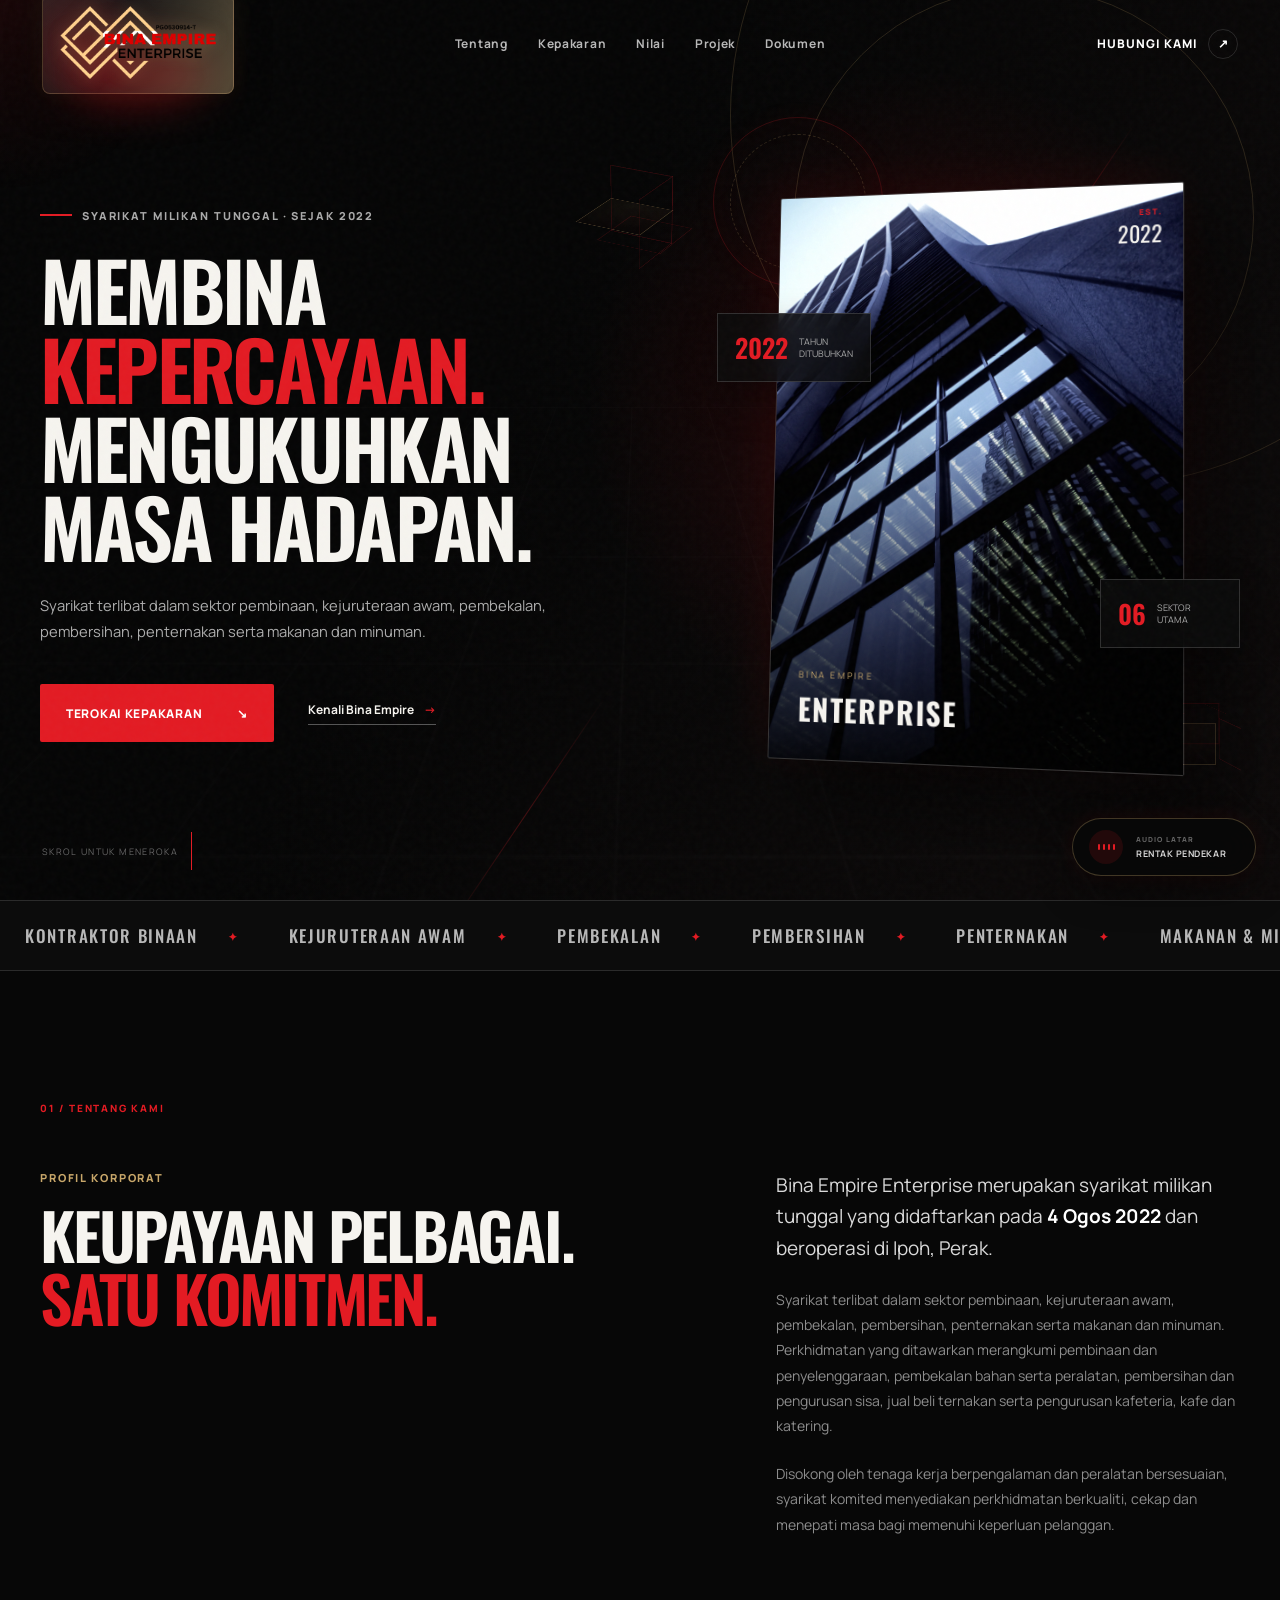
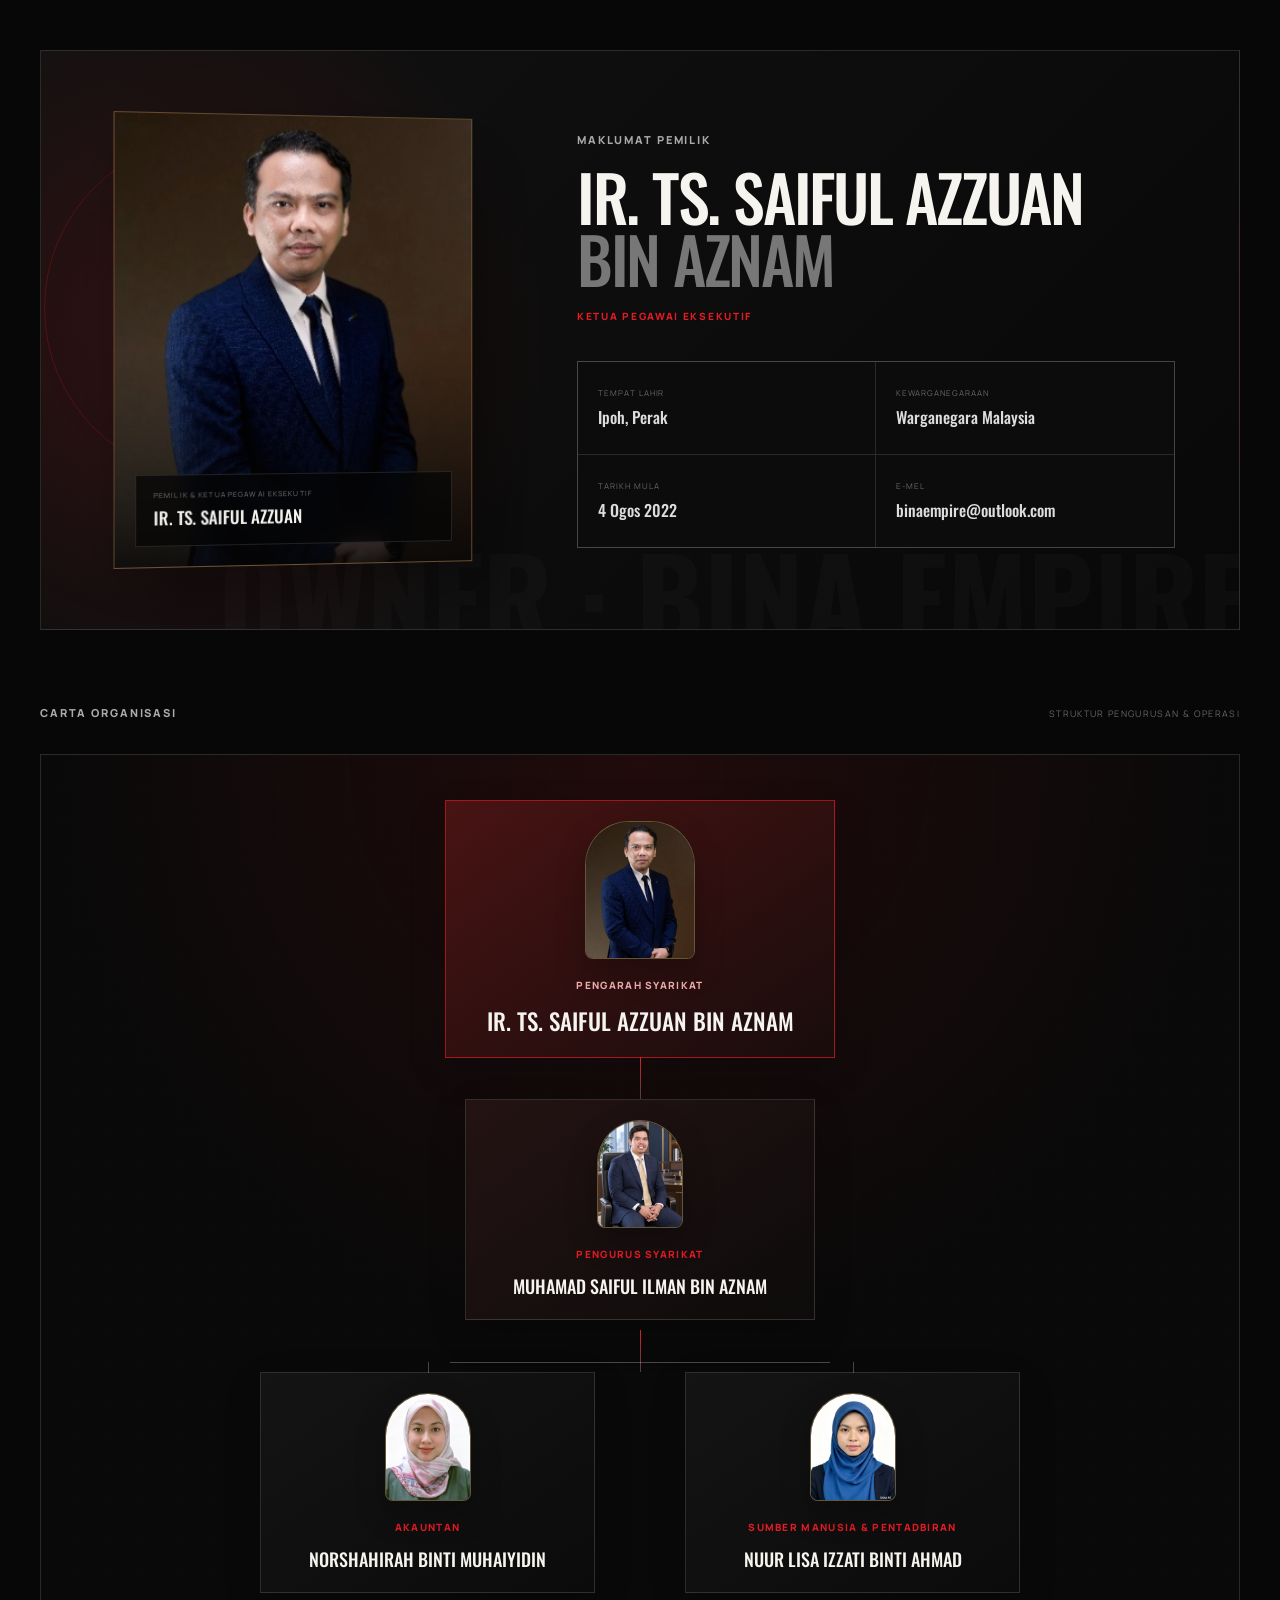
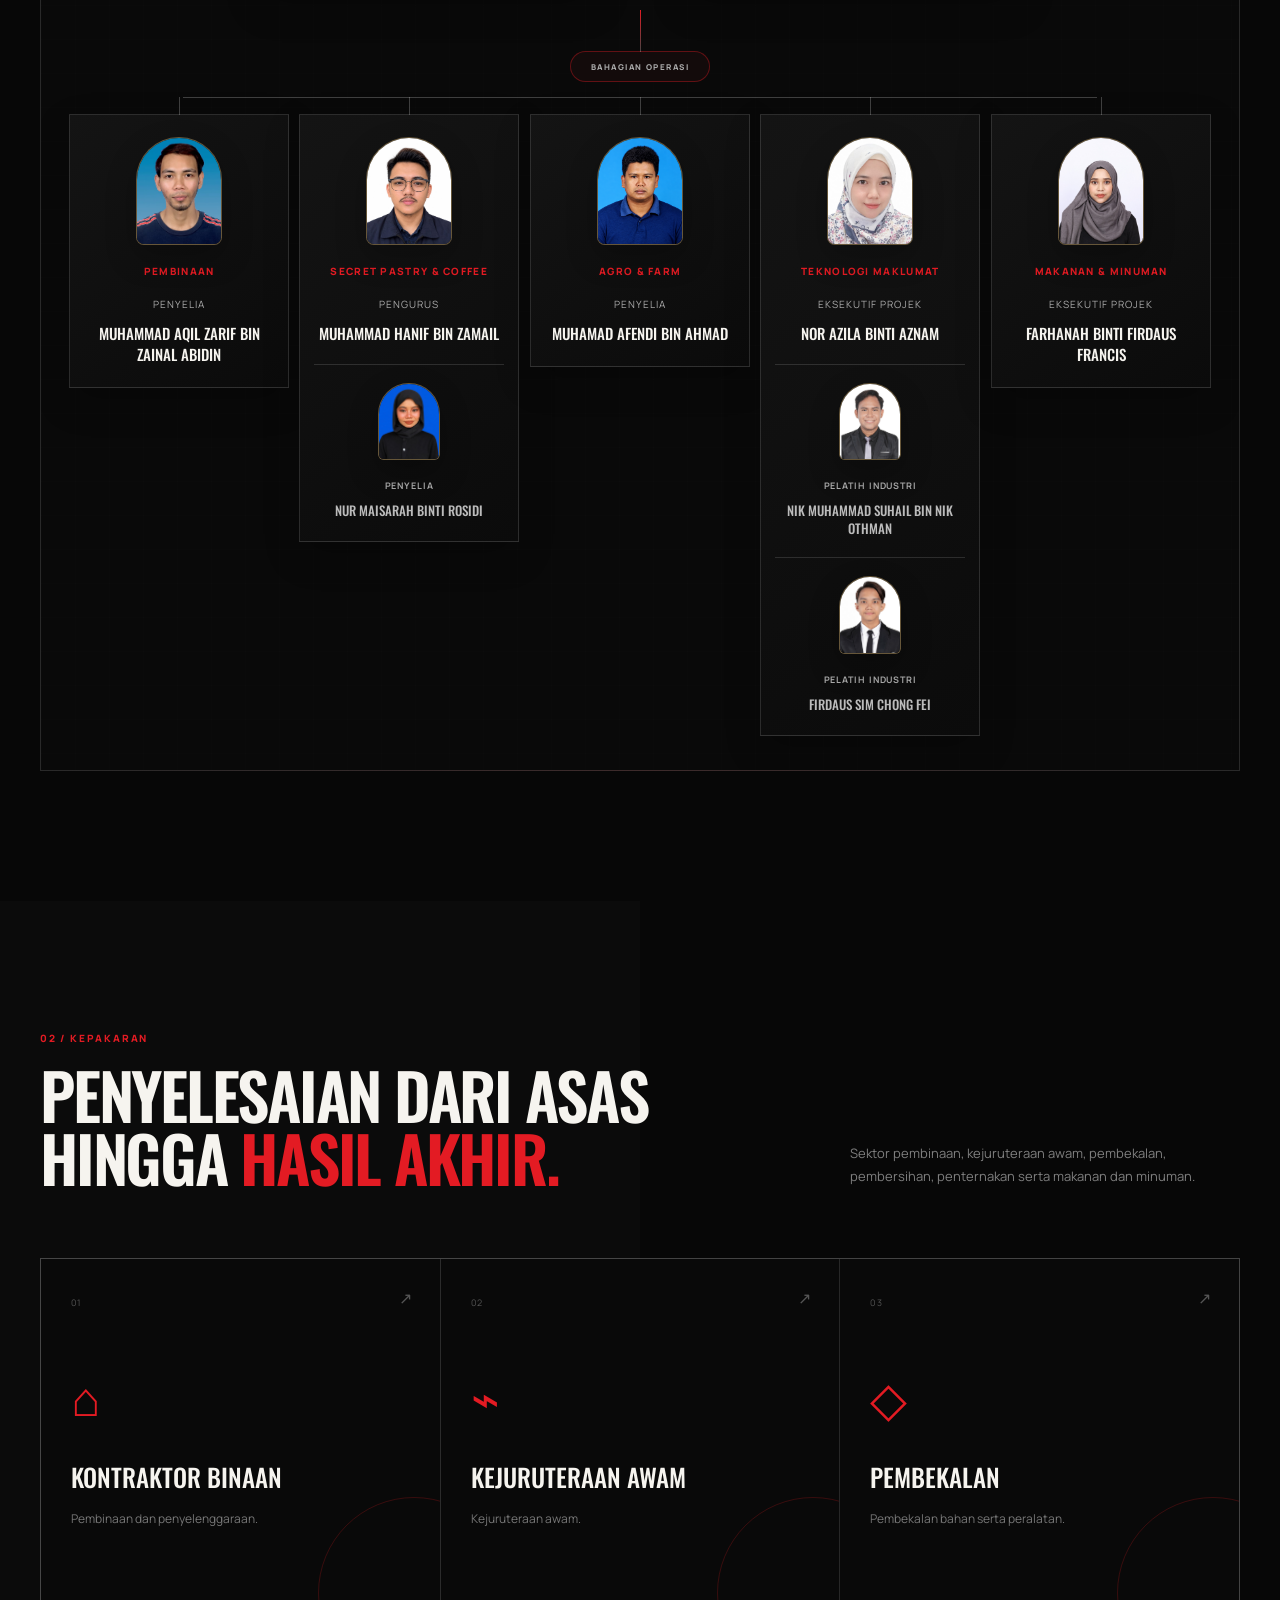
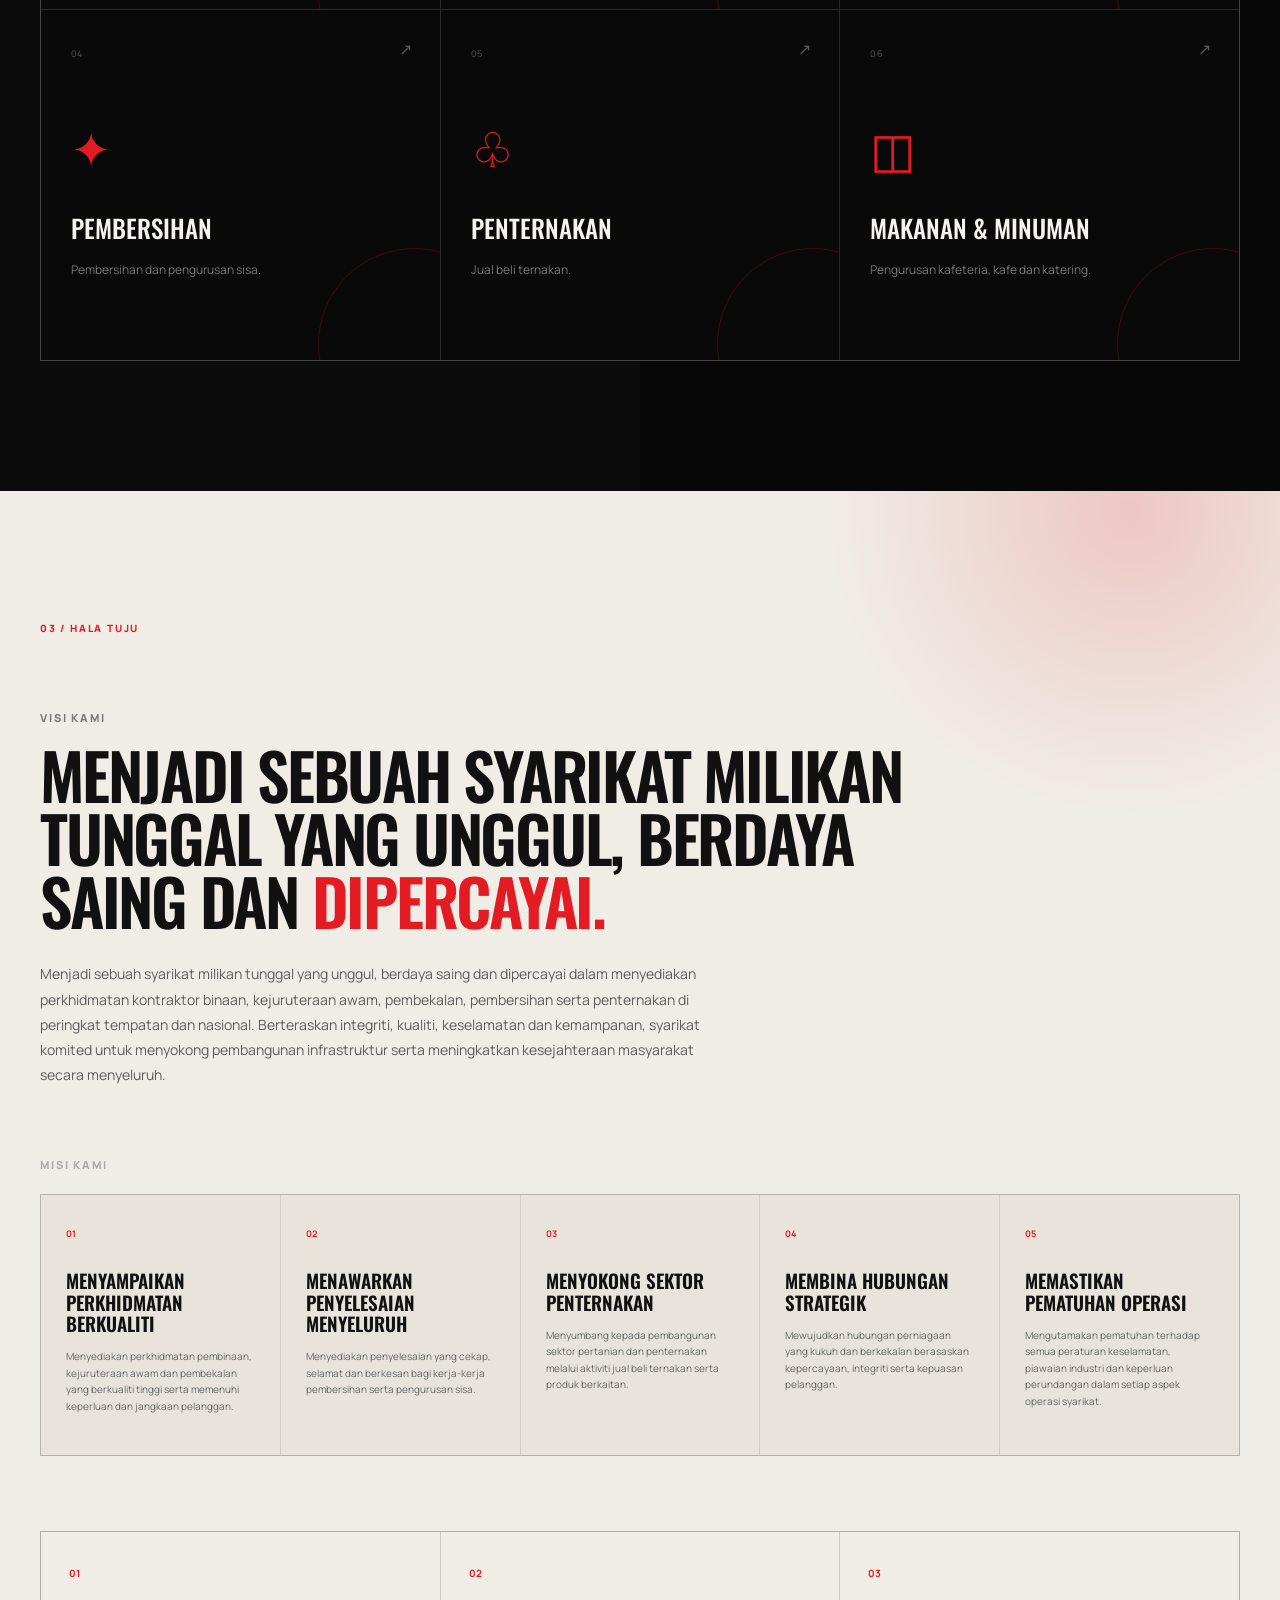
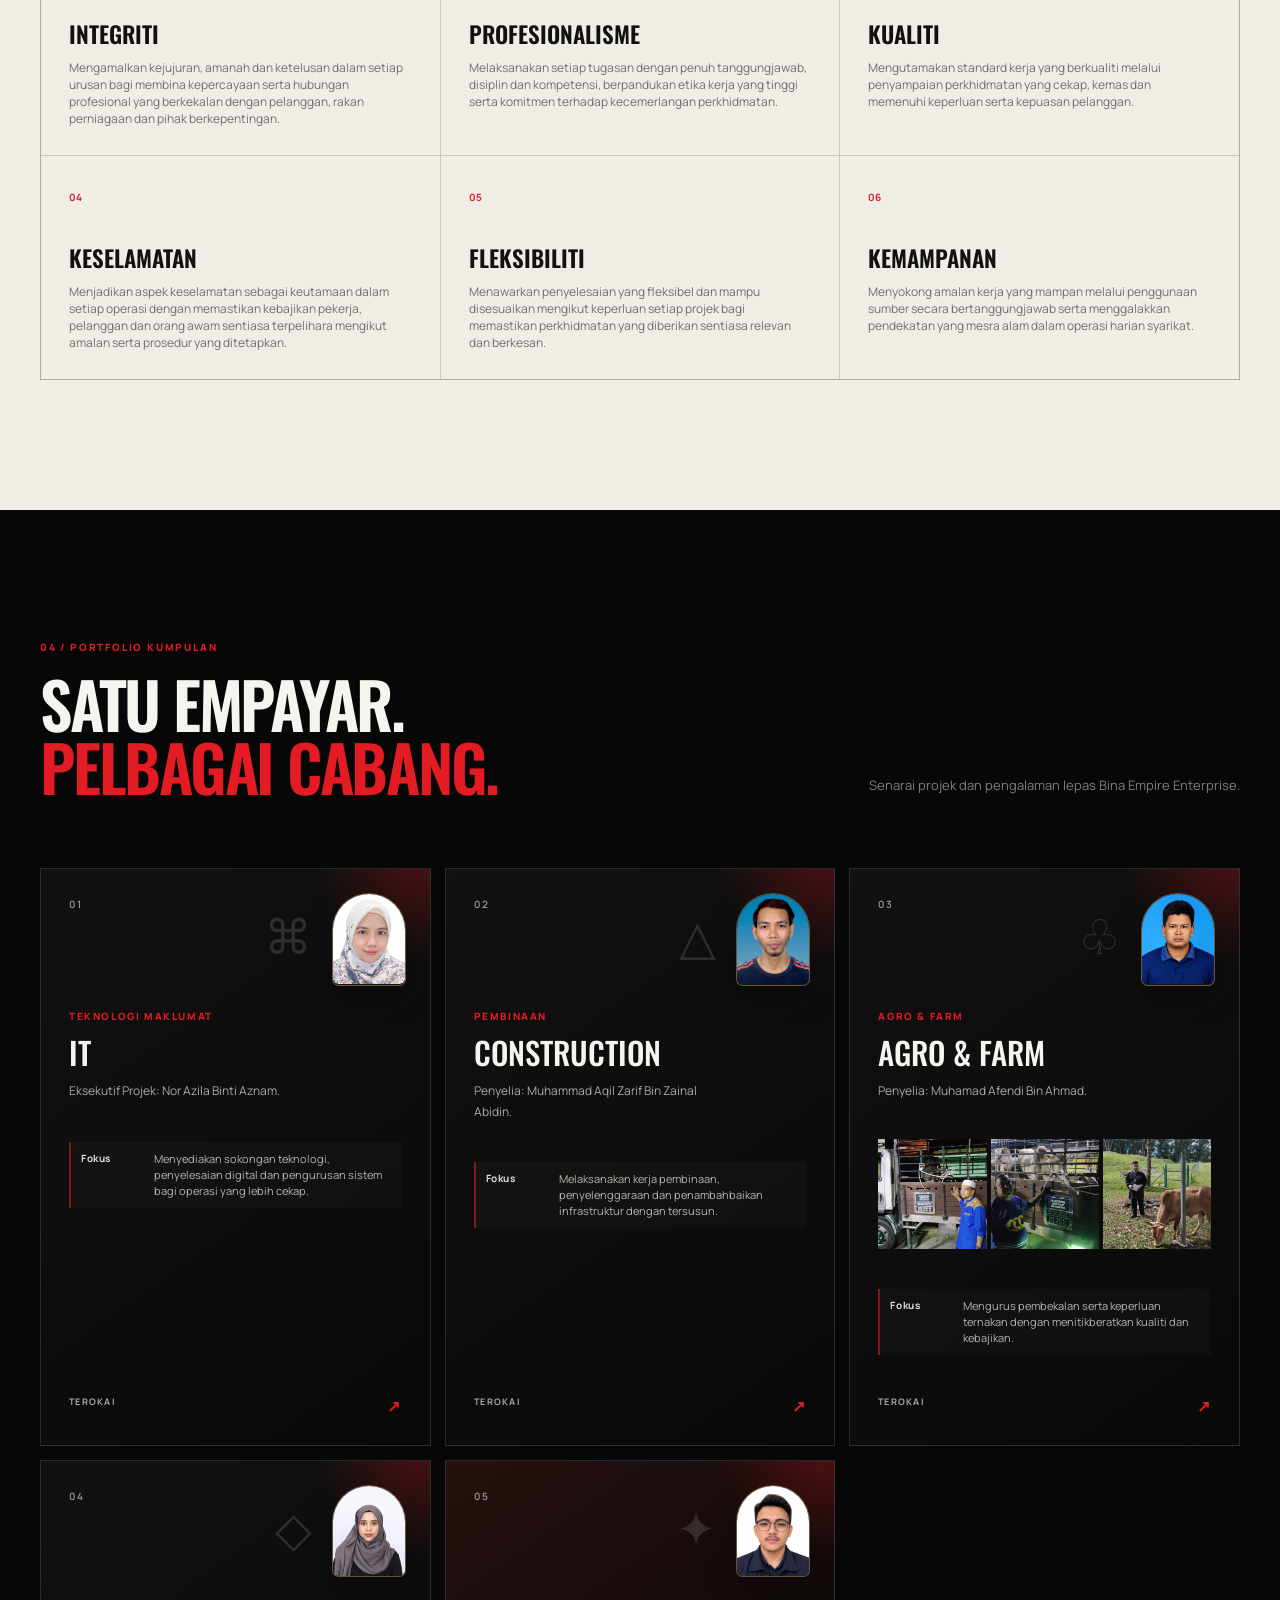
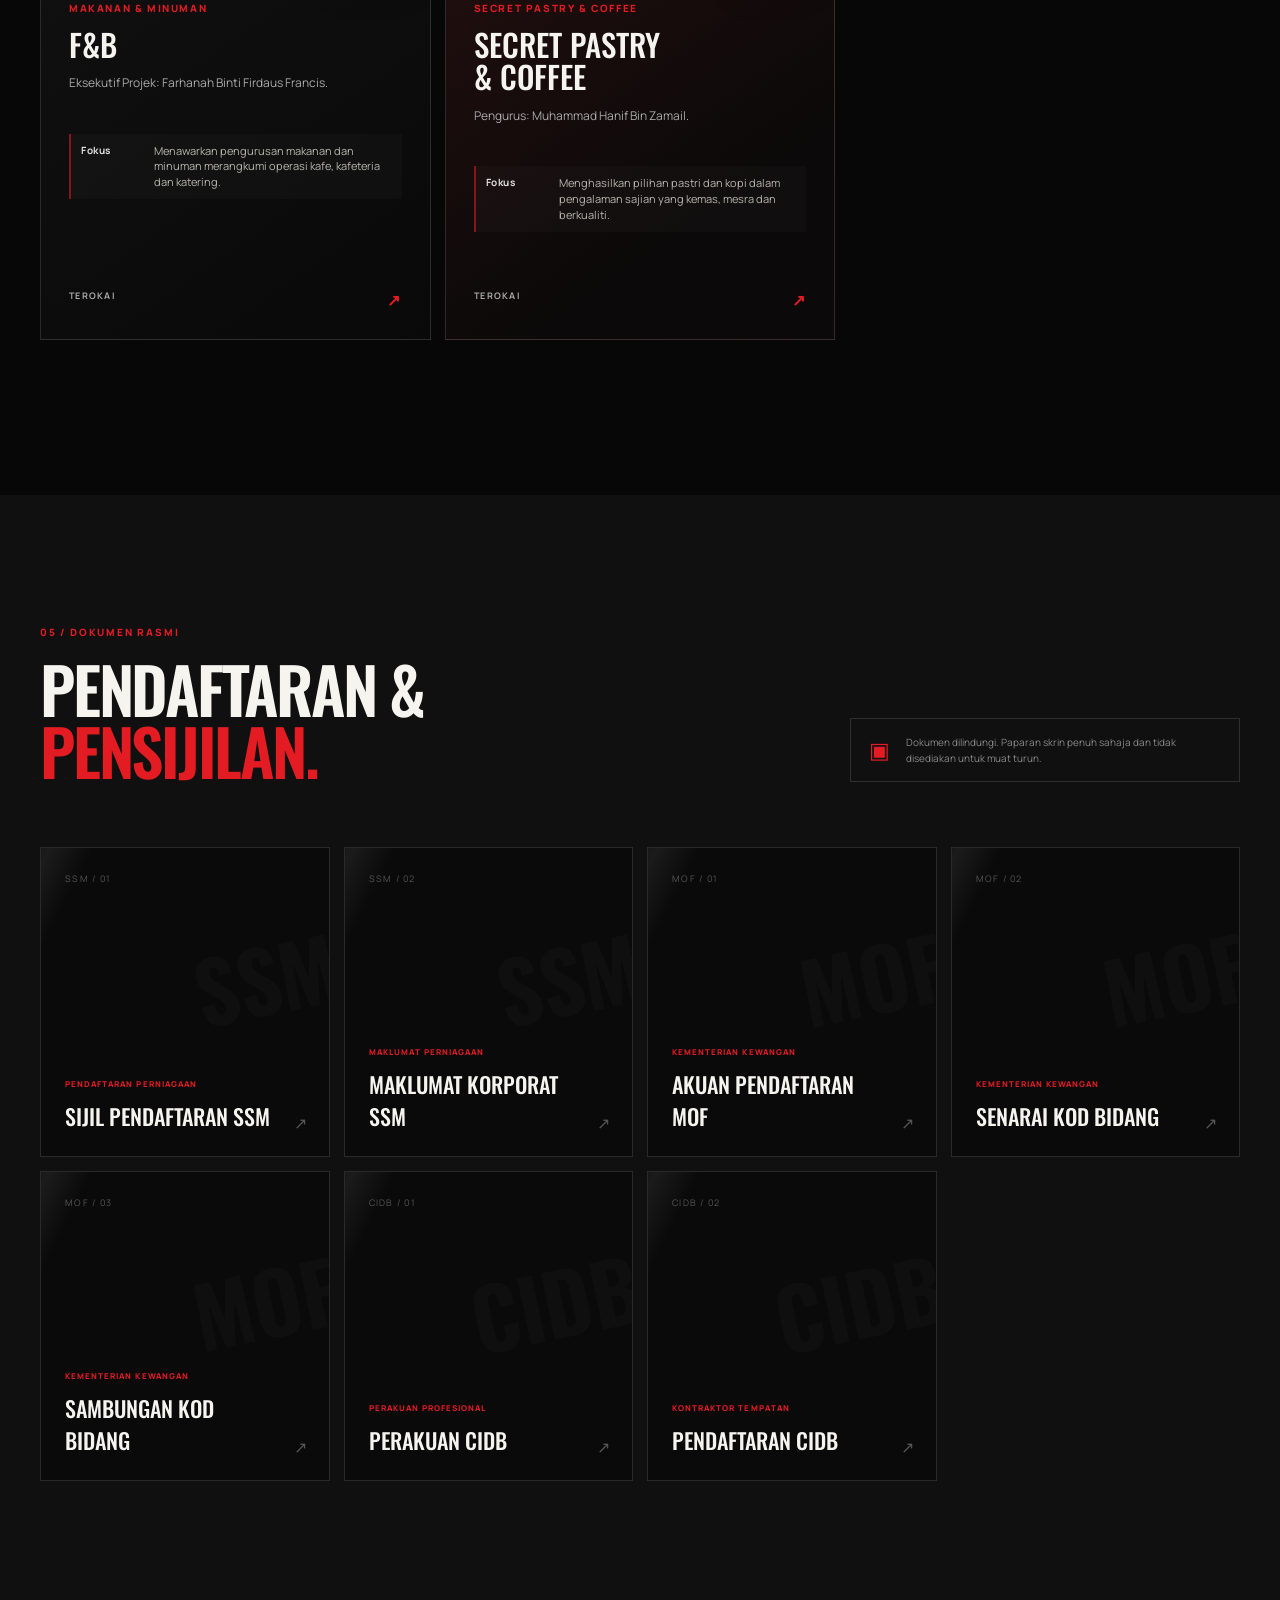
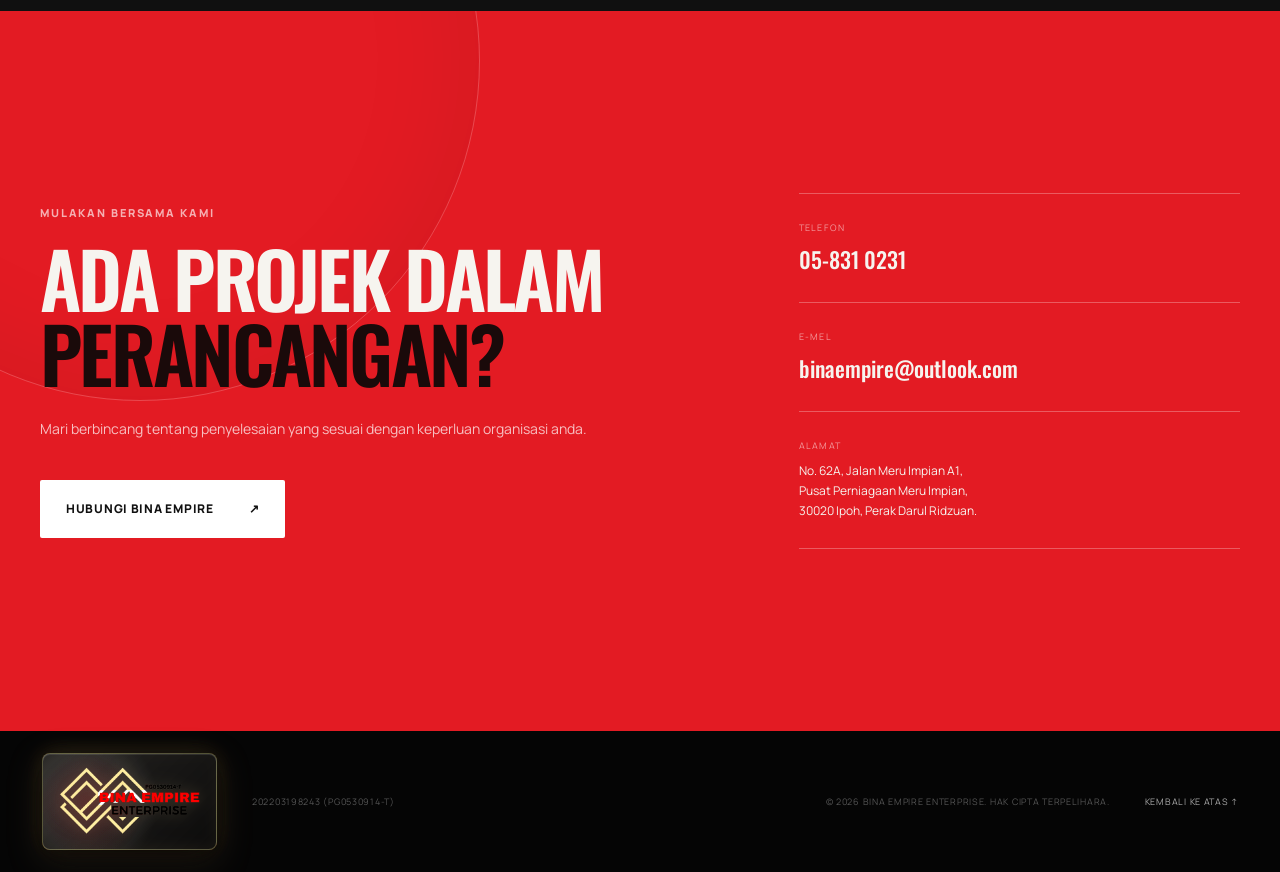
==== index.html @ 1952a2c8 "Add project leads and refine portfolio descriptions" ====
<!DOCTYPE html>
<!--
    ==========================================================
    PROJEK LAMAN KORPORAT BINA EMPIRE ENTERPRISE
    Teknologi: HTML5, CSS3 dan JavaScript
    Bahasa kandungan: Bahasa Melayu
    ==========================================================
-->
<html lang="ms">

<head>
    <!-- Tetapan asas laman web -->
    <meta charset="UTF-8">
    <meta name="viewport" content="width=device-width, initial-scale=1.0">
    <meta name="description"
        content="Laman korporat rasmi Bina Empire Enterprise - kontraktor binaan, pembekalan, pembersihan dan penternakan di Ipoh, Perak.">
    <meta name="theme-color" content="#070707">

    <!-- Pengesahan pemilikan dan alamat rasmi laman untuk enjin carian -->
    <meta name="google-site-verification" content="c46dd7231f035978">
    <link rel="canonical" href="https://sohigh05.github.io/bina-empire-website/">

    <title>Bina Empire Enterprise | Membina Kepercayaan, Mengukuhkan Masa Hadapan</title>
    <link rel="icon" type="image/png" href="assets/images/logo-bina-empire.png">

    <!-- Fon moden daripada Google Fonts -->
    <link rel="preconnect" href="https://fonts.googleapis.com">
    <link rel="preconnect" href="https://fonts.gstatic.com" crossorigin>
    <link href="https://fonts.googleapis.com/css2?family=Manrope:wght@400;500;600;700;800&amp;family=Oswald:wght@500;600;700&amp;display=swap"
        rel="stylesheet">

    <!-- Fail gaya utama -->
    <link rel="stylesheet" href="styles.css?v=20260929-21">
</head>

<body>
    <!-- Skrin pembukaan ringkas -->
    <div class="loader" id="loader" aria-hidden="true">
        <div class="loader-logo">
            <img src="assets/images/logo-bina-empire.png" alt="">
        </div>
        <div class="loader-line"><span></span></div>
        <p>Membina masa hadapan</p>
    </div>

    <!-- Transisi elegan apabila berpindah antara bahagian laman -->
    <div class="page-transition" id="pageTransition" aria-hidden="true">
        <div class="transition-panel panel-left"></div>
        <div class="transition-panel panel-right"></div>
        <div class="transition-brand">
            <div class="transition-logo-wrap">
                <span class="transition-orbit"></span>
                <img src="assets/images/logo-bina-empire.png" alt="">
            </div>
            <div class="transition-line"><span></span></div>
            <p id="transitionLabel">Bina Empire Enterprise</p>
        </div>
    </div>

    <!-- Elemen hiasan latar belakang -->
    <div class="noise" aria-hidden="true"></div>
    <div class="cursor-glow" id="cursorGlow" aria-hidden="true"></div>

    <!-- Muzik latar korporat dengan kawalan pengguna -->
    <audio id="backgroundMusic" autoplay loop preload="auto" playsinline webkit-playsinline>
        <source src="assets/audio/rentak-pendekar.mp3" type="audio/mpeg">
        Pelayar anda tidak menyokong audio HTML5.
    </audio>

    <button class="music-toggle" id="musicToggle" type="button" aria-label="Hentikan muzik latar"
        aria-pressed="false">
        <span class="music-bars" aria-hidden="true">
            <i></i><i></i><i></i><i></i>
        </span>
        <span class="music-copy">
            <small>Audio latar</small>
            <strong id="musicStatus">Rentak Pendekar</strong>
        </span>
    </button>

    <!-- Navigasi utama -->
    <header class="site-header" id="siteHeader">
        <a href="#utama" class="brand" aria-label="Bina Empire Enterprise - ke halaman utama">
            <img src="assets/images/logo-bina-empire.png" alt="Logo Bina Empire Enterprise">
        </a>

        <nav class="desktop-nav" aria-label="Navigasi utama">
            <a href="#tentang">Tentang</a>
            <a href="#kepakaran">Kepakaran</a>
            <a href="#nilai">Nilai</a>
            <a href="#projek">Projek</a>
            <a href="#dokumen">Dokumen</a>
        </nav>

        <a class="header-contact" href="#hubungi">Hubungi Kami <span aria-hidden="true">↗</span></a>

        <button class="menu-button" id="menuButton" type="button" aria-label="Buka menu" aria-expanded="false">
            <span></span><span></span>
        </button>
    </header>

    <!-- Menu telefon bimbit -->
    <div class="mobile-menu" id="mobileMenu" aria-hidden="true">
        <a href="#tentang">Tentang</a>
        <a href="#kepakaran">Kepakaran</a>
        <a href="#nilai">Nilai</a>
        <a href="#projek">Projek</a>
        <a href="#dokumen">Dokumen</a>
        <a href="#hubungi">Hubungi Kami</a>
    </div>

    <main>
        <!-- Bahagian hero -->
        <section class="hero" id="utama">
            <div class="hero-grid" aria-hidden="true"></div>
            <div class="hero-orbit orbit-one" aria-hidden="true"></div>
            <div class="hero-orbit orbit-two" aria-hidden="true"></div>

            <!-- Objek 3D terapung untuk memberi kedalaman pada ruang hero -->
            <div class="motion-scene" id="motionScene" aria-hidden="true">
                <span class="motion-cube cube-one" data-depth="18"><i></i></span>
                <span class="motion-cube cube-two" data-depth="30"><i></i></span>
                <span class="motion-ring ring-one" data-depth="12"></span>
                <span class="motion-beam beam-one" data-depth="22"></span>
                <span class="motion-beam beam-two" data-depth="35"></span>
            </div>

            <div class="hero-copy reveal">
                <div class="eyebrow"><span></span> Syarikat Milikan Tunggal · Sejak 2022</div>
                <h1>Membina <em>kepercayaan.</em><br>Mengukuhkan masa hadapan.</h1>
                <p class="hero-intro">
                    Syarikat terlibat dalam sektor pembinaan, kejuruteraan awam, pembekalan, pembersihan,
                    penternakan serta makanan dan minuman.
                </p>

                <div class="hero-actions">
                    <a class="button button-primary magnetic" href="#kepakaran">Terokai Kepakaran <span>↘</span></a>
                    <a class="text-link" href="#tentang">Kenali Bina Empire <span>→</span></a>
                </div>
            </div>

            <!-- Kad 3D utama -->
            <div class="hero-visual reveal" data-delay="200">
                <div class="hero-card tilt-card" id="heroCard">
                    <img src="assets/images/bangunan-korporat.jpg"
                        alt="Bangunan moden mewakili perkhidmatan korporat Bina Empire">
                    <div class="hero-card-shade"></div>
                    <div class="hero-card-label">
                        <small>BINA EMPIRE</small>
                        <strong>ENTERPRISE</strong>
                    </div>
                    <div class="year-stamp"><span>EST.</span> 2022</div>
                </div>
                <div class="card-shadow-3d" aria-hidden="true"></div>
                <div class="floating-badge badge-one"><b>2022</b><span>Tahun<br>Ditubuhkan</span></div>
                <div class="floating-badge badge-two"><b>06</b><span>Sektor<br>Utama</span></div>
            </div>

            <a class="scroll-cue" href="#tentang">
                <span>Skrol untuk meneroka</span>
                <i aria-hidden="true"></i>
            </a>
        </section>

        <!-- Jalur maklumat bergerak -->
        <div class="ticker" aria-label="Bidang perkhidmatan Bina Empire">
            <div class="ticker-track">
                <span>Kontraktor Binaan <b>✦</b></span>
                <span>Kejuruteraan Awam <b>✦</b></span>
                <span>Pembekalan <b>✦</b></span>
                <span>Pembersihan <b>✦</b></span>
                <span>Penternakan <b>✦</b></span>
                <span>Makanan &amp; Minuman <b>✦</b></span>
                <span>Kontraktor Binaan <b>✦</b></span>
                <span>Kejuruteraan Awam <b>✦</b></span>
                <span>Pembekalan <b>✦</b></span>
                <span>Pembersihan <b>✦</b></span>
                <span>Penternakan <b>✦</b></span>
                <span>Makanan &amp; Minuman <b>✦</b></span>
            </div>
        </div>

        <!-- Pengenalan syarikat -->
        <section class="section about" id="tentang">
            <div class="section-number reveal">01 / Tentang Kami</div>

            <div class="about-layout">
                <div class="about-heading reveal">
                    <p class="kicker">Profil korporat</p>
                    <h2>Keupayaan pelbagai.<br><span>Satu komitmen.</span></h2>
                </div>

                <div class="about-copy reveal" data-delay="120">
                    <p class="lead">
                        Bina Empire Enterprise merupakan syarikat milikan tunggal yang didaftarkan pada
                        <strong>4 Ogos 2022</strong> dan beroperasi di Ipoh, Perak.
                    </p>
                    <p>
                        Syarikat terlibat dalam sektor pembinaan, kejuruteraan awam, pembekalan, pembersihan,
                        penternakan serta makanan dan minuman. Perkhidmatan yang ditawarkan merangkumi pembinaan
                        dan penyelenggaraan, pembekalan bahan serta peralatan, pembersihan dan pengurusan sisa,
                        jual beli ternakan serta pengurusan kafeteria, kafe dan katering.
                    </p>
                    <p>
                        Disokong oleh tenaga kerja berpengalaman dan peralatan bersesuaian, syarikat komited
                        menyediakan perkhidmatan berkualiti, cekap dan menepati masa bagi memenuhi keperluan
                        pelanggan.
                    </p>
                </div>
            </div>

            <!-- Profil pemilik dengan ruang khas untuk gambar rasmi -->
            <div class="owner-profile reveal">
                <div class="owner-portrait">
                    <div class="owner-portrait-frame">
                        <img class="owner-photo" src="assets/images/saiful-azzuan-bin-aznam.jpg"
                            alt="Potret Ir. Ts. Saiful Azzuan Bin Aznam">
                        <div class="owner-photo-label"><small>Pemilik &amp; Ketua Pegawai Eksekutif</small><strong>Ir. Ts. Saiful Azzuan</strong></div>
                    </div>
                    <span class="owner-orbit" aria-hidden="true"></span>
                </div>

                <div class="owner-information">
                    <p class="kicker">Maklumat Pemilik</p>
                    <h2>Ir. Ts. Saiful Azzuan<br><span>Bin Aznam</span></h2>
                    <p class="owner-position">Ketua Pegawai Eksekutif</p>

                    <div class="owner-facts">
                        <div><small>Tempat Lahir</small><strong>Ipoh, Perak</strong></div>
                        <div><small>Kewarganegaraan</small><strong>Warganegara Malaysia</strong></div>
                        <div><small>Tarikh Mula</small><strong>4 Ogos 2022</strong></div>
                        <div><small>E-mel</small><a href="mailto:binaempire@outlook.com">binaempire@outlook.com</a></div>
                    </div>
                </div>
            </div>

            <div class="management-block reveal">
                <div class="org-title">
                    <p class="kicker">Carta Organisasi</p>
                    <span>Struktur Pengurusan &amp; Operasi</span>
                </div>

                <div class="organization-chart">
                    <div class="org-level org-level-director">
                        <article class="org-card org-card-primary">
                            <small>Pengarah Syarikat</small>
                            <h3>Ir. Ts. Saiful Azzuan Bin Aznam</h3>
                        </article>
                    </div>

                    <div class="org-level org-level-manager">
                        <article class="org-card org-card-secondary">
                            <small>Pengurus Syarikat</small>
                            <h3>Muhamad Saiful Ilman Bin Aznam</h3>
                        </article>
                    </div>

                    <div class="org-level org-level-administration">
                        <article class="org-card">
                            <small>Akauntan</small>
                            <h3>NorShahirah Binti Muhaiyidin</h3>
                        </article>
                        <article class="org-card">
                            <small>Sumber Manusia &amp; Pentadbiran</small>
                            <h3>Nuur Lisa Izzati Binti Ahmad</h3>
                        </article>
                    </div>

                    <div class="org-division-label"><span>Bahagian Operasi</span></div>

                    <div class="org-level org-level-divisions">
                        <article class="org-card org-division-card">
                            <small>Pembinaan</small><span>Penyelia</span>
                            <h3>Muhammad Aqil Zarif Bin Zainal Abidin</h3>
                        </article>
                        <article class="org-card org-division-card">
                            <small>Secret Pastry &amp; Coffee</small><span>Pengurus</span>
                            <h3>Muhammad Hanif Bin Zamail</h3>
                            <div class="org-subordinate"><b>Penyelia</b><p>Nur Maisarah Binti Rosidi</p></div>
                        </article>
                        <article class="org-card org-division-card">
                            <small>Agro &amp; Farm</small><span>Penyelia</span>
                            <h3>Muhamad Afendi Bin Ahmad</h3>
                        </article>
                        <article class="org-card org-division-card">
                            <small>Teknologi Maklumat</small><span>Eksekutif Projek</span>
                            <h3>Nor Azila Binti Aznam</h3>
                            <div class="org-subordinate"><b>Pelatih Industri</b><p>Nik Muhammad Suhail Bin Nik Othman</p></div>
                            <div class="org-subordinate"><b>Pelatih Industri</b><p>Firdaus Sim Chong Fei</p></div>
                        </article>
                        <article class="org-card org-division-card">
                            <small>Makanan &amp; Minuman</small><span>Eksekutif Projek</span>
                            <h3>Farhanah Binti Firdaus Francis</h3>
                        </article>
                    </div>
                </div>
            </div>
        </section>

        <!-- Bidang perkhidmatan -->
        <section class="section services" id="kepakaran">
            <div class="section-top reveal">
                <div>
                    <div class="section-number">02 / Kepakaran</div>
                    <h2>Penyelesaian dari asas<br>hingga <span>hasil akhir.</span></h2>
                </div>
                <p>Sektor pembinaan, kejuruteraan awam, pembekalan, pembersihan, penternakan serta makanan dan minuman.</p>
            </div>

            <div class="service-list">
                <article class="service-card reveal tilt-card">
                    <span class="service-index">01</span>
                    <div class="service-icon">⌂</div>
                    <h3>Kontraktor Binaan</h3>
                    <p>Pembinaan dan penyelenggaraan.</p>
                    <i aria-hidden="true">↗</i>
                </article>

                <article class="service-card reveal tilt-card" data-delay="80">
                    <span class="service-index">02</span>
                    <div class="service-icon">⌁</div>
                    <h3>Kejuruteraan Awam</h3>
                    <p>Kejuruteraan awam.</p>
                    <i aria-hidden="true">↗</i>
                </article>

                <article class="service-card reveal tilt-card" data-delay="160">
                    <span class="service-index">03</span>
                    <div class="service-icon">◇</div>
                    <h3>Pembekalan</h3>
                    <p>Pembekalan bahan serta peralatan.</p>
                    <i aria-hidden="true">↗</i>
                </article>

                <article class="service-card reveal tilt-card">
                    <span class="service-index">04</span>
                    <div class="service-icon">✦</div>
                    <h3>Pembersihan</h3>
                    <p>Pembersihan dan pengurusan sisa.</p>
                    <i aria-hidden="true">↗</i>
                </article>

                <article class="service-card reveal tilt-card" data-delay="80">
                    <span class="service-index">05</span>
                    <div class="service-icon">♧</div>
                    <h3>Penternakan</h3>
                    <p>Jual beli ternakan.</p>
                    <i aria-hidden="true">↗</i>
                </article>

                <article class="service-card reveal tilt-card" data-delay="160">
                    <span class="service-index">06</span>
                    <div class="service-icon">◫</div>
                    <h3>Makanan &amp; Minuman</h3>
                    <p>Pengurusan kafeteria, kafe dan katering.</p>
                    <i aria-hidden="true">↗</i>
                </article>
            </div>
        </section>

        <!-- Visi, misi dan nilai teras -->
        <section class="section values" id="nilai">
            <div class="values-glow" aria-hidden="true"></div>

            <div class="values-intro reveal">
                <div class="section-number">03 / Hala Tuju</div>
                <p class="kicker">Visi kami</p>
                <h2>Menjadi sebuah syarikat milikan tunggal yang unggul, berdaya saing dan <span>dipercayai.</span></h2>
                <p>
                    Menjadi sebuah syarikat milikan tunggal yang unggul, berdaya saing dan dipercayai dalam
                    menyediakan perkhidmatan kontraktor binaan, kejuruteraan awam, pembekalan, pembersihan serta
                    penternakan di peringkat tempatan dan nasional. Berteraskan integriti, kualiti, keselamatan dan
                    kemampanan, syarikat komited untuk menyokong pembangunan infrastruktur serta meningkatkan
                    kesejahteraan masyarakat secara menyeluruh.
                </p>
            </div>

            <div class="mission-block reveal">
                <p class="kicker">Misi kami</p>
                <div class="mission-grid">
                    <article><b>01</b><h3>Menyampaikan Perkhidmatan Berkualiti</h3><p>Menyediakan perkhidmatan pembinaan, kejuruteraan awam dan pembekalan yang berkualiti tinggi serta memenuhi keperluan dan jangkaan pelanggan.</p></article>
                    <article><b>02</b><h3>Menawarkan Penyelesaian Menyeluruh</h3><p>Menyediakan penyelesaian yang cekap, selamat dan berkesan bagi kerja-kerja pembersihan serta pengurusan sisa.</p></article>
                    <article><b>03</b><h3>Menyokong Sektor Penternakan</h3><p>Menyumbang kepada pembangunan sektor pertanian dan penternakan melalui aktiviti jual beli ternakan serta produk berkaitan.</p></article>
                    <article><b>04</b><h3>Membina Hubungan Strategik</h3><p>Mewujudkan hubungan perniagaan yang kukuh dan berkekalan berasaskan kepercayaan, integriti serta kepuasan pelanggan.</p></article>
                    <article><b>05</b><h3>Memastikan Pematuhan Operasi</h3><p>Mengutamakan pematuhan terhadap semua peraturan keselamatan, piawaian industri dan keperluan perundangan dalam setiap aspek operasi syarikat.</p></article>
                </div>
            </div>

            <div class="value-cards">
                <article class="value-card reveal">
                    <b>01</b>
                    <h3>Integriti</h3>
                    <p>Mengamalkan kejujuran, amanah dan ketelusan dalam setiap urusan bagi membina kepercayaan serta hubungan profesional yang berkekalan dengan pelanggan, rakan perniagaan dan pihak berkepentingan.</p>
                </article>
                <article class="value-card reveal" data-delay="60">
                    <b>02</b>
                    <h3>Profesionalisme</h3>
                    <p>Melaksanakan setiap tugasan dengan penuh tanggungjawab, disiplin dan kompetensi, berpandukan etika kerja yang tinggi serta komitmen terhadap kecemerlangan perkhidmatan.</p>
                </article>
                <article class="value-card reveal" data-delay="120">
                    <b>03</b>
                    <h3>Kualiti</h3>
                    <p>Mengutamakan standard kerja yang berkualiti melalui penyampaian perkhidmatan yang cekap, kemas dan memenuhi keperluan serta kepuasan pelanggan.</p>
                </article>
                <article class="value-card reveal">
                    <b>04</b>
                    <h3>Keselamatan</h3>
                    <p>Menjadikan aspek keselamatan sebagai keutamaan dalam setiap operasi dengan memastikan kebajikan pekerja, pelanggan dan orang awam sentiasa terpelihara mengikut amalan serta prosedur yang ditetapkan.</p>
                </article>
                <article class="value-card reveal" data-delay="60">
                    <b>05</b>
                    <h3>Fleksibiliti</h3>
                    <p>Menawarkan penyelesaian yang fleksibel dan mampu disesuaikan mengikut keperluan setiap projek bagi memastikan perkhidmatan yang diberikan sentiasa relevan dan berkesan.</p>
                </article>
                <article class="value-card reveal" data-delay="120">
                    <b>06</b>
                    <h3>Kemampanan</h3>
                    <p>Menyokong amalan kerja yang mampan melalui penggunaan sumber secara bertanggungjawab serta menggalakkan pendekatan yang mesra alam dalam operasi harian syarikat.</p>
                </article>
            </div>
        </section>

        <!-- Projek dan pengalaman -->
        <section class="section projects" id="projek">
            <div class="section-top reveal">
                <div>
                    <div class="section-number">04 / Portfolio Kumpulan</div>
                    <h2>Satu empayar.<br><span>Pelbagai cabang.</span></h2>
                </div>
                <p>Senarai projek dan pengalaman lepas Bina Empire Enterprise.</p>
            </div>

            <!-- Direktori subprojek yang boleh diteroka oleh pengguna -->
            <div class="project-directory">
                <button class="subproject-card reveal tilt-card" type="button" data-project="it">
                    <span class="subproject-index">01</span><span class="subproject-icon">⌘</span>
                    <div class="subproject-main"><small>Teknologi Maklumat</small><h3>IT</h3><p>Eksekutif Projek: Nor Azila Binti Aznam.</p></div>
                    <div class="subproject-projects"><span><b>Fokus</b>Menyediakan sokongan teknologi, penyelesaian digital dan pengurusan sistem bagi operasi yang lebih cekap.</span></div>
                    <span class="subproject-open">Terokai <i>↗</i></span>
                </button>
                <button class="subproject-card reveal tilt-card" type="button" data-project="construction" data-delay="120">
                    <span class="subproject-index">02</span><span class="subproject-icon">△</span>
                    <div class="subproject-main"><small>Pembinaan</small><h3>Construction</h3><p>Penyelia: Muhammad Aqil Zarif Bin Zainal Abidin.</p></div>
                    <div class="subproject-projects"><span><b>Fokus</b>Melaksanakan kerja pembinaan, penyelenggaraan dan penambahbaikan infrastruktur dengan tersusun.</span></div>
                    <span class="subproject-open">Terokai <i>↗</i></span>
                </button>
                <button class="subproject-card reveal tilt-card" type="button" data-project="agro" data-delay="40">
                    <span class="subproject-index">03</span><span class="subproject-icon">♧</span>
                    <div class="subproject-main"><small>Agro &amp; Farm</small><h3>Agro &amp; Farm</h3><p>Penyelia: Muhamad Afendi Bin Ahmad.</p></div>
                    <div class="subproject-gallery" aria-label="Gambar pembekalan lembu korban">
                        <img src="assets/images/projek-01.jpg" alt="Pembekalan lembu korban">
                        <img src="assets/images/projek-03.jpg" alt="Lembu korban semasa penghantaran">
                        <img src="assets/images/projek-06.jpg" alt="Pemantauan lembu korban">
                    </div>
                    <div class="subproject-projects"><span><b>Fokus</b>Mengurus pembekalan serta keperluan ternakan dengan menitikberatkan kualiti dan kebajikan.</span></div>
                    <span class="subproject-open">Terokai <i>↗</i></span>
                </button>
                <button class="subproject-card reveal tilt-card" type="button" data-project="fnb" data-delay="100">
                    <span class="subproject-index">04</span><span class="subproject-icon">◇</span>
                    <div class="subproject-main"><small>Makanan &amp; Minuman</small><h3>F&amp;B</h3><p>Eksekutif Projek: Farhanah Binti Firdaus Francis.</p></div>
                    <div class="subproject-projects"><span><b>Fokus</b>Menawarkan pengurusan makanan dan minuman merangkumi operasi kafe, kafeteria dan katering.</span></div>
                    <span class="subproject-open">Terokai <i>↗</i></span>
                </button>
                <button class="subproject-card subproject-card-featured reveal tilt-card" type="button"
                    data-project="secret-pastry" data-delay="160">
                    <span class="subproject-index">05</span><span class="subproject-icon">✦</span>
                    <div class="subproject-main"><small>Secret Pastry &amp; Coffee</small><h3>Secret Pastry<br>&amp; Coffee</h3><p>Pengurus: Muhammad Hanif Bin Zamail.</p></div>
                    <div class="subproject-projects"><span><b>Fokus</b>Menghasilkan pilihan pastri dan kopi dalam pengalaman sajian yang kemas, mesra dan berkualiti.</span></div>
                    <span class="subproject-open">Terokai <i>↗</i></span>
                </button>
            </div>

        </section>

        <!-- Dokumen rasmi -->
        <section class="section documents" id="dokumen">
            <div class="documents-heading reveal">
                <div>
                    <div class="section-number">05 / Dokumen Rasmi</div>
                    <h2>Pendaftaran &amp;<br><span>pensijilan.</span></h2>
                </div>
                <div class="security-note">
                    <span>▣</span>
                    <p>Dokumen dilindungi. Paparan skrin penuh sahaja dan tidak disediakan untuk muat turun.</p>
                </div>
            </div>

            <div class="document-grid">
                <button class="document-card reveal" type="button"
                    data-document="assets/documents/ssm-sijil-pendaftaran.png" data-title="Sijil Pendaftaran SSM">
                    <span class="doc-code">SSM / 01</span><div class="doc-mark">SSM</div>
                    <div><small>Pendaftaran Perniagaan</small><h3>Sijil Pendaftaran SSM</h3></div><i>↗</i>
                </button>

                <button class="document-card reveal" type="button"
                    data-document="assets/documents/ssm-maklumat-perniagaan.png" data-title="Maklumat Perniagaan SSM">
                    <span class="doc-code">SSM / 02</span><div class="doc-mark">SSM</div>
                    <div><small>Maklumat Perniagaan</small><h3>Maklumat Korporat SSM</h3></div><i>↗</i>
                </button>

                <button class="document-card reveal" type="button"
                    data-document="assets/documents/mof-akuan-pendaftaran.png" data-title="Akuan Pendaftaran MOF">
                    <span class="doc-code">MOF / 01</span><div class="doc-mark">MOF</div>
                    <div><small>Kementerian Kewangan</small><h3>Akuan Pendaftaran MOF</h3></div><i>↗</i>
                </button>

                <button class="document-card reveal" type="button"
                    data-document="assets/documents/mof-kod-bidang-01.png" data-title="Senarai Kod Bidang MOF">
                    <span class="doc-code">MOF / 02</span><div class="doc-mark">MOF</div>
                    <div><small>Kementerian Kewangan</small><h3>Senarai Kod Bidang</h3></div><i>↗</i>
                </button>

                <button class="document-card reveal" type="button"
                    data-document="assets/documents/mof-kod-bidang-02.png" data-title="Sambungan Kod Bidang MOF">
                    <span class="doc-code">MOF / 03</span><div class="doc-mark">MOF</div>
                    <div><small>Kementerian Kewangan</small><h3>Sambungan Kod Bidang</h3></div><i>↗</i>
                </button>

                <button class="document-card reveal" type="button"
                    data-document="assets/documents/cidb-perakuan-kerja.png" data-title="Perakuan CIDB">
                    <span class="doc-code">CIDB / 01</span><div class="doc-mark">CIDB</div>
                    <div><small>Perakuan Profesional</small><h3>Perakuan CIDB</h3></div><i>↗</i>
                </button>

                <button class="document-card reveal" type="button"
                    data-document="assets/documents/cidb-perakuan-pendaftaran.png" data-title="Perakuan Pendaftaran CIDB">
                    <span class="doc-code">CIDB / 02</span><div class="doc-mark">CIDB</div>
                    <div><small>Kontraktor Tempatan</small><h3>Pendaftaran CIDB</h3></div><i>↗</i>
                </button>

            </div>
        </section>

        <!-- Maklumat hubungan -->
        <section class="contact" id="hubungi">
            <div class="contact-orb" aria-hidden="true"></div>
            <div class="contact-content reveal">
                <p class="kicker">Mulakan bersama kami</p>
                <h2>Ada projek dalam<br><span>perancangan?</span></h2>
                <p>Mari berbincang tentang penyelesaian yang sesuai dengan keperluan organisasi anda.</p>
                <a class="button button-light magnetic" href="mailto:binaempire@outlook.com">Hubungi Bina Empire <span>↗</span></a>
            </div>

            <div class="contact-details reveal" data-delay="120">
                <div><small>Telefon</small><a href="tel:+6058310231">05-831 0231</a></div>
                <div><small>E-mel</small><a href="mailto:binaempire@outlook.com">binaempire@outlook.com</a></div>
                <div><small>Alamat</small><p>No. 62A, Jalan Meru Impian A1,<br>Pusat Perniagaan Meru Impian,<br>30020 Ipoh, Perak Darul Ridzuan.</p></div>
            </div>
        </section>
    </main>

    <!-- Bahagian kaki laman -->
    <footer class="footer">
        <img src="assets/images/logo-bina-empire.png" alt="Bina Empire Enterprise">
        <p>202203198243 (PG0530914-T)</p>
        <p>© <span id="currentYear"></span> Bina Empire Enterprise. Hak cipta terpelihara.</p>
        <a href="#utama">Kembali ke atas ↑</a>
    </footer>

    <!-- Paparan terperinci bagi setiap cabang subprojek -->
    <div class="project-modal" id="projectModal" role="dialog" aria-modal="true" aria-hidden="true"
        aria-labelledby="projectModalTitle">
        <button class="project-modal-close" id="projectModalClose" type="button" aria-label="Tutup maklumat projek">
            Tutup <span>×</span>
        </button>
        <div class="project-modal-shell">
            <div class="project-modal-visual" id="projectModalVisual">
                <span class="project-modal-number" id="projectModalNumber">01</span>
                <span class="project-modal-symbol" id="projectModalSymbol">⌘</span>
                <p>BINA EMPIRE · SUB PROJECT</p>
                <div class="project-leader" id="projectLeader"></div>
            </div>

            <div class="project-modal-content">
                <small id="projectModalCategory">Kategori Projek</small>
                <h2 id="projectModalTitle">Nama Projek</h2>
                <p class="project-modal-intro" id="projectModalIntro"></p>

                <div class="project-status-row">
                    <div><span>Unit</span><strong id="projectModalStatus"></strong></div>
                    <div><span>Personel</span><strong id="projectModalLocation"></strong></div>
                    <div><span>Jawatan</span><strong id="projectModalPhase"></strong></div>
                </div>

                <div class="project-information-grid">
                    <article><span>01</span><h3>Maklumat</h3><p id="projectModalOverview"></p></article>
                    <article><span>02</span><h3>Skop</h3><ul id="projectModalScope"></ul></article>
                    <article><span>03</span><h3>Tempoh</h3><p id="projectModalValue"></p></article>
                    <article><span>04</span><h3>Catatan</h3><p id="projectModalNote"></p></article>
                </div>

                <section class="project-photo-section" aria-labelledby="projectGalleryTitle">
                    <div class="gallery-heading">
                        <h3 id="projectGalleryTitle">Galeri Projek</h3>
                        <span id="projectGalleryCount"></span>
                    </div>
                    <div class="project-photo-grid" id="projectGallery"></div>
                </section>
            </div>
        </div>
    </div>

    <!-- Galeri foto projek: gambar penuh, navigasi papan kekunci dan sentuhan. -->
    <dialog class="photo-viewer" id="photoViewer" aria-labelledby="photoViewerTitle">
        <div class="photo-viewer-bar">
            <div><small id="photoViewerTitle">Galeri Projek</small><p id="photoViewerCount" aria-live="polite"></p></div>
            <button type="button" id="photoViewerClose" aria-label="Tutup galeri gambar">Tutup ×</button>
        </div>
        <div class="photo-viewer-stage">
            <button type="button" id="photoPrevious" aria-label="Gambar sebelumnya">←</button>
            <img id="photoViewerImage" alt="">
            <button type="button" id="photoNext" aria-label="Gambar seterusnya">→</button>
        </div>
        <p class="photo-viewer-caption" id="photoViewerCaption"></p>
    </dialog>

    <!-- Paparan skrin penuh dokumen rasmi -->
    <div class="document-modal" id="documentModal" role="dialog" aria-modal="true" aria-hidden="true"
        aria-labelledby="modalTitle">
        <div class="modal-toolbar">
            <div><small>Dokumen Rasmi · Paparan Sahaja</small><h2 id="modalTitle">Dokumen</h2></div>
            <button id="modalClose" type="button" aria-label="Tutup dokumen">Tutup <span>×</span></button>
        </div>
        <div class="modal-document" id="modalDocument">
            <img id="modalImage" src="" alt="">
            <div class="copyright-cross" aria-hidden="true">
                <span>© BINA EMPIRE · DOKUMEN RASMI · DILINDUNGI</span>
            </div>
        </div>
        <div class="modal-warning">Hak cipta Bina Empire Enterprise · Salinan dan muat turun tidak dibenarkan</div>
    </div>

    <!-- Fail fungsi interaktif -->
    <script src="script.js?v=20260929-27"></script>
</body>

</html>
---- styles.css ----
/* ==========================================================
   BINA EMPIRE ENTERPRISE - LAMAN KORPORAT 2026
   Fail ini menyimpan semua gaya, animasi dan susun atur laman.
   ========================================================== */

:root {
    --merah: #e31b23;
    --merah-gelap: #a8070d;
    --emas: #c8a76a;
    --hitam: #070707;
    --hitam-lembut: #111111;
    --kelabu: #858585;
    --putih: #f6f4ef;
    --garis: rgba(255, 255, 255, 0.13);
    --font-teks: "Manrope", sans-serif;
    --font-tajuk: "Oswald", sans-serif;
    --lebar: min(1280px, calc(100% - 80px));
}

* {
    box-sizing: border-box;
    margin: 0;
    padding: 0;
}

html {
    scroll-behavior: smooth;
    scroll-padding-top: 90px;
}

body {
    background: var(--hitam);
    color: var(--putih);
    font-family: var(--font-teks);
    overflow-x: hidden;
    min-width: 280px;
}

/* Mengelakkan e-mel, nombor pendaftaran dan tajuk panjang melimpah */
p, h1, h2, h3, a, small, strong {
    overflow-wrap: anywhere;
}

body.modal-open,
body.menu-open {
    overflow: hidden;
}

::selection {
    background: var(--merah);
    color: white;
}

img {
    display: block;
    max-width: 100%;
}

a {
    color: inherit;
    text-decoration: none;
}

button {
    color: inherit;
    font: inherit;
}

.noise {
    position: fixed;
    inset: 0;
    z-index: 100;
    pointer-events: none;
    opacity: 0.035;
    background-image: url("data:image/svg+xml,%3Csvg viewBox='0 0 180 180' xmlns='http://www.w3.org/2000/svg'%3E%3Cfilter id='n'%3E%3CfeTurbulence type='fractalNoise' baseFrequency='.85' numOctaves='4' stitchTiles='stitch'/%3E%3C/filter%3E%3Crect width='100%25' height='100%25' filter='url(%23n)' opacity='.8'/%3E%3C/svg%3E");
}

.cursor-glow {
    position: fixed;
    width: 400px;
    height: 400px;
    border-radius: 50%;
    background: radial-gradient(circle, rgba(227, 27, 35, 0.09), transparent 68%);
    transform: translate(-50%, -50%);
    pointer-events: none;
    z-index: 1;
}

/* Kawalan muzik latar yang sentiasa mudah dicapai */
.music-toggle {
    position: fixed;
    right: max(24px, env(safe-area-inset-right));
    bottom: max(24px, env(safe-area-inset-bottom));
    z-index: 900;
    min-width: 184px;
    min-height: 58px;
    display: flex;
    align-items: center;
    gap: 13px;
    padding: 10px 16px;
    border: 1px solid rgba(200,167,106,.3);
    border-radius: 30px;
    background: rgba(8,8,8,.84);
    box-shadow: 0 14px 38px rgba(0,0,0,.46), 0 0 22px rgba(227,27,35,.08);
    backdrop-filter: blur(16px);
    cursor: pointer;
    text-align: left;
    opacity: 0;
    visibility: hidden;
    transform: translateY(12px);
    transition: transform .3s ease, border-color .3s ease, background .3s ease, opacity .3s ease, visibility .3s ease;
}

.music-toggle.is-ready {
    opacity: 1;
    visibility: visible;
    transform: translateY(0);
}

.music-toggle:hover {
    transform: translateY(-3px);
    border-color: rgba(200,167,106,.62);
    background: rgba(18,12,12,.92);
}

.music-toggle:disabled {
    cursor: default;
    opacity: .58;
}

.music-toggle:disabled:hover {
    transform: translateY(0);
    border-color: rgba(200,167,106,.3);
    background: rgba(8,8,8,.84);
}

.music-bars {
    width: 34px;
    height: 34px;
    display: flex;
    align-items: center;
    justify-content: center;
    gap: 3px;
    border-radius: 50%;
    background: rgba(227,27,35,.12);
}

.music-bars i {
    width: 2px;
    height: 6px;
    border-radius: 3px;
    background: var(--merah);
    transform-origin: center;
}

.music-toggle.is-playing .music-bars i {
    animation: audioBar .72s ease-in-out infinite alternate;
}

.music-toggle.is-playing .music-bars i:nth-child(2) { animation-delay: -.28s; }
.music-toggle.is-playing .music-bars i:nth-child(3) { animation-delay: -.52s; }
.music-toggle.is-playing .music-bars i:nth-child(4) { animation-delay: -.14s; }

.music-copy small,
.music-copy strong {
    display: block;
}

.music-copy small {
    color: #666;
    font-size: 7px;
    font-weight: 800;
    letter-spacing: .16em;
    text-transform: uppercase;
}

.music-copy strong {
    margin-top: 3px;
    color: #d5d5d5;
    font-size: 9px;
    font-weight: 700;
    letter-spacing: .06em;
    text-transform: uppercase;
}

@keyframes audioBar {
    from { height: 5px; opacity: .55; }
    to { height: 18px; opacity: 1; }
}

/* ==========================================================
   1. SKRIN PEMBUKAAN DAN TRANSISI HALAMAN
   ========================================================== */
.loader {
    position: fixed;
    inset: 0;
    z-index: 9999;
    display: grid;
    place-content: center;
    justify-items: center;
    background: #050505;
    transition: opacity 0.6s ease, visibility 0.6s ease;
}

.loader.is-hidden {
    opacity: 0;
    visibility: hidden;
}

.loader-logo {
    position: relative;
    width: clamp(230px, 28vw, 340px);
    overflow: hidden;
    padding: 22px 28px;
    border: 1px solid rgba(200, 167, 106, 0.36);
    border-radius: 12px;
    background:
        radial-gradient(circle at 28% 50%, rgba(227, 27, 35, 0.24), transparent 52%),
        linear-gradient(135deg, rgba(255,255,255,.11), rgba(255,255,255,.025));
    box-shadow:
        0 0 65px rgba(227, 27, 35, 0.18),
        0 28px 70px rgba(0,0,0,.5),
        inset 0 1px 0 rgba(255,255,255,.12);
    backdrop-filter: blur(18px);
    opacity: 0;
    transform: scale(.88) translateY(12px);
    animation: loaderReveal 1s 0.2s cubic-bezier(.2,.8,.2,1) forwards,
               loaderGlow 2.2s 1s ease-in-out infinite;
}

.loader-logo img {
    width: 100%;
    filter: brightness(1.55) contrast(1.16) saturate(1.18) drop-shadow(0 0 11px rgba(255, 208, 129, .32));
}

.loader-line {
    width: clamp(230px, 28vw, 340px);
    height: 1px;
    margin-top: 26px;
    overflow: hidden;
    background: #2b2b2b;
}

.loader-line span {
    display: block;
    width: 100%;
    height: 100%;
    background: var(--merah);
    transform-origin: left;
    background: linear-gradient(90deg, var(--merah), var(--emas), var(--merah));
    box-shadow: 0 0 12px rgba(227,27,35,.5);
    animation: loadLine 2.25s .35s ease forwards;
}

.loader p {
    margin-top: 15px;
    color: #9a9a9a;
    font-size: 10px;
    letter-spacing: 0.28em;
    text-transform: uppercase;
}

@keyframes loaderReveal { to { opacity: 1; transform: scale(1) translateY(0); } }
@keyframes loadLine { from { transform: scaleX(0); } to { transform: scaleX(1); } }
@keyframes loaderGlow {
    50% { box-shadow: 0 0 90px rgba(227,27,35,.26), 0 28px 70px rgba(0,0,0,.5), inset 0 1px 0 rgba(255,255,255,.14); }
}

/* Transisi navigasi beridentitikan Bina Empire */
.page-transition {
    position: fixed;
    inset: 0;
    z-index: 8000;
    display: grid;
    place-items: center;
    pointer-events: none;
    visibility: hidden;
}

.transition-panel {
    position: absolute;
    top: 0;
    width: 51%;
    height: 100%;
    background:
        linear-gradient(135deg, rgba(227,27,35,.09), transparent 38%),
        #050505;
    transition: transform .68s cubic-bezier(.77,0,.18,1);
}

.panel-left { left: 0; transform: translateX(-102%); border-right: 1px solid rgba(200,167,106,.18); }
.panel-right { right: 0; transform: translateX(102%); border-left: 1px solid rgba(200,167,106,.18); }

.transition-brand {
    position: relative;
    z-index: 2;
    display: grid;
    justify-items: center;
    opacity: 0;
    transform: scale(.88) translateY(12px);
    transition: opacity .42s .34s ease, transform .58s .25s cubic-bezier(.2,.8,.2,1);
}

.transition-logo-wrap {
    position: relative;
    width: clamp(180px, 22vw, 280px);
    padding: 20px 24px;
    border: 1px solid rgba(200,167,106,.32);
    border-radius: 10px;
    background: radial-gradient(circle at 30% 50%, rgba(227,27,35,.2), rgba(255,255,255,.035));
    box-shadow: 0 0 55px rgba(227,27,35,.16), inset 0 1px 0 rgba(255,255,255,.1);
    backdrop-filter: blur(18px);
}

.transition-logo-wrap img {
    position: relative;
    z-index: 2;
    filter: brightness(1.4) contrast(1.1) drop-shadow(0 0 10px rgba(255,208,129,.25));
}

.transition-orbit {
    position: absolute;
    inset: -30px;
    border: 1px solid rgba(227,27,35,.25);
    border-radius: 50%;
    animation: transitionOrbit 2.5s linear infinite;
}

.transition-orbit::after {
    content: "";
    position: absolute;
    width: 7px;
    height: 7px;
    left: 50%;
    top: -4px;
    border-radius: 50%;
    background: var(--merah);
    box-shadow: 0 0 16px var(--merah);
}

.transition-line {
    width: clamp(180px, 25vw, 320px);
    height: 1px;
    margin-top: 38px;
    overflow: hidden;
    background: rgba(255,255,255,.12);
}

.transition-line span {
    display: block;
    width: 100%;
    height: 100%;
    background: linear-gradient(90deg, transparent, var(--merah), var(--emas), transparent);
    transform: translateX(-100%);
}

.transition-brand p {
    margin-top: 15px;
    color: #888;
    font-size: 9px;
    font-weight: 700;
    letter-spacing: .24em;
    text-transform: uppercase;
}

.page-transition.is-entering { visibility: visible; pointer-events: all; }
.page-transition.is-entering .panel-left,
.page-transition.is-entering .panel-right { transform: translateX(0); }
.page-transition.is-entering .transition-brand { opacity: 1; transform: scale(1) translateY(0); }
.page-transition.is-entering .transition-line span { animation: transitionProgress 1.12s .3s ease forwards; }

.page-transition.is-leaving { visibility: visible; }
.page-transition.is-leaving .panel-left { transform: translateY(-102%); }
.page-transition.is-leaving .panel-right { transform: translateY(102%); }
.page-transition.is-leaving .transition-brand { opacity: 0; transform: scale(1.06); transition-delay: 0s; }

@keyframes transitionOrbit { to { transform: rotate(360deg); } }
@keyframes transitionProgress { to { transform: translateX(100%); } }

/* ==========================================================
   2. NAVIGASI UTAMA
   ========================================================== */
.site-header {
    position: fixed;
    inset: 0 0 auto;
    z-index: 500;
    height: 88px;
    display: flex;
    align-items: center;
    justify-content: space-between;
    padding: 0 42px;
    border-bottom: 1px solid transparent;
    transition: 0.35s ease;
}

.site-header.is-scrolled {
    height: 72px;
    background: rgba(6, 6, 6, 0.82);
    border-color: var(--garis);
    backdrop-filter: blur(18px);
}

.brand {
    width: 192px;
    position: relative;
    z-index: 2;
    isolation: isolate;
    padding: 8px 14px;
    border: 1px solid rgba(200, 167, 106, 0.28);
    border-radius: 8px;
    background:
        radial-gradient(circle at 18% 50%, rgba(227, 27, 35, 0.2), transparent 42%),
        linear-gradient(135deg, rgba(255, 255, 255, 0.1), rgba(255, 255, 255, 0.025));
    box-shadow:
        0 10px 35px rgba(0, 0, 0, 0.45),
        inset 0 1px 0 rgba(255, 255, 255, 0.12),
        0 0 26px rgba(200, 167, 106, 0.11);
    backdrop-filter: blur(16px);
    transition: transform 0.35s ease, border-color 0.35s ease, box-shadow 0.35s ease;
}

.brand img {
    width: 100%;
    position: relative;
    z-index: 2;
    filter: brightness(1.35) contrast(1.12) saturate(1.15) drop-shadow(0 0 7px rgba(255, 208, 129, 0.28));
}

.brand::before {
    content: "";
    position: absolute;
    inset: -1px;
    z-index: -1;
    border-radius: inherit;
    background: linear-gradient(110deg, transparent 20%, rgba(255, 220, 156, 0.28) 48%, transparent 72%);
    background-size: 220% 100%;
    animation: logoShimmer 4.8s linear infinite;
}

.brand::after {
    content: "";
    position: absolute;
    inset: 50% 12% -13px;
    z-index: -2;
    border-radius: 50%;
    background: rgba(227, 27, 35, 0.32);
    filter: blur(20px);
}

.brand:hover {
    transform: translateY(-2px) scale(1.025);
    border-color: rgba(200, 167, 106, 0.65);
    box-shadow: 0 14px 45px rgba(0, 0, 0, 0.55), 0 0 32px rgba(200, 167, 106, 0.18);
}

@keyframes logoShimmer { to { background-position: -220% 0; } }

.desktop-nav {
    position: absolute;
    left: 50%;
    display: flex;
    gap: 30px;
    transform: translateX(-50%);
}

.desktop-nav a {
    color: #b8b8b8;
    font-size: 12px;
    font-weight: 700;
    letter-spacing: 0.06em;
    transition: color 0.25s ease;
}

.desktop-nav a:hover,
.desktop-nav a.is-active {
    color: white;
}

.header-contact {
    display: flex;
    align-items: center;
    gap: 10px;
    color: white;
    font-size: 12px;
    font-weight: 800;
    text-transform: uppercase;
    letter-spacing: 0.08em;
}

.header-contact span {
    display: grid;
    place-items: center;
    width: 30px;
    height: 30px;
    border: 1px solid var(--garis);
    border-radius: 50%;
}

.menu-button {
    display: none;
    width: 42px;
    height: 42px;
    border: 1px solid var(--garis);
    border-radius: 50%;
    background: transparent;
}

.menu-button span {
    display: block;
    width: 17px;
    height: 1px;
    margin: 5px auto;
    background: white;
    transition: 0.3s ease;
}

.mobile-menu {
    display: none;
}

/* ==========================================================
   3. HERO DAN EFEK MOTION 3D
   ========================================================== */
.hero {
    position: relative;
    min-height: 100vh;
    min-height: 100svh;
    display: grid;
    grid-template-columns: 1.05fr 0.95fr;
    align-items: center;
    gap: 6vw;
    padding: 140px max(40px, calc((100vw - 1280px) / 2)) 90px;
    overflow: hidden;
    background:
        radial-gradient(circle at 72% 45%, rgba(153, 8, 14, 0.22), transparent 32%),
        linear-gradient(120deg, #050505 40%, #0c0909 100%);
}

.hero-grid {
    position: absolute;
    inset: 0;
    opacity: 0.14;
    background-image:
        linear-gradient(rgba(255, 255, 255, 0.08) 1px, transparent 1px),
        linear-gradient(90deg, rgba(255, 255, 255, 0.08) 1px, transparent 1px);
    background-size: 90px 90px;
    mask-image: linear-gradient(to right, transparent, black 55%, transparent);
    transform: perspective(500px) rotateX(62deg) translateY(38%);
}

.hero-orbit {
    position: absolute;
    border: 1px solid rgba(200, 167, 106, 0.18);
    border-radius: 50%;
    pointer-events: none;
}

/* Ruang motion 3D di belakang kandungan hero */
.motion-scene {
    position: absolute;
    inset: 0;
    z-index: 1;
    overflow: hidden;
    pointer-events: none;
    perspective: 1100px;
}

.motion-scene > span {
    position: absolute;
    display: block;
    will-change: transform;
    transition: transform 0.4s cubic-bezier(.2,.8,.2,1);
}

.motion-cube {
    width: 72px;
    height: 72px;
    border: 1px solid rgba(200, 167, 106, 0.24);
    background: linear-gradient(145deg, rgba(200, 167, 106, 0.07), rgba(227, 27, 35, 0.025));
    box-shadow: inset 12px -12px 30px rgba(0,0,0,.45), 0 20px 45px rgba(0,0,0,.22);
    transform-style: preserve-3d;
    animation: cubeDrift 8s ease-in-out infinite;
}

.motion-cube::before,
.motion-cube::after,
.motion-cube i {
    content: "";
    position: absolute;
    inset: -1px;
    border: 1px solid rgba(227, 27, 35, 0.17);
}

.motion-cube::before { transform: translateZ(-22px) translate(15px, -15px); }
.motion-cube::after { transform: rotateY(90deg) translateZ(35px); }
.motion-cube i { transform: rotateX(90deg) translateZ(35px); }
.cube-one { top: 20%; left: 46%; transform: rotateX(56deg) rotateZ(28deg); }
.cube-two { right: 5%; bottom: 15%; width: 42px; height: 42px; animation-delay: -3s; animation-duration: 10s; }

.motion-ring {
    width: 170px;
    height: 170px;
    right: 31%;
    top: 13%;
    border: 1px solid rgba(227, 27, 35, 0.2);
    border-radius: 50%;
    box-shadow: inset 0 0 35px rgba(227, 27, 35, 0.035), 0 0 35px rgba(227, 27, 35, 0.025);
    animation: ringPulse 6s ease-in-out infinite;
}

.motion-ring::before {
    content: "";
    position: absolute;
    inset: 16px;
    border: 1px dashed rgba(200, 167, 106, 0.19);
    border-radius: 50%;
    animation: ringSpin 18s linear infinite;
}

.motion-beam {
    width: 1px;
    height: 280px;
    background: linear-gradient(transparent, rgba(227,27,35,.5), transparent);
    transform: rotate(34deg);
    opacity: .55;
}

.beam-one { left: 41%; bottom: -55px; animation: beamFloat 7s ease-in-out infinite; }
.beam-two { right: 16%; top: 12%; height: 210px; animation: beamFloat 9s -2s ease-in-out infinite reverse; }

@keyframes cubeDrift {
    0%, 100% { translate: 0 0; rotate: 0deg; }
    50% { translate: 0 -24px; rotate: 9deg; }
}

@keyframes ringPulse { 50% { transform: scale(1.09) rotateX(17deg); opacity: .58; } }
@keyframes ringSpin { to { transform: rotate(360deg); } }
@keyframes beamFloat { 50% { translate: 30px -20px; opacity: .25; } }

.orbit-one { right: -15vw; top: -20vw; width: 58vw; height: 58vw; }
.orbit-two { right: 2vw; top: -1vw; width: 36vw; height: 36vw; }

.hero-copy,
.hero-visual {
    position: relative;
    z-index: 2;
}

.card-shadow-3d {
    position: absolute;
    z-index: -1;
    width: min(390px, 72%);
    height: 70px;
    bottom: 1%;
    border-radius: 50%;
    background: radial-gradient(ellipse, rgba(227,27,35,.3), rgba(0,0,0,.55) 58%, transparent 73%);
    filter: blur(12px);
    transform: rotateX(67deg);
    animation: shadowBreath 4s ease-in-out infinite;
}

@keyframes shadowBreath { 50% { transform: rotateX(67deg) scale(.9); opacity: .58; } }

.eyebrow,
.kicker {
    color: #aaa;
    font-size: 11px;
    font-weight: 800;
    letter-spacing: 0.17em;
    text-transform: uppercase;
}

.eyebrow {
    display: flex;
    align-items: center;
    gap: 10px;
}

.eyebrow span {
    width: 32px;
    height: 2px;
    background: var(--merah);
}

.hero h1,
.section h2,
.contact h2 {
    font-family: var(--font-tajuk);
    font-weight: 600;
    text-transform: uppercase;
    letter-spacing: -0.035em;
    line-height: 0.98;
}

.hero h1 {
    max-width: 760px;
    margin: 26px 0 28px;
    font-size: clamp(58px, 6.3vw, 106px);
}

.hero h1 em {
    color: var(--merah);
    font-style: normal;
}

.hero-intro {
    max-width: 610px;
    color: #adadad;
    font-size: clamp(14px, 1.15vw, 17px);
    line-height: 1.75;
}

.hero-actions {
    display: flex;
    align-items: center;
    gap: 34px;
    margin-top: 40px;
}

.button {
    display: inline-flex;
    align-items: center;
    justify-content: center;
    gap: 35px;
    min-height: 58px;
    padding: 0 26px;
    border-radius: 2px;
    font-size: 12px;
    font-weight: 800;
    letter-spacing: 0.06em;
    text-transform: uppercase;
    transition: transform 0.25s ease, background 0.25s ease;
}

.button-primary { background: var(--merah); color: white; }
.button-primary:hover { background: #ff222b; }

.text-link {
    padding-bottom: 6px;
    border-bottom: 1px solid #555;
    font-size: 12px;
    font-weight: 700;
}

.text-link span { margin-left: 8px; color: var(--merah); }

.hero-visual {
    min-height: 560px;
    display: grid;
    place-items: center;
    perspective: 1200px;
}

.hero-card {
    position: relative;
    width: min(420px, 78%);
    aspect-ratio: 0.72;
    overflow: hidden;
    border: 1px solid rgba(255, 255, 255, 0.18);
    border-radius: 2px;
    box-shadow: 35px 40px 80px rgba(0, 0, 0, 0.58), -10px -10px 50px rgba(180, 12, 18, 0.1);
    transform: rotateY(-10deg) rotateX(4deg);
    transform-style: preserve-3d;
    transition: transform 0.18s ease-out;
    translate: 0 var(--scroll-shift, 0px);
}

.hero-card > img {
    width: 100%;
    height: 100%;
    object-fit: cover;
    filter: saturate(0.8) contrast(1.12);
}

.hero-card-shade {
    position: absolute;
    inset: 0;
    background: linear-gradient(to top, rgba(0, 0, 0, 0.92), transparent 62%);
}

.hero-card-label {
    position: absolute;
    left: 30px;
    bottom: 28px;
    transform: translateZ(35px);
}

.hero-card-label small {
    display: block;
    color: var(--emas);
    font-size: 9px;
    letter-spacing: 0.25em;
}

.hero-card-label strong {
    display: block;
    margin-top: 5px;
    font-family: var(--font-tajuk);
    font-size: 30px;
    letter-spacing: 0.06em;
}

.year-stamp {
    position: absolute;
    top: 22px;
    right: 20px;
    display: flex;
    flex-direction: column;
    align-items: flex-end;
    font-family: var(--font-tajuk);
    font-size: 22px;
}

.year-stamp span { color: var(--merah); font: 800 8px var(--font-teks); letter-spacing: 0.2em; }

.floating-badge {
    position: absolute;
    display: flex;
    align-items: center;
    gap: 11px;
    min-width: 140px;
    padding: 14px 17px;
    border: 1px solid rgba(255, 255, 255, 0.15);
    background: rgba(12, 12, 12, 0.8);
    box-shadow: 0 18px 40px rgba(0, 0, 0, 0.32);
    backdrop-filter: blur(12px);
    animation: float 4s ease-in-out infinite;
}

.floating-badge b { color: var(--merah); font: 600 26px var(--font-tajuk); }
.floating-badge span { color: #aaa; font-size: 9px; line-height: 1.35; text-transform: uppercase; }
.badge-one { top: 22%; left: 2%; }
.badge-two { right: 0; bottom: 20%; animation-delay: -2s; }
@keyframes float { 50% { transform: translateY(-12px); } }

.scroll-cue {
    position: absolute;
    left: 42px;
    bottom: 30px;
    display: flex;
    align-items: center;
    gap: 13px;
    color: #666;
    font-size: 9px;
    letter-spacing: 0.15em;
    text-transform: uppercase;
}

.scroll-cue i {
    position: relative;
    width: 1px;
    height: 38px;
    overflow: hidden;
    background: #333;
}

.scroll-cue i::after {
    content: "";
    position: absolute;
    inset: 0;
    background: var(--merah);
    animation: scrollLine 1.8s ease infinite;
}

@keyframes scrollLine { from { transform: translateY(-100%); } to { transform: translateY(100%); } }

/* Jalur bergerak */
.ticker {
    overflow: hidden;
    border-block: 1px solid var(--garis);
    background: #0c0c0c;
}

.ticker-track {
    width: max-content;
    display: flex;
    animation: tickerMove 28s linear infinite;
}

.ticker span {
    display: flex;
    align-items: center;
    gap: 30px;
    padding: 22px 25px;
    color: #b8b8b8;
    font: 500 17px var(--font-tajuk);
    letter-spacing: 0.1em;
    text-transform: uppercase;
}

.ticker b { color: var(--merah); font-size: 11px; }
@keyframes tickerMove { to { transform: translateX(-50%); } }

/* ==========================================================
   4. GAYA UMUM BAGI SETIAP BAHAGIAN
   ========================================================== */
.section {
    position: relative;
    z-index: 2;
    width: var(--lebar);
    margin: auto;
    padding: 130px 0;
}

.section-number {
    color: var(--merah);
    font-size: 10px;
    font-weight: 800;
    letter-spacing: 0.18em;
    text-transform: uppercase;
}

.section h2 {
    margin-top: 18px;
    font-size: clamp(48px, 5vw, 78px);
}

.section h2 span,
.contact h2 span {
    color: var(--merah);
}

.reveal {
    opacity: 0;
    transform: translateY(35px);
    transition: opacity 0.75s ease, transform 0.75s cubic-bezier(0.2, 0.8, 0.2, 1);
}

.reveal.is-visible {
    opacity: 1;
    transform: translateY(0);
}

/* ==========================================================
   5. TENTANG SYARIKAT
   ========================================================== */
.about { background: var(--hitam); }

.about-layout {
    display: grid;
    grid-template-columns: 1fr 0.78fr;
    gap: 11vw;
    margin-top: 55px;
}

.about-heading .kicker { color: var(--emas); }

.about-copy p {
    margin-bottom: 23px;
    color: #8d8d8d;
    font-size: 14px;
    line-height: 1.8;
}

.about-copy .lead { color: #d9d9d9; font-size: 19px; line-height: 1.65; }
.about-copy strong { color: white; }

.stats-grid {
    display: grid;
    grid-template-columns: repeat(4, 1fr);
    margin-top: 90px;
    border-block: 1px solid var(--garis);
}

.stats-grid article {
    min-height: 170px;
    display: flex;
    flex-direction: column;
    justify-content: center;
    padding: 25px 32px;
    border-right: 1px solid var(--garis);
}

.stats-grid article:last-child { border-right: 0; }
.stats-grid span { overflow-wrap: anywhere; font: 600 clamp(22px, 3vw, 44px)/1.05 var(--font-tajuk); }
.stats-grid p { margin-top: 8px; color: #777; font-size: 10px; letter-spacing: 0.1em; text-transform: uppercase; }

/* Profil pemilik dan ruang gambar rasmi */
.owner-profile { position: relative; display: grid; grid-template-columns: .78fr 1.22fr; align-items: center; gap: clamp(45px,7vw,95px); margin-top: 90px; padding: clamp(32px,5vw,64px); overflow: hidden; border: 1px solid var(--garis); background: radial-gradient(circle at 12% 50%,rgba(227,27,35,.16),transparent 34%),linear-gradient(135deg,#111,#080808); }
.owner-profile::before { content: "OWNER · BINA EMPIRE"; position: absolute; right: -10px; bottom: -24px; color: rgba(255,255,255,.025); font: 700 clamp(60px,9vw,130px)/1 var(--font-tajuk); white-space: nowrap; }
.owner-portrait { position: relative; width: min(100%,360px); aspect-ratio: 4/5; margin-inline: auto; perspective: 900px; }
.owner-portrait-frame { position: relative; z-index: 2; height: 100%; display: flex; flex-direction: column; align-items: center; justify-content: center; overflow: hidden; border: 1px solid rgba(214,173,98,.38); background: linear-gradient(145deg,rgba(214,173,98,.1),rgba(227,27,35,.1) 45%,#090909); box-shadow: 26px 28px 65px rgba(0,0,0,.42); transform: rotateY(5deg); transition: transform .55s cubic-bezier(.16,1,.3,1),box-shadow .55s ease; }
.owner-profile:hover .owner-portrait-frame { transform: rotateY(0) translateY(-7px); box-shadow: 16px 35px 75px rgba(0,0,0,.5); }
.owner-portrait-frame::before { content: ""; position: absolute; width: 70%; aspect-ratio: 1; border: 1px solid rgba(255,255,255,.08); border-radius: 50%; box-shadow: 0 0 0 40px rgba(255,255,255,.018),0 0 0 80px rgba(255,255,255,.012); }
.owner-photo { position: absolute; inset: 0; z-index: 1; width: 100%; height: 100%; object-fit: cover; object-position: center 28%; filter: saturate(.92) contrast(1.04); transition: transform .75s cubic-bezier(.16,1,.3,1), filter .5s ease; }
.owner-portrait-frame::after { content: ""; position: absolute; z-index: 2; inset: 0; pointer-events: none; background: linear-gradient(180deg,transparent 52%,rgba(5,5,5,.88) 100%); }
.owner-profile:hover .owner-photo { transform: scale(1.035); filter: saturate(1) contrast(1.03); }
.owner-monogram { position: relative; z-index: 2; color: rgba(255,255,255,.72); font: 500 clamp(85px,12vw,150px)/1 var(--font-tajuk); letter-spacing: -.08em; text-shadow: 0 20px 45px rgba(227,27,35,.28); }
.owner-photo-label { position: absolute; z-index: 3; inset: auto 20px 20px; padding: 15px 17px; border: 1px solid rgba(255,255,255,.11); background: rgba(5,5,5,.72); backdrop-filter: blur(10px); }
.owner-photo-label small { display: block; color: #777; font-size: 7px; letter-spacing: .16em; text-transform: uppercase; }
.owner-photo-label strong { display: block; margin-top: 5px; font: 500 17px var(--font-tajuk); text-transform: uppercase; }
.owner-orbit { position: absolute; width: 95%; aspect-ratio: 1; top: 5%; left: -20%; border: 1px solid rgba(227,27,35,.24); border-radius: 50%; animation: ownerOrbit 13s linear infinite; }
.owner-orbit::before { content: ""; position: absolute; width: 8px; height: 8px; top: 13%; right: 13%; border-radius: 50%; background: var(--merah); box-shadow: 0 0 20px var(--merah); }
.owner-information { position: relative; z-index: 2; }
.owner-information h2 { margin-top: 18px; font: 500 clamp(42px,5vw,70px)/.98 var(--font-tajuk); text-transform: uppercase; }
.owner-information h2 span { color: #777; }
.owner-position { margin-top: 19px; color: var(--merah); font-size: 10px; font-weight: 800; letter-spacing: .17em; text-transform: uppercase; }
.owner-facts { display: grid; grid-template-columns: repeat(2,1fr); gap: 1px; margin-top: 38px; background: var(--garis); border: 1px solid var(--garis); }
.owner-facts div { min-height: 92px; display: flex; flex-direction: column; justify-content: center; padding: 18px 20px; background: #0c0c0c; transition: background .3s ease,transform .3s ease; }
.owner-facts div:hover { z-index: 2; background: #16100f; transform: translateY(-3px); }
.owner-facts small { color: #666; font-size: 8px; letter-spacing: .12em; text-transform: uppercase; }
.owner-facts strong,.owner-facts a { margin-top: 7px; color: #ddd; font: 500 16px var(--font-tajuk); }

@keyframes ownerOrbit { to { transform: rotate(360deg); } }

.management-block { margin-top: 75px; }
.org-title { display: flex; align-items: end; justify-content: space-between; gap: 24px; }
.org-title > span { color: #666; font-size: 9px; letter-spacing: .15em; text-transform: uppercase; }
.organization-chart { position: relative; margin-top: 34px; padding: 45px 28px 34px; overflow: hidden; border: 1px solid var(--garis); background: radial-gradient(circle at 50% 0,rgba(227,27,35,.11),transparent 35%),#090909; }
.organization-chart::before { content: ""; position: absolute; inset: 0; pointer-events: none; opacity: .3; background-image: linear-gradient(rgba(255,255,255,.025) 1px,transparent 1px),linear-gradient(90deg,rgba(255,255,255,.025) 1px,transparent 1px); background-size: 34px 34px; }
.org-level { position: relative; z-index: 2; display: flex; justify-content: center; }
.org-card { position: relative; min-height: 112px; display: flex; flex-direction: column; justify-content: center; padding: 20px 22px; border: 1px solid rgba(255,255,255,.13); background: linear-gradient(145deg,#141414,#0b0b0b); box-shadow: 0 14px 34px rgba(0,0,0,.2); text-align: center; }
.org-card small { color: var(--merah); font-size: 8px; font-weight: 800; letter-spacing: .13em; text-transform: uppercase; }
.org-card h3 { margin-top: 12px; font: 500 18px/1.15 var(--font-tajuk); text-transform: uppercase; }
.org-card-primary { width: min(390px,100%); border-color: rgba(227,27,35,.65); background: linear-gradient(145deg,#481313,#190c0c); }
.org-card-primary small { color: #f1b0b3; }
.org-card-primary h3 { font-size: 23px; }
.org-card-secondary { width: min(350px,100%); background: linear-gradient(145deg,#241313,#0d0b0b); }
.org-level-manager { margin-top: 42px; }
.org-level-manager::before, .org-level-administration::before, .org-division-label::before { content: ""; position: absolute; width: 1px; height: 42px; left: 50%; bottom: 100%; background: linear-gradient(var(--merah),rgba(255,255,255,.24)); }
.org-level-administration { max-width: 760px; display: grid; grid-template-columns: repeat(2,1fr); gap: 90px; margin: 52px auto 0; }
.org-level-administration::after { content: ""; position: absolute; height: 1px; top: -10px; left: 25%; right: 25%; background: rgba(255,255,255,.25); }
.org-level-administration .org-card::before { content: ""; position: absolute; width: 1px; height: 11px; left: 50%; bottom: 100%; background: rgba(255,255,255,.25); }
.org-division-label { position: relative; z-index: 2; width: max-content; margin: 58px auto 32px; padding: 9px 20px; border: 1px solid rgba(227,27,35,.38); border-radius: 50px; background: #130b0b; color: #aaa; font-size: 8px; font-weight: 800; letter-spacing: .18em; text-transform: uppercase; }
.org-level-divisions { display: grid; grid-template-columns: repeat(5,1fr); gap: 10px; }
.org-level-divisions::before { content: ""; position: absolute; height: 1px; top: -17px; left: 10%; right: 10%; background: rgba(255,255,255,.22); }
.org-division-card { min-height: 185px; justify-content: flex-start; padding: 22px 14px; }
.org-division-card::before { content: ""; position: absolute; width: 1px; height: 18px; left: 50%; bottom: 100%; background: rgba(255,255,255,.22); }
.org-division-card > span { margin-top: 18px; color: #777; font-size: 8px; letter-spacing: .1em; text-transform: uppercase; }
.org-division-card h3 { font-size: 15px; }
.org-subordinate { position: relative; margin-top: 20px; padding-top: 18px; border-top: 1px solid var(--garis); }
.org-subordinate b { color: #777; font-size: 7px; letter-spacing: .1em; text-transform: uppercase; }
.org-subordinate p { margin-top: 7px; color: #bbb; font: 500 13px/1.15 var(--font-tajuk); text-transform: uppercase; }

/* Animasi masuk berperingkat untuk carta organisasi */
.management-block.is-visible .org-card { animation: orgCardReveal .7s cubic-bezier(.16,1,.3,1) both; }
.management-block.is-visible .org-level-manager .org-card { animation-delay: .12s; }
.management-block.is-visible .org-level-administration .org-card:nth-child(1) { animation-delay: .22s; }
.management-block.is-visible .org-level-administration .org-card:nth-child(2) { animation-delay: .3s; }
.management-block.is-visible .org-division-card:nth-child(1) { animation-delay: .38s; }
.management-block.is-visible .org-division-card:nth-child(2) { animation-delay: .45s; }
.management-block.is-visible .org-division-card:nth-child(3) { animation-delay: .52s; }
.management-block.is-visible .org-division-card:nth-child(4) { animation-delay: .59s; }
.management-block.is-visible .org-division-card:nth-child(5) { animation-delay: .66s; }
.management-block.is-visible .org-level-manager::before,.management-block.is-visible .org-level-administration::before,.management-block.is-visible .org-level-administration::after,.management-block.is-visible .org-level-divisions::before { animation: connectorGlow 2.6s ease-in-out infinite alternate; }

@keyframes orgCardReveal { from { opacity: 0; transform: translateY(24px) scale(.96); } to { opacity: 1; transform: translateY(0) scale(1); } }
@keyframes connectorGlow { from { opacity: .35; filter: drop-shadow(0 0 0 transparent); } to { opacity: 1; filter: drop-shadow(0 0 5px rgba(227,27,35,.6)); } }

/* ==========================================================
   6. BIDANG KEPAKARAN
   ========================================================== */
.services::before {
    content: "";
    position: absolute;
    inset: 0 50% 0 -50vw;
    z-index: -1;
    background: #0b0b0b;
}

.section-top,
.documents-heading {
    display: flex;
    justify-content: space-between;
    align-items: end;
    gap: 50px;
}

.section-top > p {
    max-width: 390px;
    color: #7f7f7f;
    font-size: 13px;
    line-height: 1.8;
}

.service-list {
    display: grid;
    grid-template-columns: repeat(3, 1fr);
    gap: 1px;
    margin-top: 70px;
    background: var(--garis);
    border: 1px solid var(--garis);
    perspective: 1100px;
}

.service-card,
.service-cta {
    position: relative;
    min-height: 350px;
    padding: 30px;
    background: #090909;
    overflow: hidden;
    transition: background 0.35s ease, transform 0.18s ease;
    transform-style: preserve-3d;
}

.service-card > *,
.service-cta > * {
    position: relative;
    z-index: 2;
    transform: translateZ(18px);
}

.service-card::after {
    content: "";
    position: absolute;
    inset: auto -70px -80px auto;
    width: 190px;
    height: 190px;
    border: 1px solid rgba(227, 27, 35, 0.22);
    border-radius: 50%;
    transition: transform 0.45s ease, background 0.45s ease;
}

.service-card:hover { background: #111; }
.service-card:hover::after { transform: scale(1.3); background: rgba(227, 27, 35, 0.06); }
.service-index { color: #555; font-size: 9px; letter-spacing: 0.14em; }
.service-icon { margin-top: 48px; color: var(--merah); font: 400 48px var(--font-tajuk); }
.service-card h3 { margin-top: 28px; font: 500 25px var(--font-tajuk); text-transform: uppercase; }
.service-card p { max-width: 310px; margin-top: 14px; color: #777; font-size: 12px; line-height: 1.7; }
.service-card i { position: absolute; top: 28px; right: 28px; color: #555; font-style: normal; }

.service-cta {
    display: flex;
    flex-direction: column;
    justify-content: flex-end;
    background: var(--merah);
}

.service-cta p { max-width: 240px; font: 500 27px/1.2 var(--font-tajuk); text-transform: uppercase; }
.service-cta a { margin-top: 24px; padding-bottom: 10px; border-bottom: 1px solid rgba(255,255,255,.35); font-size: 11px; font-weight: 800; text-transform: uppercase; }
.service-cta span { float: right; }

/* ==========================================================
   7. VISI DAN NILAI TERAS
   ========================================================== */
.values {
    width: 100%;
    padding-inline: max(40px, calc((100vw - 1280px) / 2));
    overflow: hidden;
    background: #f0ede6;
    color: #111;
}

.values-glow {
    position: absolute;
    width: 640px;
    height: 640px;
    top: -300px;
    right: -170px;
    border-radius: 50%;
    background: radial-gradient(circle, rgba(227,27,35,.18), transparent 67%);
}

.values-intro { max-width: 950px; }
.values-intro .kicker { margin-top: 75px; color: #777; }
.values-intro > p:last-child { max-width: 660px; margin-top: 30px; color: #5d5d5d; font-size: 14px; line-height: 1.8; }

.value-cards {
    display: grid;
    grid-template-columns: repeat(3, 1fr);
    gap: 1px;
    margin-top: 75px;
    background: rgba(0,0,0,.15);
    border: 1px solid rgba(0,0,0,.15);
}

.value-card { min-height: 190px; padding: 28px; background: #f0ede6; }
.value-card { transition: transform .35s ease, box-shadow .35s ease, background .35s ease; }
.value-card:hover { transform: translateY(-8px) perspective(700px) rotateX(3deg); z-index: 3; background: #faf7ef; box-shadow: 0 22px 42px rgba(22,11,8,.16); }
.value-card b { color: var(--merah); font-size: 10px; }
.value-card h3 { margin-top: 35px; font: 600 23px var(--font-tajuk); text-transform: uppercase; }
.value-card p { margin-top: 8px; color: #6f6f6f; font-size: 12px; }

.mission-block { margin: 70px 0 18px; }
.mission-grid { display: grid; grid-template-columns: repeat(5,1fr); gap: 1px; margin-top: 22px; background: rgba(22,11,8,.14); border: 1px solid rgba(22,11,8,.14); }
.mission-grid article { min-height: 260px; padding: 25px; background: #e8e4dc; }
.mission-grid b { color: var(--merah); font-size: 9px; }
.mission-grid h3 { margin-top: 28px; font: 600 19px/1.12 var(--font-tajuk); text-transform: uppercase; }
.mission-grid p { margin-top: 14px; color: #666; font-size: 10px; line-height: 1.65; }

/* ==========================================================
   8. PROJEK DAN PENGALAMAN
   ========================================================== */
.projects { padding-bottom: 155px; }

.project-feature {
    display: grid;
    grid-template-columns: 1.05fr .95fr;
    align-items: center;
    gap: 8vw;
    margin-top: 85px;
}

.project-collage {
    position: relative;
    min-height: 640px;
    perspective: 1000px;
    translate: 0 var(--scroll-shift, 0px);
    transition: translate .2s linear;
}

.project-photo {
    position: absolute;
    overflow: hidden;
    border: 1px solid rgba(255,255,255,.16);
    box-shadow: 20px 25px 50px rgba(0,0,0,.38);
}

.project-photo img { width: 100%; height: 100%; object-fit: cover; transition: transform .6s ease; }
.project-photo:hover img { transform: scale(1.05); }
.photo-main { inset: 0 23% 13% 0; transform: rotateY(5deg); }
.photo-small { width: 37%; height: 37%; right: 0; top: 7%; transform: translateZ(30px); }
.photo-tall { width: 31%; height: 42%; right: 5%; bottom: 0; transform: rotate(3deg) translateZ(50px); }

.project-year { color: var(--merah); font-size: 10px; font-weight: 800; letter-spacing: .18em; }
.project-details h3 { margin-top: 20px; font: 500 clamp(35px,3.5vw,54px)/1.08 var(--font-tajuk); text-transform: uppercase; }
.project-details > p { margin-top: 25px; color: #888; font-size: 13px; line-height: 1.85; }
.project-metrics { display: grid; grid-template-columns: 1fr 1fr; gap: 1px; margin-top: 40px; background: var(--garis); border: 1px solid var(--garis); }
.project-metrics div { padding: 22px; background: #0a0a0a; }
.project-metrics small { display: block; color: #666; font-size: 9px; text-transform: uppercase; }
.project-metrics strong { display: block; margin-top: 8px; font: 500 26px var(--font-tajuk); }

/* Direktori lima cabang perniagaan */
.project-directory {
    display: grid;
    grid-template-columns: repeat(3, 1fr);
    gap: 14px;
    margin-top: 70px;
    perspective: 1400px;
}

.subproject-card {
    position: relative;
    min-height: 410px;
    display: flex;
    flex-direction: column;
    align-items: flex-start;
    justify-content: space-between;
    padding: 28px;
    overflow: hidden;
    border: 1px solid var(--garis);
    background: linear-gradient(145deg, #111, #090909);
    color: var(--putih);
    cursor: pointer;
    text-align: left;
    transform-style: preserve-3d;
    transition: border-color .4s ease, box-shadow .4s ease, background .4s ease, transform .16s ease;
}

.subproject-card::before {
    content: "";
    position: absolute;
    width: 220px;
    height: 220px;
    top: -120px;
    right: -100px;
    border-radius: 50%;
    background: radial-gradient(circle, rgba(227,27,35,.28), transparent 68%);
    transition: scale .5s ease, opacity .5s ease;
}

.subproject-card::after {
    content: "";
    position: absolute;
    inset: auto 0 0;
    height: 3px;
    background: linear-gradient(90deg, var(--merah), #d6ad62, transparent);
    transform: scaleX(0);
    transform-origin: left;
    transition: transform .45s ease;
}

.subproject-card:hover { border-color: rgba(227,27,35,.65); background: #13100f; box-shadow: 0 28px 60px rgba(0,0,0,.35); }
.subproject-card:hover::before { scale: 1.35; opacity: .8; }
.subproject-card:hover::after { transform: scaleX(1); }
.subproject-card > * { position: relative; z-index: 2; transform: translateZ(22px); }
.subproject-index { color: #999; font: 600 10px var(--font-teks); letter-spacing: .18em; }
.subproject-icon { position: absolute; top: 22px; right: 25px; color: rgba(255,255,255,.13); font: 500 64px var(--font-tajuk); }
.subproject-card small { color: var(--merah); font-size: 8px; font-weight: 800; letter-spacing: .16em; text-transform: uppercase; }
.subproject-card h3 { margin-top: 11px; font: 500 31px/1.05 var(--font-tajuk); text-transform: uppercase; }
.subproject-card p { max-width: 260px; margin-top: 13px; color: #777; font-size: 11px; line-height: 1.7; }
.subproject-main { width: 100%; }
.subproject-projects { width: 100%; display: grid; gap: 6px; margin-block: 18px; transform: translateZ(30px); }
.subproject-projects span { display: grid; grid-template-columns: 70px 1fr; gap: 9px; padding: 9px 10px; border-left: 2px solid rgba(227,27,35,.55); background: rgba(255,255,255,.025); color: #999; font-size: 8px; line-height: 1.45; transition: background .3s ease,border-color .3s ease,transform .3s ease; }
.subproject-projects b { color: #ddd; font-size: 7px; letter-spacing: .06em; }
.subproject-card:hover .subproject-projects span { background: rgba(227,27,35,.06); border-color: var(--merah); transform: translateX(3px); }
.subproject-gallery { width: 100%; height: 92px; display: grid; grid-template-columns: repeat(3,1fr); gap: 4px; margin-top: 15px; overflow: hidden; transform: translateZ(34px); }
.subproject-gallery img { width: 100%; height: 100%; object-fit: cover; filter: saturate(.72) contrast(1.08) brightness(.72); transition: filter .4s ease,transform .45s ease; }
.subproject-card:hover .subproject-gallery img { filter: saturate(1) contrast(1.05) brightness(.92); transform: scale(1.04); }
.subproject-open { width: 100%; display: flex; justify-content: space-between; color: #aaa; font-size: 9px; font-weight: 700; letter-spacing: .14em; text-transform: uppercase; }
.subproject-open i { color: var(--merah); font-size: 16px; font-style: normal; transition: transform .3s ease; }
.subproject-card:hover .subproject-open i { transform: translate(4px,-4px); }
.subproject-card-featured { background: linear-gradient(145deg, #25100f, #0b0909 72%); }
.portfolio-divider { display: flex; align-items: center; gap: 20px; margin-top: 95px; color: #777; font-size: 9px; letter-spacing: .22em; text-transform: uppercase; }
.portfolio-divider::after { content: ""; flex: 1; height: 1px; background: var(--garis); }

/* Modal portfolio interaktif */
.project-modal {
    position: fixed;
    inset: 0;
    z-index: 1500;
    padding: 22px;
    overflow-y: auto;
    background: rgba(2,2,2,.9);
    backdrop-filter: blur(18px);
    opacity: 0;
    visibility: hidden;
    transition: opacity .45s ease, visibility .45s ease;
}

.project-modal.is-open { opacity: 1; visibility: visible; }
.project-modal-shell { position: relative; width: min(1180px,100%); min-height: calc(100svh - 44px); display: grid; grid-template-columns: .72fr 1.28fr; margin: 0 auto; overflow: hidden; border: 1px solid var(--garis); background: #0a0a0a; transform: translateY(35px) scale(.97); transition: transform .55s cubic-bezier(.16,1,.3,1); }
.project-modal.is-open .project-modal-shell { transform: translateY(0) scale(1); }
.project-modal-close { position: fixed; z-index: 5; top: max(20px, env(safe-area-inset-top)); right: max(20px, calc((100vw - 1180px) / 2 + 20px)); padding: 11px 14px; border: 1px solid rgba(255,255,255,.18); background: rgba(5,5,5,.95); color: #ddd; cursor: pointer; font-size: 9px; letter-spacing: .12em; text-transform: uppercase; }
.project-modal-close span { margin-left: 9px; color: var(--merah); font-size: 20px; vertical-align: middle; }
.project-modal-visual { position: relative; min-height: 100%; display: flex; flex-direction: column; justify-content: flex-end; padding: 42px; overflow: hidden; background: radial-gradient(circle at 25% 25%, rgba(227,27,35,.34), transparent 32%), linear-gradient(150deg,#25100f,#080808 72%); }
.project-modal-visual::before { content: ""; position: absolute; width: 380px; height: 380px; top: 18%; left: -30%; border: 1px solid rgba(255,255,255,.09); border-radius: 50%; box-shadow: 0 0 0 45px rgba(255,255,255,.025), 0 0 0 90px rgba(255,255,255,.018); animation: projectOrbit 11s linear infinite; }
.project-modal-number { position: absolute; top: 35px; left: 38px; color: rgba(255,255,255,.35); font-size: 10px; letter-spacing: .2em; }
.project-modal-symbol { position: relative; z-index: 2; color: rgba(255,255,255,.86); font: 500 clamp(110px,16vw,220px)/1 var(--font-tajuk); text-shadow: 0 25px 80px rgba(227,27,35,.3); }
.project-modal-visual p { position: relative; z-index: 2; margin-top: 30px; color: #888; font-size: 8px; letter-spacing: .22em; }
.project-modal-content { padding: 85px 55px 50px; }
.project-modal-content > small { color: var(--merah); font-size: 9px; font-weight: 800; letter-spacing: .18em; text-transform: uppercase; }
.project-modal-content > h2 { max-width: 700px; margin-top: 15px; font: 500 clamp(42px,5vw,72px)/.98 var(--font-tajuk); text-transform: uppercase; }
.project-modal-intro { max-width: 650px; margin-top: 22px; color: #999; font-size: 13px; line-height: 1.8; }
.project-status-row { display: grid; grid-template-columns: repeat(3,1fr); margin-top: 38px; border: 1px solid var(--garis); }
.project-status-row div { padding: 17px; border-right: 1px solid var(--garis); }
.project-status-row div:last-child { border-right: 0; }
.project-status-row span { display: block; color: #666; font-size: 8px; letter-spacing: .12em; text-transform: uppercase; }
.project-status-row strong { display: block; margin-top: 7px; font-size: 10px; font-weight: 600; }
.project-information-grid { display: grid; grid-template-columns: 1fr 1fr; gap: 1px; margin-top: 32px; background: var(--garis); border: 1px solid var(--garis); }
.project-information-grid article { min-height: 190px; padding: 22px; background: #0d0d0d; }
.project-information-grid article > span { color: var(--merah); font-size: 8px; }
.project-information-grid h3 { margin-top: 22px; font: 500 19px var(--font-tajuk); text-transform: uppercase; }
.project-information-grid p, .project-information-grid li { margin-top: 8px; color: #777; font-size: 10px; line-height: 1.65; }
.project-information-grid ul { padding-left: 15px; }

/* Potret rasmi: bingkai yang sama dikongsi carta dan portfolio. */
.person-portrait {
    position: relative;
    display: block;
    flex-shrink: 0;
    width: 86px;
    aspect-ratio: 4 / 5;
    margin: 0 auto 18px;
    overflow: hidden;
    border: 1px solid rgba(200, 167, 106, .45);
    border-radius: 44px 44px 8px 8px;
    background: #161411;
    box-shadow: 0 12px 30px rgba(0, 0, 0, .25);
}

.person-portrait img {
    display: block;
    width: 100%;
    height: 100%;
    object-fit: cover;
    transition: transform .6s ease;
}

.portrait-label {
    position: absolute;
    inset: auto 0 0;
    padding: 6px 2px;
    background: rgba(10, 9, 8, .85);
    color: #d5c4a6;
    font: 500 9px/1.3 var(--font-teks);
    letter-spacing: .04em;
    text-align: center;
}

.portrait-label:empty { display: none; }
.org-card > .person-portrait { margin: 0 auto 18px; }
.org-card-primary > .person-portrait { width: 110px; }
.org-card-primary .person-portrait img[alt="Potret Ir. Ts. Saiful Azzuan Bin Aznam"] {
    object-position: center 32%;
}
.org-subordinate .person-portrait { width: 62px; margin-bottom: 12px; }
.org-card:hover > .person-portrait img { transform: scale(1.05); }
.org-card small { font-size: 10px; line-height: 1.6; }
.org-division-card > span:not(.person-portrait) { font-size: 10px; color: #aaa; }
.org-subordinate b { font-size: 9px; color: #aaa; }
.org-card h3, .org-subordinate p { line-height: 1.4; }
.org-level-divisions { align-items: start; }

/* Kad cabang: identiti personel dan butiran projek yang lebih jelas. */
.subproject-card { min-height: 480px; gap: 22px; justify-content: flex-start; }
.subproject-open { margin-top: auto; }
.subproject-main { margin-top: 70px; }
.subproject-card > .project-person-preview {
    position: absolute;
    top: 24px;
    right: 24px;
}
.project-person-preview .person-portrait { width: 74px; margin: 0; }
.subproject-card > .subproject-icon { right: 118px; top: 28px; font-size: 48px; }
.subproject-card small { font-size: 10px; }
.subproject-card p { font-size: 12px; color: #aaa; }
.subproject-projects span { grid-template-columns: 64px 1fr; font-size: 11px; color: #b8b5af; }
.subproject-projects b { font-size: 10px; }
.subproject-gallery { height: 110px; grid-template-rows: minmax(0, 1fr); }
.subproject-gallery img { min-height: 0; filter: saturate(.9) brightness(.95); }
.subproject-card:focus-visible, .project-photo-button:focus-visible,
.photo-viewer button:focus-visible, .project-modal-close:focus-visible {
    outline: 2px solid var(--emas);
    outline-offset: 4px;
}

/* Profil personel dalam paparan terperinci setiap cabang. */
.project-modal-shell { grid-template-columns: minmax(0, .72fr) minmax(0, 1.28fr); }
.project-modal-visual { justify-content: flex-start; padding-top: 95px; }
.project-modal-symbol { font-size: 64px; color: var(--emas); }
.project-modal-visual > p { margin-top: 15px; color: #c5b89f; }
.project-leader { position: relative; z-index: 2; margin-top: 36px; }
.project-leader .person-portrait { width: min(220px, 100%); margin: 0 0 26px; border-radius: 110px 110px 12px 12px; }
.project-leader .portrait-label { font-size: 11px; padding: 10px; }
.project-leader small { color: var(--emas); font-size: 11px; letter-spacing: .12em; text-transform: uppercase; }
.project-leader h3 { margin-top: 12px; font: 500 28px/1.35 var(--font-tajuk); }
.project-status-row strong { font-size: 12px; line-height: 1.6; }
.project-status-row span { font-size: 10px; color: #aaa; }
.project-information-grid p, .project-information-grid li { color: #b2aea7; font-size: 13px; line-height: 1.8; }
.project-information-grid article { min-height: 160px; }
.project-information-grid .information-wide { grid-column: 1 / -1; }
.project-information-grid [hidden], .project-information-grid[hidden] { display: none; }

/* Galeri sebenar menggantikan kotak tambah gambar yang tidak interaktif. */
.project-photo-section { margin-top: 38px; }
.gallery-heading { display: flex; flex-wrap: wrap; align-items: baseline; justify-content: space-between; gap: 10px; margin-bottom: 18px; }
.gallery-heading h3 { font: 500 25px var(--font-tajuk); text-transform: uppercase; }
.gallery-heading > span { color: #c8b58f; font-size: 11px; }
.project-photo-grid { display: grid; grid-template-columns: repeat(2, minmax(0, 1fr)); gap: 12px; }
.project-photo-button {
    position: relative;
    display: block;
    width: 100%;
    aspect-ratio: 4 / 3;
    overflow: hidden;
    border: 1px solid rgba(200, 167, 106, .25);
    border-radius: 3px;
    background: #171512;
    cursor: zoom-in;
}
.project-photo-button img { display: block; width: 100%; height: 100%; object-fit: cover; transition: transform .6s ease; }
.project-photo-button:hover img { transform: scale(1.06); }
.project-photo-button span { position: absolute; right: 8px; bottom: 8px; padding: 6px 10px; background: rgba(7, 7, 7, .8); color: white; font-size: 12px; }
.gallery-empty { grid-column: 1 / -1; padding: 36px 24px; border: 1px dashed rgba(200, 167, 106, .3); background: linear-gradient(120deg, #17120e, #0c0b0a); color: #b6ac9c; font-size: 13px; }

/* Dialog berada di lapisan teratas, termasuk apabila modal projek terbuka. */
.photo-viewer {
    position: fixed;
    inset: 0;
    width: 100%;
    max-width: none;
    height: 100%;
    height: 100dvh;
    max-height: none;
    margin: 0;
    padding: max(18px, env(safe-area-inset-top)) max(22px, env(safe-area-inset-right)) max(18px, env(safe-area-inset-bottom)) max(22px, env(safe-area-inset-left));
    border: 0;
    background: #090909;
    color: var(--putih);
}
.photo-viewer[open] { display: flex; flex-direction: column; gap: 16px; animation: photoReveal .3s ease both; }
.photo-viewer::backdrop { background: rgba(0, 0, 0, .95); }
.photo-viewer-bar { display: flex; align-items: center; justify-content: space-between; gap: 16px; }
.photo-viewer-bar small { color: var(--emas); font-size: 12px; letter-spacing: .12em; text-transform: uppercase; }
.photo-viewer-bar p { margin-top: 5px; font-size: 13px; color: #aaa; }
.photo-viewer button { min-width: 48px; min-height: 48px; padding: 10px 16px; border: 1px solid rgba(200, 167, 106, .4); background: #1a1712; color: #eee5d5; cursor: pointer; transition: background .2s ease; }
.photo-viewer button:hover { background: #352718; }
.photo-viewer-stage { flex: 1; min-height: 0; display: grid; grid-template-columns: 48px minmax(0, 1fr) 48px; align-items: center; gap: 20px; }
.photo-viewer-stage img { width: 100%; height: 100%; min-height: 0; object-fit: contain; touch-action: pan-y pinch-zoom; }
.photo-viewer-stage button { padding: 0; font-size: 24px; }
.photo-viewer-caption { color: #c1b9ad; text-align: center; font-size: 12px; }
@keyframes photoReveal { from { opacity: 0; } to { opacity: 1; } }

@media (max-width: 1050px) {
    .project-modal-shell { grid-template-columns: minmax(0, 1fr); }
    .project-leader { display: grid; grid-template-columns: 100px minmax(0, 1fr); align-items: center; column-gap: 22px; margin-top: 22px; }
    .project-leader .person-portrait { grid-row: 1 / 3; width: 100px; margin: 0; }
    .project-leader small { align-self: end; }
    .project-leader h3 { align-self: start; font-size: 24px; }
}

@media (max-width: 650px) {
    .project-photo-grid { gap: 8px; }
    .photo-viewer { padding: 14px 12px; padding-top: max(14px, env(safe-area-inset-top)); padding-bottom: max(14px, env(safe-area-inset-bottom)); }
    .photo-viewer-stage { position: relative; display: block; padding-bottom: 60px; }
    .photo-viewer-stage button { position: absolute; bottom: 0; }
    #photoPrevious { left: calc(50% - 60px); }
    #photoNext { right: calc(50% - 60px); }
    .project-leader .person-portrait { width: 80px; }
    .project-leader { grid-template-columns: 80px minmax(0, 1fr); gap: 8px 18px; }
}

@keyframes projectOrbit { to { transform: rotate(360deg); } }

/* ==========================================================
   9. DOKUMEN RASMI
   ========================================================== */
.documents {
    width: 100%;
    padding-inline: max(40px, calc((100vw - 1280px) / 2));
    background: #101010;
}

.security-note {
    max-width: 390px;
    display: flex;
    align-items: center;
    gap: 16px;
    padding: 15px 18px;
    border: 1px solid var(--garis);
}

.security-note span { color: var(--merah); font-size: 22px; }
.security-note p { color: #888; font-size: 10px; line-height: 1.6; }

.document-grid {
    display: grid;
    grid-template-columns: repeat(4, 1fr);
    gap: 14px;
    margin-top: 65px;
}

.document-card {
    position: relative;
    min-height: 310px;
    display: flex;
    flex-direction: column;
    justify-content: space-between;
    align-items: flex-start;
    padding: 24px;
    overflow: hidden;
    border: 1px solid var(--garis);
    background: #0a0a0a;
    cursor: pointer;
    text-align: left;
    transition: transform .3s ease, border-color .3s ease, background .3s ease;
}

.document-card:hover { transform: translateY(-7px); border-color: rgba(227,27,35,.7); background: #131010; }
.document-card::before {
    content: "";
    position: absolute;
    inset: -80% -30%;
    background: linear-gradient(105deg, transparent 43%, rgba(255,255,255,.07) 49%, transparent 55%);
    transform: translateX(-45%) rotate(12deg);
    transition: transform .75s ease;
}
.document-card:hover::before { transform: translateX(45%) rotate(12deg); }
.doc-code { color: #555; font-size: 9px; letter-spacing: .14em; }
.doc-mark { color: rgba(255,255,255,.025); font: 700 84px var(--font-tajuk); position: absolute; top: 67px; right: -8px; transform: rotate(-12deg); }
.document-card small { color: var(--merah); font-size: 8px; font-weight: 800; letter-spacing: .13em; text-transform: uppercase; }
.document-card h3 { max-width: 210px; margin-top: 8px; font: 500 22px var(--font-tajuk); text-transform: uppercase; }
.document-card i { position: absolute; right: 22px; bottom: 22px; font-style: normal; color: #555; }

/* ==========================================================
   10. MAKLUMAT HUBUNGAN
   ========================================================== */
.contact {
    position: relative;
    min-height: 720px;
    display: grid;
    grid-template-columns: 1fr .7fr;
    align-items: center;
    gap: 10vw;
    padding: 120px max(40px, calc((100vw - 1280px) / 2));
    overflow: hidden;
    background: var(--merah);
}

.contact-orb {
    position: absolute;
    width: 680px;
    height: 680px;
    left: -200px;
    top: -290px;
    border: 1px solid rgba(255,255,255,.2);
    border-radius: 50%;
    box-shadow: inset 0 0 120px rgba(0,0,0,.08);
}

.contact-content,
.contact-details { position: relative; z-index: 2; }
.contact .kicker { color: rgba(255,255,255,.65); }
.contact h2 { margin-top: 20px; font-size: clamp(56px, 6vw, 92px); }
.contact h2 span { color: #1a0a0a; }
.contact-content > p:nth-of-type(2) { max-width: 580px; margin-top: 27px; color: rgba(255,255,255,.72); font-size: 14px; line-height: 1.75; }
.button-light { margin-top: 38px; background: white; color: #111; }
.button-light:hover { background: #111; color: white; }

.contact-details { border-top: 1px solid rgba(255,255,255,.28); }
.contact-details > div { padding: 27px 0; border-bottom: 1px solid rgba(255,255,255,.28); }
.contact-details small { display: block; margin-bottom: 9px; color: rgba(255,255,255,.55); font-size: 9px; letter-spacing: .14em; text-transform: uppercase; }
.contact-details a { font: 500 22px var(--font-tajuk); }
.contact-details p { font-size: 12px; line-height: 1.65; }

/* ==========================================================
   11. KAKI LAMAN
   ========================================================== */
.footer {
    min-height: 120px;
    display: grid;
    grid-template-columns: auto 1fr auto auto;
    align-items: center;
    gap: 35px;
    padding: 22px 42px;
    background: #050505;
    color: #555;
    font-size: 9px;
    letter-spacing: .08em;
    text-transform: uppercase;
}

.footer img {
    width: 175px;
    padding: 10px 14px;
    border: 1px solid rgba(200, 167, 106, .28);
    border-radius: 8px;
    background:
        radial-gradient(circle at 25% 50%, rgba(227,27,35,.2), transparent 52%),
        linear-gradient(135deg, rgba(255,255,255,.1), rgba(255,255,255,.025));
    box-shadow:
        0 10px 32px rgba(0,0,0,.48),
        0 0 26px rgba(200,167,106,.12),
        inset 0 1px 0 rgba(255,255,255,.1);
    filter: brightness(1.5) contrast(1.14) saturate(1.16) drop-shadow(0 0 7px rgba(255,208,129,.25));
}
.footer a { color: #aaa; }

/* ==========================================================
   12. MODAL DOKUMEN SKRIN PENUH
   ========================================================== */
.document-modal {
    position: fixed;
    inset: 0;
    z-index: 3000;
    display: flex;
    flex-direction: column;
    background: rgba(3,3,3,.98);
    opacity: 0;
    visibility: hidden;
    transition: opacity .35s ease, visibility .35s ease;
    user-select: none;
    padding-top: env(safe-area-inset-top);
    padding-bottom: env(safe-area-inset-bottom);
}

.document-modal.is-open { opacity: 1; visibility: visible; }
.modal-toolbar { min-height: 80px; display: flex; align-items: center; justify-content: space-between; padding: 14px 28px; border-bottom: 1px solid var(--garis); }
.modal-toolbar small { color: var(--merah); font-size: 8px; letter-spacing: .18em; text-transform: uppercase; }
.modal-toolbar h2 { margin-top: 5px; font: 500 20px var(--font-tajuk); text-transform: uppercase; }
.modal-toolbar button { padding: 10px 14px; border: 1px solid var(--garis); background: transparent; cursor: pointer; font-size: 10px; text-transform: uppercase; }
.modal-toolbar button span { margin-left: 9px; font-size: 20px; vertical-align: middle; }

.modal-document {
    position: relative;
    flex: 1;
    min-height: 0;
    display: flex;
    justify-content: center;
    align-items: center;
    overflow: auto;
    padding: 26px;
}

.modal-document img {
    max-width: min(92vw, 1000px);
    max-height: calc(100vh - 145px);
    object-fit: contain;
    pointer-events: none;
    box-shadow: 0 25px 70px rgba(0,0,0,.5);
}

.copyright-cross {
    position: absolute;
    inset: 0;
    display: grid;
    place-items: center;
    pointer-events: none;
    overflow: hidden;
}

.copyright-cross::before,
.copyright-cross::after {
    content: "";
    position: absolute;
    width: min(1200px, 120vw);
    height: 5px;
    background: rgba(179, 0, 8, .48);
    box-shadow: 0 0 0 1px rgba(255,255,255,.1);
}

.copyright-cross::before { transform: rotate(45deg); }
.copyright-cross::after { transform: rotate(-45deg); }
.copyright-cross span { position: relative; z-index: 2; padding: 12px 24px; border: 2px solid rgba(179,0,8,.62); background: rgba(255,255,255,.72); color: rgba(137,0,7,.75); font-size: clamp(10px,1.3vw,17px); font-weight: 800; letter-spacing: .18em; text-align: center; transform: rotate(-45deg); }
.modal-warning { padding: 10px 20px; background: #171717; color: #777; font-size: 8px; letter-spacing: .12em; text-align: center; text-transform: uppercase; }

/* ==========================================================
   13. REKA LETAK RESPONSIF
   ========================================================== */

/* Susun atur untuk tablet */
@media (max-width: 1050px) {
    :root { --lebar: calc(100% - 48px); }
    .desktop-nav, .header-contact { display: none; }
    .menu-button { display: block; }
    .mobile-menu { position: fixed; inset: 0; z-index: 450; display: flex; flex-direction: column; justify-content: center; align-items: center; gap: 25px; min-height: 100svh; padding: calc(90px + env(safe-area-inset-top)) 24px calc(40px + env(safe-area-inset-bottom)); overflow-y: auto; background: #080808; opacity: 0; visibility: hidden; transition: .35s ease; }
    .mobile-menu.is-open { opacity: 1; visibility: visible; }
    .mobile-menu a { font: 600 35px var(--font-tajuk); text-transform: uppercase; }
    .site-header { padding-left: max(24px, env(safe-area-inset-left)); padding-right: max(24px, env(safe-area-inset-right)); }
    .menu-button { position: relative; z-index: 501; }
    .menu-button.is-active span:first-child { transform: translateY(3px) rotate(45deg); }
    .menu-button.is-active span:last-child { transform: translateY(-3px) rotate(-45deg); }
    .hero { grid-template-columns: 1fr; padding-inline: 40px; padding-top: 155px; }
    .hero-visual { min-height: 600px; }
    .hero-card { width: min(430px,65vw); }
    .about-layout, .project-feature, .contact { grid-template-columns: 1fr; }
    .service-list { grid-template-columns: repeat(2,1fr); }
    .document-grid { grid-template-columns: repeat(2,1fr); }
    .project-directory { grid-template-columns: repeat(2,1fr); }
    .project-modal-shell { grid-template-columns: 1fr; }
    .project-modal-visual { min-height: 330px; }
    .project-modal-symbol { font-size: 150px; }
    .project-details { max-width: 650px; }
    .contact { gap: 75px; }
    .footer { grid-template-columns: 1fr 1fr; }
}

/* Tablet potret dan peranti hibrid bersaiz sederhana */
@media (max-width: 820px) {
    :root { --lebar: calc(100% - 40px); }
    .hero { padding-inline: 28px; }
    .hero h1 { font-size: clamp(58px, 11vw, 86px); }
    .hero-visual { min-height: 560px; }
    .hero-card { width: min(430px, 72vw); }
    .about-layout { grid-template-columns: 1fr; gap: 48px; }
    .owner-profile { grid-template-columns: 1fr; }
    .owner-portrait { width: min(72vw,340px); }
    .stats-grid { grid-template-columns: repeat(2, 1fr); }
    .organization-chart { padding-inline: 20px; }
    .org-level-divisions { grid-template-columns: repeat(2,1fr); }
    .org-level-divisions::before, .org-division-card::before { display: none; }
    .stats-grid article:nth-child(2) { border-right: 0; }
    .value-cards { grid-template-columns: repeat(2, 1fr); }
    .mission-grid { grid-template-columns: repeat(2,1fr); }
    .project-collage { min-height: 570px; }
    .project-modal-content { padding: 65px 35px 40px; }
    .contact { padding-inline: 28px; }
    .modal-toolbar h2 { max-width: 60vw; }
}

/* Susun atur untuk telefon bimbit */
@media (max-width: 650px) {
    :root { --lebar: calc(100% - 32px); }
    .cursor-glow { display: none; }
    .site-header { height: 72px; padding-left: max(16px, env(safe-area-inset-left)); padding-right: max(16px, env(safe-area-inset-right)); }
    .brand { width: 158px; padding: 7px 10px; }
    .hero { min-height: auto; padding: calc(125px + env(safe-area-inset-top)) max(18px, env(safe-area-inset-right)) calc(85px + env(safe-area-inset-bottom)) max(18px, env(safe-area-inset-left)); gap: 55px; }
    .hero h1 { font-size: clamp(48px,15vw,72px); }
    .hero-actions { align-items: flex-start; flex-direction: column; gap: 25px; }
    .hero-visual { min-height: clamp(430px, 126vw, 540px); }
    .hero-card { width: min(76vw, 360px); }
    .badge-one { left: 0; }
    .badge-two { right: 0; }
    .scroll-cue { display: none; }
    .section { padding-block: 90px; }
    .section h2 { font-size: clamp(43px,13vw,62px); }
    .about-layout { gap: 45px; }
    .owner-profile { margin-top: 65px; padding: 28px 18px; }
    .owner-portrait { width: min(78vw,310px); }
    .owner-information h2 { font-size: clamp(39px,12vw,58px); }
    .owner-facts { grid-template-columns: 1fr; }
    .owner-facts div { min-height: 78px; }
    .stats-grid { grid-template-columns: 1fr 1fr; margin-top: 60px; }
    .stats-grid article:nth-child(2) { border-right: 0; }
    .stats-grid article { min-height: 130px; padding: 20px; border-bottom: 1px solid var(--garis); }
    .section-top, .documents-heading { align-items: flex-start; flex-direction: column; }
    .service-list, .value-cards { grid-template-columns: 1fr; }
    .service-card, .service-cta { min-height: 300px; }
    .values, .documents { padding-inline: 16px; }
    .project-collage { min-height: 500px; }
    .photo-main { right: 16%; }
    .photo-small { width: 40%; }
    .photo-tall { width: 38%; }
    .project-feature { gap: 55px; margin-top: 55px; }
    .project-metrics { grid-template-columns: 1fr; }
    .mission-grid { grid-template-columns: 1fr; }
    .mission-grid article { min-height: auto; }
    .org-title { align-items: flex-start; flex-direction: column; }
    .organization-chart { padding: 35px 14px 24px; }
    .org-level-administration, .org-level-divisions { grid-template-columns: 1fr; gap: 16px; }
    .org-level-administration { margin-top: 48px; }
    .org-level-administration::after, .org-level-administration .org-card::before { display: none; }
    .org-level-administration::before { height: 32px; }
    .org-division-label { margin-top: 48px; }
    .org-division-card { min-height: auto; }
    .project-directory { grid-template-columns: 1fr; margin-top: 50px; }
    .subproject-card { min-height: 275px; }
    .project-modal { padding: 0; }
    .project-modal-shell { min-height: 100svh; border: 0; }
    .project-modal-visual { min-height: 270px; padding: 28px; }
    .project-modal-symbol { font-size: 115px; }
    .project-modal-content { padding: 50px 18px 35px; }
    .project-modal-content > h2 { font-size: clamp(38px,12vw,58px); }
    .project-status-row, .project-information-grid { grid-template-columns: 1fr; }
    .project-status-row div { border-right: 0; border-bottom: 1px solid var(--garis); }
    .project-status-row div:last-child { border-bottom: 0; }
    .document-grid { grid-template-columns: 1fr; }
    .document-card { min-height: 230px; }
    .contact { min-height: auto; padding: 90px max(20px, env(safe-area-inset-right)) calc(90px + env(safe-area-inset-bottom)) max(20px, env(safe-area-inset-left)); }
    .contact h2 { font-size: clamp(50px,15vw,72px); }
    .footer { grid-template-columns: 1fr; gap: 15px; padding: 35px 20px; }
    .footer img { width: 165px; }
    .modal-toolbar { padding: 12px; }
    .modal-toolbar h2 { font-size: 16px; }
    .modal-document { padding: 10px; }
    .copyright-cross span { padding: 8px 12px; letter-spacing: .08em; }
    .cube-one { left: 73%; top: 16%; }
    .motion-ring { right: -70px; top: 8%; }
    .beam-one { left: 78%; }
    .menu-button, .modal-toolbar button, .project-modal-close, .mobile-menu a, .document-card, .subproject-card, .button, .text-link { min-height: 44px; }
    .floating-badge { min-width: 126px; padding: 11px 13px; }
    .floating-badge b { font-size: 23px; }
    .contact-details a { font-size: clamp(17px, 5.7vw, 22px); }
    .modal-warning { padding-bottom: calc(10px + env(safe-area-inset-bottom)); }
    .music-toggle { right: max(12px, env(safe-area-inset-right)); bottom: max(12px, env(safe-area-inset-bottom)); min-width: 52px; width: 52px; min-height: 52px; padding: 8px; justify-content: center; }
    .music-copy { position: absolute; width: 1px; height: 1px; overflow: hidden; clip-path: inset(50%); }
}

/* Telefon kecil seperti lebar 320px hingga 390px */
@media (max-width: 390px) {
    :root { --lebar: calc(100% - 24px); }
    .brand { width: 142px; }
    .hero { padding-inline: 13px; }
    .hero h1 { font-size: clamp(43px, 14.5vw, 57px); }
    .hero-intro { font-size: 13px; }
    .button { width: 100%; justify-content: space-between; }
    .hero-card { width: min(78vw, 300px); }
    .badge-one { top: 14%; }
    .badge-two { bottom: 14%; }
    .floating-badge { min-width: 112px; gap: 7px; }
    .floating-badge span { font-size: 8px; }
    .section h2 { font-size: clamp(38px, 12.5vw, 50px); }
    .stats-grid { grid-template-columns: 1fr; }
    .stats-grid article { border-right: 0; }
    .service-card, .service-cta { min-height: 275px; padding: 24px; }
    .project-collage { min-height: 420px; }
    .project-details h3 { font-size: 34px; }
    .document-card { padding: 20px; }
    .contact h2 { font-size: clamp(43px, 14vw, 56px); }
    .mobile-menu { gap: 18px; }
    .mobile-menu a { font-size: 30px; }
    .modal-toolbar small { display: none; }
    .modal-toolbar h2 { max-width: 58vw; font-size: 14px; }
    .copyright-cross span { max-width: 220px; font-size: 8px; }
}

/* Telefon dalam orientasi landskap dan skrin yang rendah */
@media (max-height: 520px) and (orientation: landscape) {
    .mobile-menu { justify-content: flex-start; gap: 10px; padding-top: 82px; }
    .mobile-menu a { font-size: 24px; }
    .hero { padding-top: 105px; }
    .hero-visual { min-height: 430px; }
    .modal-toolbar { min-height: 62px; }
    .modal-document img { max-height: calc(100svh - 115px); }
}

/* Peranti sentuhan tidak menjalankan hover yang boleh melekat */
@media (hover: none), (pointer: coarse) {
    .service-card:hover, .document-card:hover, .subproject-card:hover, .value-card:hover, .brand:hover { transform: none; }
    .document-card:hover::before { transform: translateX(-45%) rotate(12deg); }
}

/* Mengurangkan animasi untuk pengguna yang memilih tetapan ini */
@media (prefers-reduced-motion: reduce) {
    *, *::before, *::after { animation-duration: .01ms !important; animation-iteration-count: 1 !important; scroll-behavior: auto !important; }
    .reveal { opacity: 1; transform: none; }

    /* Transisi identiti kekal kelihatan tetapi menggunakan gerakan minimum */
    .page-transition .transition-panel { transition-duration: .48s !important; }
    .page-transition .transition-brand { transition-duration: .36s !important; transition-delay: .16s !important; }
}
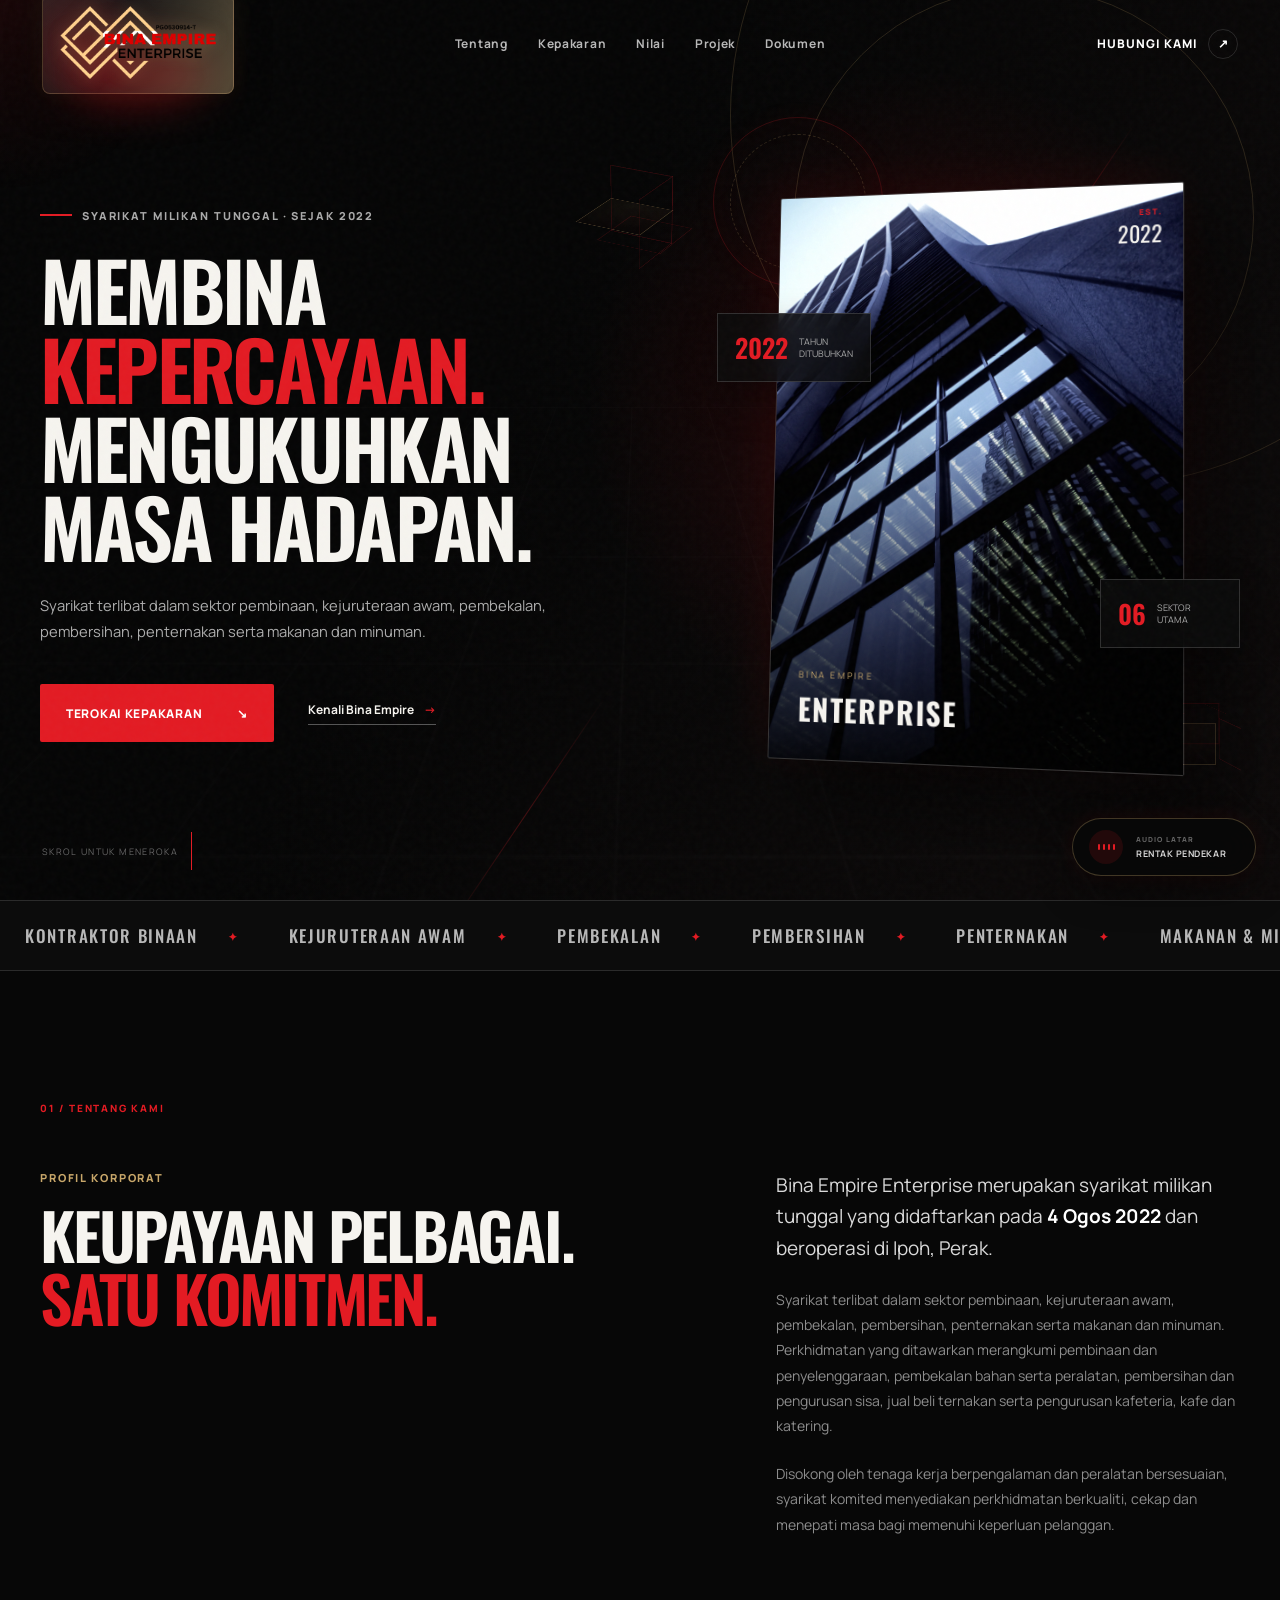
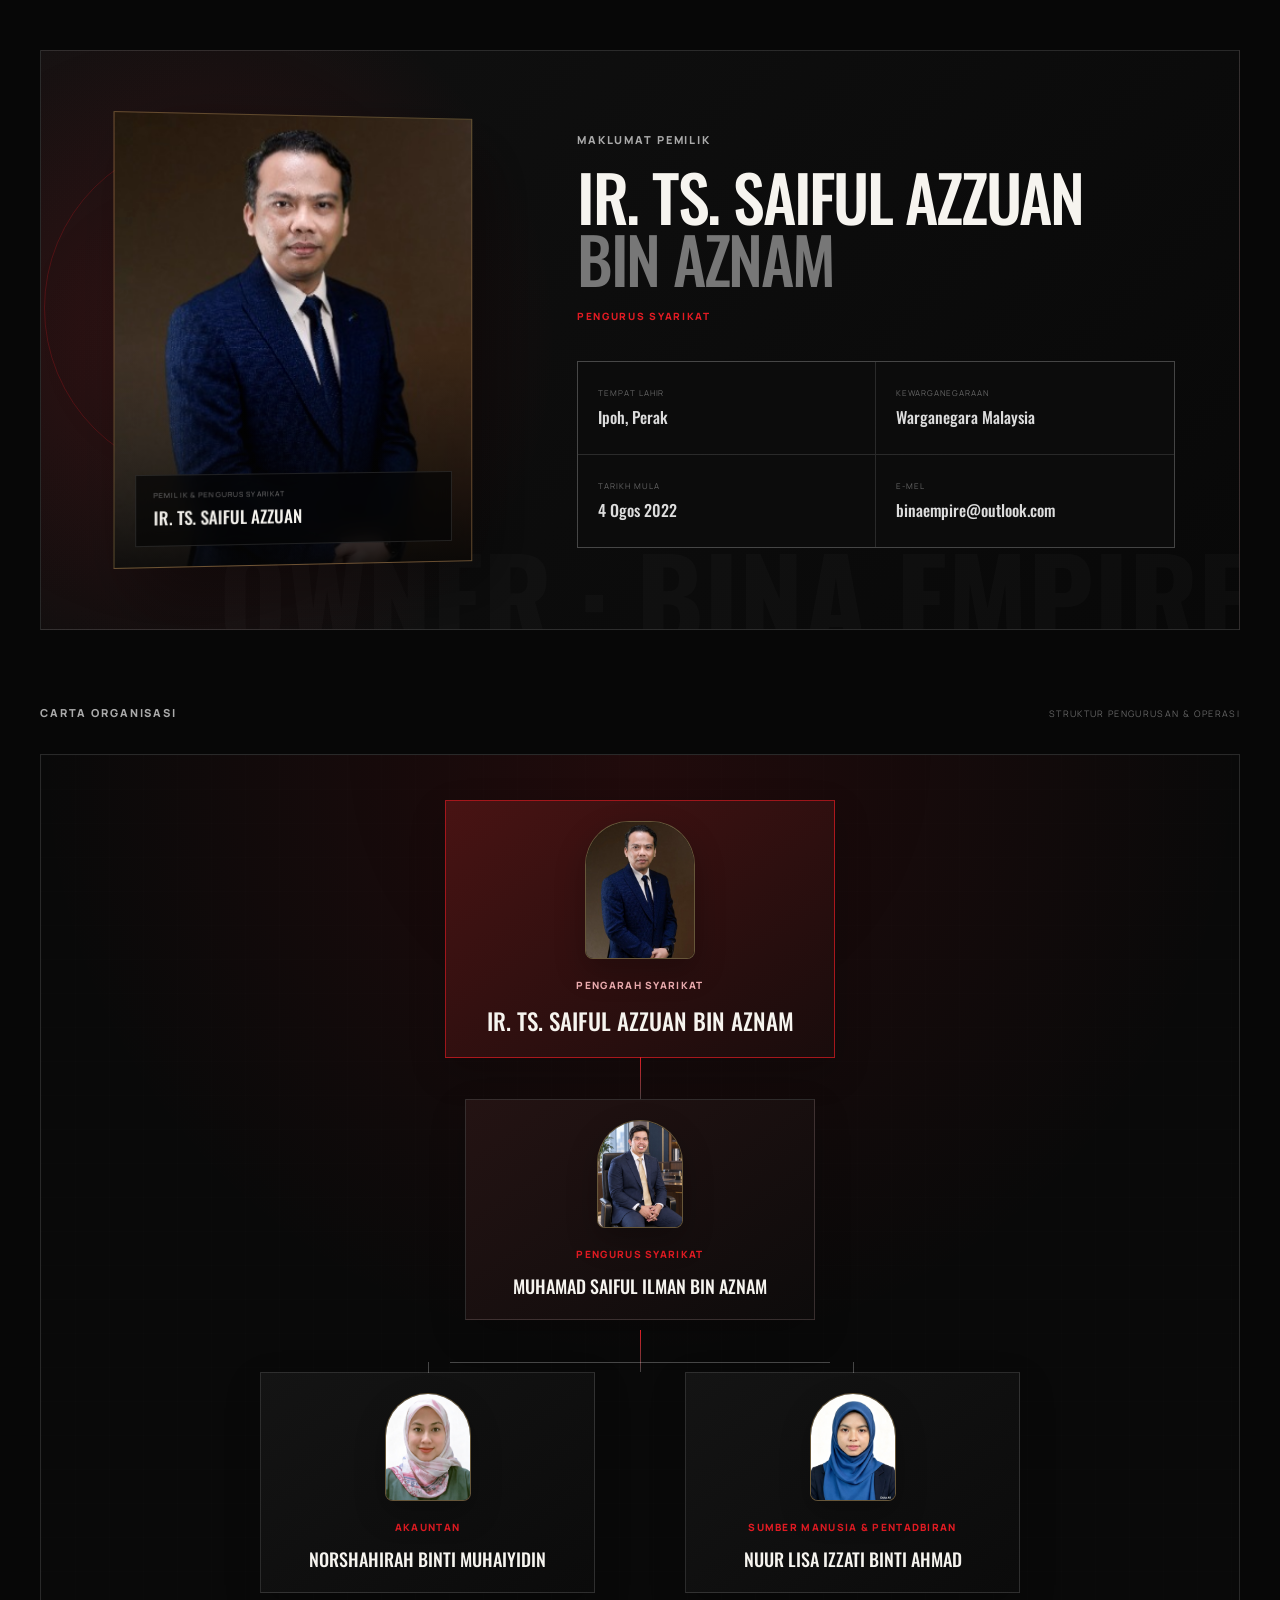
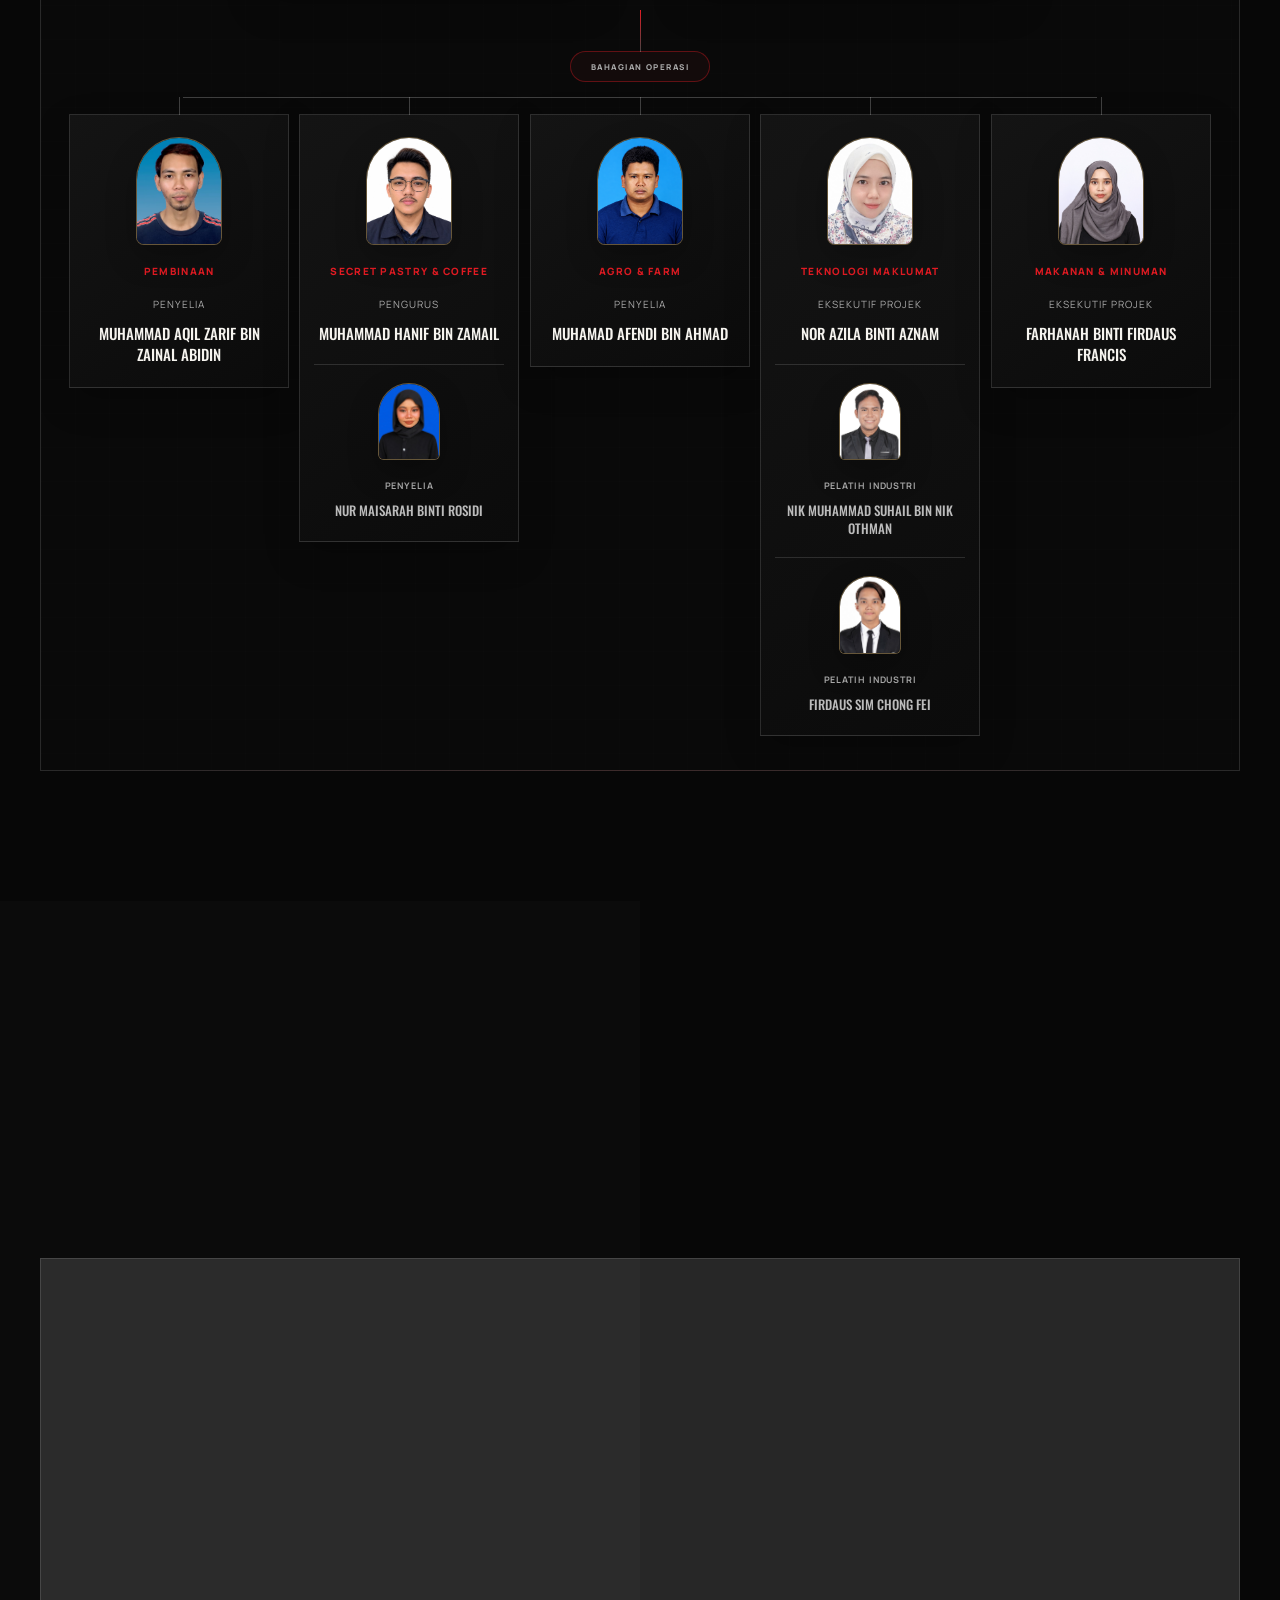
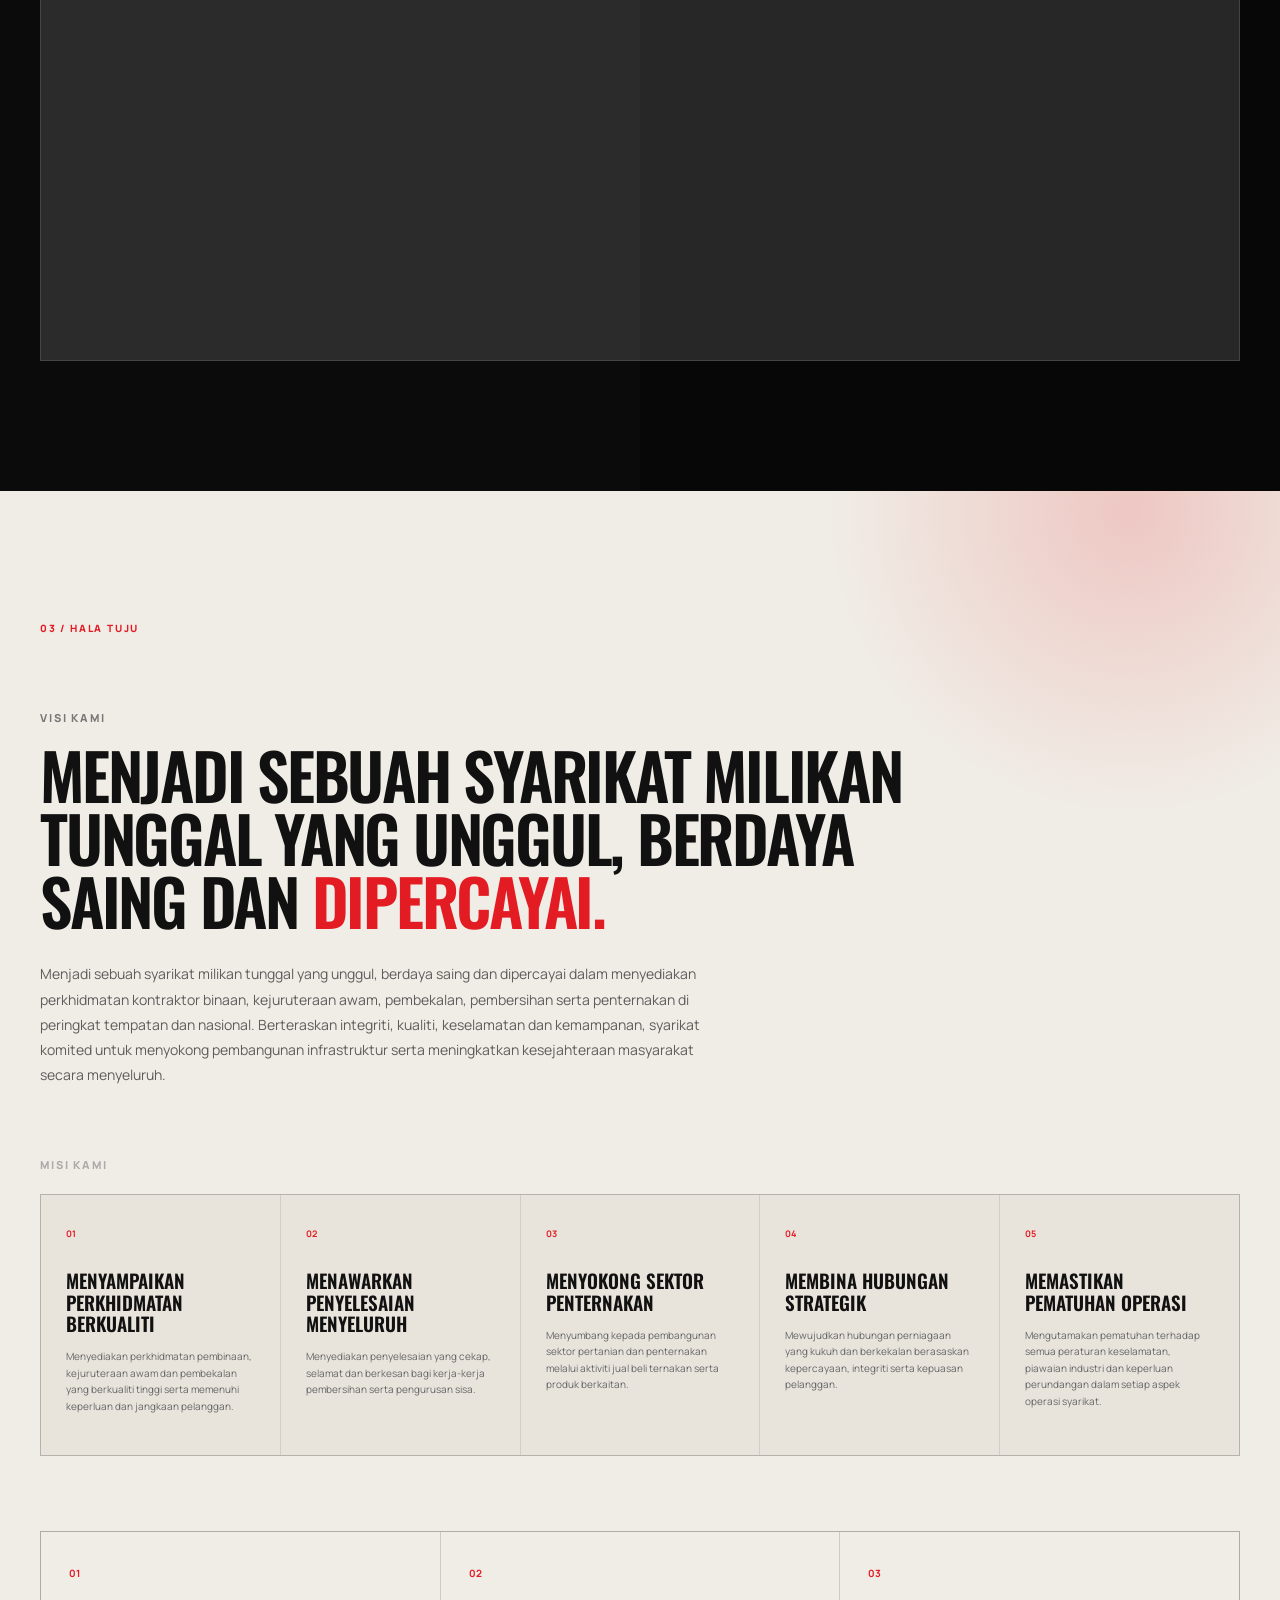
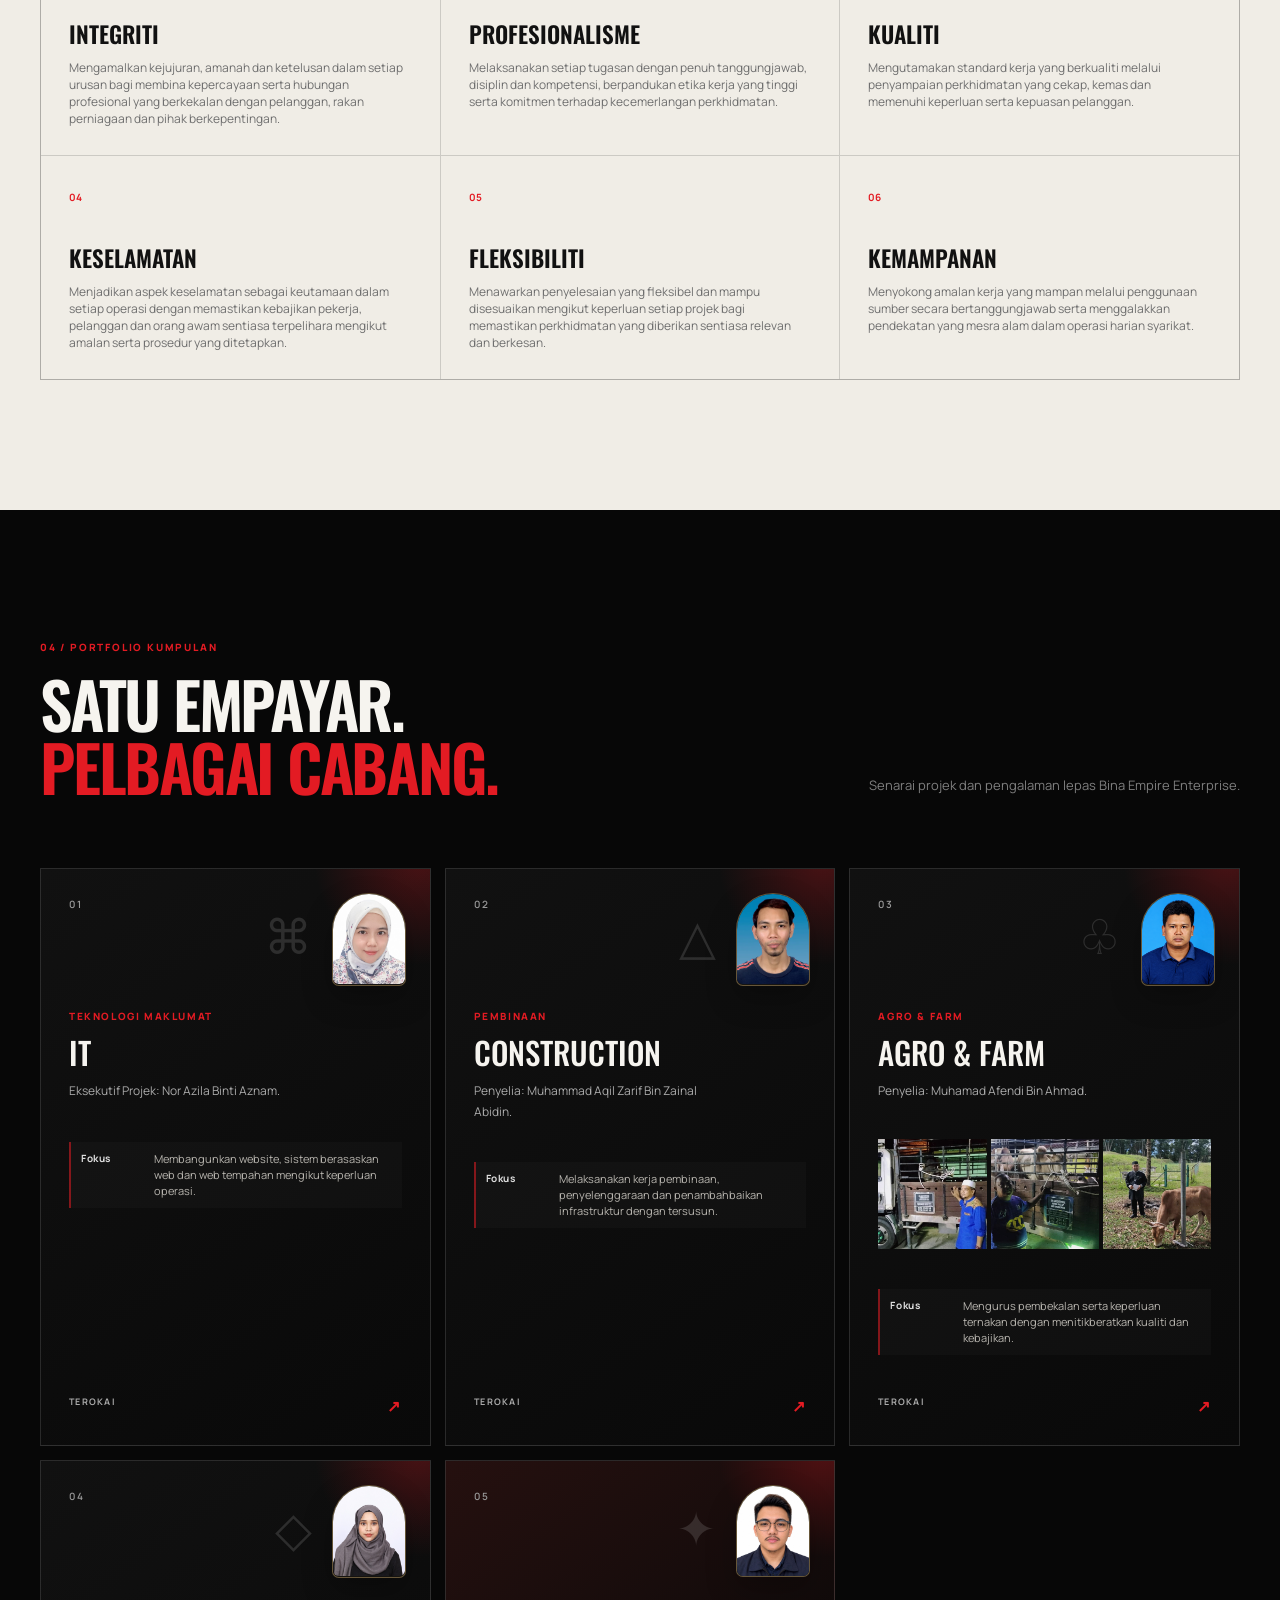
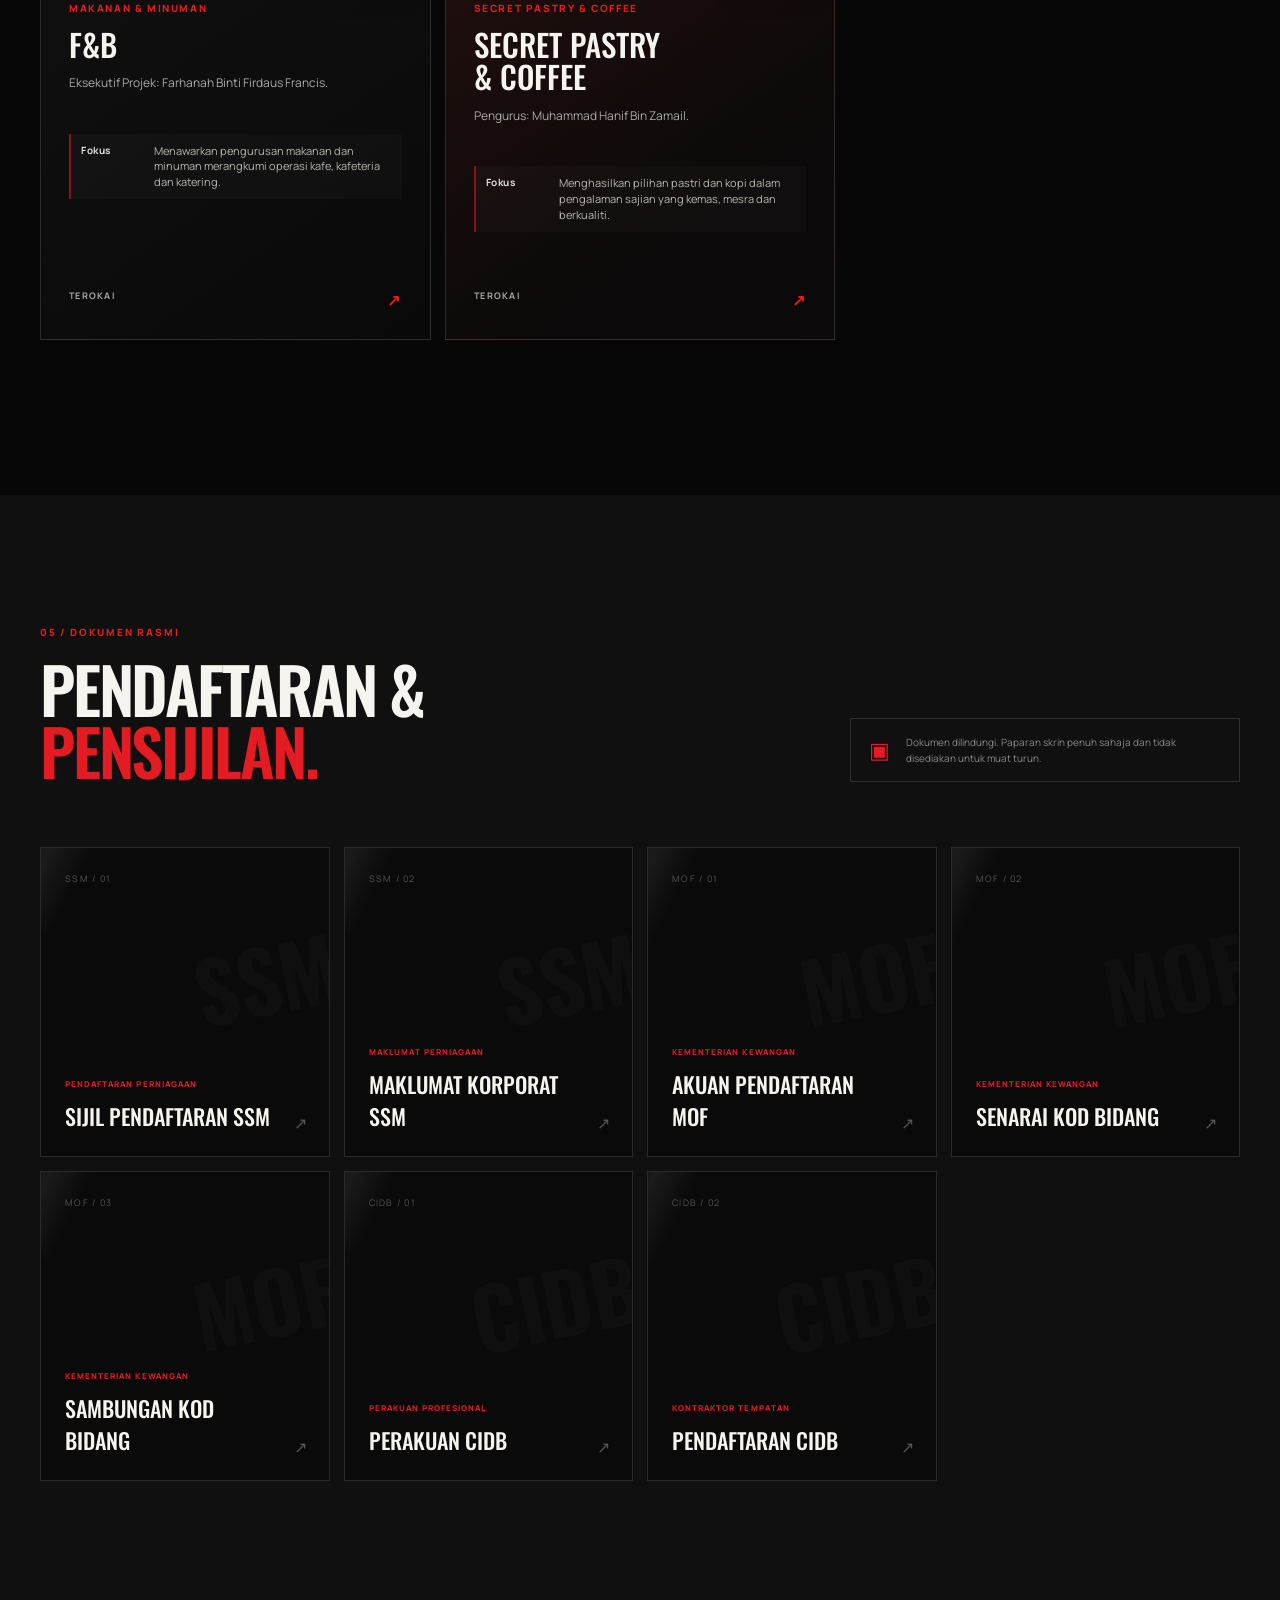
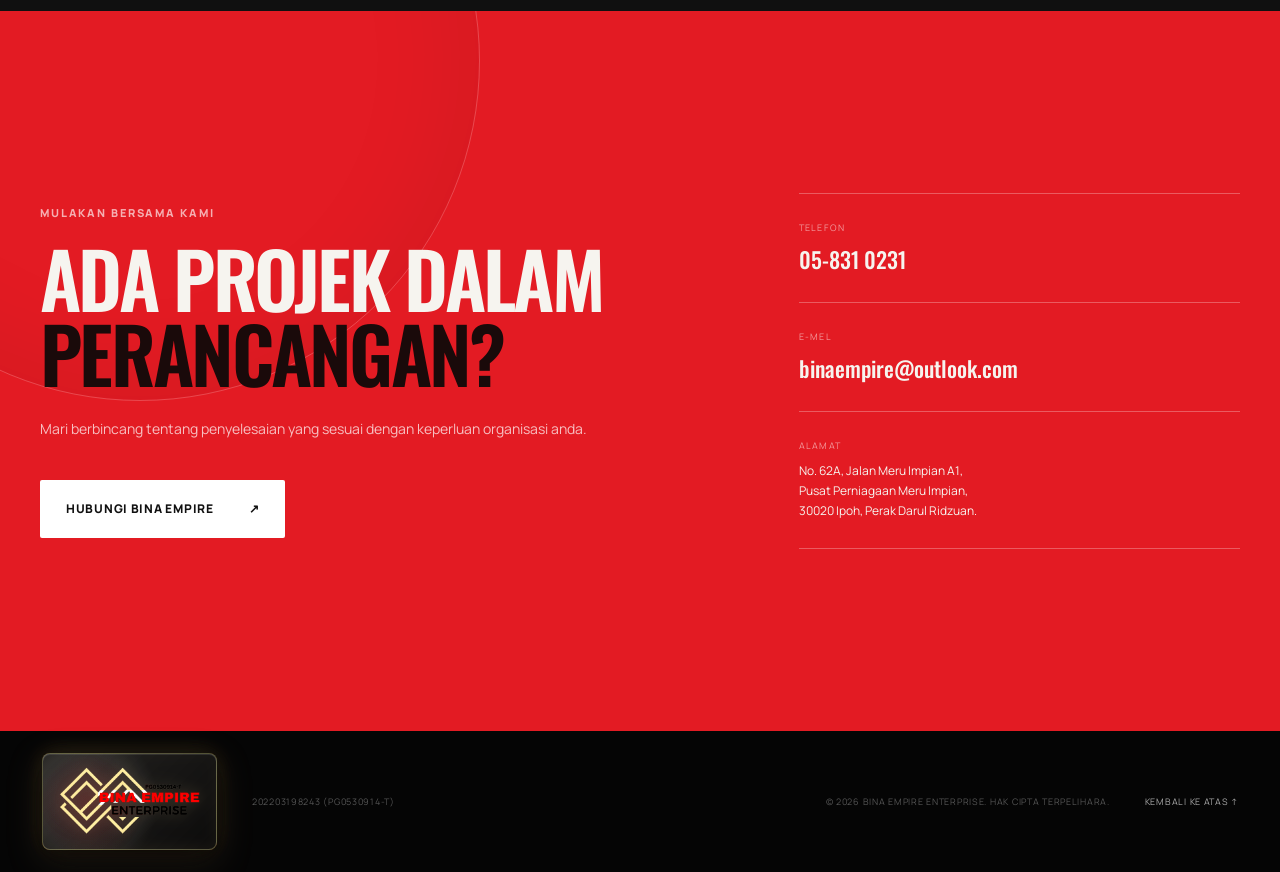
==== commit fa237e34: "Update owner role and IT service focus" ====
--- a/index.html
+++ b/index.html
@@ -215,7 +215,7 @@
                     <div class="owner-portrait-frame">
                         <img class="owner-photo" src="assets/images/saiful-azzuan-bin-aznam.jpg"
                             alt="Potret Ir. Ts. Saiful Azzuan Bin Aznam">
-                        <div class="owner-photo-label"><small>Pemilik &amp; Ketua Pegawai Eksekutif</small><strong>Ir. Ts. Saiful Azzuan</strong></div>
+                        <div class="owner-photo-label"><small>Pemilik &amp; Pengurus Syarikat</small><strong>Ir. Ts. Saiful Azzuan</strong></div>
                     </div>
                     <span class="owner-orbit" aria-hidden="true"></span>
                 </div>
@@ -223,7 +223,7 @@
                 <div class="owner-information">
                     <p class="kicker">Maklumat Pemilik</p>
                     <h2>Ir. Ts. Saiful Azzuan<br><span>Bin Aznam</span></h2>
-                    <p class="owner-position">Ketua Pegawai Eksekutif</p>
+                    <p class="owner-position">Pengurus Syarikat</p>
 
                     <div class="owner-facts">
                         <div><small>Tempat Lahir</small><strong>Ipoh, Perak</strong></div>
@@ -435,7 +435,7 @@
                 <button class="subproject-card reveal tilt-card" type="button" data-project="it">
                     <span class="subproject-index">01</span><span class="subproject-icon">⌘</span>
                     <div class="subproject-main"><small>Teknologi Maklumat</small><h3>IT</h3><p>Eksekutif Projek: Nor Azila Binti Aznam.</p></div>
-                    <div class="subproject-projects"><span><b>Fokus</b>Menyediakan sokongan teknologi, penyelesaian digital dan pengurusan sistem bagi operasi yang lebih cekap.</span></div>
+                    <div class="subproject-projects"><span><b>Fokus</b>Membangunkan website, sistem berasaskan web dan web tempahan mengikut keperluan operasi.</span></div>
                     <span class="subproject-open">Terokai <i>↗</i></span>
                 </button>
                 <button class="subproject-card reveal tilt-card" type="button" data-project="construction" data-delay="120">
@@ -631,7 +631,7 @@
     </div>
 
     <!-- Fail fungsi interaktif -->
-    <script src="script.js?v=20260929-27"></script>
+    <script src="script.js?v=20260929-28"></script>
 </body>
 
 </html>
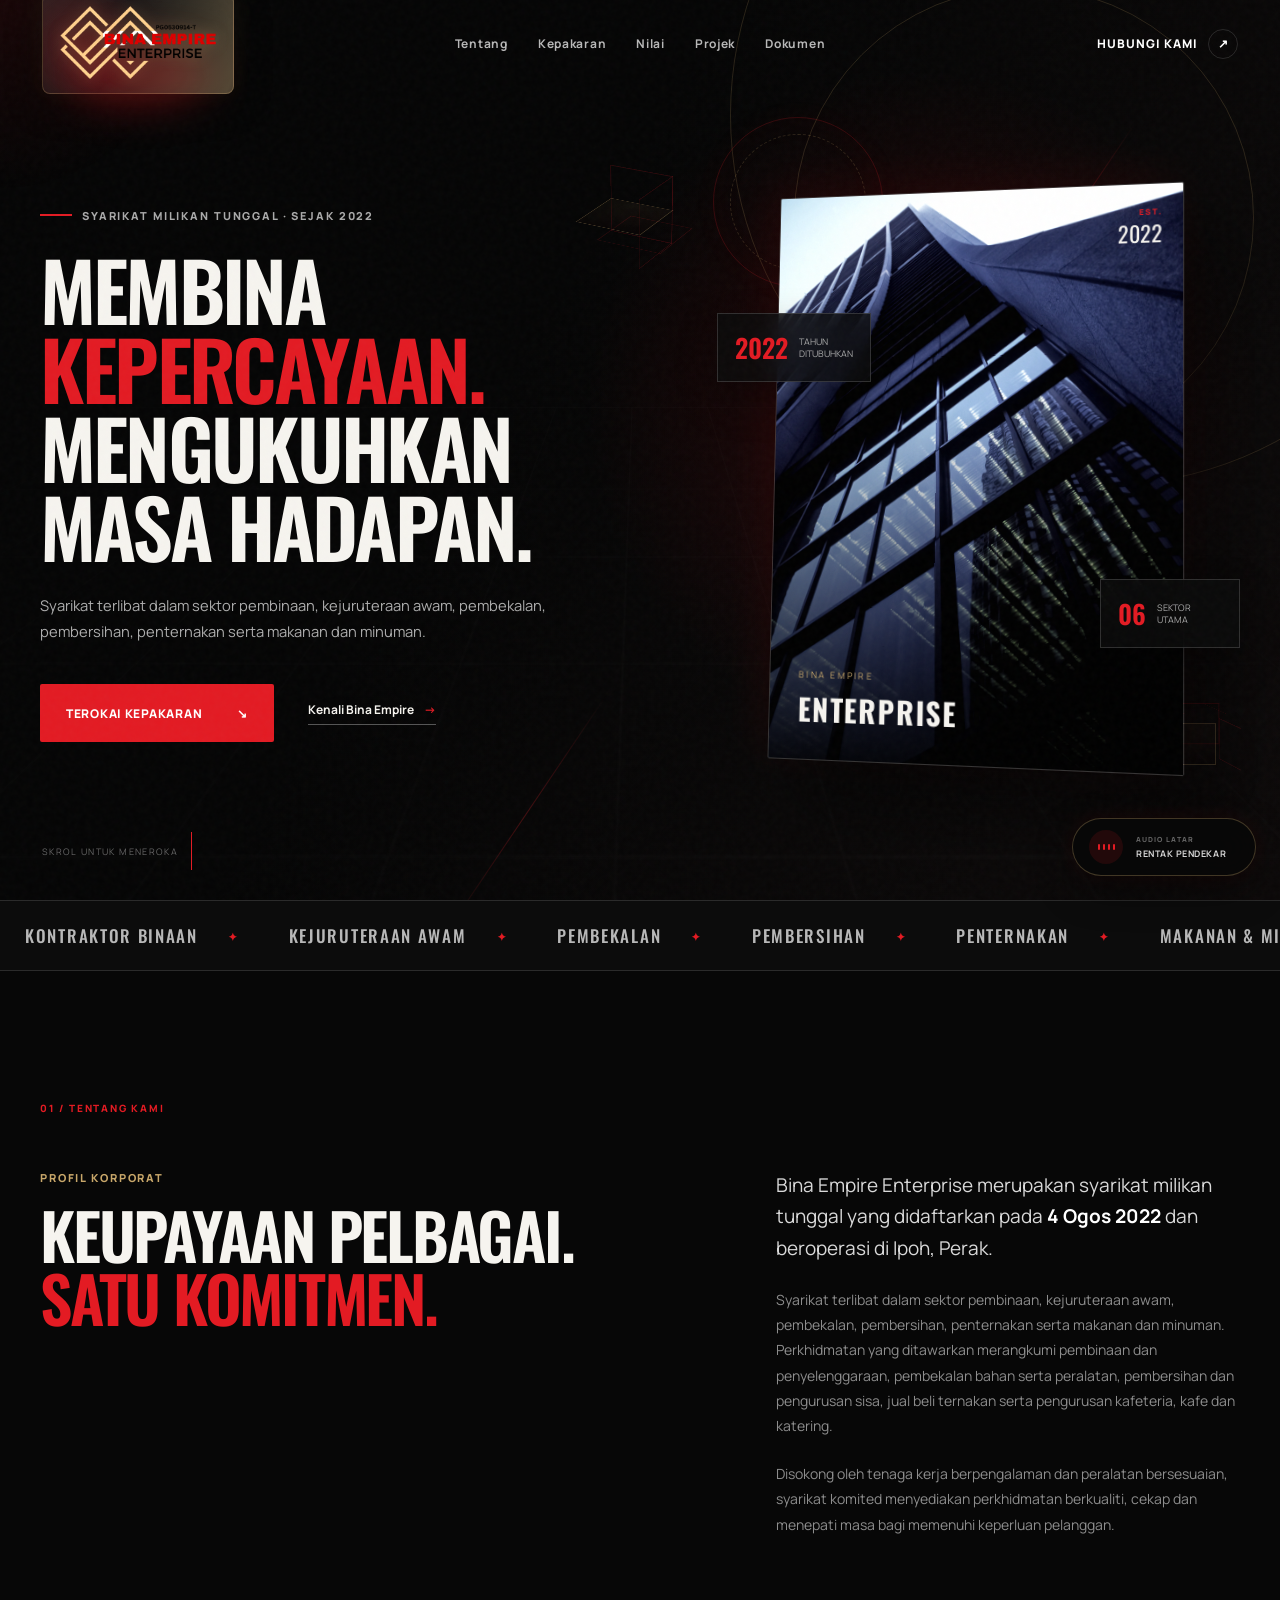
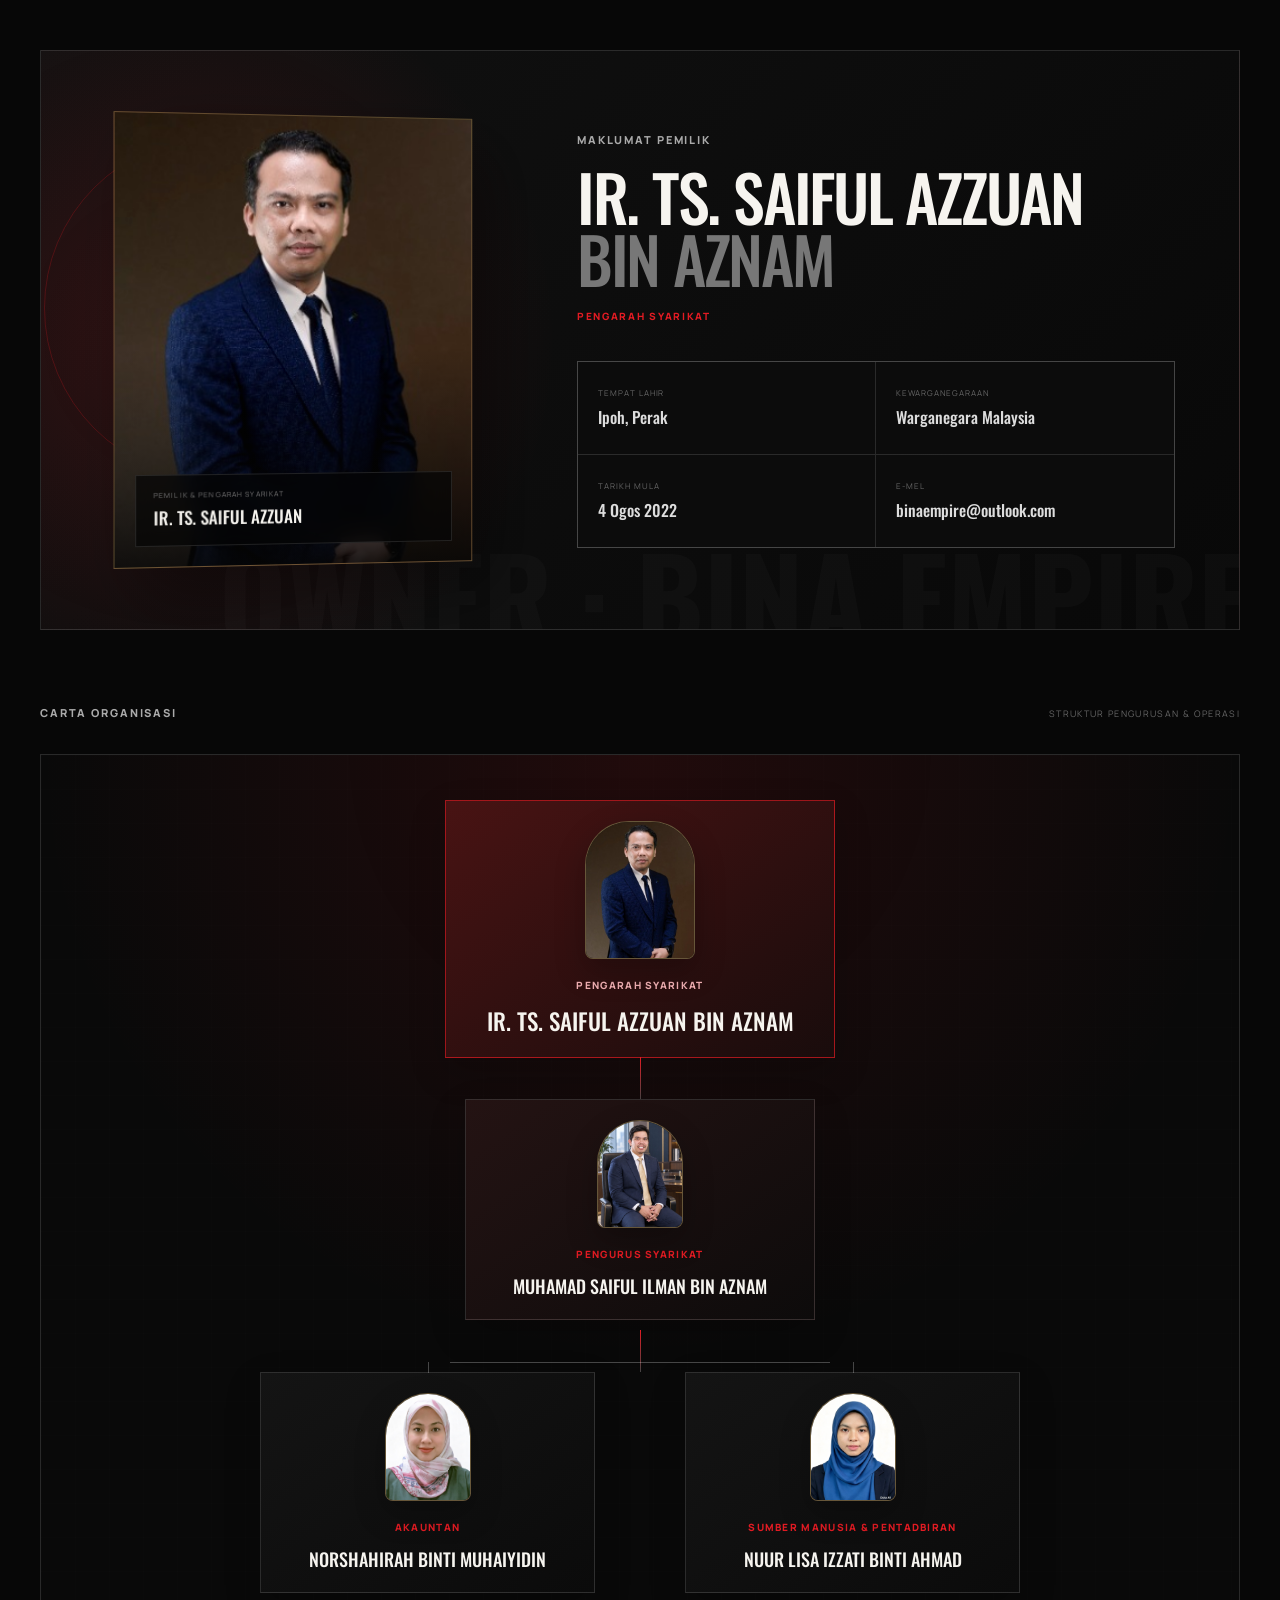
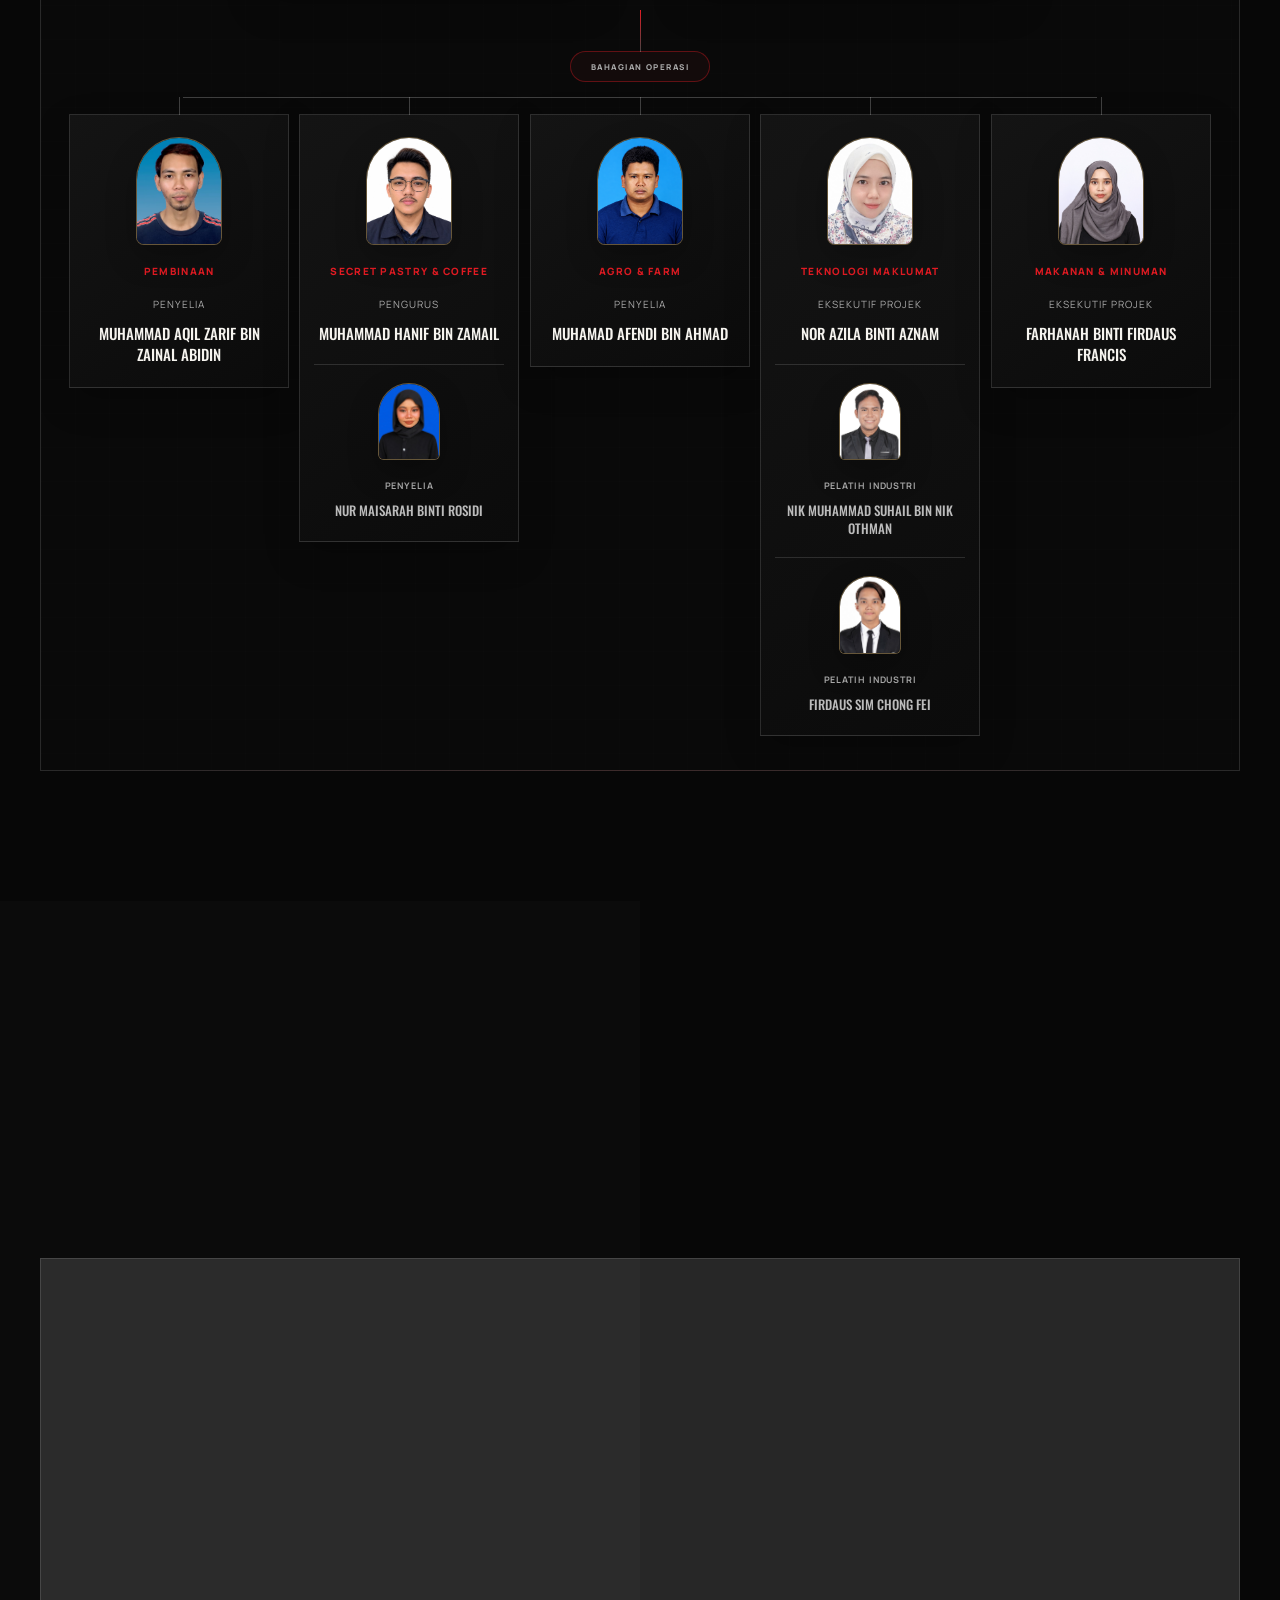
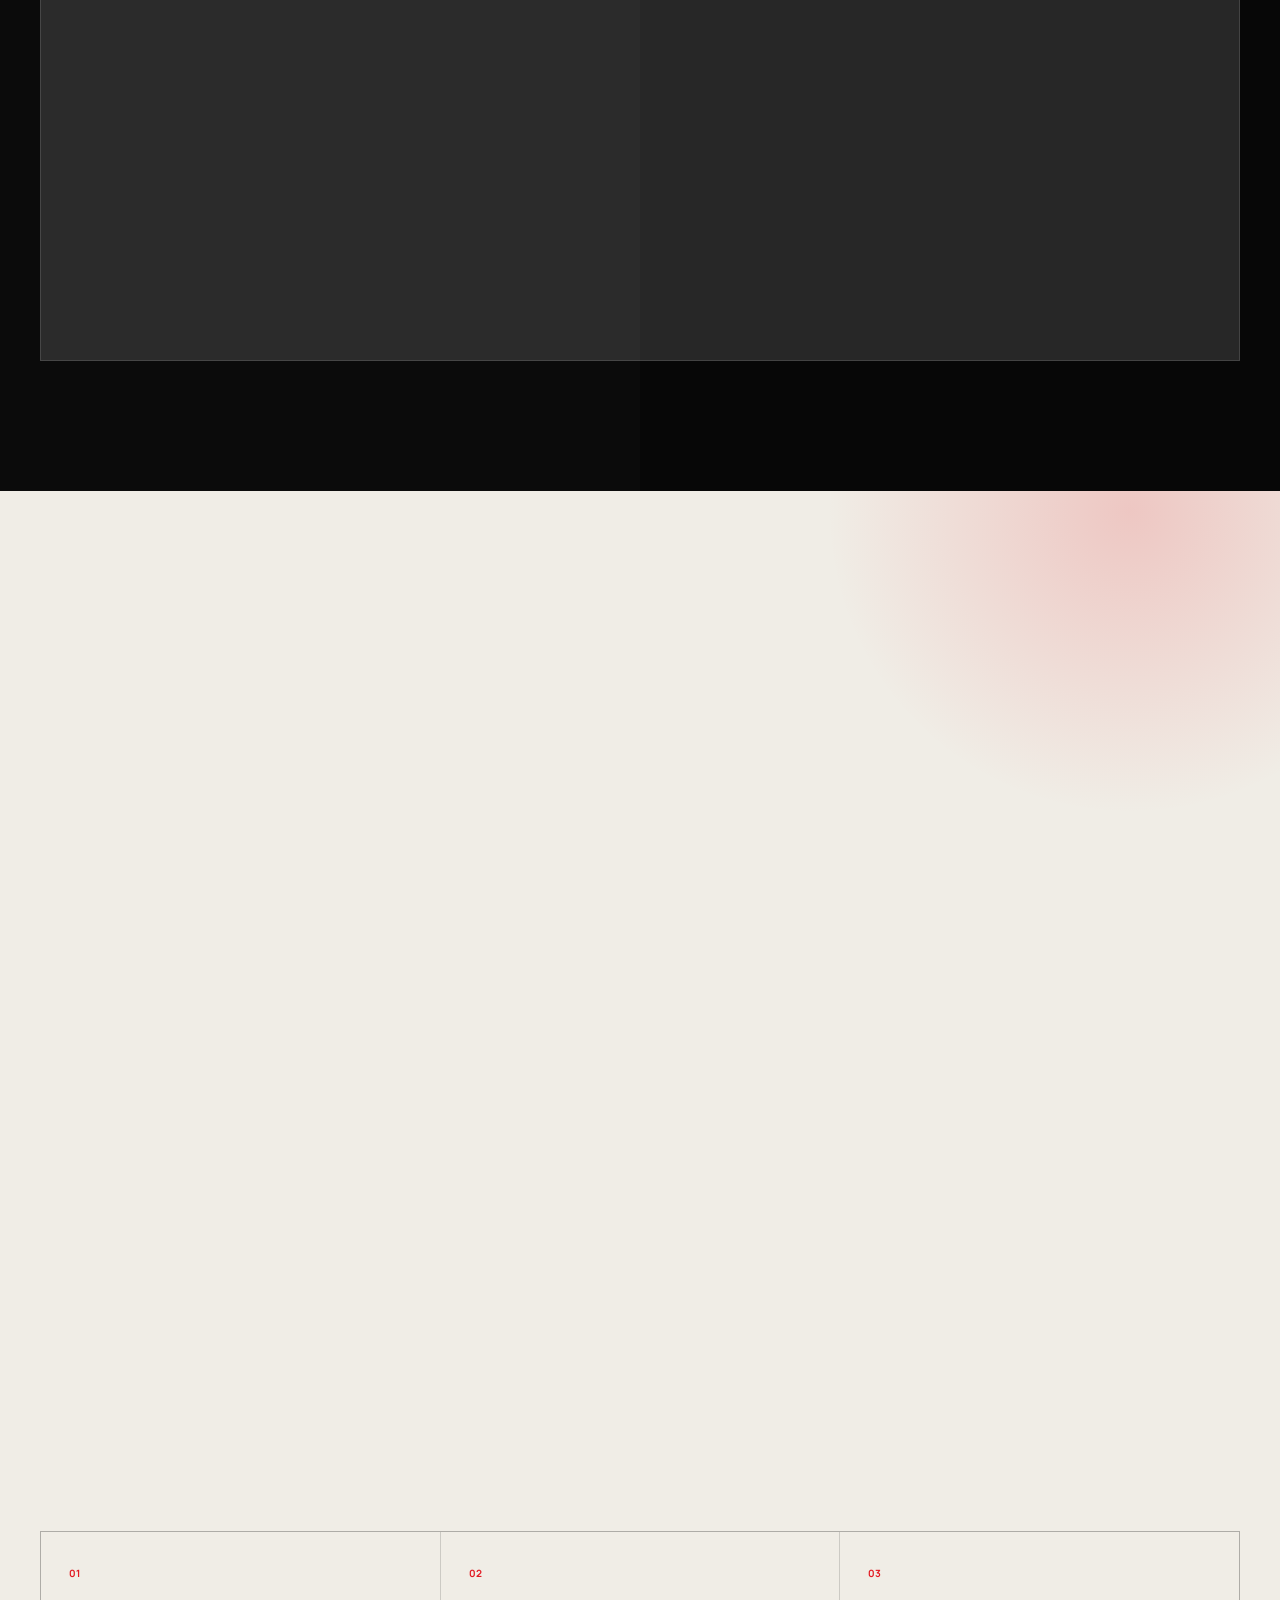
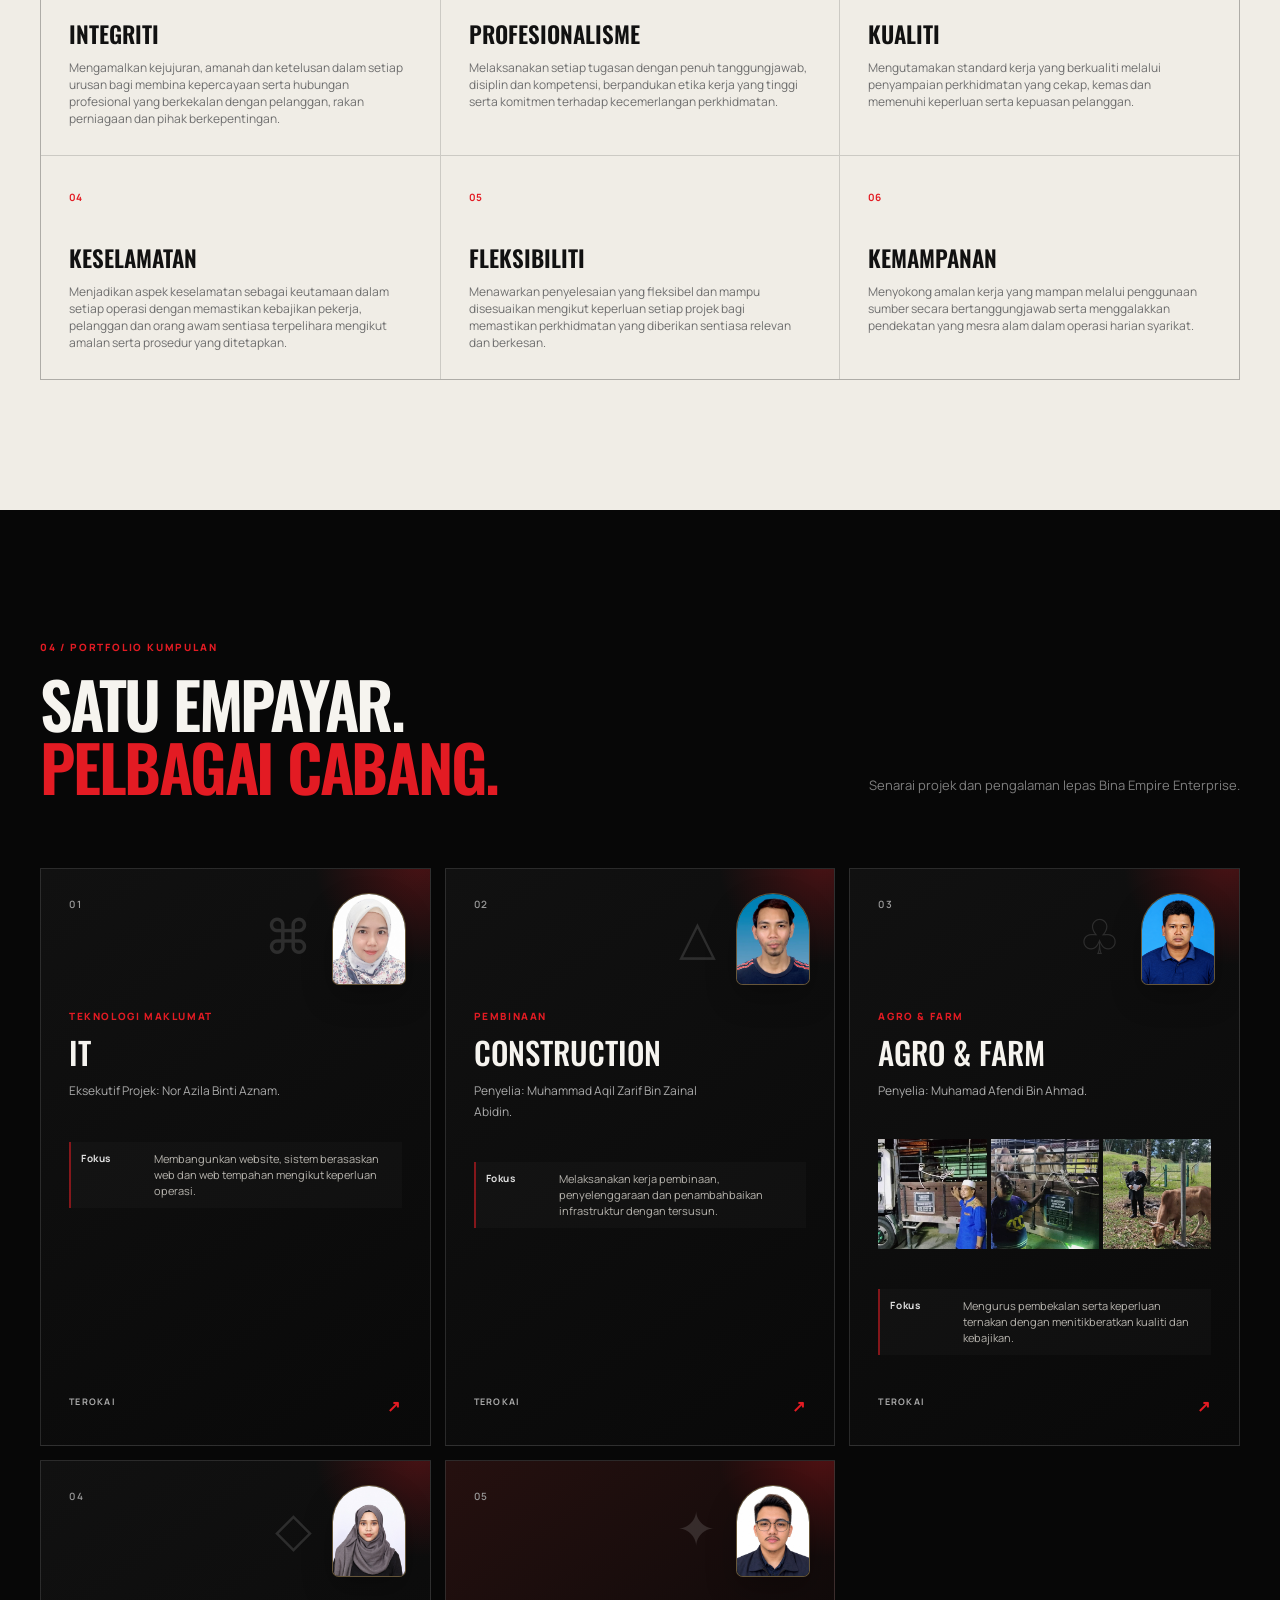
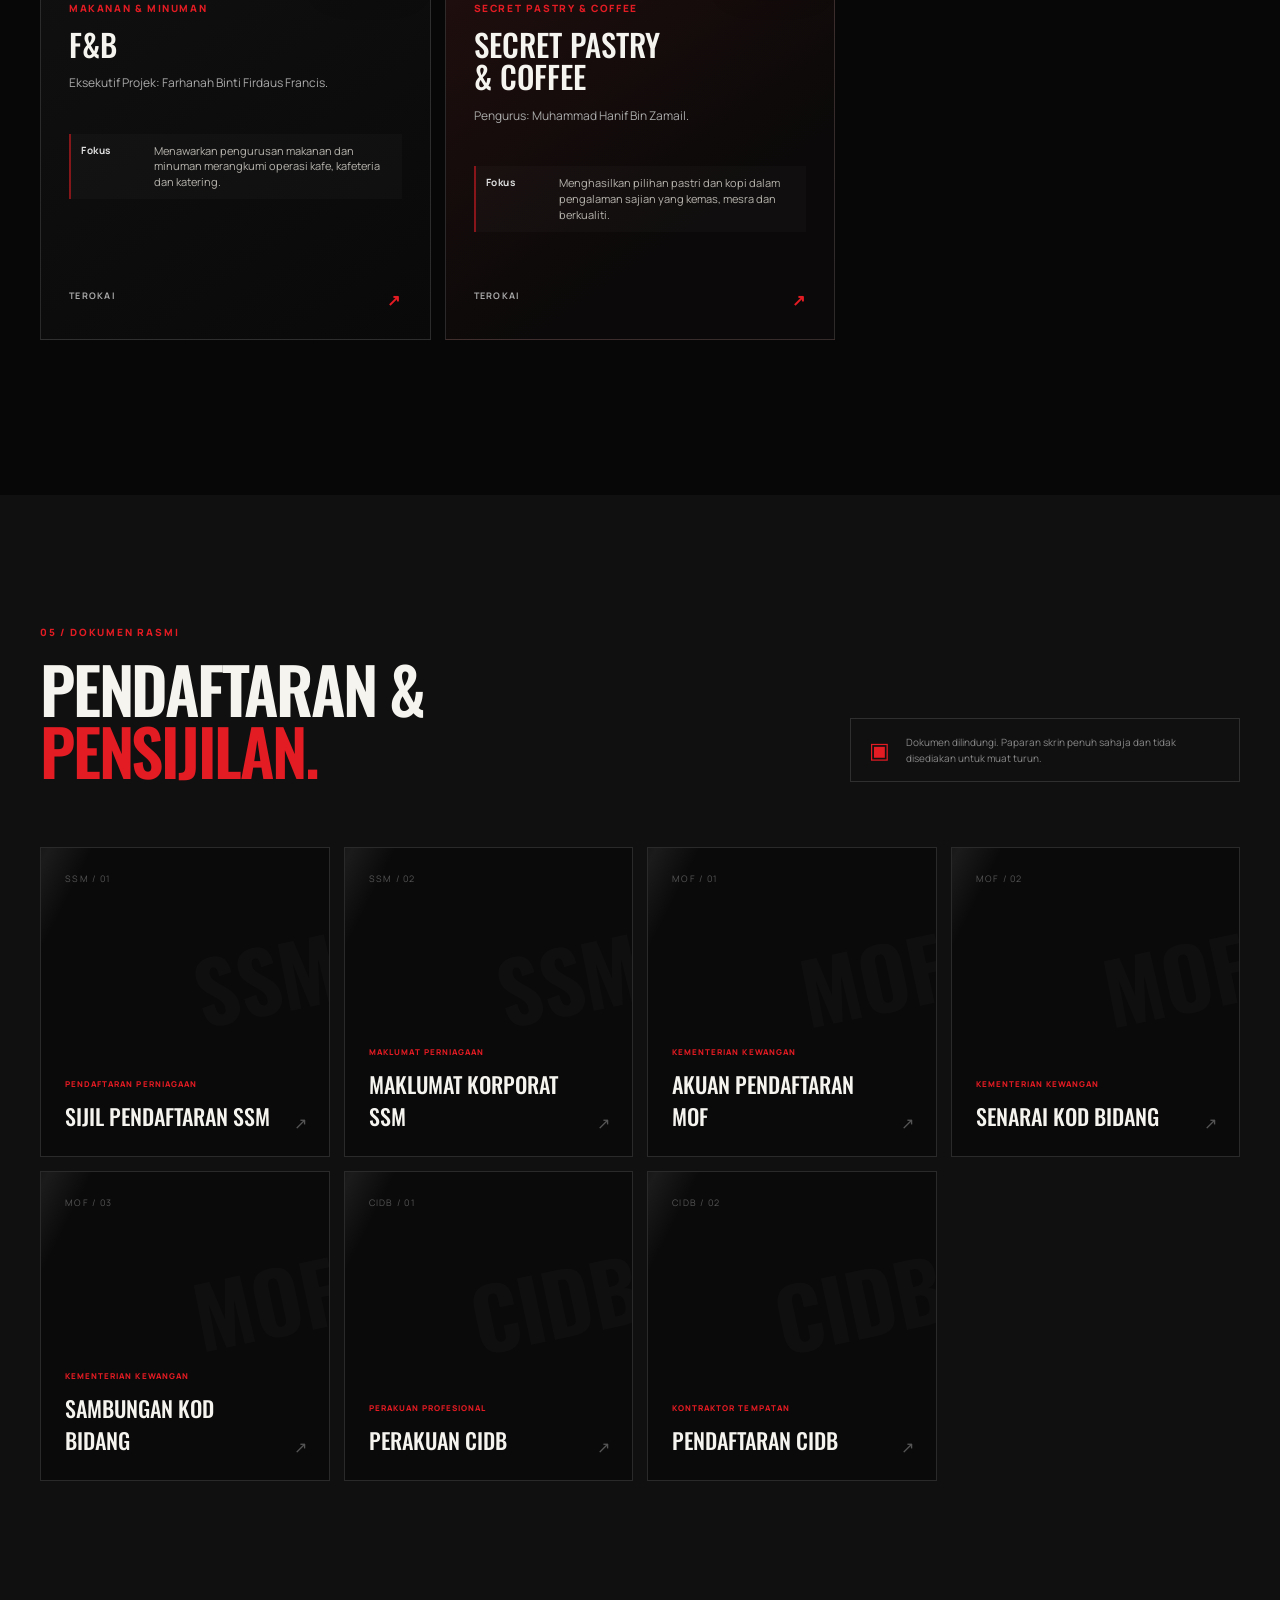
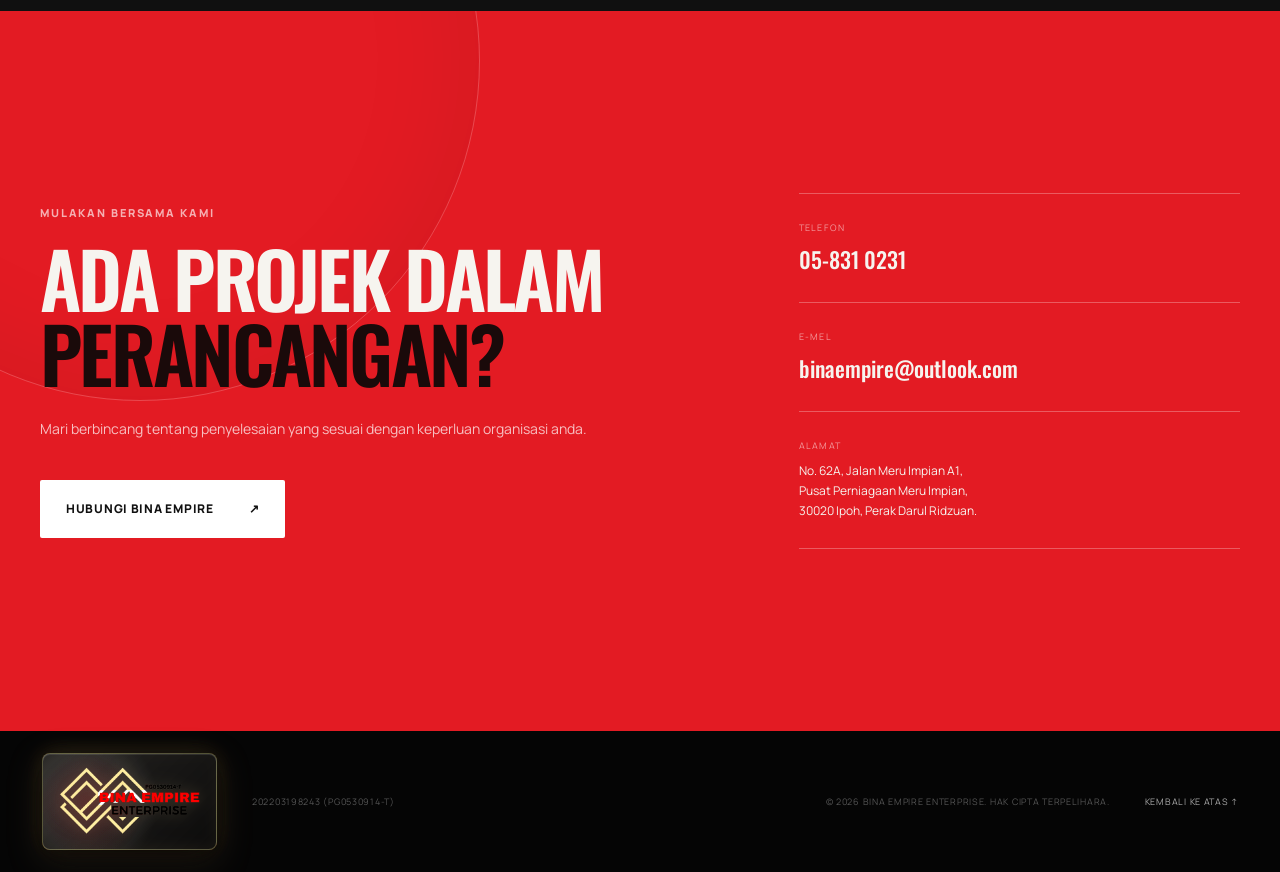
==== commit cfc1b18d: "Correct owner role to company director" ====
--- a/index.html
+++ b/index.html
@@ -215,7 +215,7 @@
                     <div class="owner-portrait-frame">
                         <img class="owner-photo" src="assets/images/saiful-azzuan-bin-aznam.jpg"
                             alt="Potret Ir. Ts. Saiful Azzuan Bin Aznam">
-                        <div class="owner-photo-label"><small>Pemilik &amp; Pengurus Syarikat</small><strong>Ir. Ts. Saiful Azzuan</strong></div>
+                        <div class="owner-photo-label"><small>Pemilik &amp; Pengarah Syarikat</small><strong>Ir. Ts. Saiful Azzuan</strong></div>
                     </div>
                     <span class="owner-orbit" aria-hidden="true"></span>
                 </div>
@@ -223,7 +223,7 @@
                 <div class="owner-information">
                     <p class="kicker">Maklumat Pemilik</p>
                     <h2>Ir. Ts. Saiful Azzuan<br><span>Bin Aznam</span></h2>
-                    <p class="owner-position">Pengurus Syarikat</p>
+                    <p class="owner-position">Pengarah Syarikat</p>
 
                     <div class="owner-facts">
                         <div><small>Tempat Lahir</small><strong>Ipoh, Perak</strong></div>
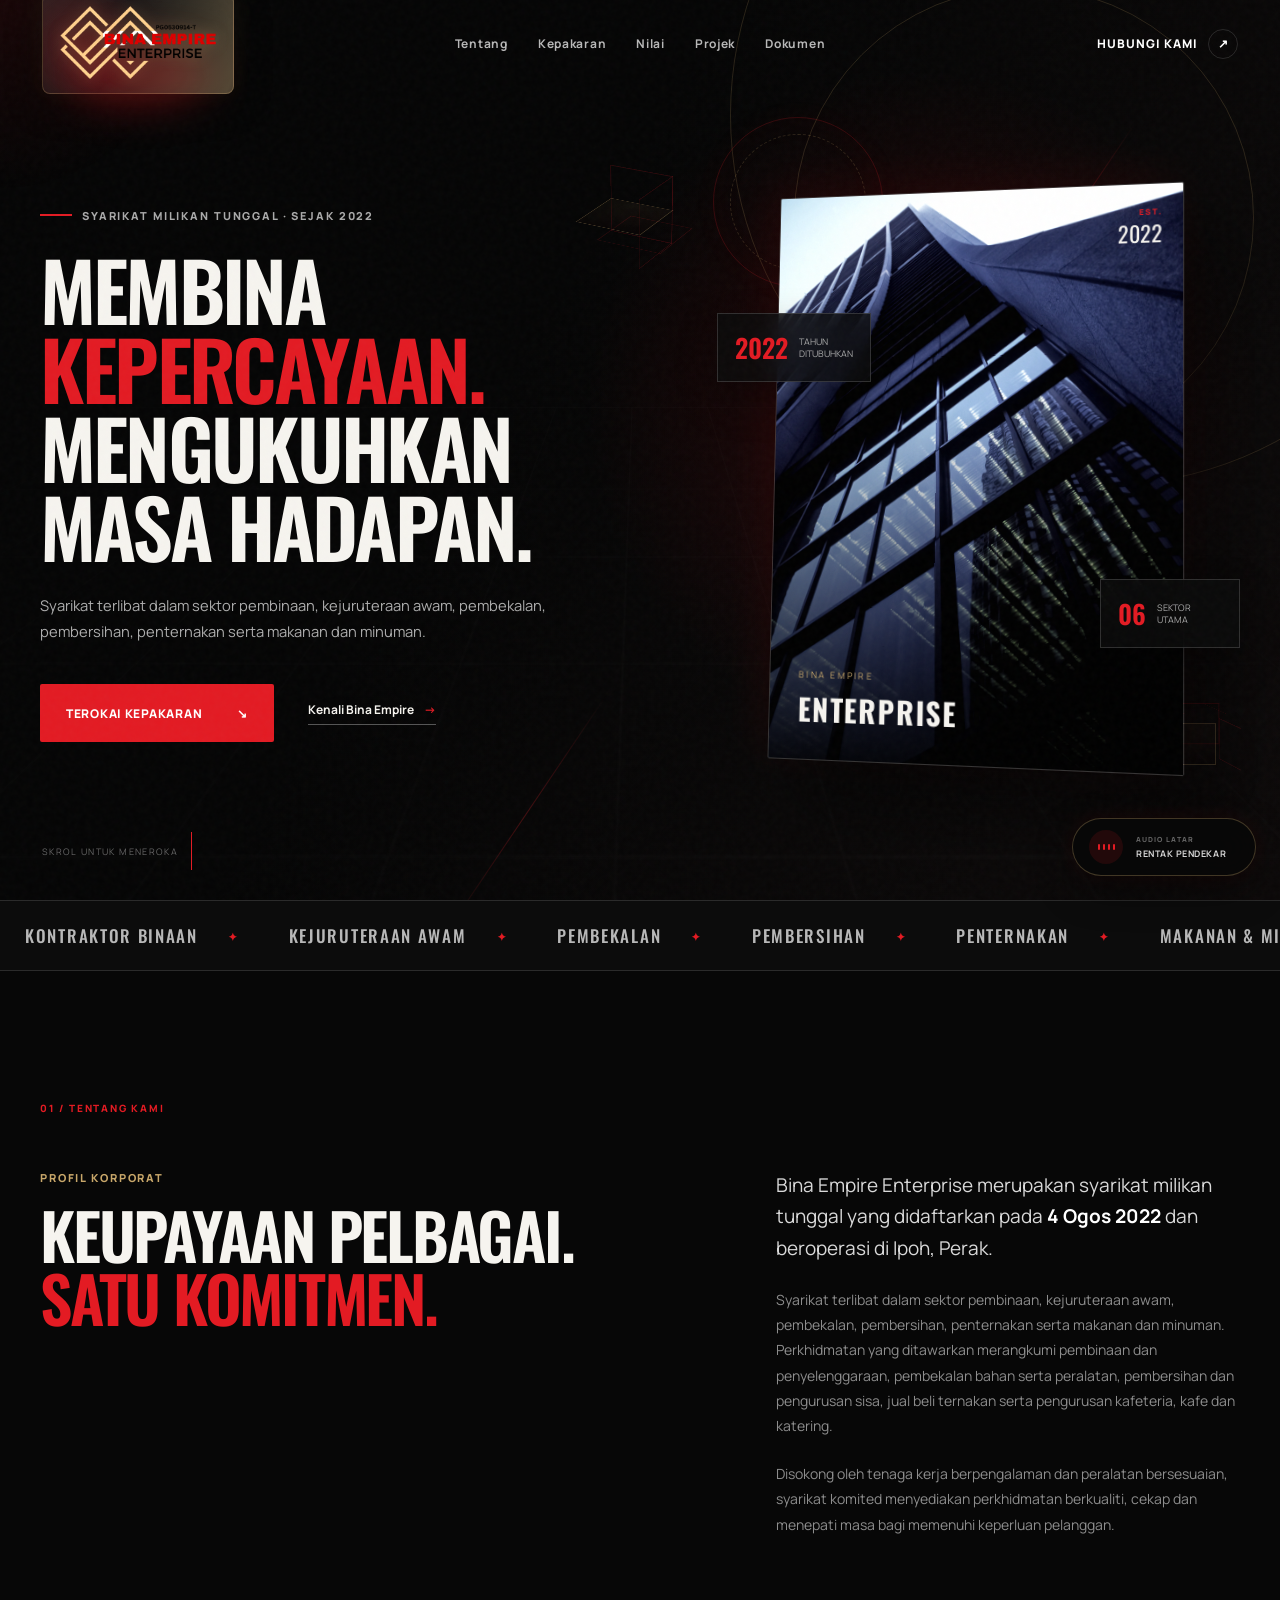
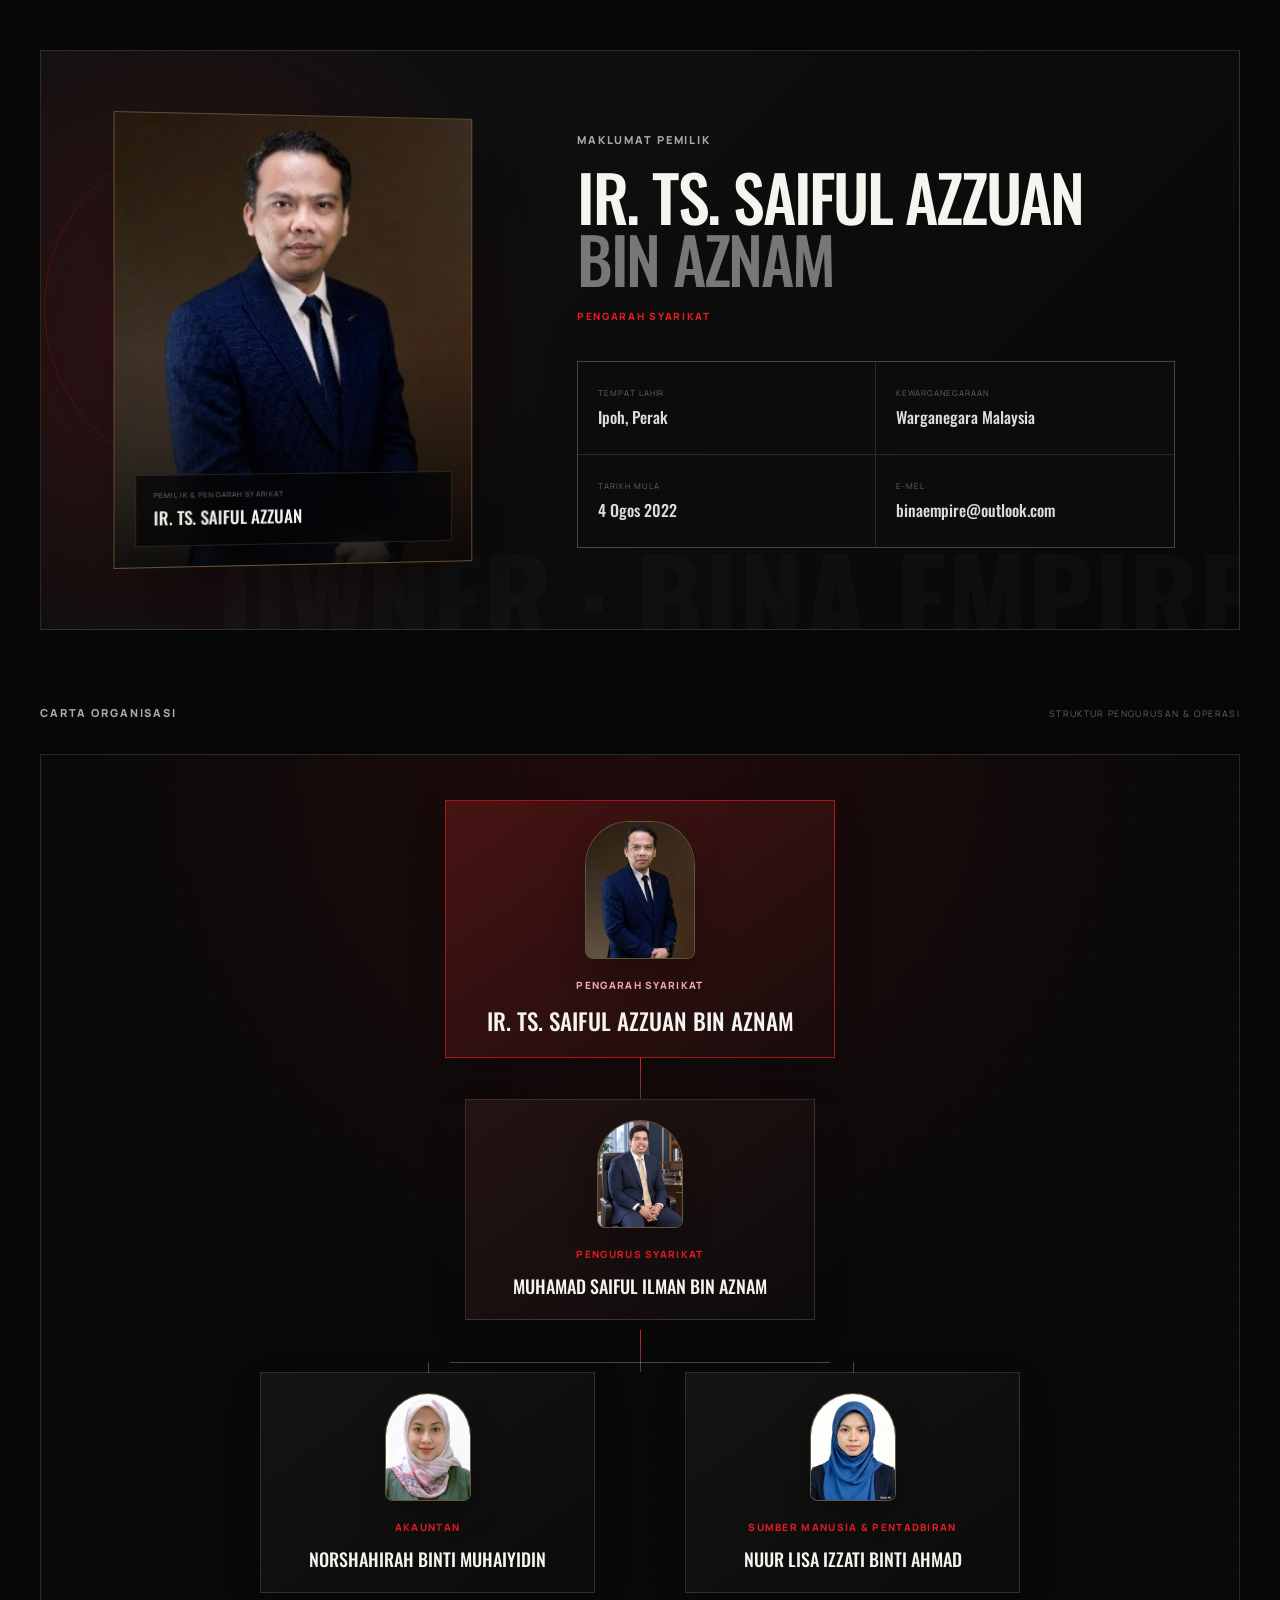
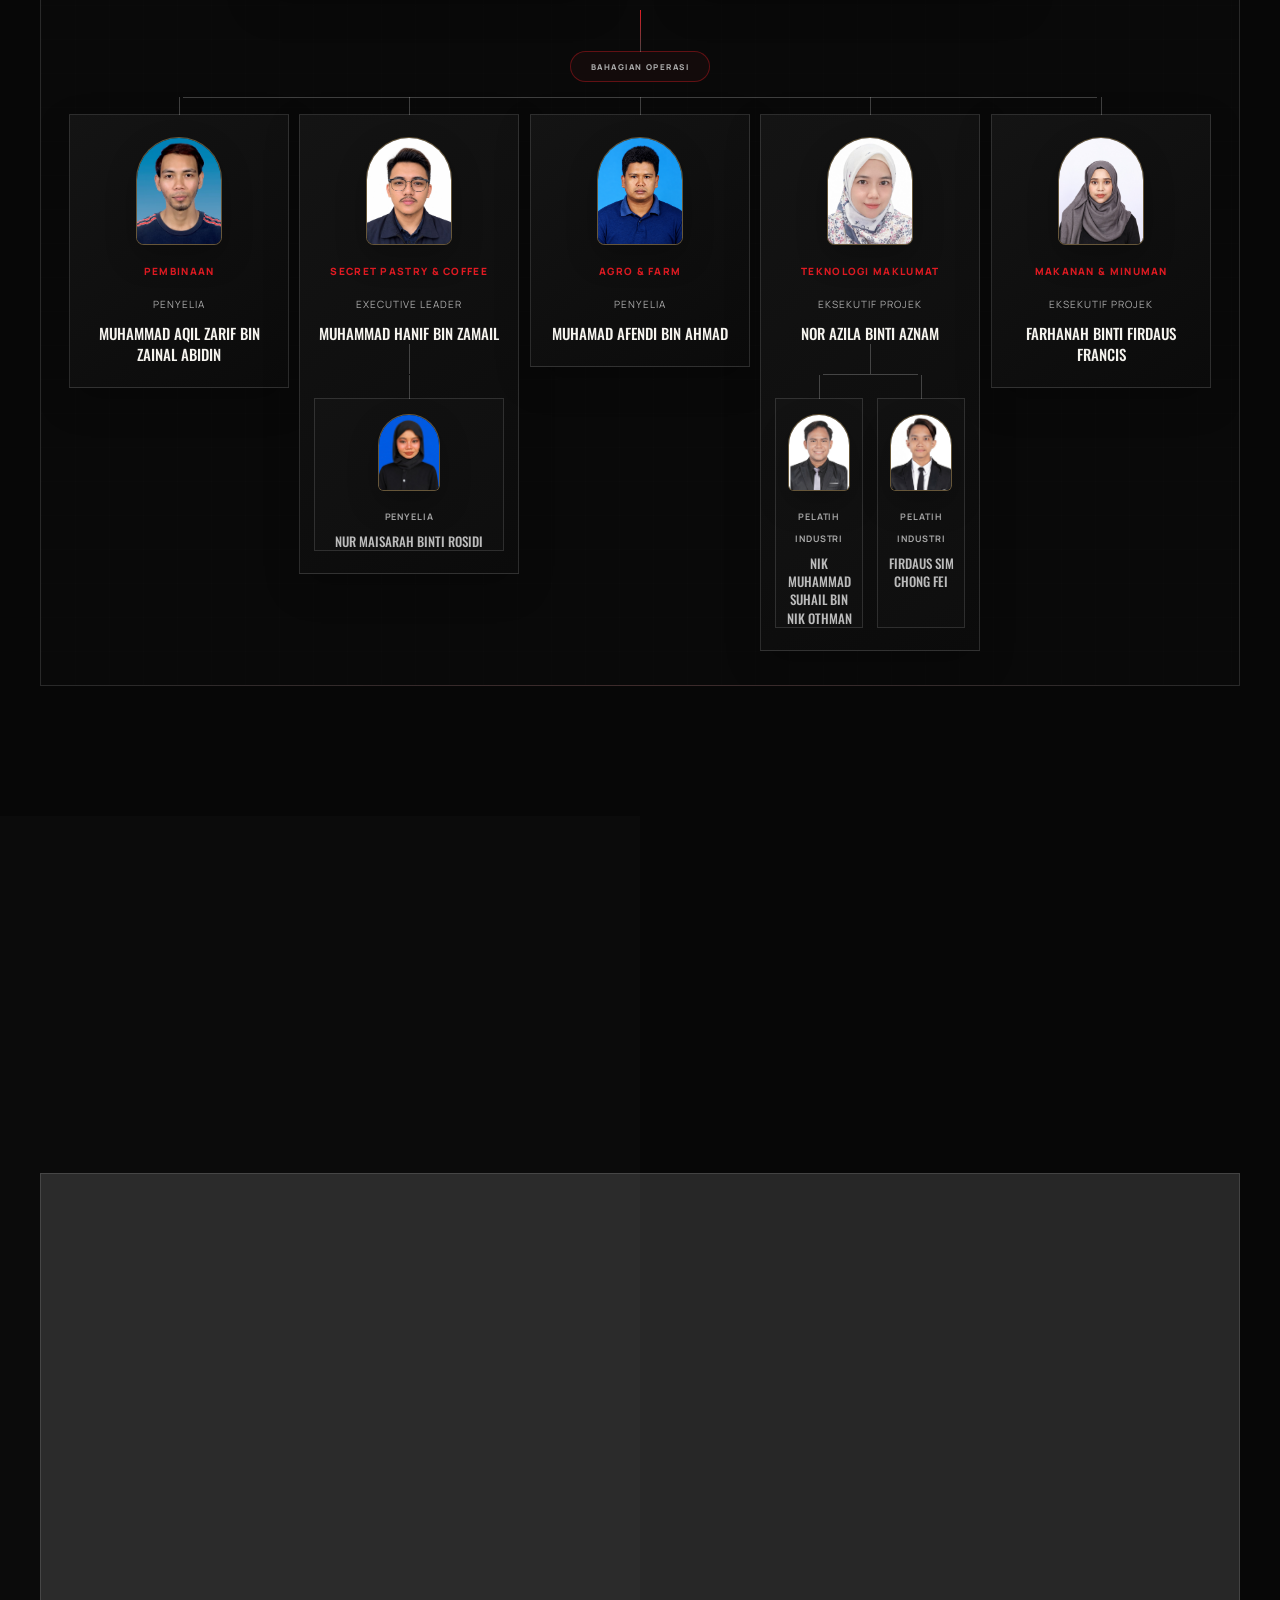
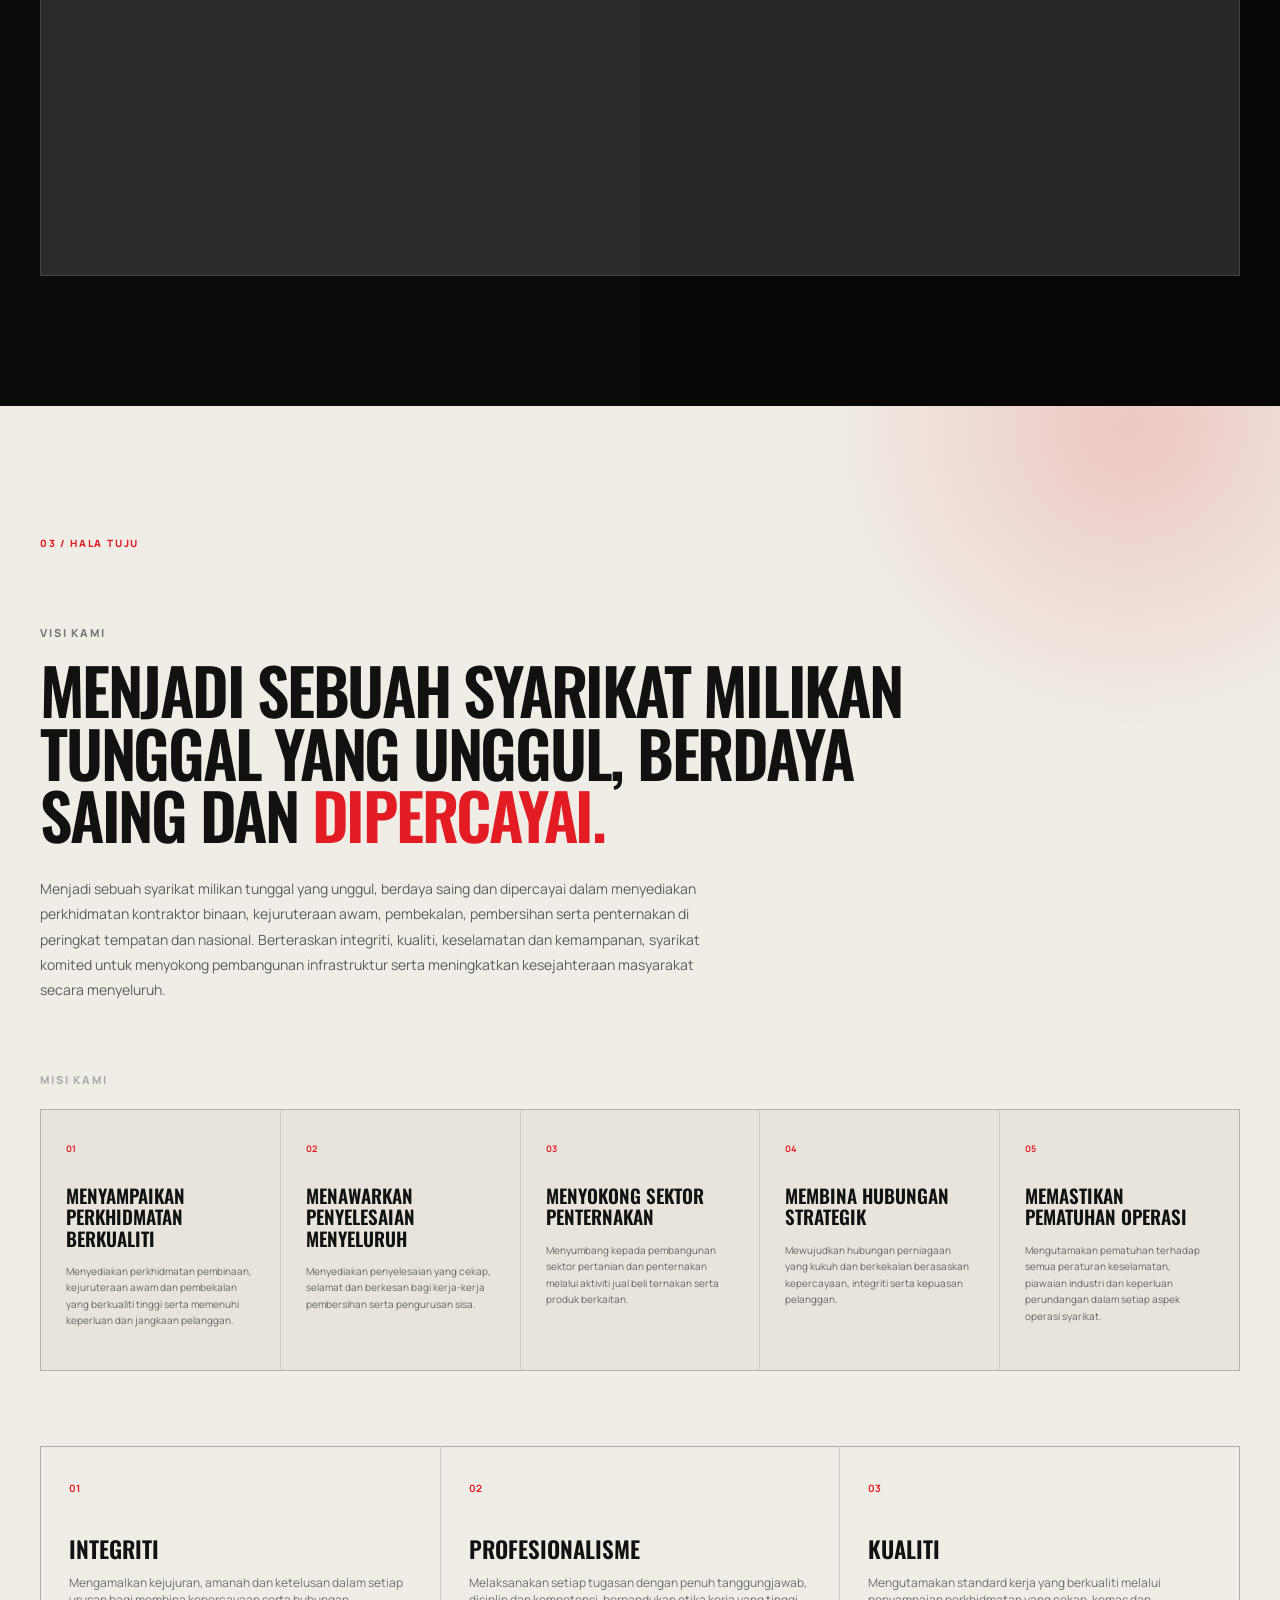
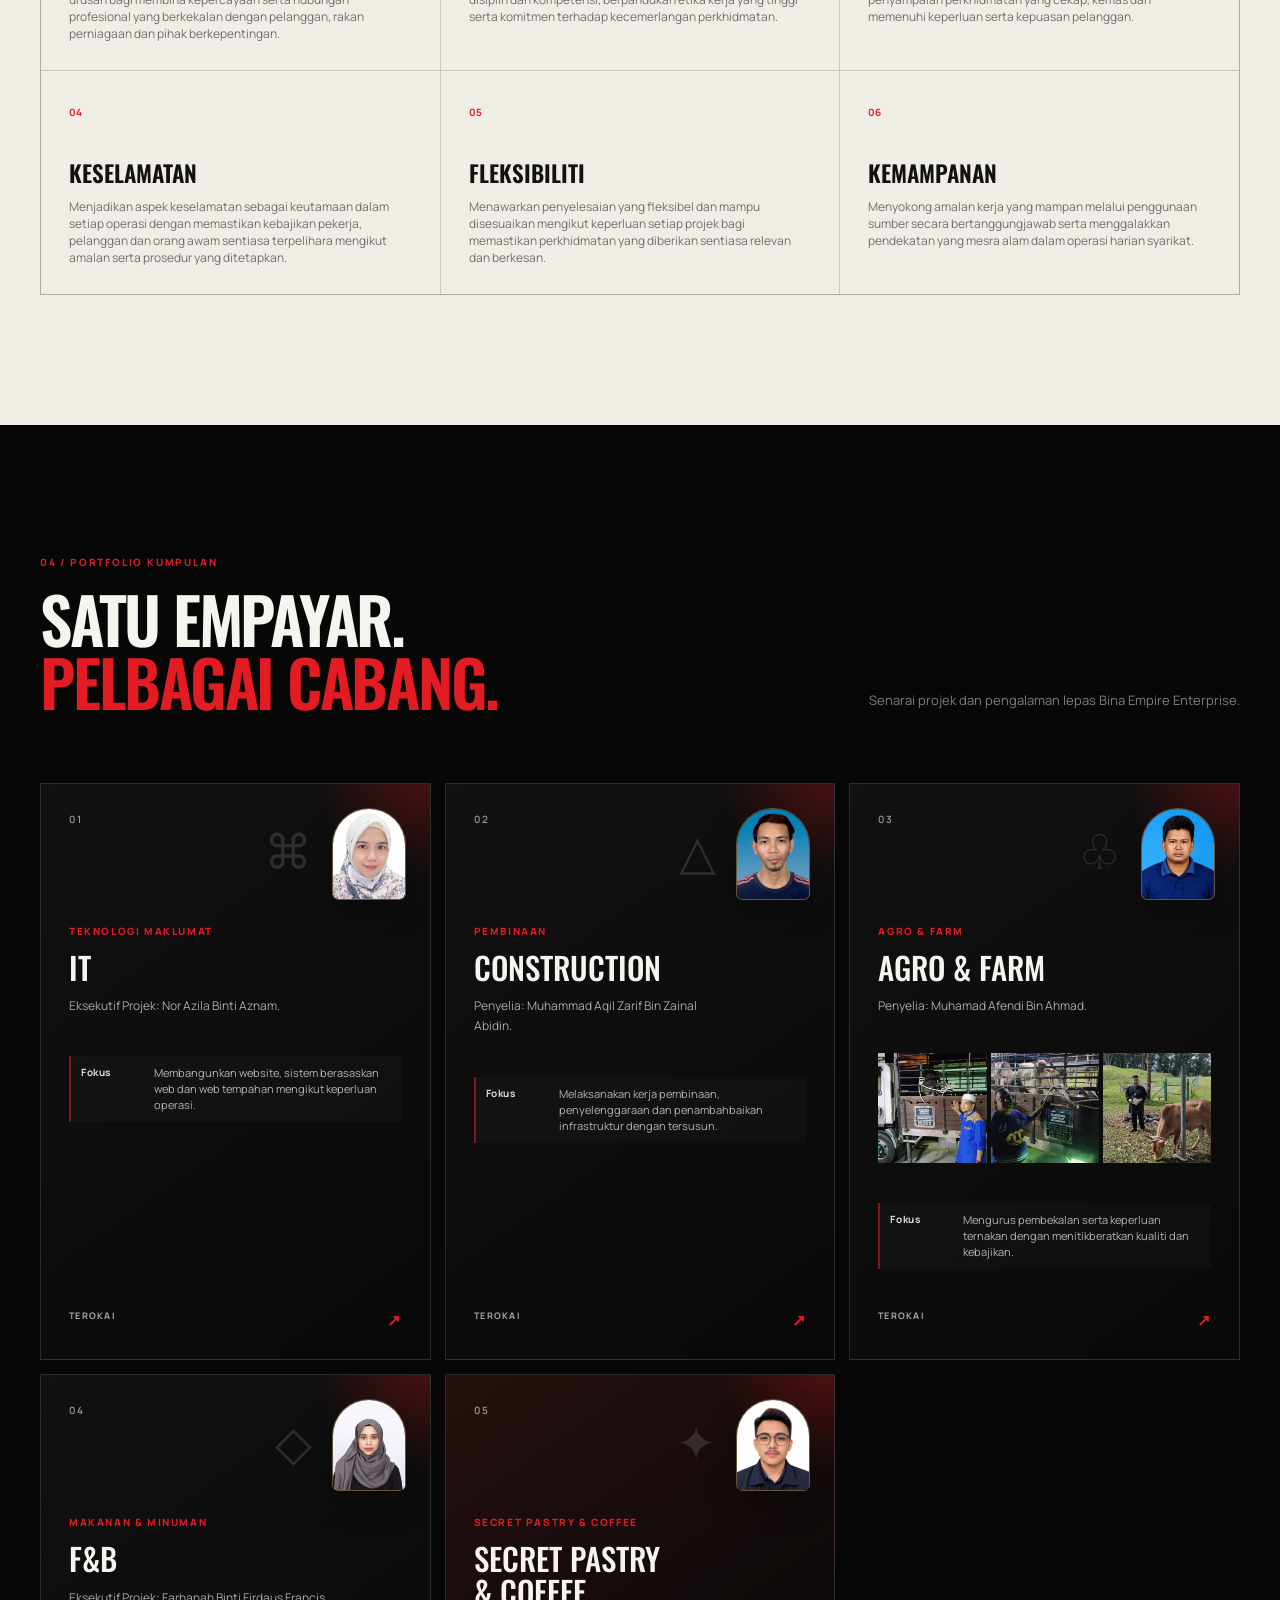
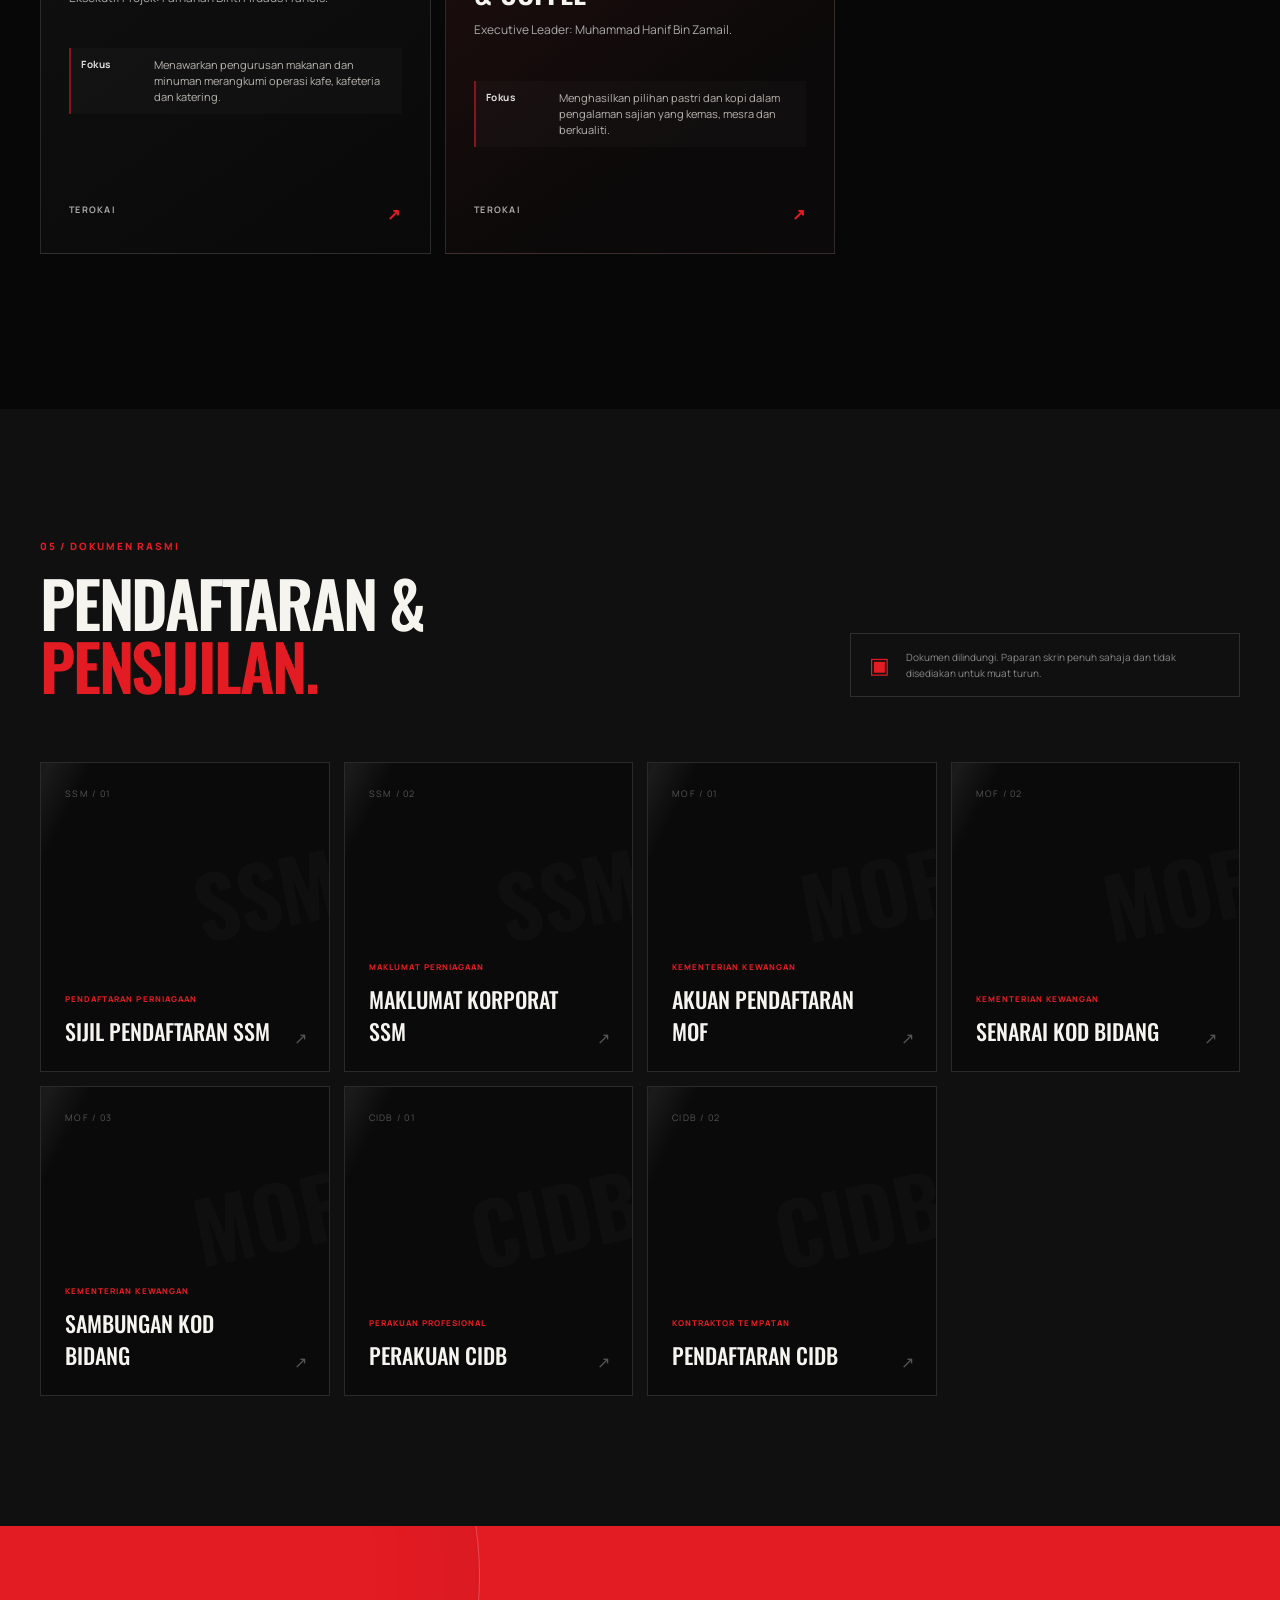
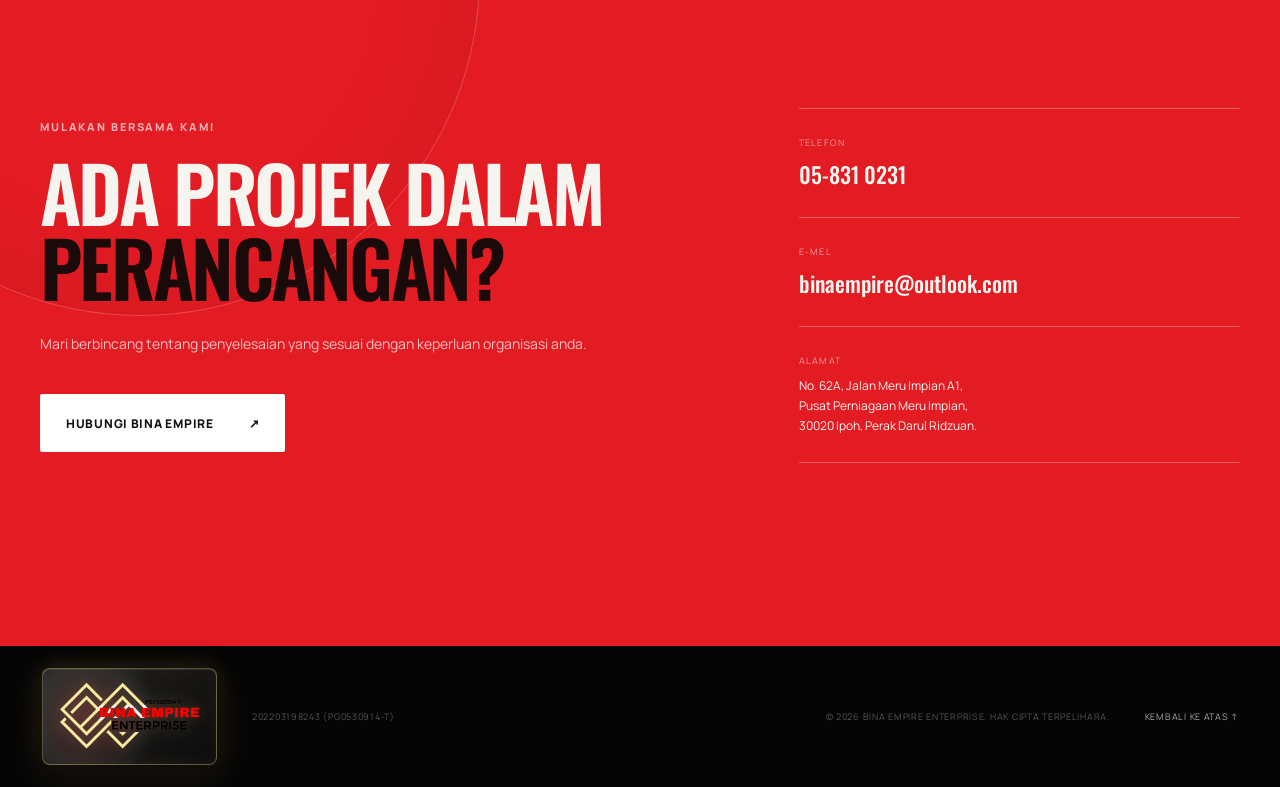
==== commit c3c41f49: "Refine organization branches and project scope copy" ====
--- a/index.html
+++ b/index.html
@@ -274,9 +274,11 @@
                             <h3>Muhammad Aqil Zarif Bin Zainal Abidin</h3>
                         </article>
                         <article class="org-card org-division-card">
-                            <small>Secret Pastry &amp; Coffee</small><span>Pengurus</span>
+                            <small>Secret Pastry &amp; Coffee</small><span>Executive Leader</span>
                             <h3>Muhammad Hanif Bin Zamail</h3>
-                            <div class="org-subordinate"><b>Penyelia</b><p>Nur Maisarah Binti Rosidi</p></div>
+                            <div class="org-subordinate-group org-subordinate-group-single">
+                                <div class="org-subordinate"><b>Penyelia</b><p>Nur Maisarah Binti Rosidi</p></div>
+                            </div>
                         </article>
                         <article class="org-card org-division-card">
                             <small>Agro &amp; Farm</small><span>Penyelia</span>
@@ -285,8 +287,10 @@
                         <article class="org-card org-division-card">
                             <small>Teknologi Maklumat</small><span>Eksekutif Projek</span>
                             <h3>Nor Azila Binti Aznam</h3>
-                            <div class="org-subordinate"><b>Pelatih Industri</b><p>Nik Muhammad Suhail Bin Nik Othman</p></div>
-                            <div class="org-subordinate"><b>Pelatih Industri</b><p>Firdaus Sim Chong Fei</p></div>
+                            <div class="org-subordinate-group org-subordinate-group-pair">
+                                <div class="org-subordinate"><b>Pelatih Industri</b><p>Nik Muhammad Suhail Bin Nik Othman</p></div>
+                                <div class="org-subordinate"><b>Pelatih Industri</b><p>Firdaus Sim Chong Fei</p></div>
+                            </div>
                         </article>
                         <article class="org-card org-division-card">
                             <small>Makanan &amp; Minuman</small><span>Eksekutif Projek</span>
@@ -464,7 +468,7 @@
                 <button class="subproject-card subproject-card-featured reveal tilt-card" type="button"
                     data-project="secret-pastry" data-delay="160">
                     <span class="subproject-index">05</span><span class="subproject-icon">✦</span>
-                    <div class="subproject-main"><small>Secret Pastry &amp; Coffee</small><h3>Secret Pastry<br>&amp; Coffee</h3><p>Pengurus: Muhammad Hanif Bin Zamail.</p></div>
+                    <div class="subproject-main"><small>Secret Pastry &amp; Coffee</small><h3>Secret Pastry<br>&amp; Coffee</h3><p>Executive Leader: Muhammad Hanif Bin Zamail.</p></div>
                     <div class="subproject-projects"><span><b>Fokus</b>Menghasilkan pilihan pastri dan kopi dalam pengalaman sajian yang kemas, mesra dan berkualiti.</span></div>
                     <span class="subproject-open">Terokai <i>↗</i></span>
                 </button>
@@ -631,7 +635,7 @@
     </div>
 
     <!-- Fail fungsi interaktif -->
-    <script src="script.js?v=20260929-28"></script>
+    <script src="script.js?v=20260930-29"></script>
 </body>
 
 </html>
--- a/styles.css
+++ b/styles.css
@@ -1028,7 +1028,50 @@
 .org-division-card::before { content: ""; position: absolute; width: 1px; height: 18px; left: 50%; bottom: 100%; background: rgba(255,255,255,.22); }
 .org-division-card > span { margin-top: 18px; color: #777; font-size: 8px; letter-spacing: .1em; text-transform: uppercase; }
 .org-division-card h3 { font-size: 15px; }
-.org-subordinate { position: relative; margin-top: 20px; padding-top: 18px; border-top: 1px solid var(--garis); }
+.org-subordinate-group {
+    position: relative;
+    display: grid;
+    gap: 14px;
+    width: 100%;
+    margin-top: 30px;
+    padding-top: 24px;
+}
+.org-subordinate-group-pair { grid-template-columns: repeat(2, minmax(0, 1fr)); }
+.org-subordinate-group-single { grid-template-columns: 1fr; }
+.org-subordinate-group::after {
+    content: "";
+    position: absolute;
+    width: 1px;
+    height: 30px;
+    left: 50%;
+    bottom: 100%;
+    background: rgba(255,255,255,.22);
+}
+.org-subordinate-group-pair::before {
+    content: "";
+    position: absolute;
+    height: 1px;
+    top: 0;
+    left: 25%;
+    right: 25%;
+    background: rgba(255,255,255,.22);
+}
+.org-subordinate {
+    position: relative;
+    min-width: 0;
+    padding: 15px 8px 0;
+    border: 1px solid var(--garis);
+    background: rgba(255,255,255,.012);
+}
+.org-subordinate::before {
+    content: "";
+    position: absolute;
+    width: 1px;
+    height: 24px;
+    left: 50%;
+    bottom: 100%;
+    background: rgba(255,255,255,.22);
+}
 .org-subordinate b { color: #777; font-size: 7px; letter-spacing: .1em; text-transform: uppercase; }
 .org-subordinate p { margin-top: 7px; color: #bbb; font: 500 13px/1.15 var(--font-tajuk); text-transform: uppercase; }
 
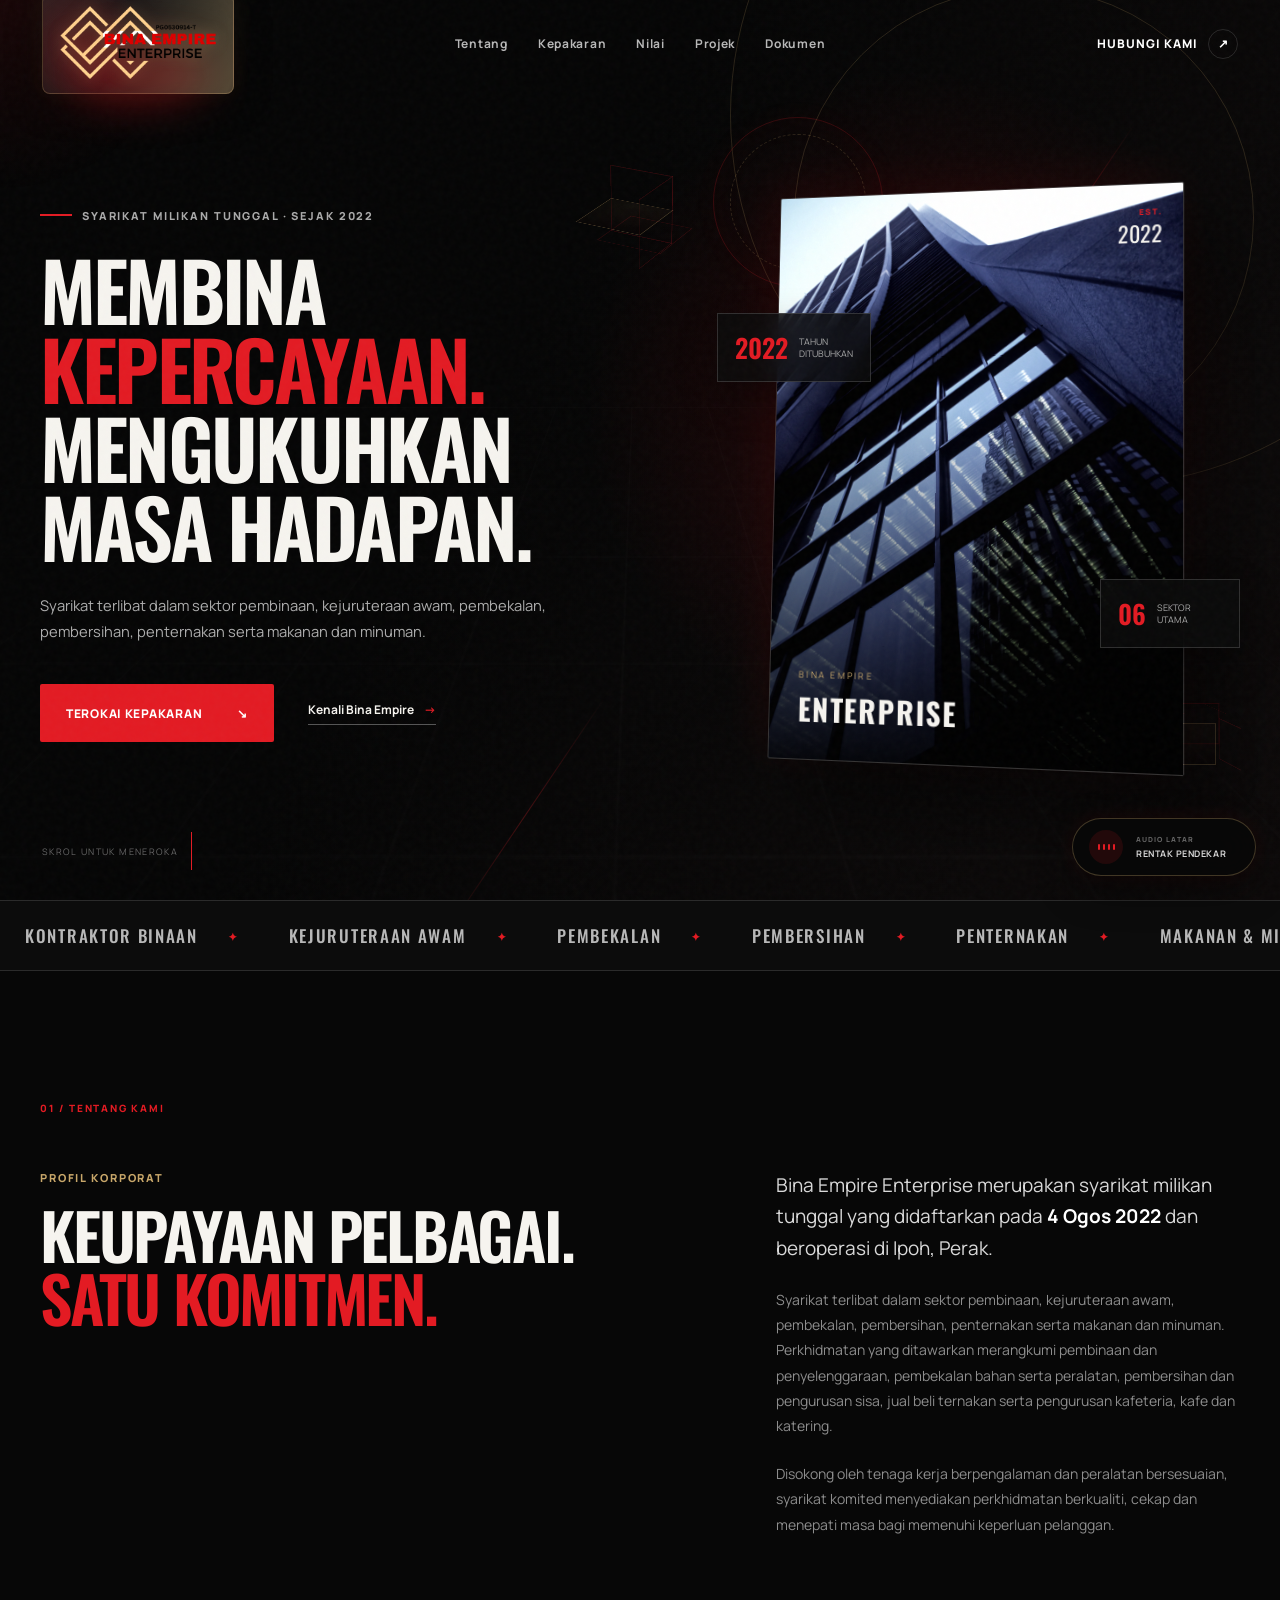
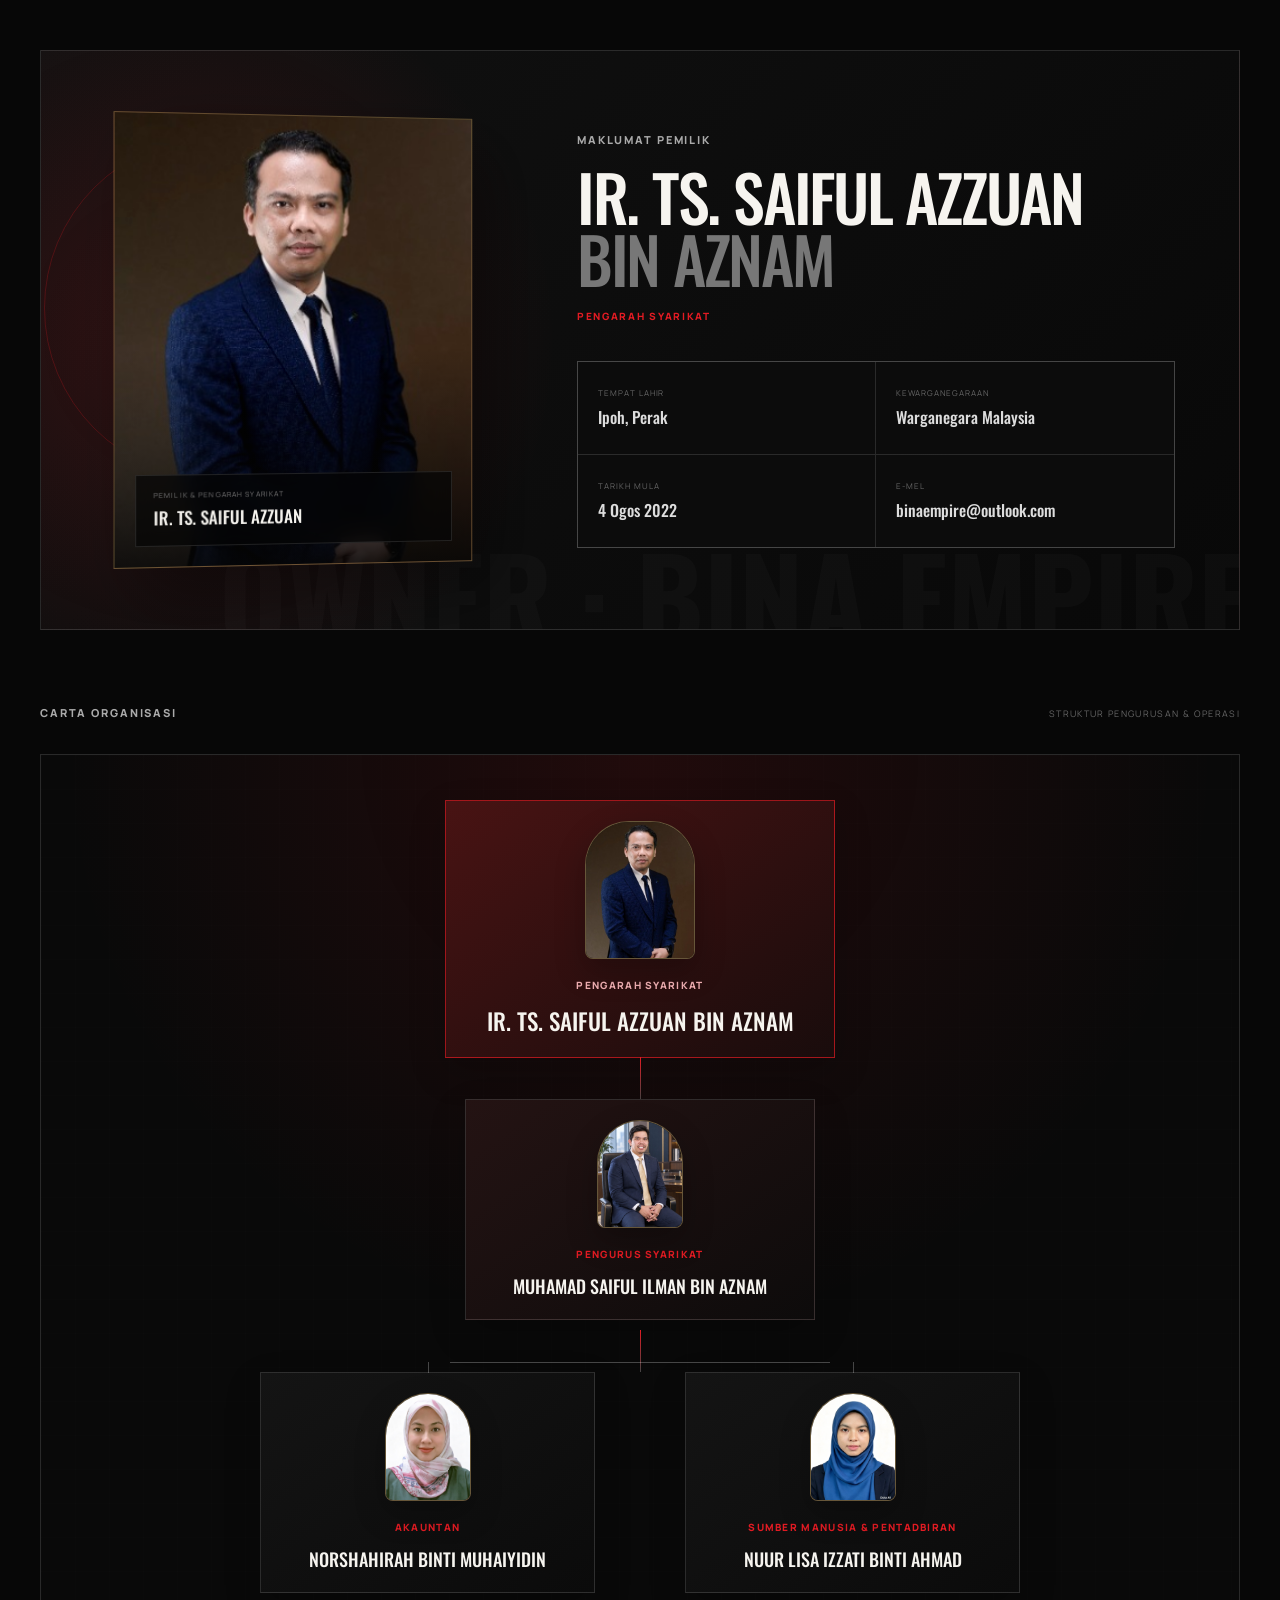
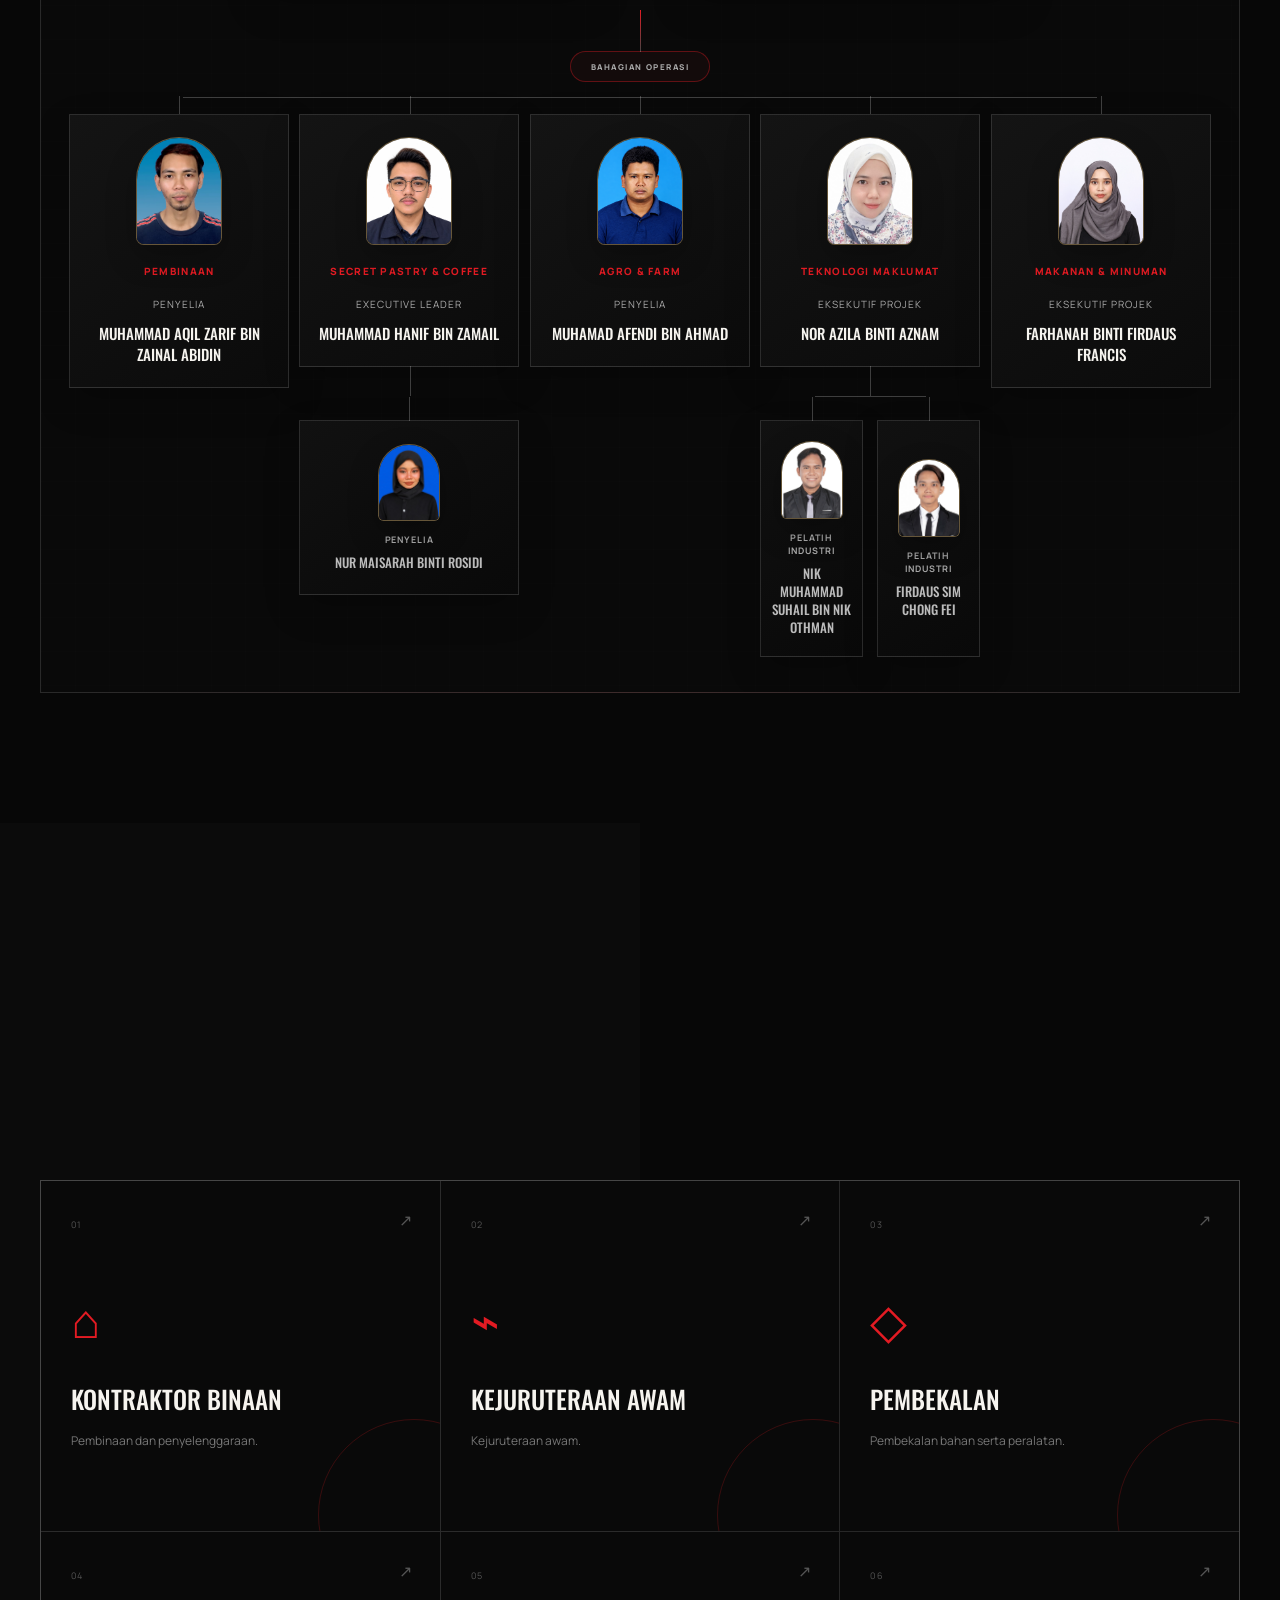
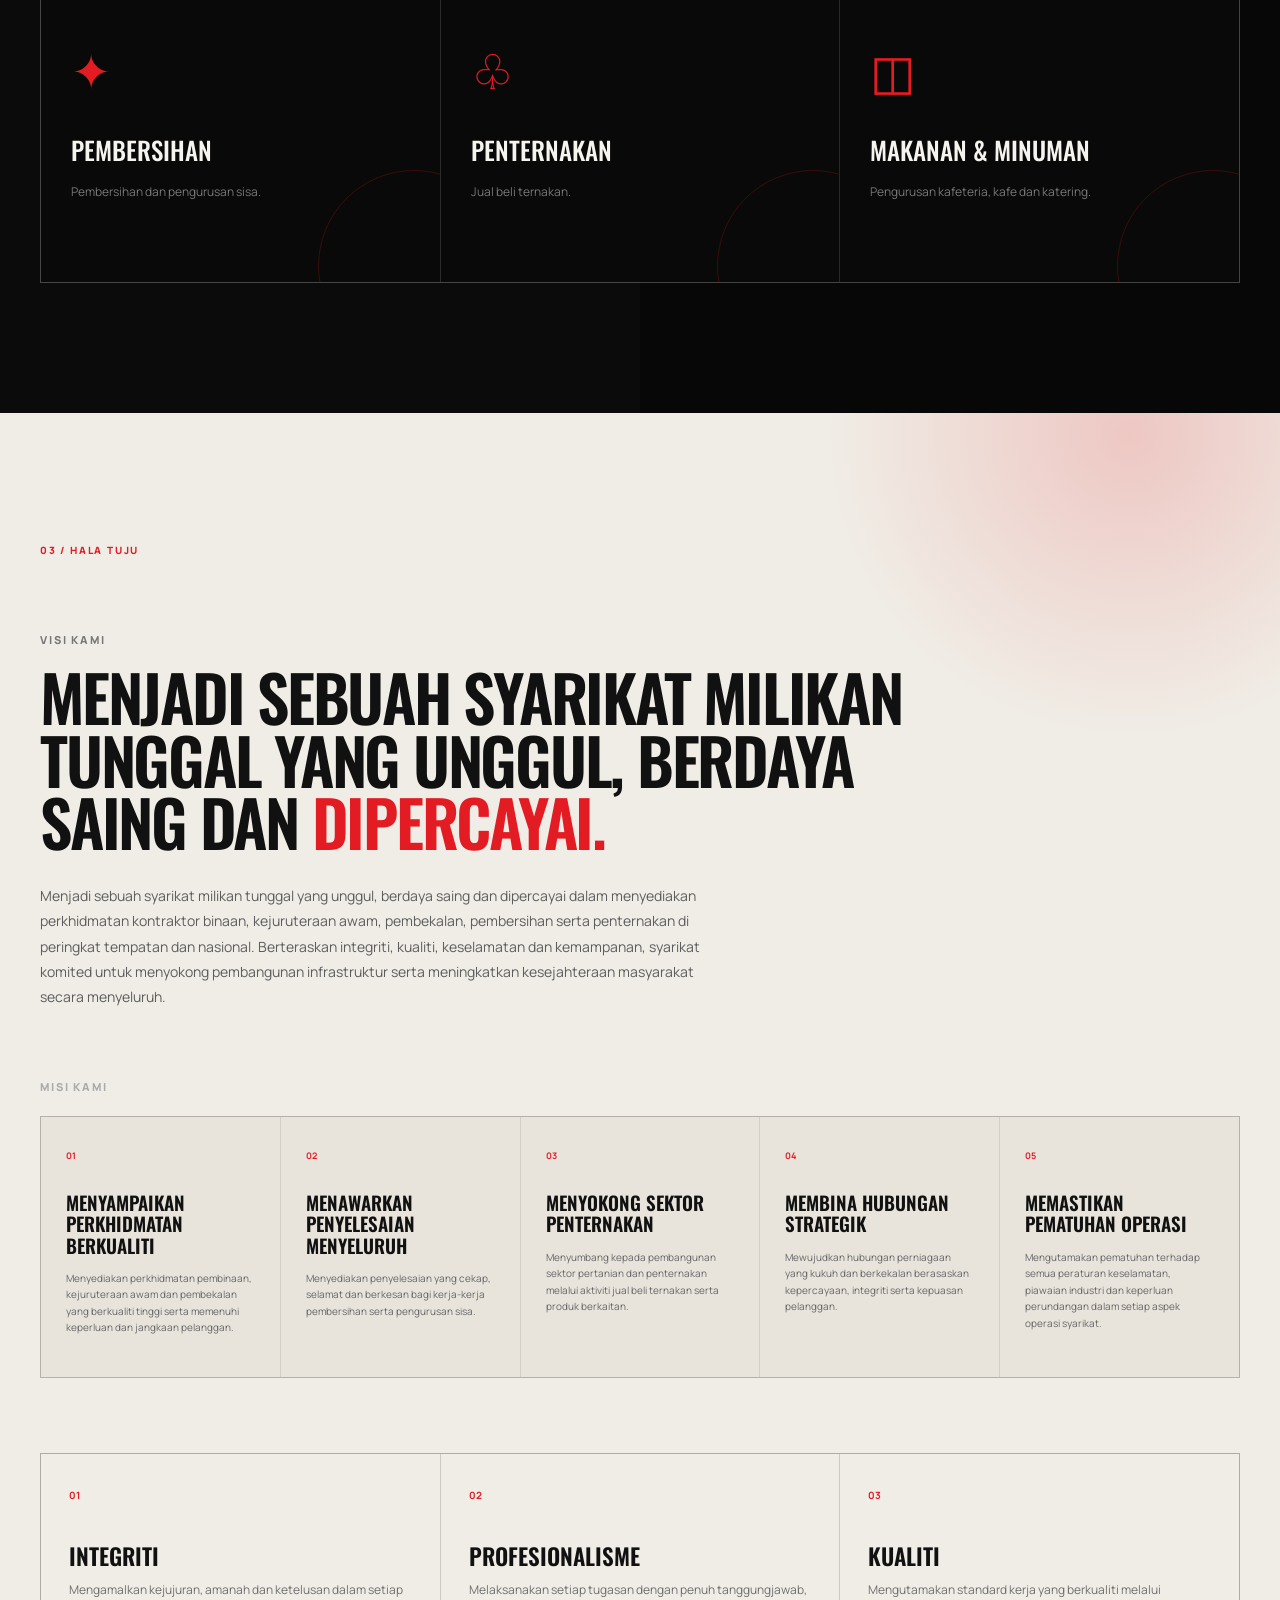
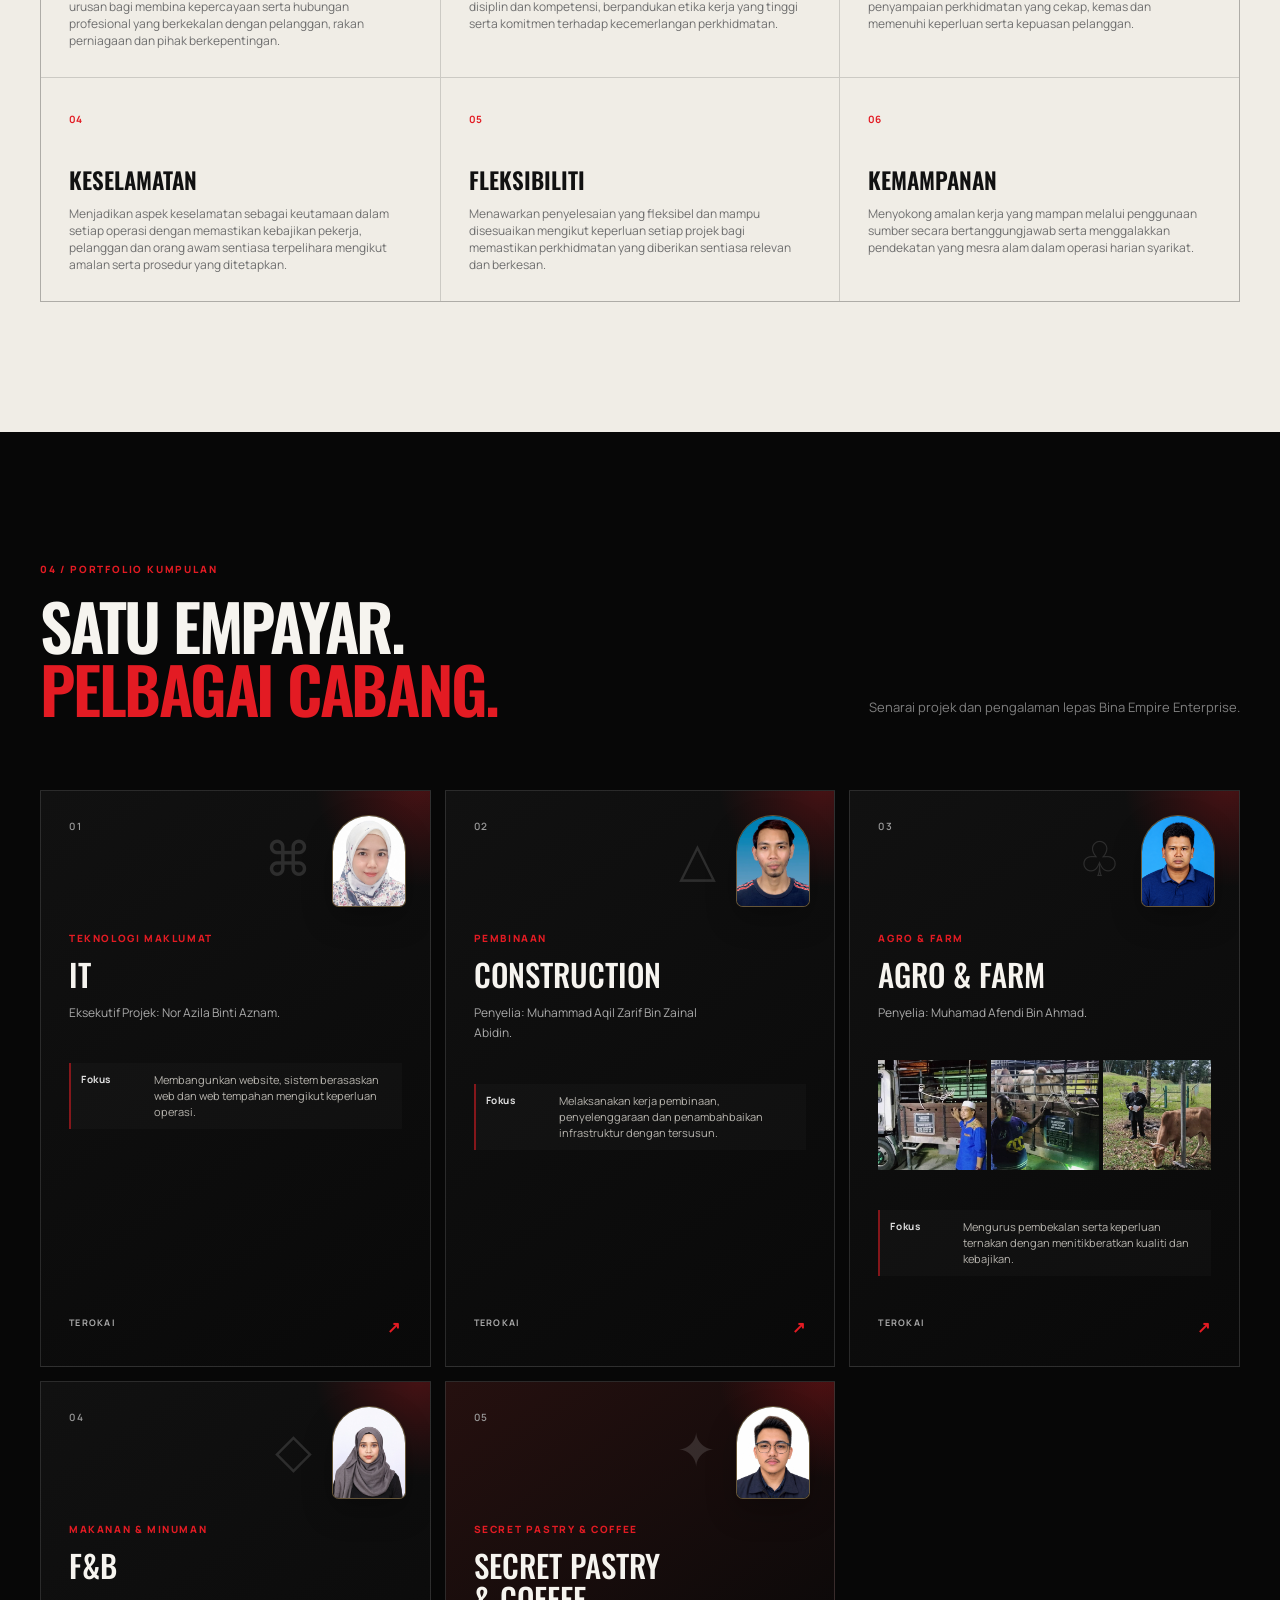
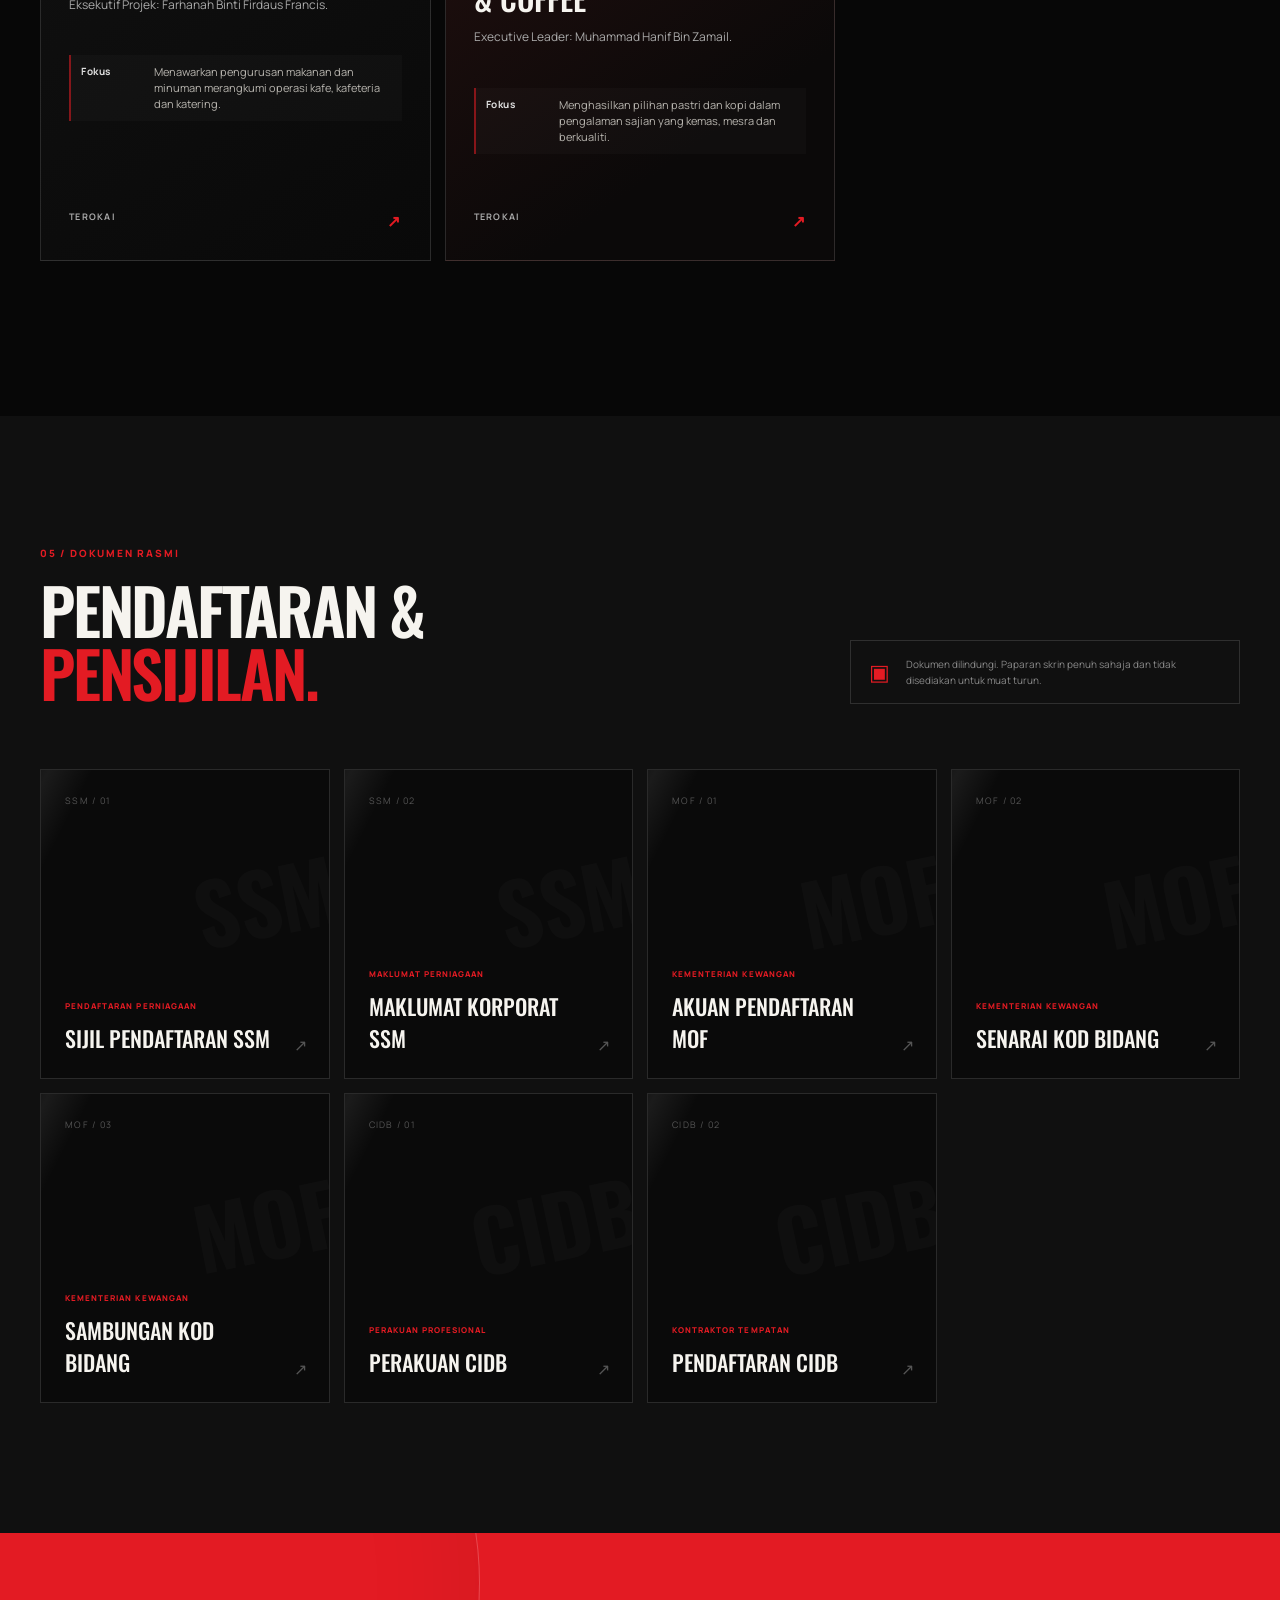
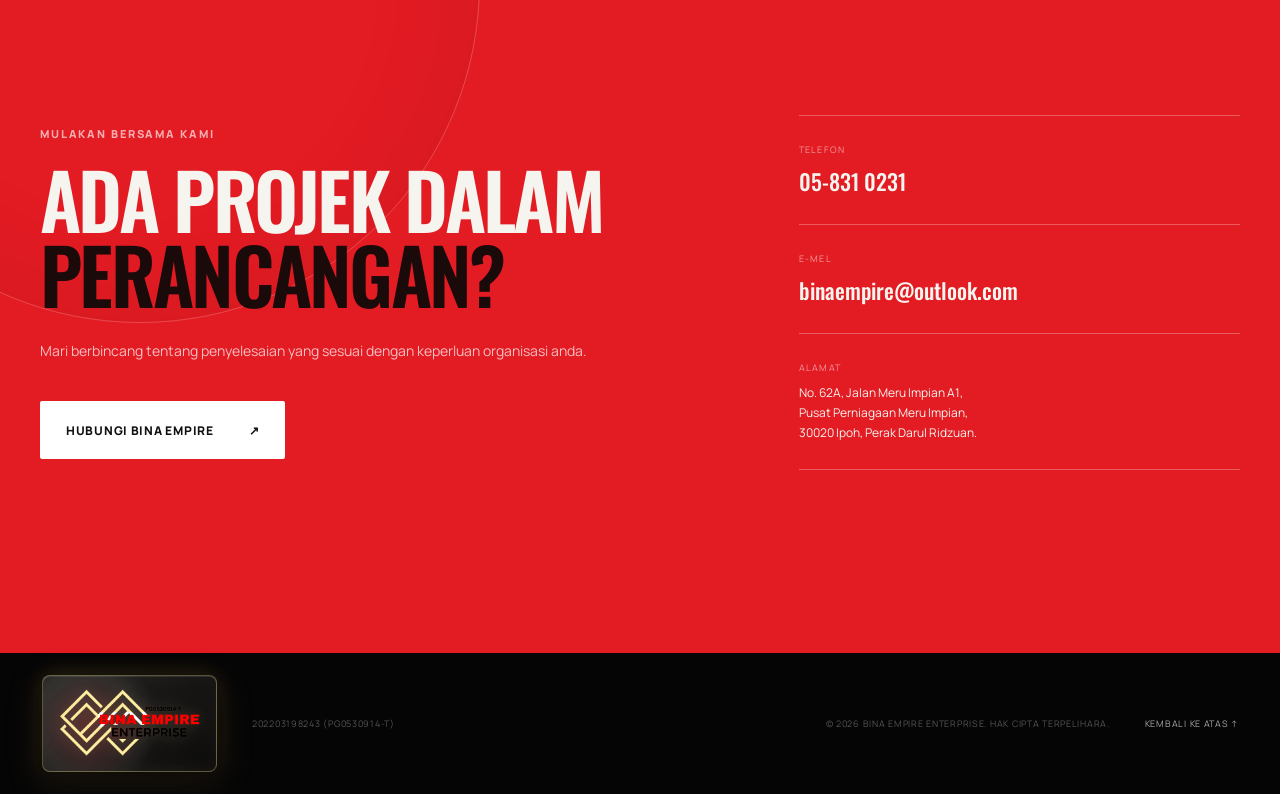
==== commit 24bbdf7e: "Separate subordinate organization chart nodes" ====
--- a/index.html
+++ b/index.html
@@ -269,33 +269,43 @@
                     <div class="org-division-label"><span>Bahagian Operasi</span></div>
 
                     <div class="org-level org-level-divisions">
-                        <article class="org-card org-division-card">
-                            <small>Pembinaan</small><span>Penyelia</span>
-                            <h3>Muhammad Aqil Zarif Bin Zainal Abidin</h3>
-                        </article>
-                        <article class="org-card org-division-card">
-                            <small>Secret Pastry &amp; Coffee</small><span>Executive Leader</span>
-                            <h3>Muhammad Hanif Bin Zamail</h3>
+                        <div class="org-branch">
+                            <article class="org-card org-division-card">
+                                <small>Pembinaan</small><span>Penyelia</span>
+                                <h3>Muhammad Aqil Zarif Bin Zainal Abidin</h3>
+                            </article>
+                        </div>
+                        <div class="org-branch">
+                            <article class="org-card org-division-card">
+                                <small>Secret Pastry &amp; Coffee</small><span>Executive Leader</span>
+                                <h3>Muhammad Hanif Bin Zamail</h3>
+                            </article>
                             <div class="org-subordinate-group org-subordinate-group-single">
-                                <div class="org-subordinate"><b>Penyelia</b><p>Nur Maisarah Binti Rosidi</p></div>
+                                <article class="org-card org-subordinate"><b>Penyelia</b><p>Nur Maisarah Binti Rosidi</p></article>
                             </div>
-                        </article>
-                        <article class="org-card org-division-card">
-                            <small>Agro &amp; Farm</small><span>Penyelia</span>
-                            <h3>Muhamad Afendi Bin Ahmad</h3>
-                        </article>
-                        <article class="org-card org-division-card">
-                            <small>Teknologi Maklumat</small><span>Eksekutif Projek</span>
-                            <h3>Nor Azila Binti Aznam</h3>
+                        </div>
+                        <div class="org-branch">
+                            <article class="org-card org-division-card">
+                                <small>Agro &amp; Farm</small><span>Penyelia</span>
+                                <h3>Muhamad Afendi Bin Ahmad</h3>
+                            </article>
+                        </div>
+                        <div class="org-branch">
+                            <article class="org-card org-division-card">
+                                <small>Teknologi Maklumat</small><span>Eksekutif Projek</span>
+                                <h3>Nor Azila Binti Aznam</h3>
+                            </article>
                             <div class="org-subordinate-group org-subordinate-group-pair">
-                                <div class="org-subordinate"><b>Pelatih Industri</b><p>Nik Muhammad Suhail Bin Nik Othman</p></div>
-                                <div class="org-subordinate"><b>Pelatih Industri</b><p>Firdaus Sim Chong Fei</p></div>
+                                <article class="org-card org-subordinate"><b>Pelatih Industri</b><p>Nik Muhammad Suhail Bin Nik Othman</p></article>
+                                <article class="org-card org-subordinate"><b>Pelatih Industri</b><p>Firdaus Sim Chong Fei</p></article>
                             </div>
-                        </article>
-                        <article class="org-card org-division-card">
-                            <small>Makanan &amp; Minuman</small><span>Eksekutif Projek</span>
-                            <h3>Farhanah Binti Firdaus Francis</h3>
-                        </article>
+                        </div>
+                        <div class="org-branch">
+                            <article class="org-card org-division-card">
+                                <small>Makanan &amp; Minuman</small><span>Eksekutif Projek</span>
+                                <h3>Farhanah Binti Firdaus Francis</h3>
+                            </article>
+                        </div>
                     </div>
                 </div>
             </div>
@@ -635,7 +645,7 @@
     </div>
 
     <!-- Fail fungsi interaktif -->
-    <script src="script.js?v=20260930-29"></script>
+    <script src="script.js?v=20260930-30"></script>
 </body>
 
 </html>
--- a/styles.css
+++ b/styles.css
@@ -1024,8 +1024,9 @@
 .org-division-label { position: relative; z-index: 2; width: max-content; margin: 58px auto 32px; padding: 9px 20px; border: 1px solid rgba(227,27,35,.38); border-radius: 50px; background: #130b0b; color: #aaa; font-size: 8px; font-weight: 800; letter-spacing: .18em; text-transform: uppercase; }
 .org-level-divisions { display: grid; grid-template-columns: repeat(5,1fr); gap: 10px; }
 .org-level-divisions::before { content: ""; position: absolute; height: 1px; top: -17px; left: 10%; right: 10%; background: rgba(255,255,255,.22); }
+.org-branch { position: relative; min-width: 0; }
+.org-branch::before { content: ""; position: absolute; z-index: 3; width: 1px; height: 18px; left: 50%; bottom: 100%; background: rgba(255,255,255,.22); }
 .org-division-card { min-height: 185px; justify-content: flex-start; padding: 22px 14px; }
-.org-division-card::before { content: ""; position: absolute; width: 1px; height: 18px; left: 50%; bottom: 100%; background: rgba(255,255,255,.22); }
 .org-division-card > span { margin-top: 18px; color: #777; font-size: 8px; letter-spacing: .1em; text-transform: uppercase; }
 .org-division-card h3 { font-size: 15px; }
 .org-subordinate-group {
@@ -1059,9 +1060,9 @@
 .org-subordinate {
     position: relative;
     min-width: 0;
-    padding: 15px 8px 0;
-    border: 1px solid var(--garis);
-    background: rgba(255,255,255,.012);
+    min-height: 175px;
+    padding: 20px 10px;
+    background: linear-gradient(145deg,#111,#090909);
 }
 .org-subordinate::before {
     content: "";
@@ -1080,11 +1081,11 @@
 .management-block.is-visible .org-level-manager .org-card { animation-delay: .12s; }
 .management-block.is-visible .org-level-administration .org-card:nth-child(1) { animation-delay: .22s; }
 .management-block.is-visible .org-level-administration .org-card:nth-child(2) { animation-delay: .3s; }
-.management-block.is-visible .org-division-card:nth-child(1) { animation-delay: .38s; }
-.management-block.is-visible .org-division-card:nth-child(2) { animation-delay: .45s; }
-.management-block.is-visible .org-division-card:nth-child(3) { animation-delay: .52s; }
-.management-block.is-visible .org-division-card:nth-child(4) { animation-delay: .59s; }
-.management-block.is-visible .org-division-card:nth-child(5) { animation-delay: .66s; }
+.management-block.is-visible .org-branch:nth-child(1) .org-card { animation-delay: .38s; }
+.management-block.is-visible .org-branch:nth-child(2) .org-card { animation-delay: .45s; }
+.management-block.is-visible .org-branch:nth-child(3) .org-card { animation-delay: .52s; }
+.management-block.is-visible .org-branch:nth-child(4) .org-card { animation-delay: .59s; }
+.management-block.is-visible .org-branch:nth-child(5) .org-card { animation-delay: .66s; }
 .management-block.is-visible .org-level-manager::before,.management-block.is-visible .org-level-administration::before,.management-block.is-visible .org-level-administration::after,.management-block.is-visible .org-level-divisions::before { animation: connectorGlow 2.6s ease-in-out infinite alternate; }
 
 @keyframes orgCardReveal { from { opacity: 0; transform: translateY(24px) scale(.96); } to { opacity: 1; transform: translateY(0) scale(1); } }
@@ -1783,7 +1784,7 @@
     .stats-grid { grid-template-columns: repeat(2, 1fr); }
     .organization-chart { padding-inline: 20px; }
     .org-level-divisions { grid-template-columns: repeat(2,1fr); }
-    .org-level-divisions::before, .org-division-card::before { display: none; }
+    .org-level-divisions::before, .org-branch::before { display: none; }
     .stats-grid article:nth-child(2) { border-right: 0; }
     .value-cards { grid-template-columns: repeat(2, 1fr); }
     .mission-grid { grid-template-columns: repeat(2,1fr); }
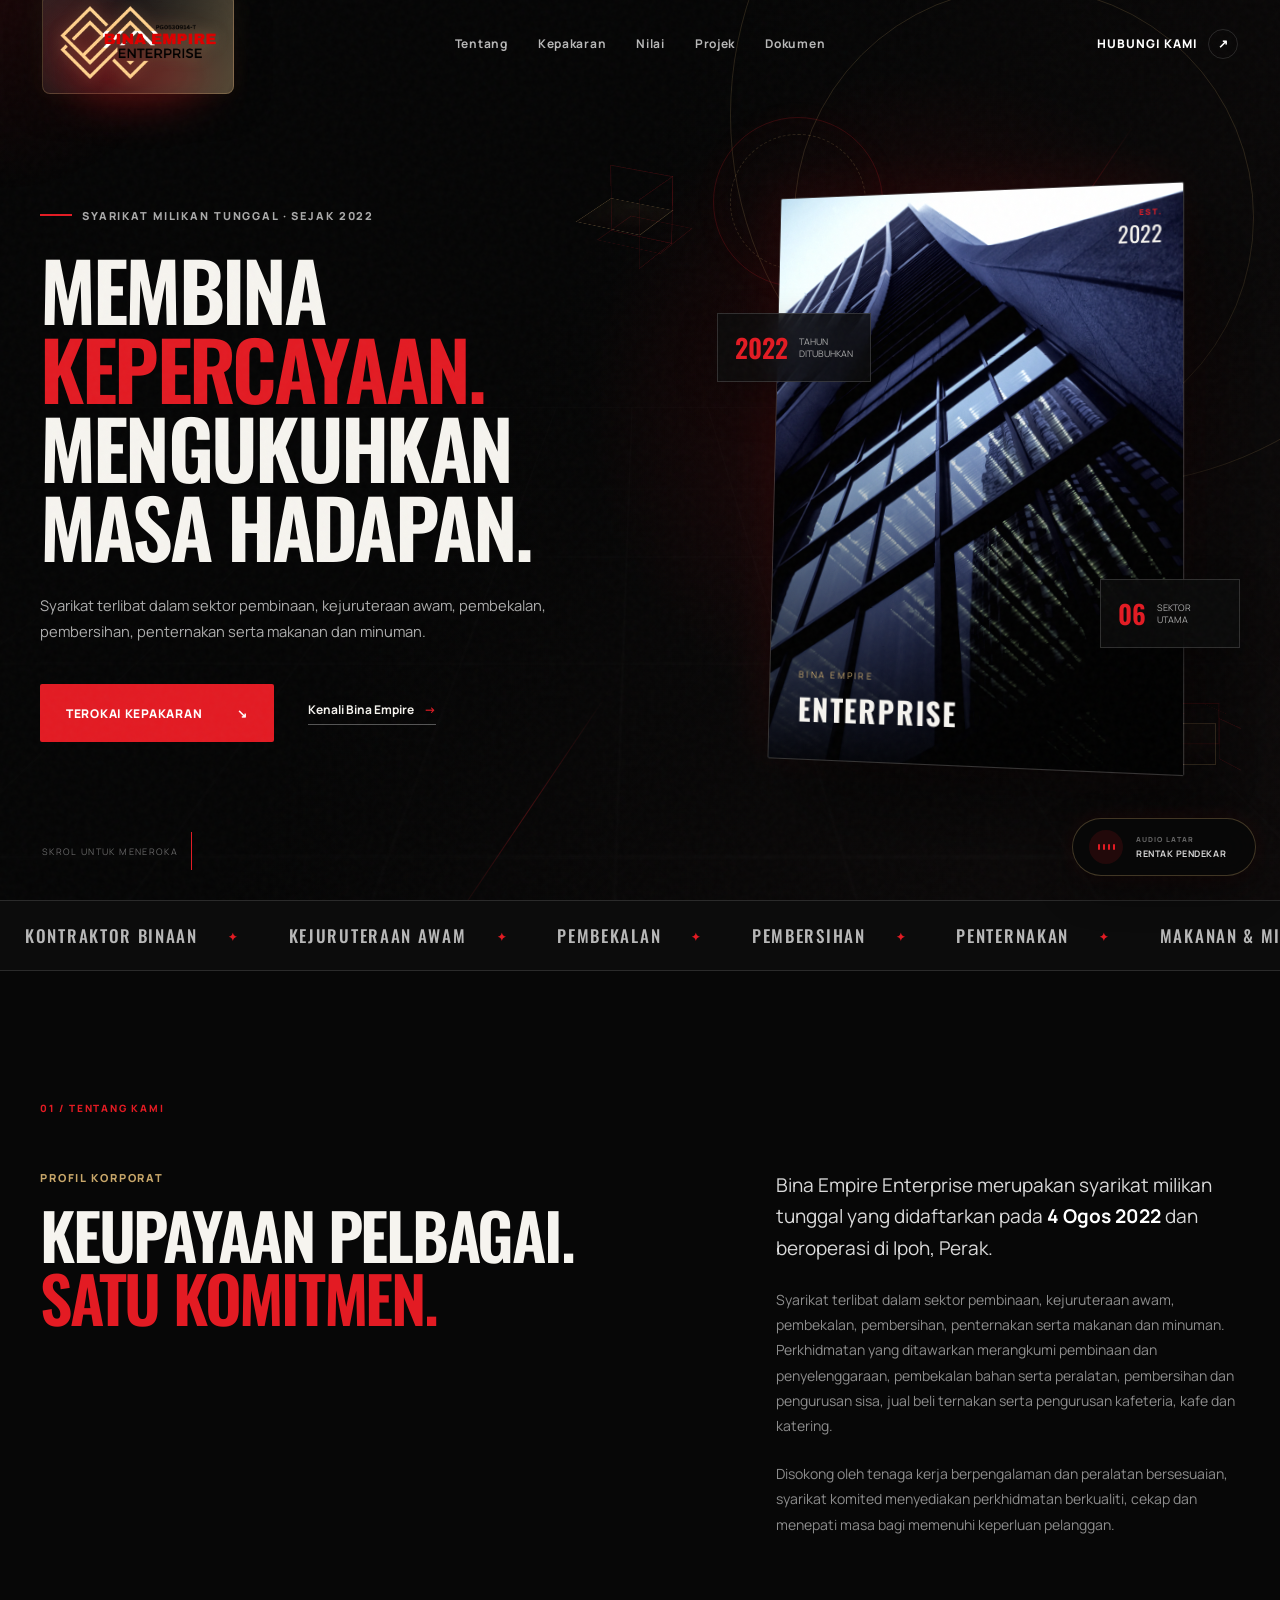
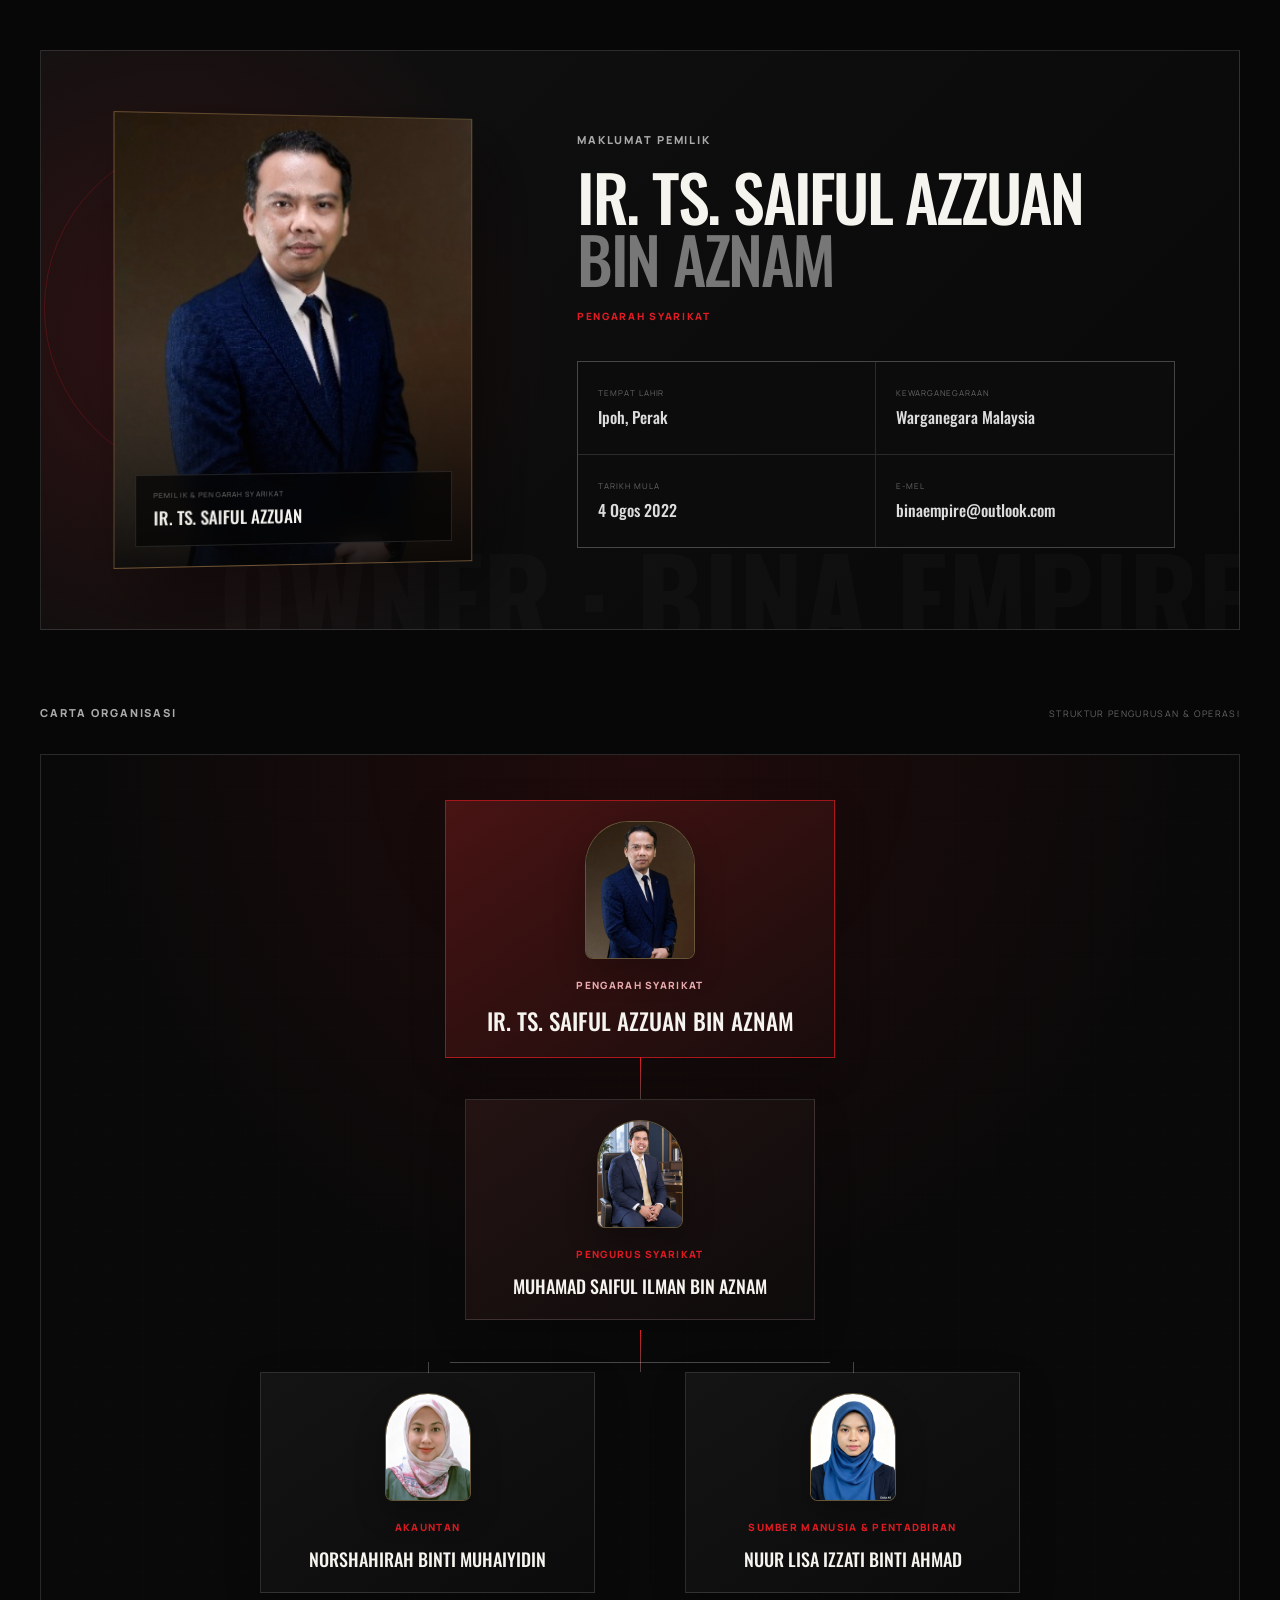
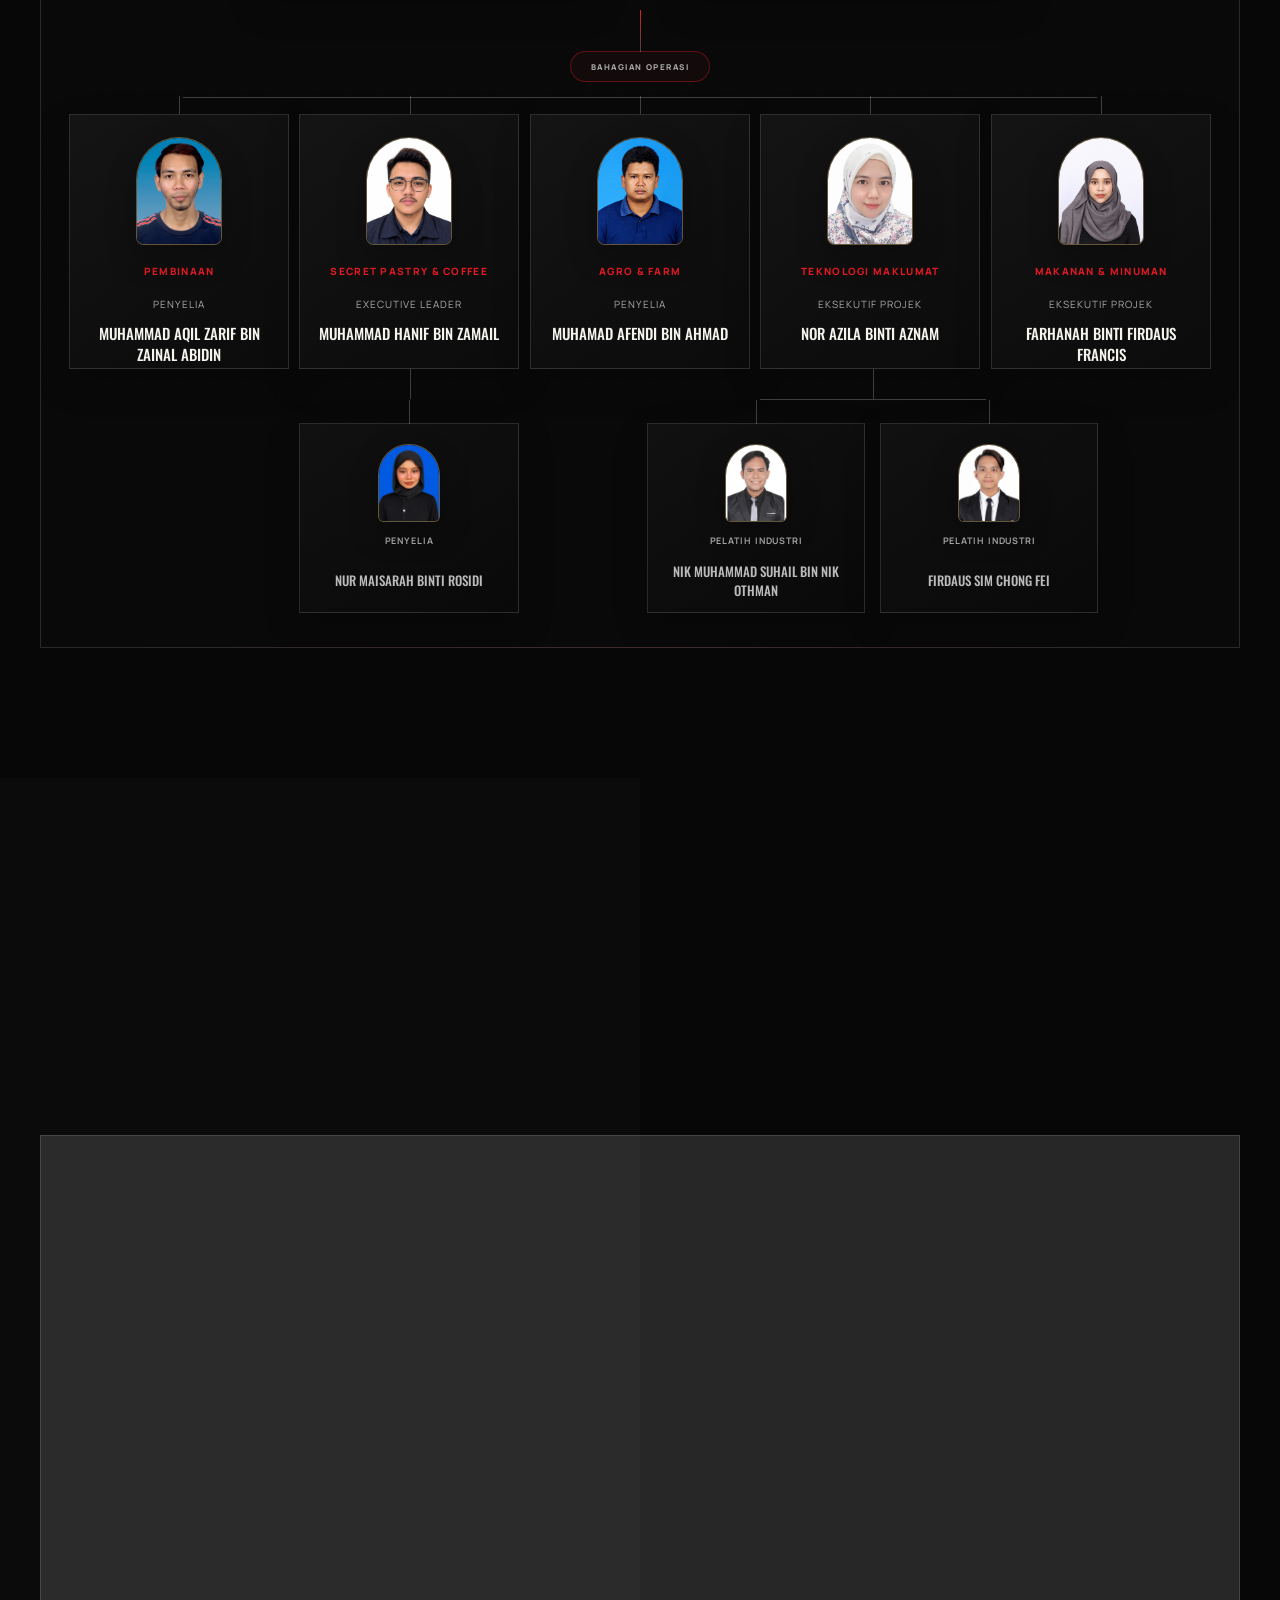
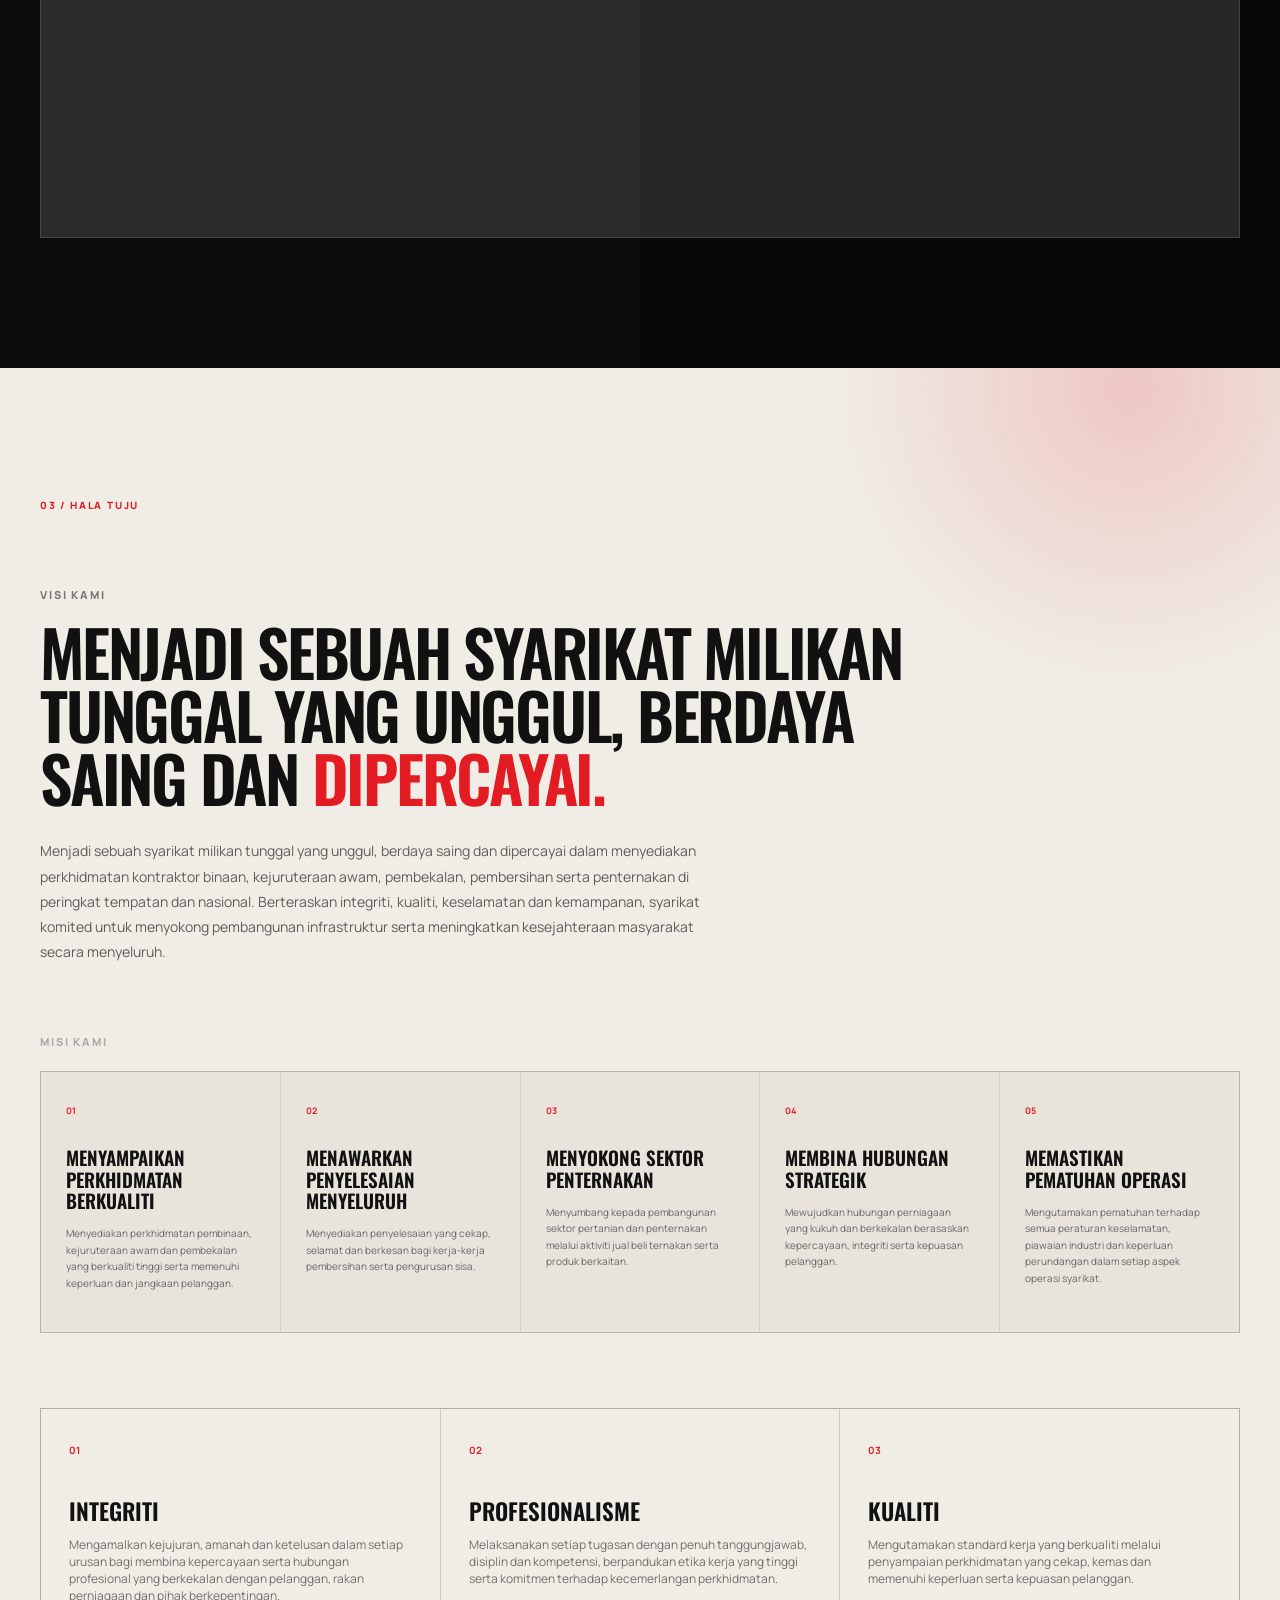
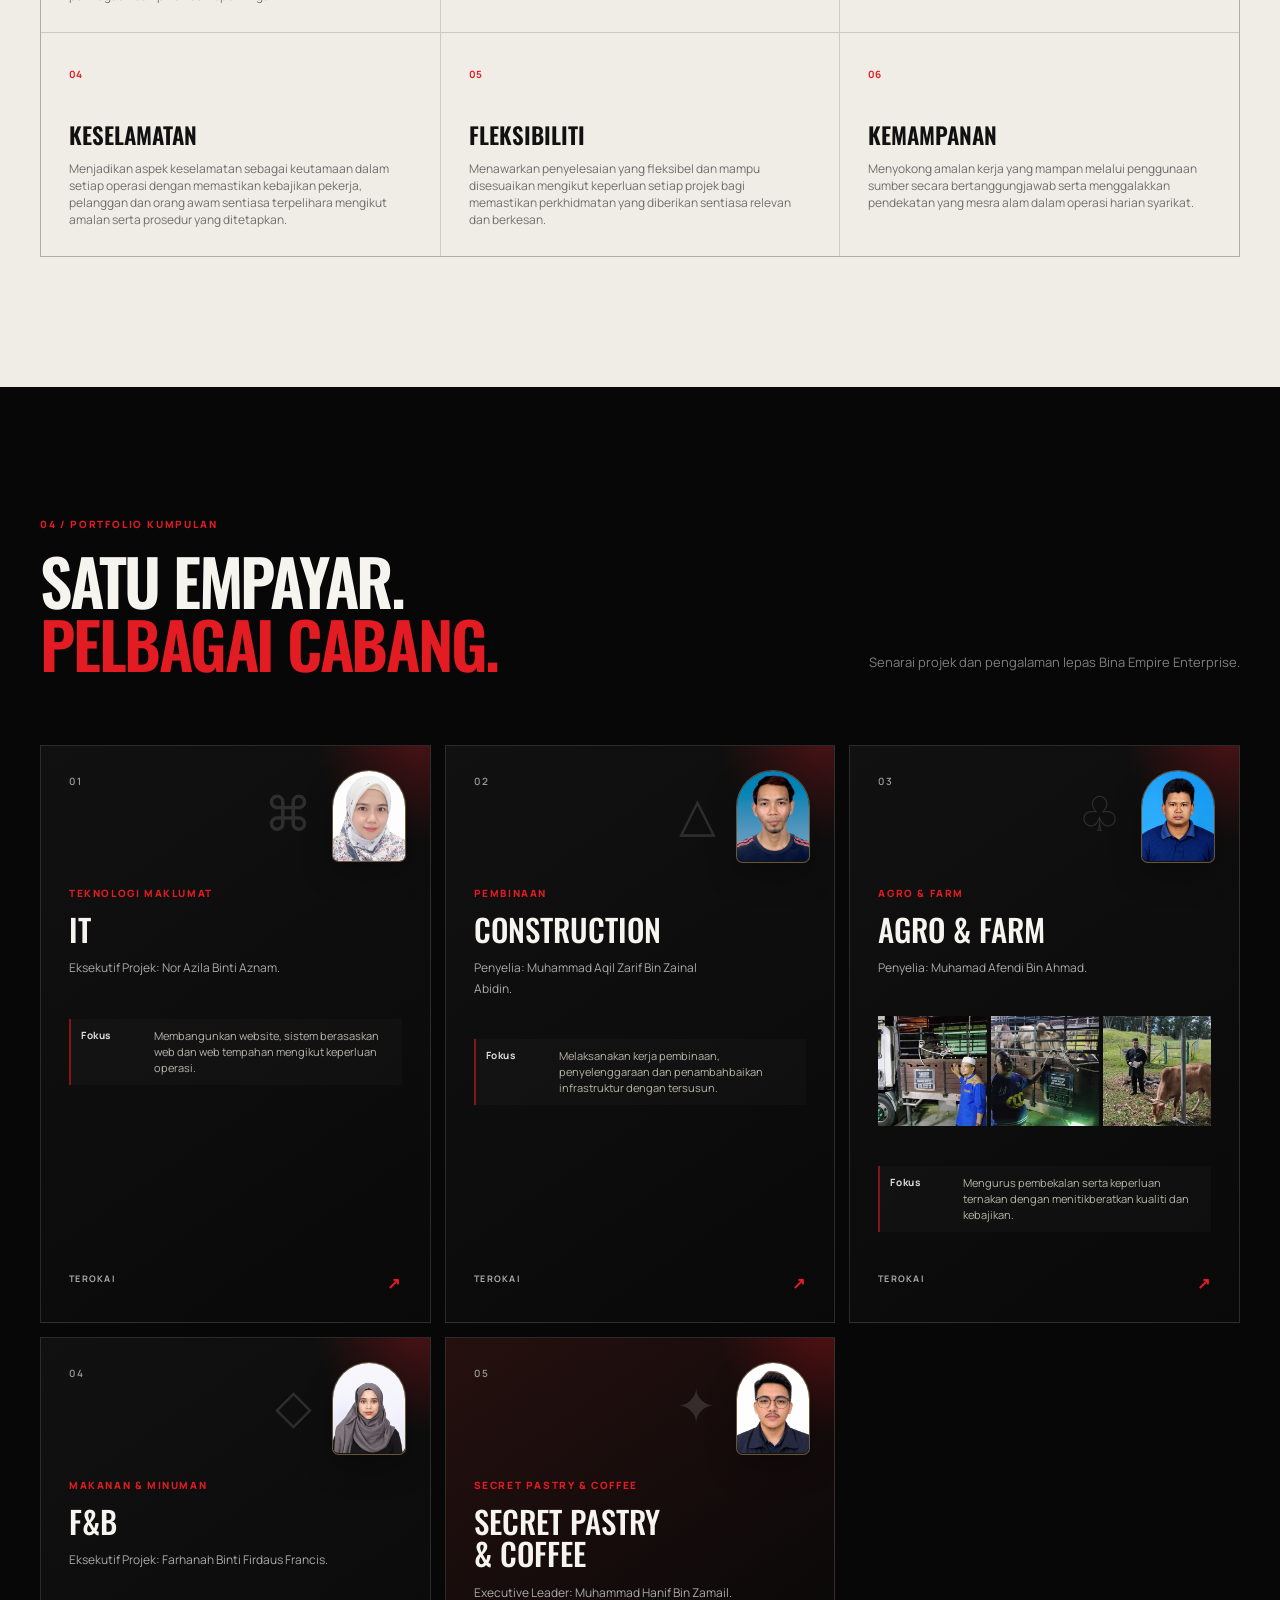
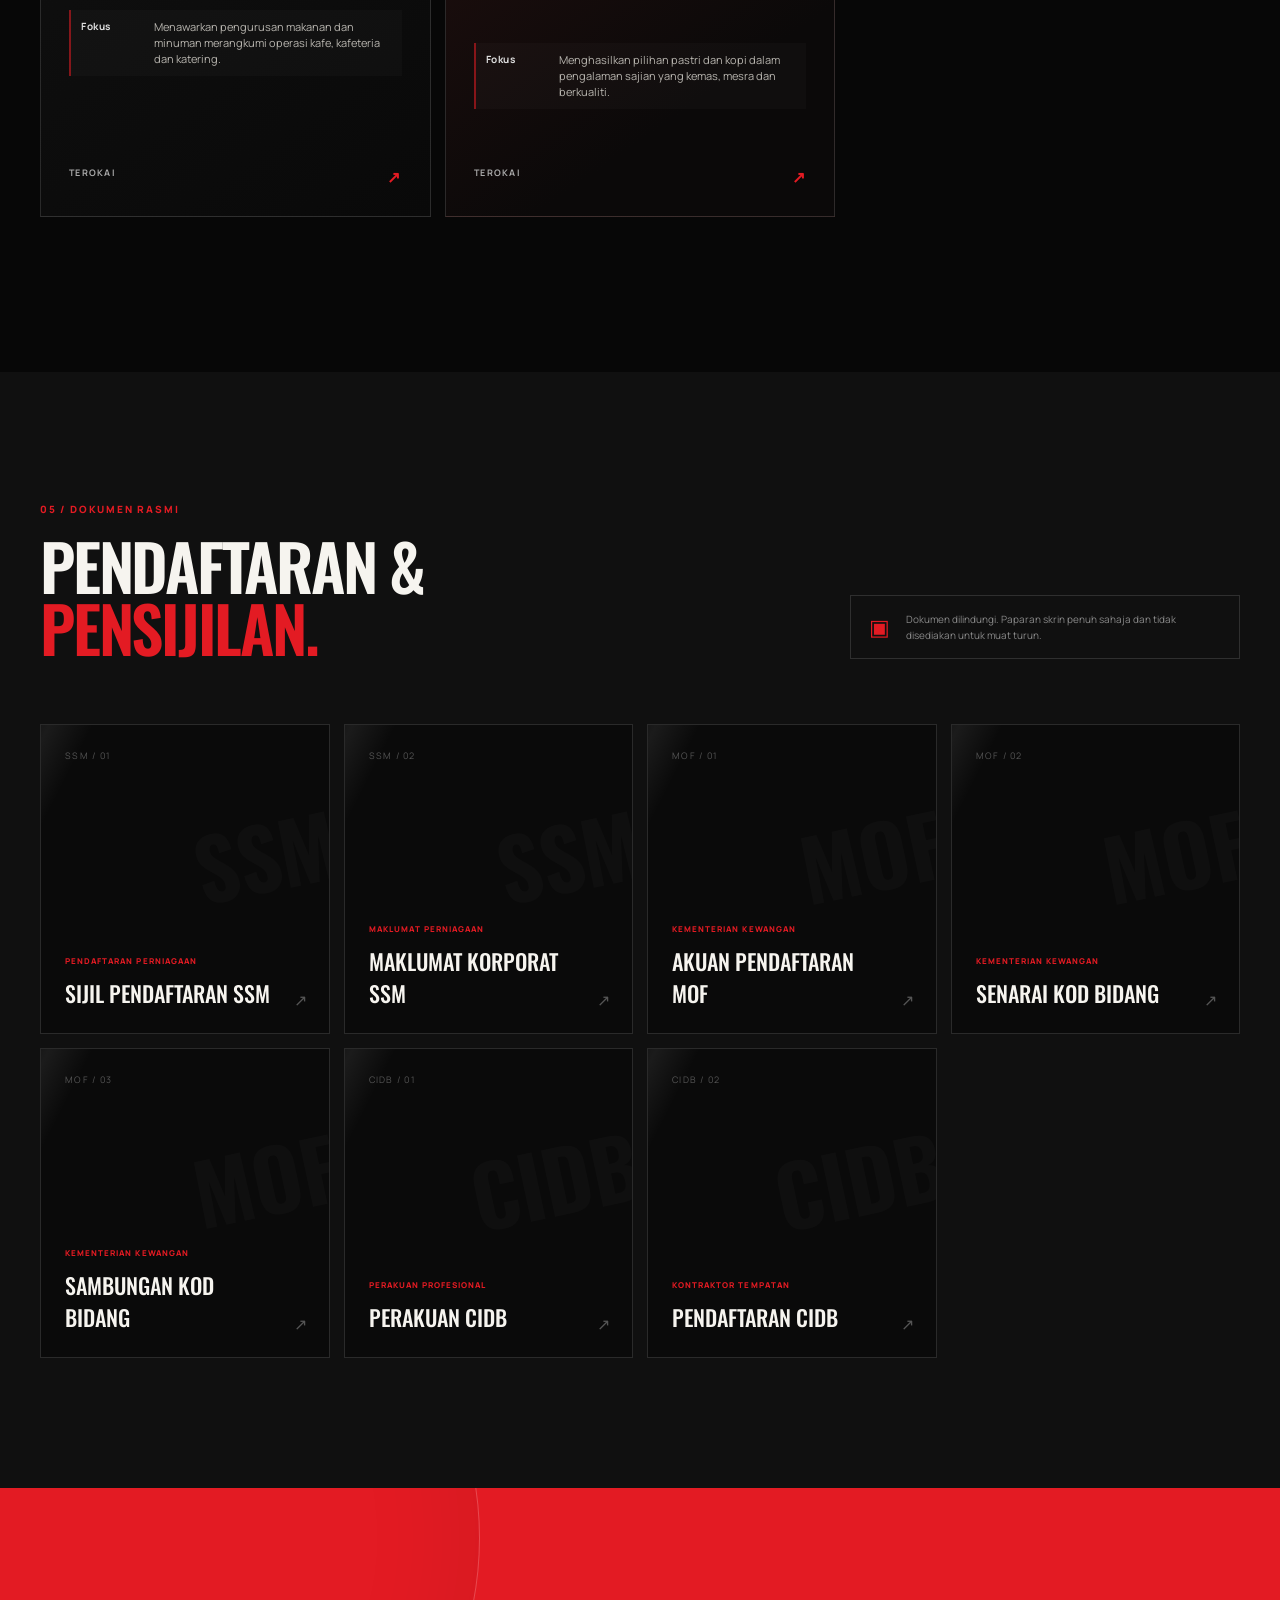
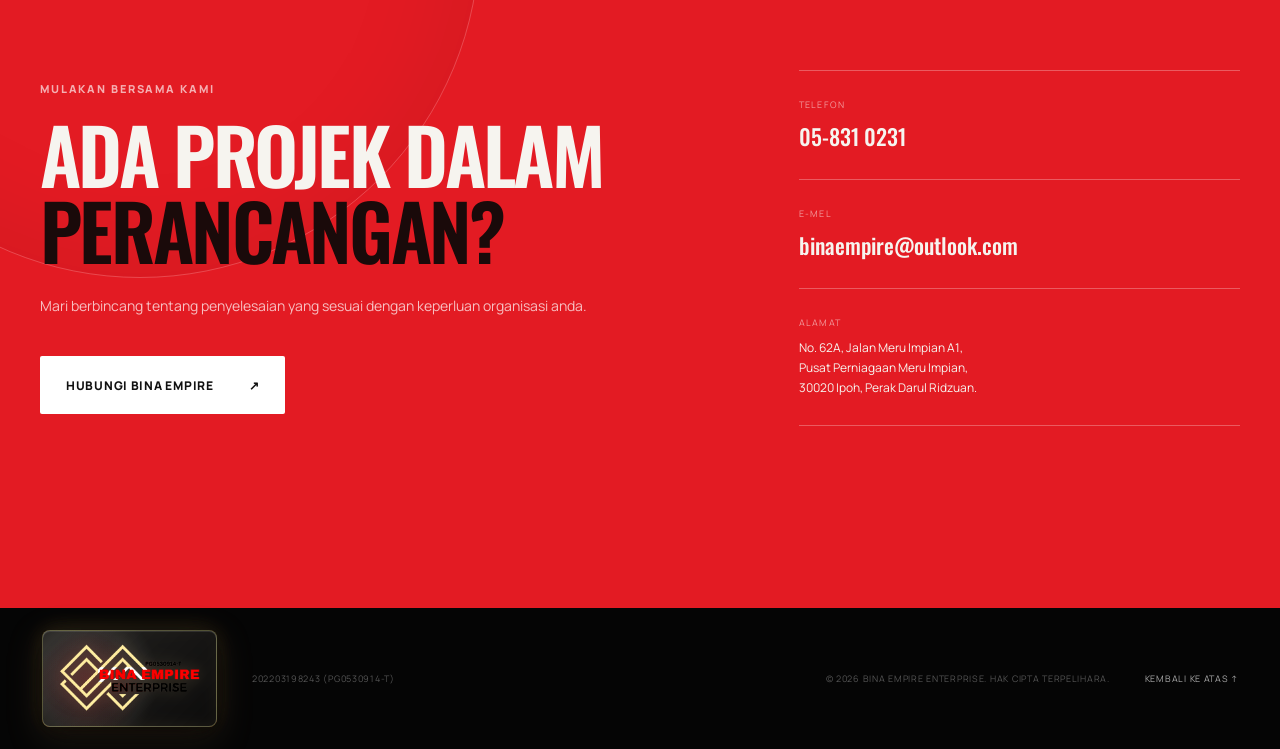
==== commit f1f45f4e: "Align organization chart cards consistently" ====
--- a/index.html
+++ b/index.html
@@ -645,7 +645,7 @@
     </div>
 
     <!-- Fail fungsi interaktif -->
-    <script src="script.js?v=20260930-30"></script>
+    <script src="script.js?v=20260930-31"></script>
 </body>
 
 </html>
--- a/styles.css
+++ b/styles.css
@@ -1022,11 +1022,11 @@
 .org-level-administration::after { content: ""; position: absolute; height: 1px; top: -10px; left: 25%; right: 25%; background: rgba(255,255,255,.25); }
 .org-level-administration .org-card::before { content: ""; position: absolute; width: 1px; height: 11px; left: 50%; bottom: 100%; background: rgba(255,255,255,.25); }
 .org-division-label { position: relative; z-index: 2; width: max-content; margin: 58px auto 32px; padding: 9px 20px; border: 1px solid rgba(227,27,35,.38); border-radius: 50px; background: #130b0b; color: #aaa; font-size: 8px; font-weight: 800; letter-spacing: .18em; text-transform: uppercase; }
-.org-level-divisions { display: grid; grid-template-columns: repeat(5,1fr); gap: 10px; }
+.org-level-divisions { display: grid; grid-template-columns: repeat(5,1fr); align-items: start; gap: 10px; }
 .org-level-divisions::before { content: ""; position: absolute; height: 1px; top: -17px; left: 10%; right: 10%; background: rgba(255,255,255,.22); }
-.org-branch { position: relative; min-width: 0; }
+.org-branch { position: relative; display: flex; min-width: 0; flex-direction: column; align-items: stretch; }
 .org-branch::before { content: ""; position: absolute; z-index: 3; width: 1px; height: 18px; left: 50%; bottom: 100%; background: rgba(255,255,255,.22); }
-.org-division-card { min-height: 185px; justify-content: flex-start; padding: 22px 14px; }
+.org-division-card { width: 100%; height: 255px; min-height: 255px; justify-content: flex-start; align-items: center; padding: 22px 14px; }
 .org-division-card > span { margin-top: 18px; color: #777; font-size: 8px; letter-spacing: .1em; text-transform: uppercase; }
 .org-division-card h3 { font-size: 15px; }
 .org-subordinate-group {
@@ -1039,6 +1039,10 @@
 }
 .org-subordinate-group-pair { grid-template-columns: repeat(2, minmax(0, 1fr)); }
 .org-subordinate-group-single { grid-template-columns: 1fr; }
+.org-branch:nth-child(4) .org-subordinate-group-pair {
+    width: calc(200% + 10px);
+    margin-left: calc(-50% - 2.5px);
+}
 .org-subordinate-group::after {
     content: "";
     position: absolute;
@@ -1060,7 +1064,11 @@
 .org-subordinate {
     position: relative;
     min-width: 0;
-    min-height: 175px;
+    width: 100%;
+    height: 190px;
+    min-height: 190px;
+    align-items: center;
+    justify-content: flex-start;
     padding: 20px 10px;
     background: linear-gradient(145deg,#111,#090909);
 }
@@ -1074,7 +1082,7 @@
     background: rgba(255,255,255,.22);
 }
 .org-subordinate b { color: #777; font-size: 7px; letter-spacing: .1em; text-transform: uppercase; }
-.org-subordinate p { margin-top: 7px; color: #bbb; font: 500 13px/1.15 var(--font-tajuk); text-transform: uppercase; }
+.org-subordinate p { display: flex; min-height: 54px; align-items: center; justify-content: center; margin-top: 7px; color: #bbb; font: 500 13px/1.15 var(--font-tajuk); text-align: center; text-transform: uppercase; }
 
 /* Animasi masuk berperingkat untuk carta organisasi */
 .management-block.is-visible .org-card { animation: orgCardReveal .7s cubic-bezier(.16,1,.3,1) both; }
@@ -1785,6 +1793,7 @@
     .organization-chart { padding-inline: 20px; }
     .org-level-divisions { grid-template-columns: repeat(2,1fr); }
     .org-level-divisions::before, .org-branch::before { display: none; }
+    .org-branch:nth-child(4) .org-subordinate-group-pair { width: 100%; margin-left: 0; }
     .stats-grid article:nth-child(2) { border-right: 0; }
     .value-cards { grid-template-columns: repeat(2, 1fr); }
     .mission-grid { grid-template-columns: repeat(2,1fr); }
@@ -1838,7 +1847,8 @@
     .org-level-administration::after, .org-level-administration .org-card::before { display: none; }
     .org-level-administration::before { height: 32px; }
     .org-division-label { margin-top: 48px; }
-    .org-division-card { min-height: auto; }
+    .org-division-card { height: 255px; min-height: 255px; }
+    .org-subordinate { height: 190px; min-height: 190px; }
     .project-directory { grid-template-columns: 1fr; margin-top: 50px; }
     .subproject-card { min-height: 275px; }
     .project-modal { padding: 0; }
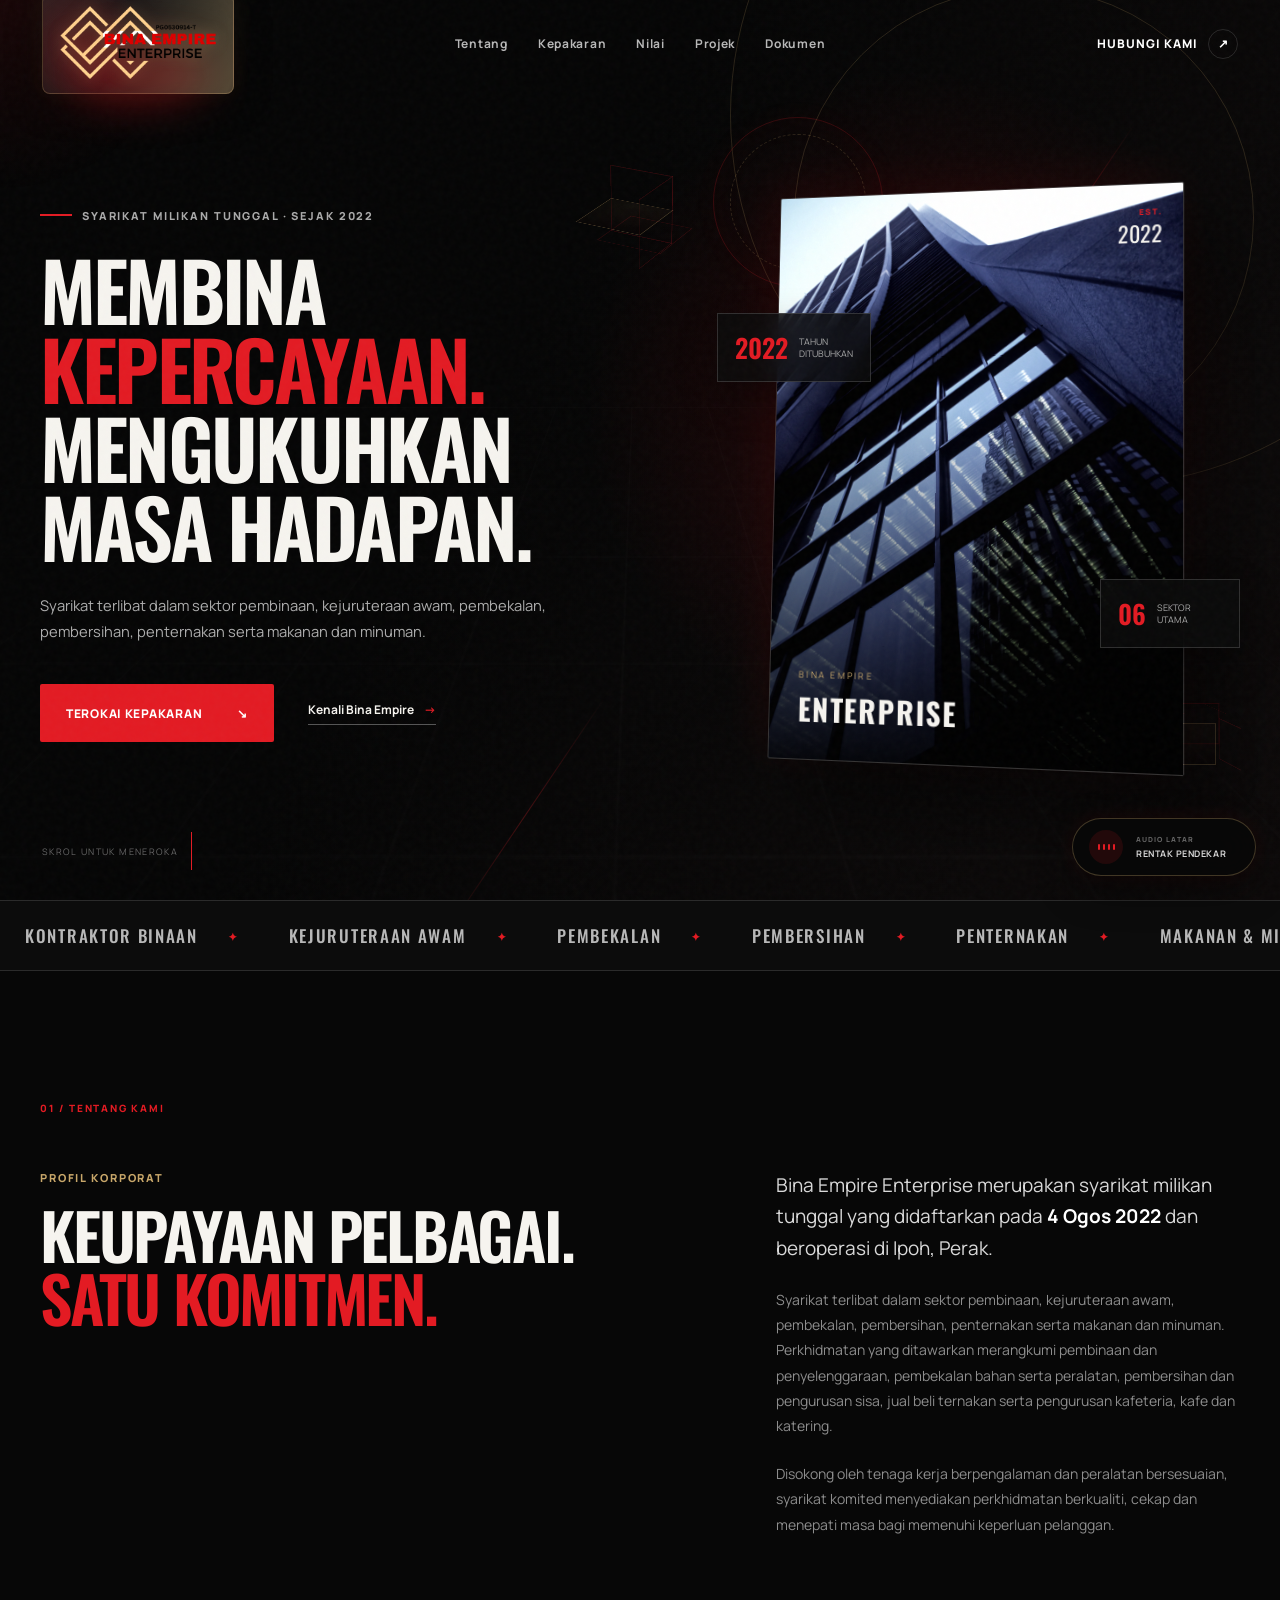
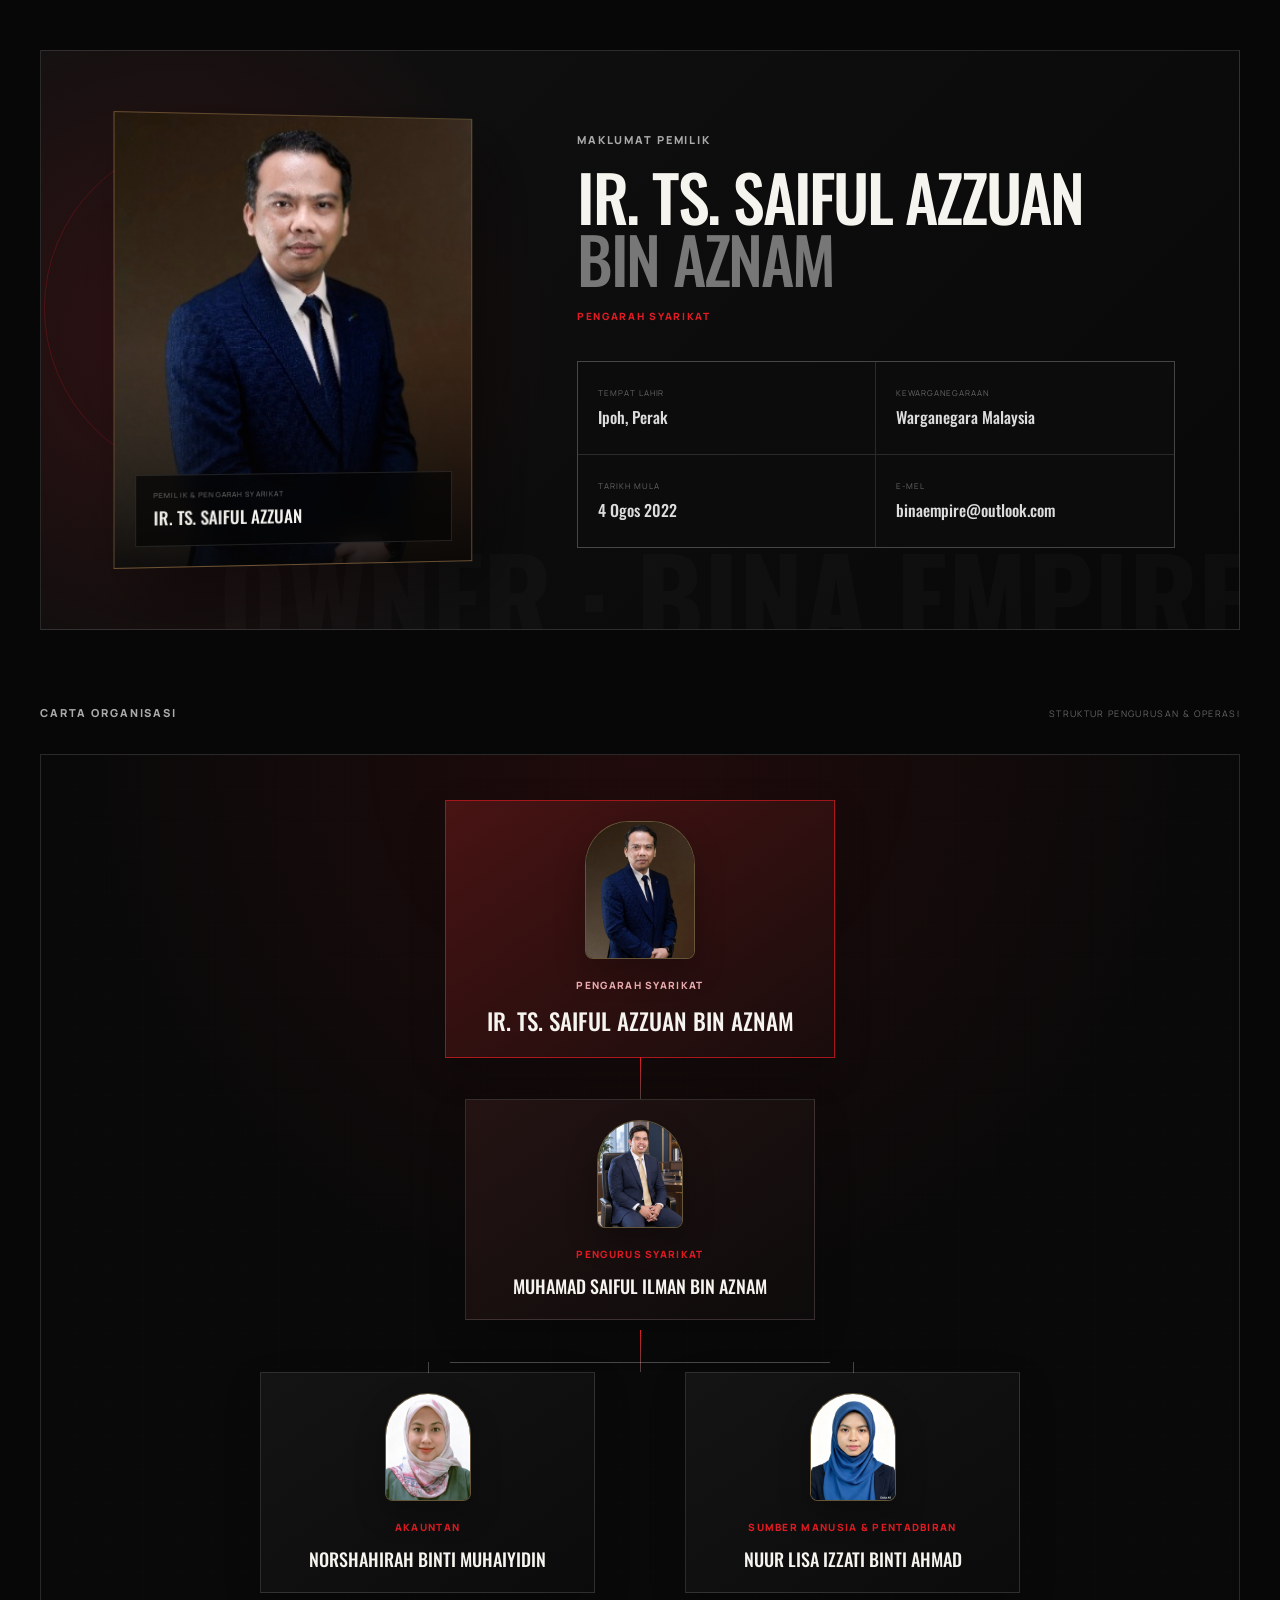
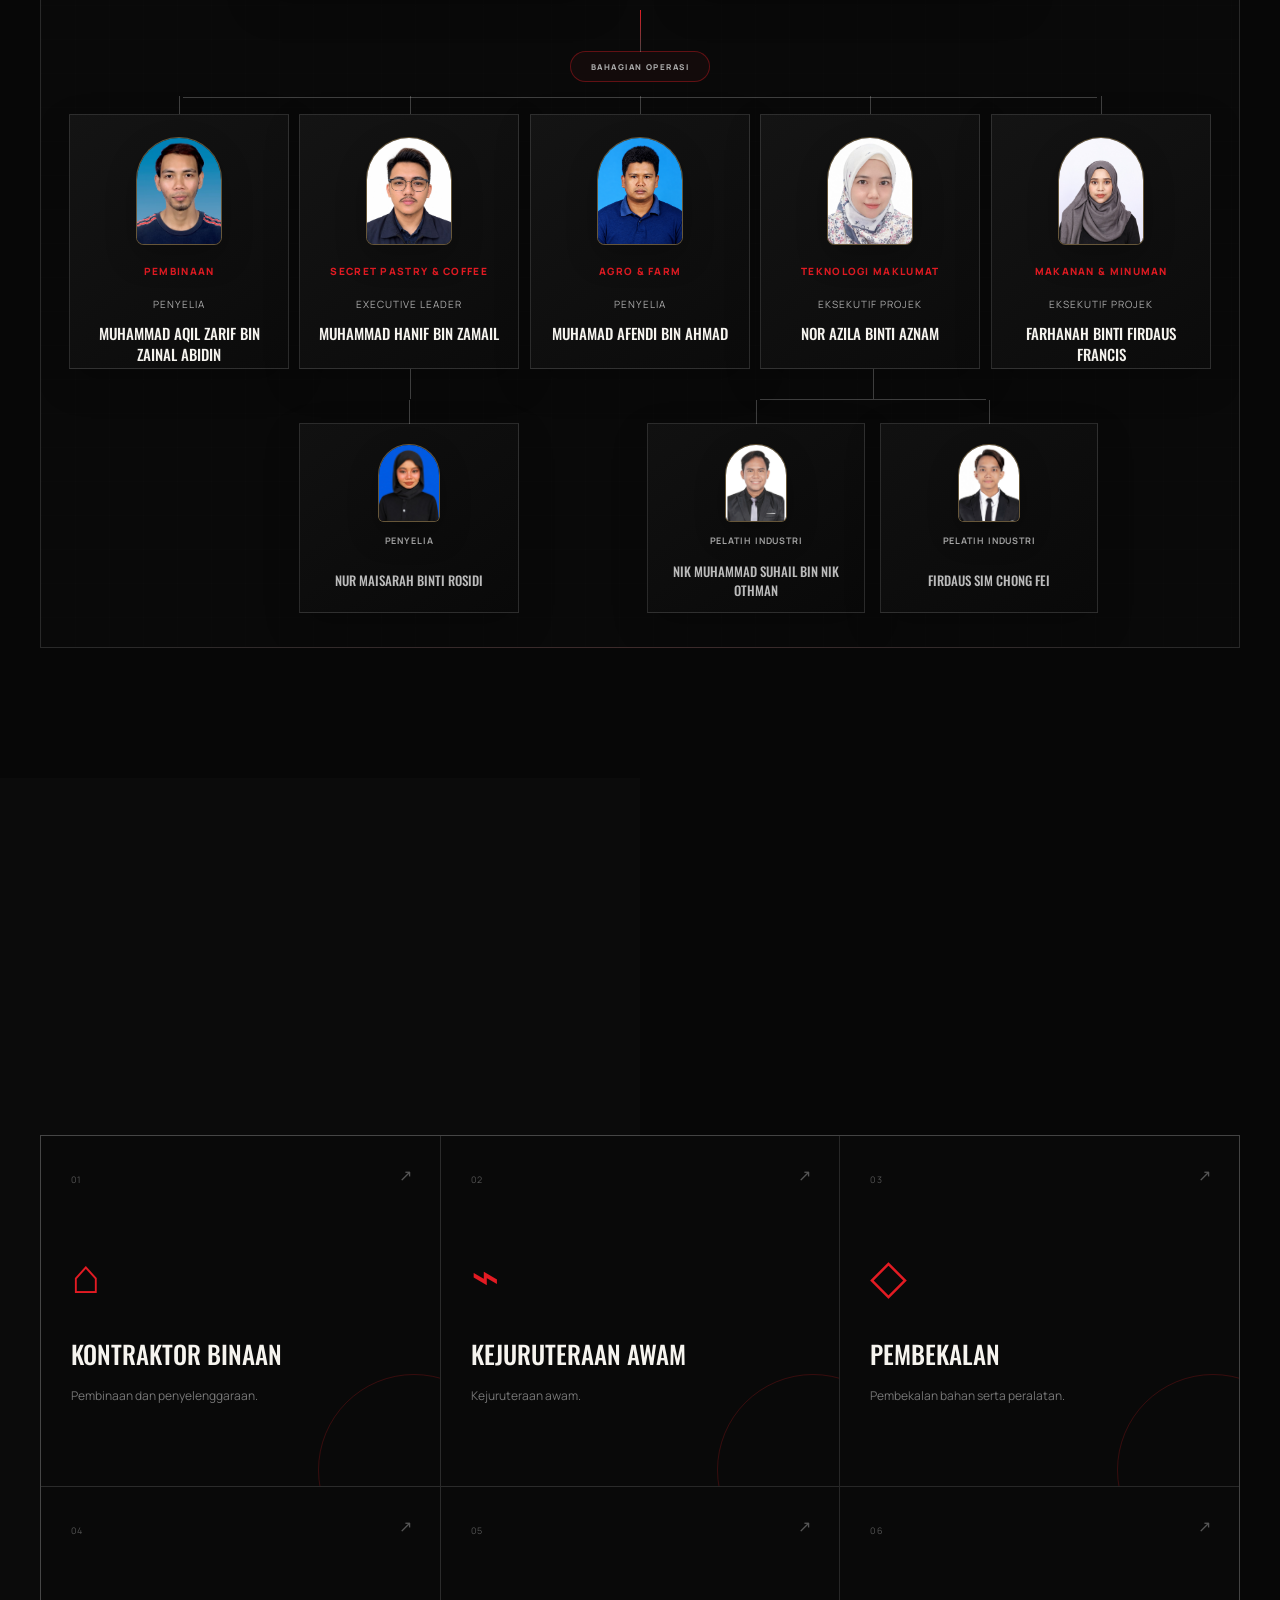
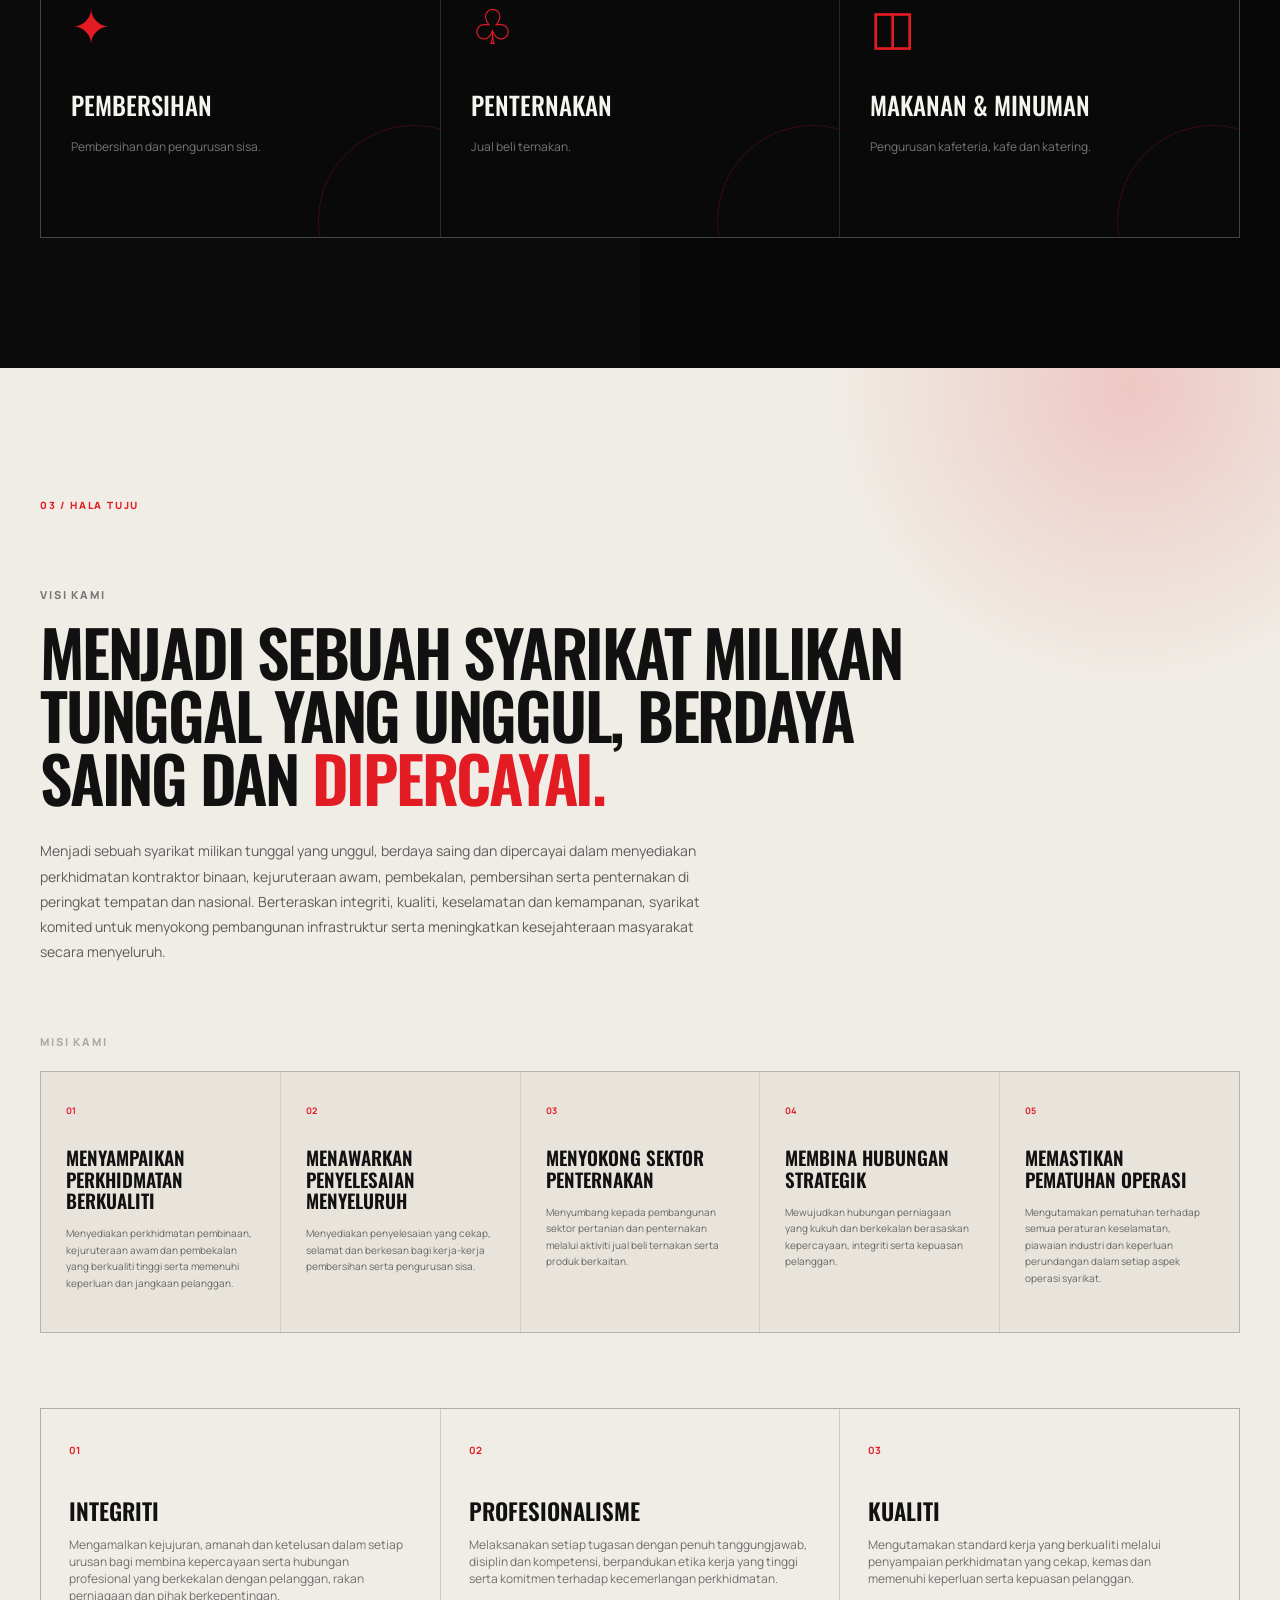
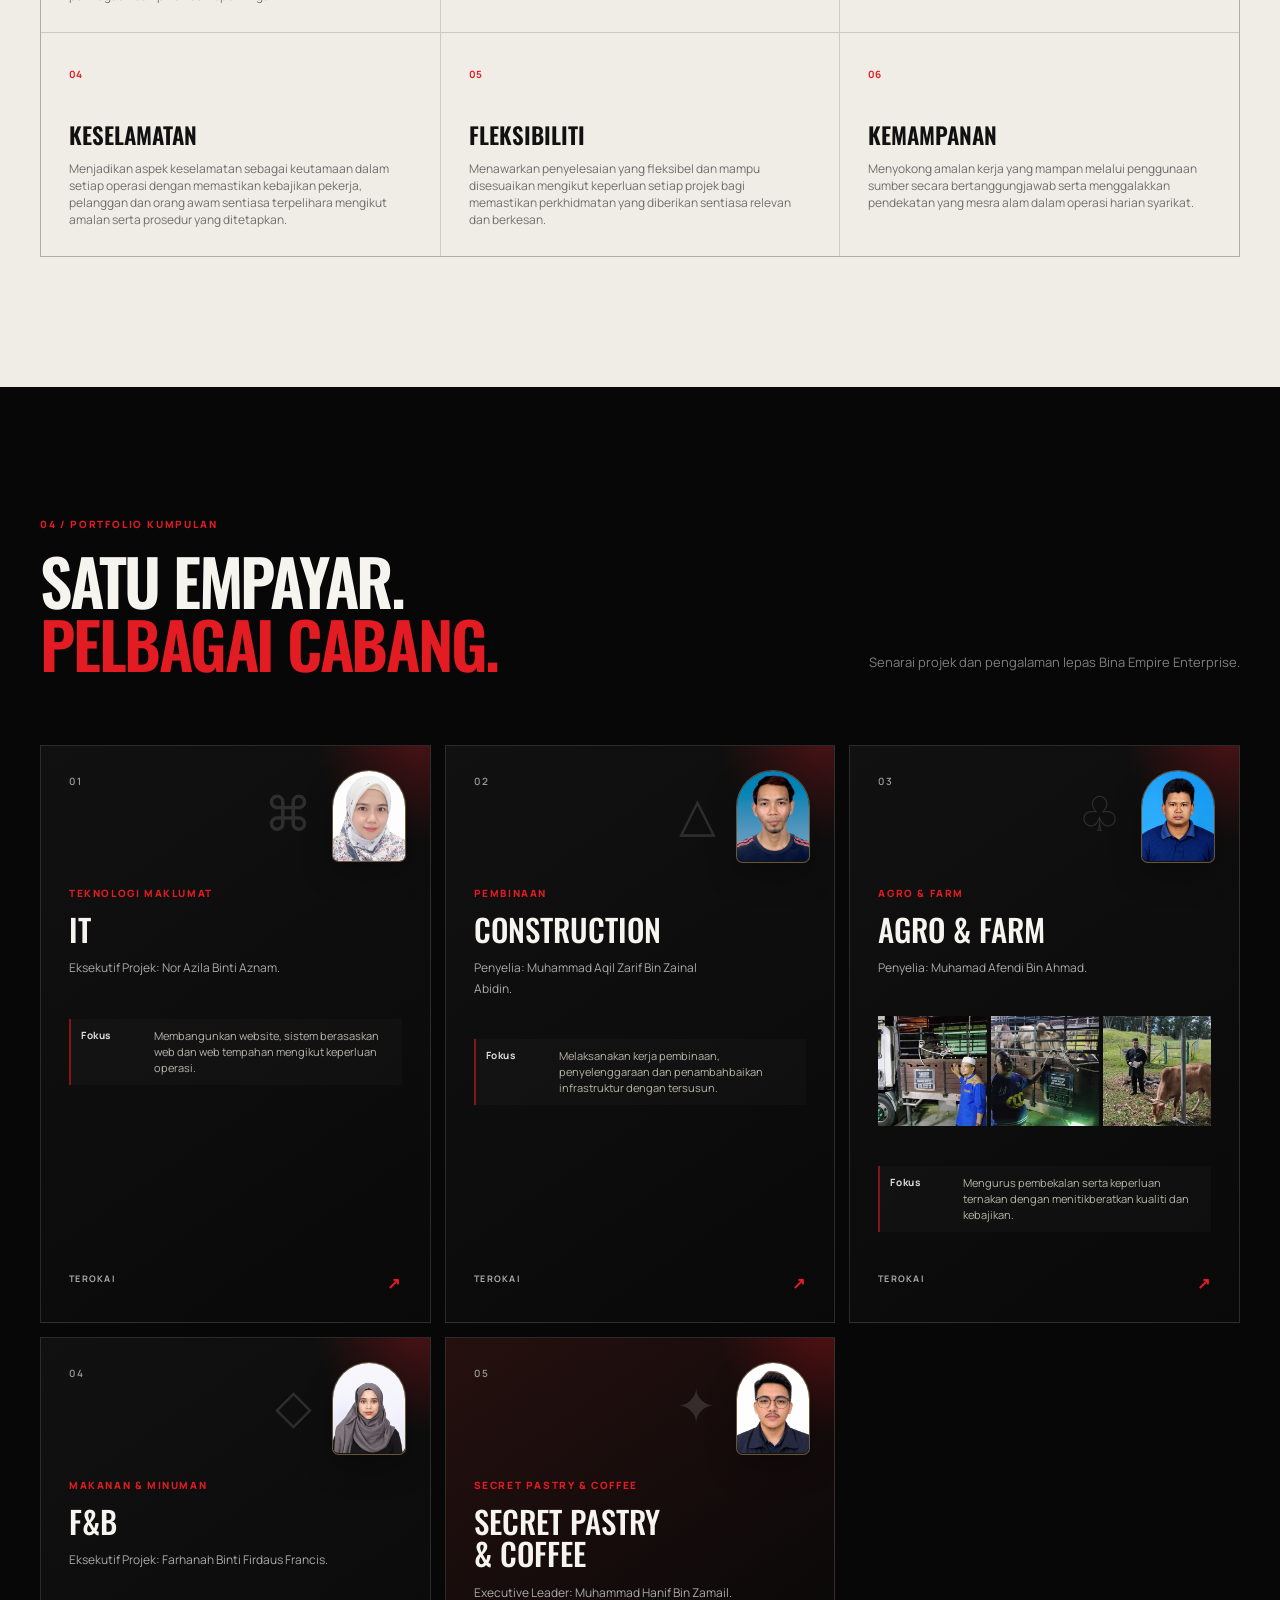
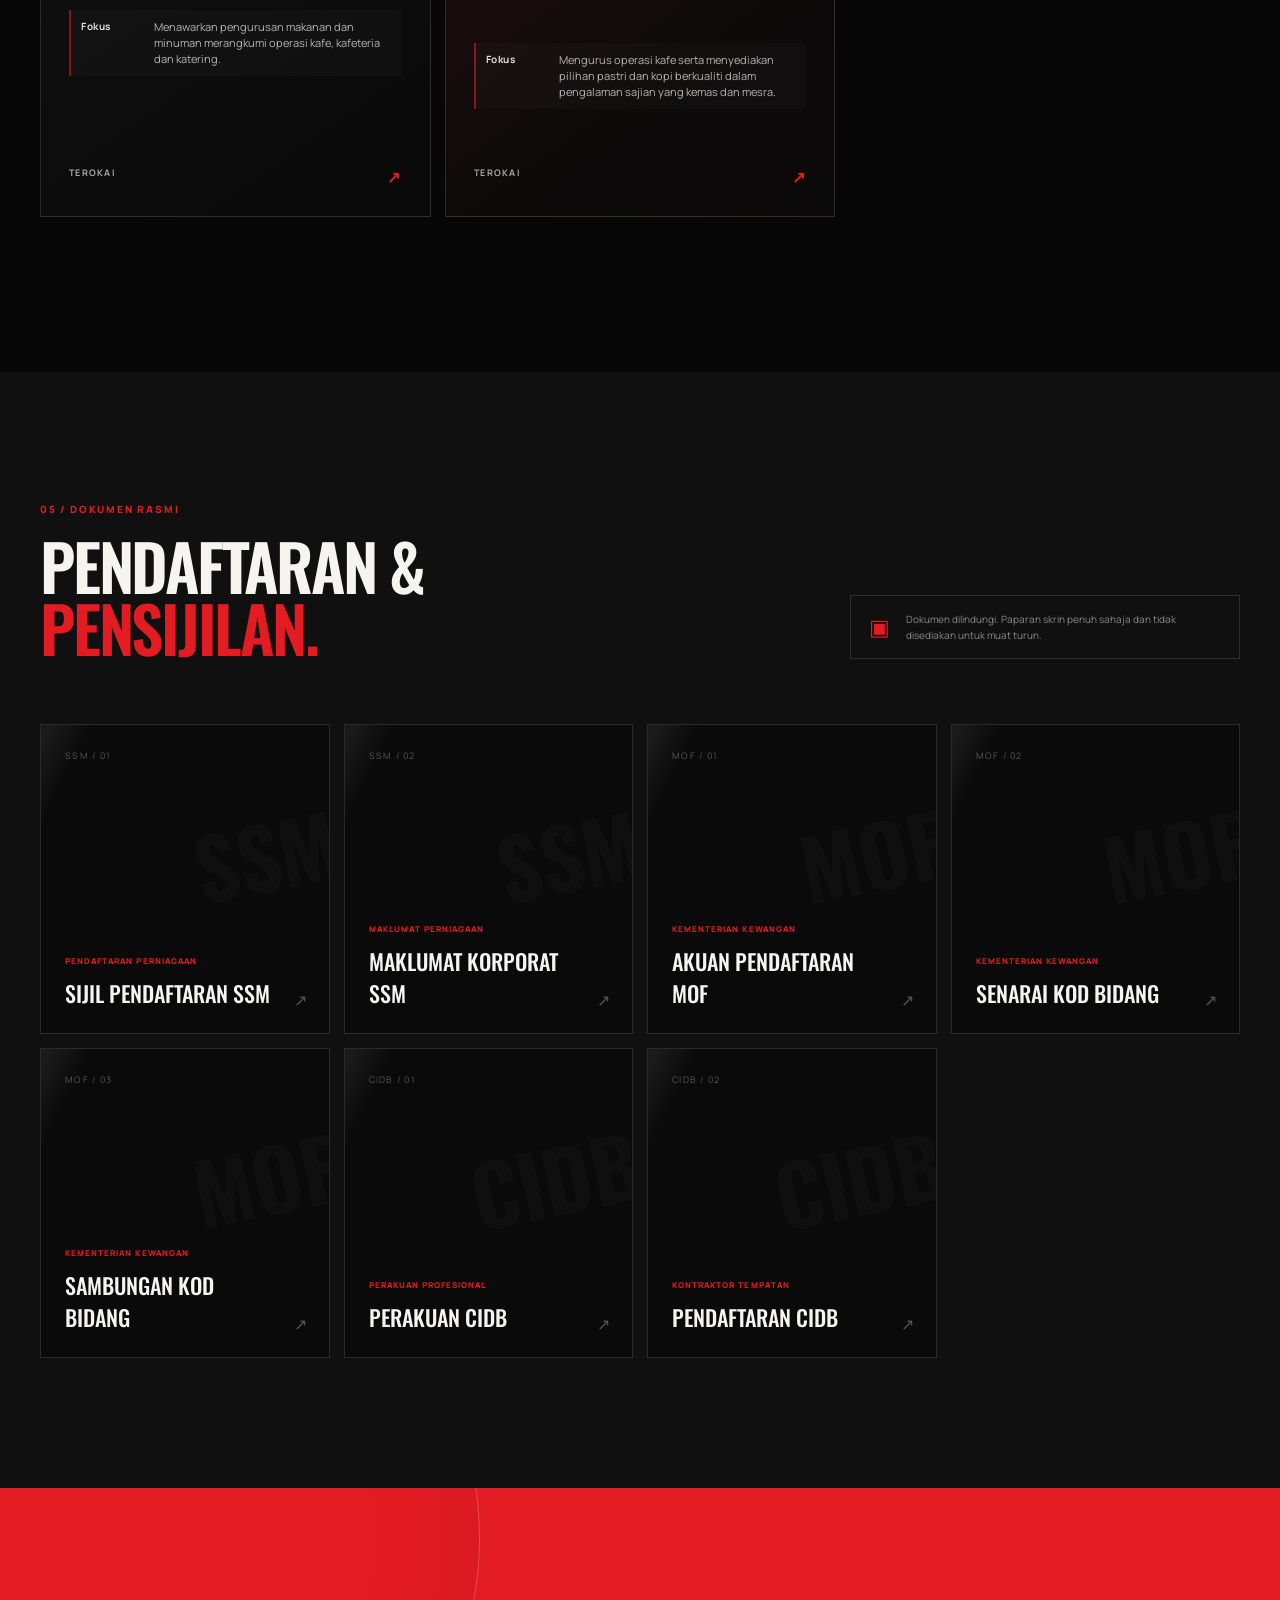
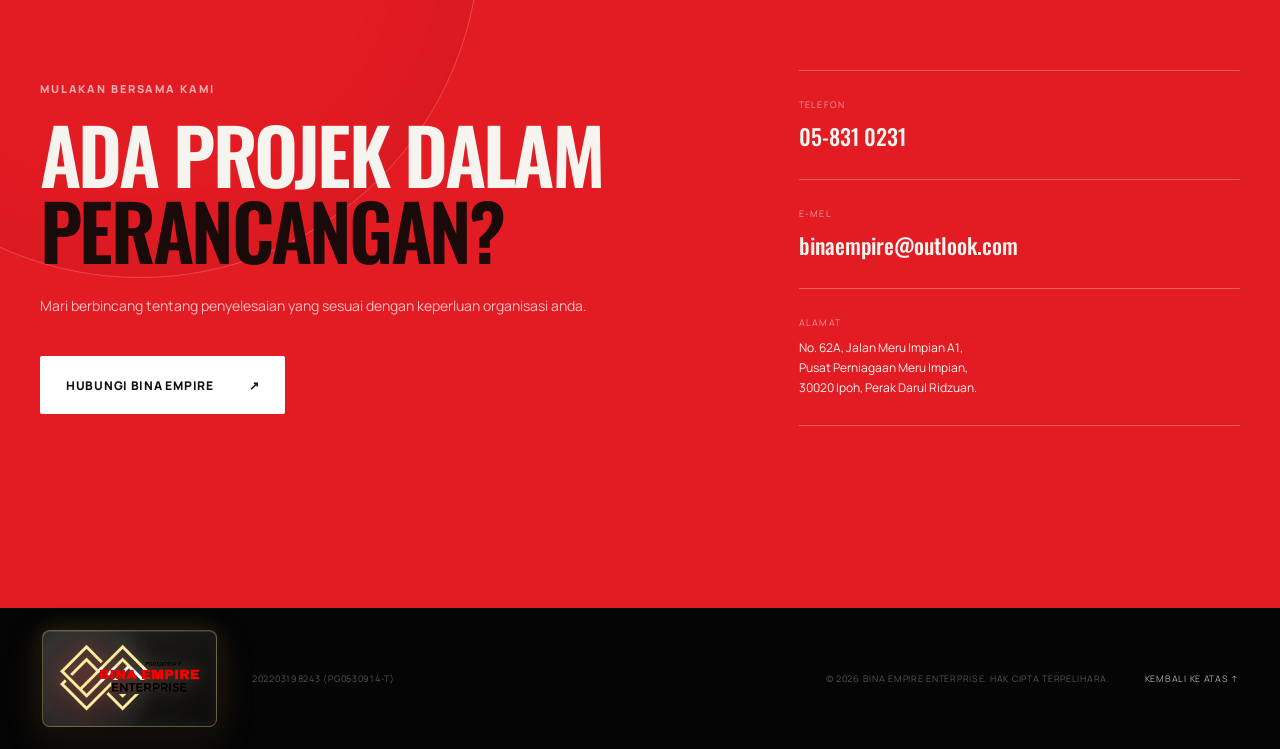
==== commit f87d1265: "Enhance Secret Pastry cafe service copy" ====
--- a/index.html
+++ b/index.html
@@ -479,7 +479,7 @@
                     data-project="secret-pastry" data-delay="160">
                     <span class="subproject-index">05</span><span class="subproject-icon">✦</span>
                     <div class="subproject-main"><small>Secret Pastry &amp; Coffee</small><h3>Secret Pastry<br>&amp; Coffee</h3><p>Executive Leader: Muhammad Hanif Bin Zamail.</p></div>
-                    <div class="subproject-projects"><span><b>Fokus</b>Menghasilkan pilihan pastri dan kopi dalam pengalaman sajian yang kemas, mesra dan berkualiti.</span></div>
+                    <div class="subproject-projects"><span><b>Fokus</b>Mengurus operasi kafe serta menyediakan pilihan pastri dan kopi berkualiti dalam pengalaman sajian yang kemas dan mesra.</span></div>
                     <span class="subproject-open">Terokai <i>↗</i></span>
                 </button>
             </div>
@@ -645,7 +645,7 @@
     </div>
 
     <!-- Fail fungsi interaktif -->
-    <script src="script.js?v=20260930-31"></script>
+    <script src="script.js?v=20260930-32"></script>
 </body>
 
 </html>
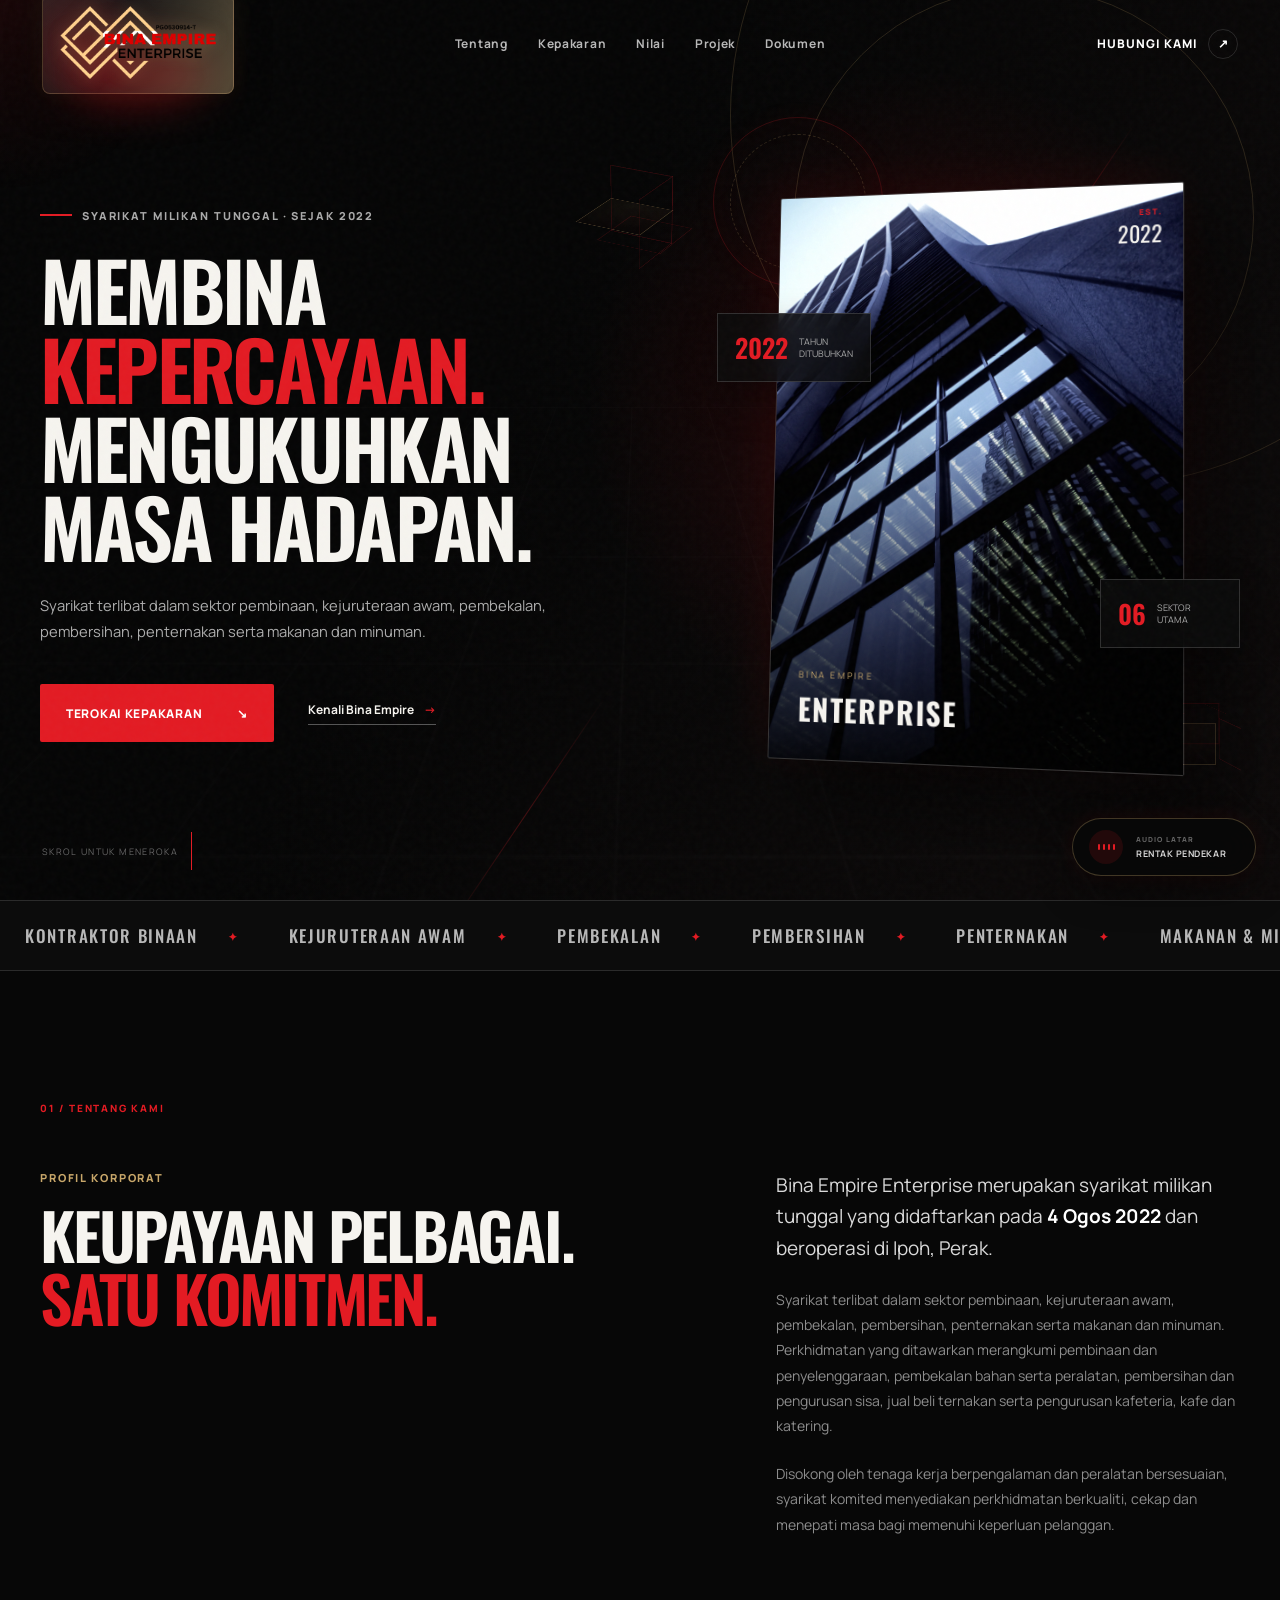
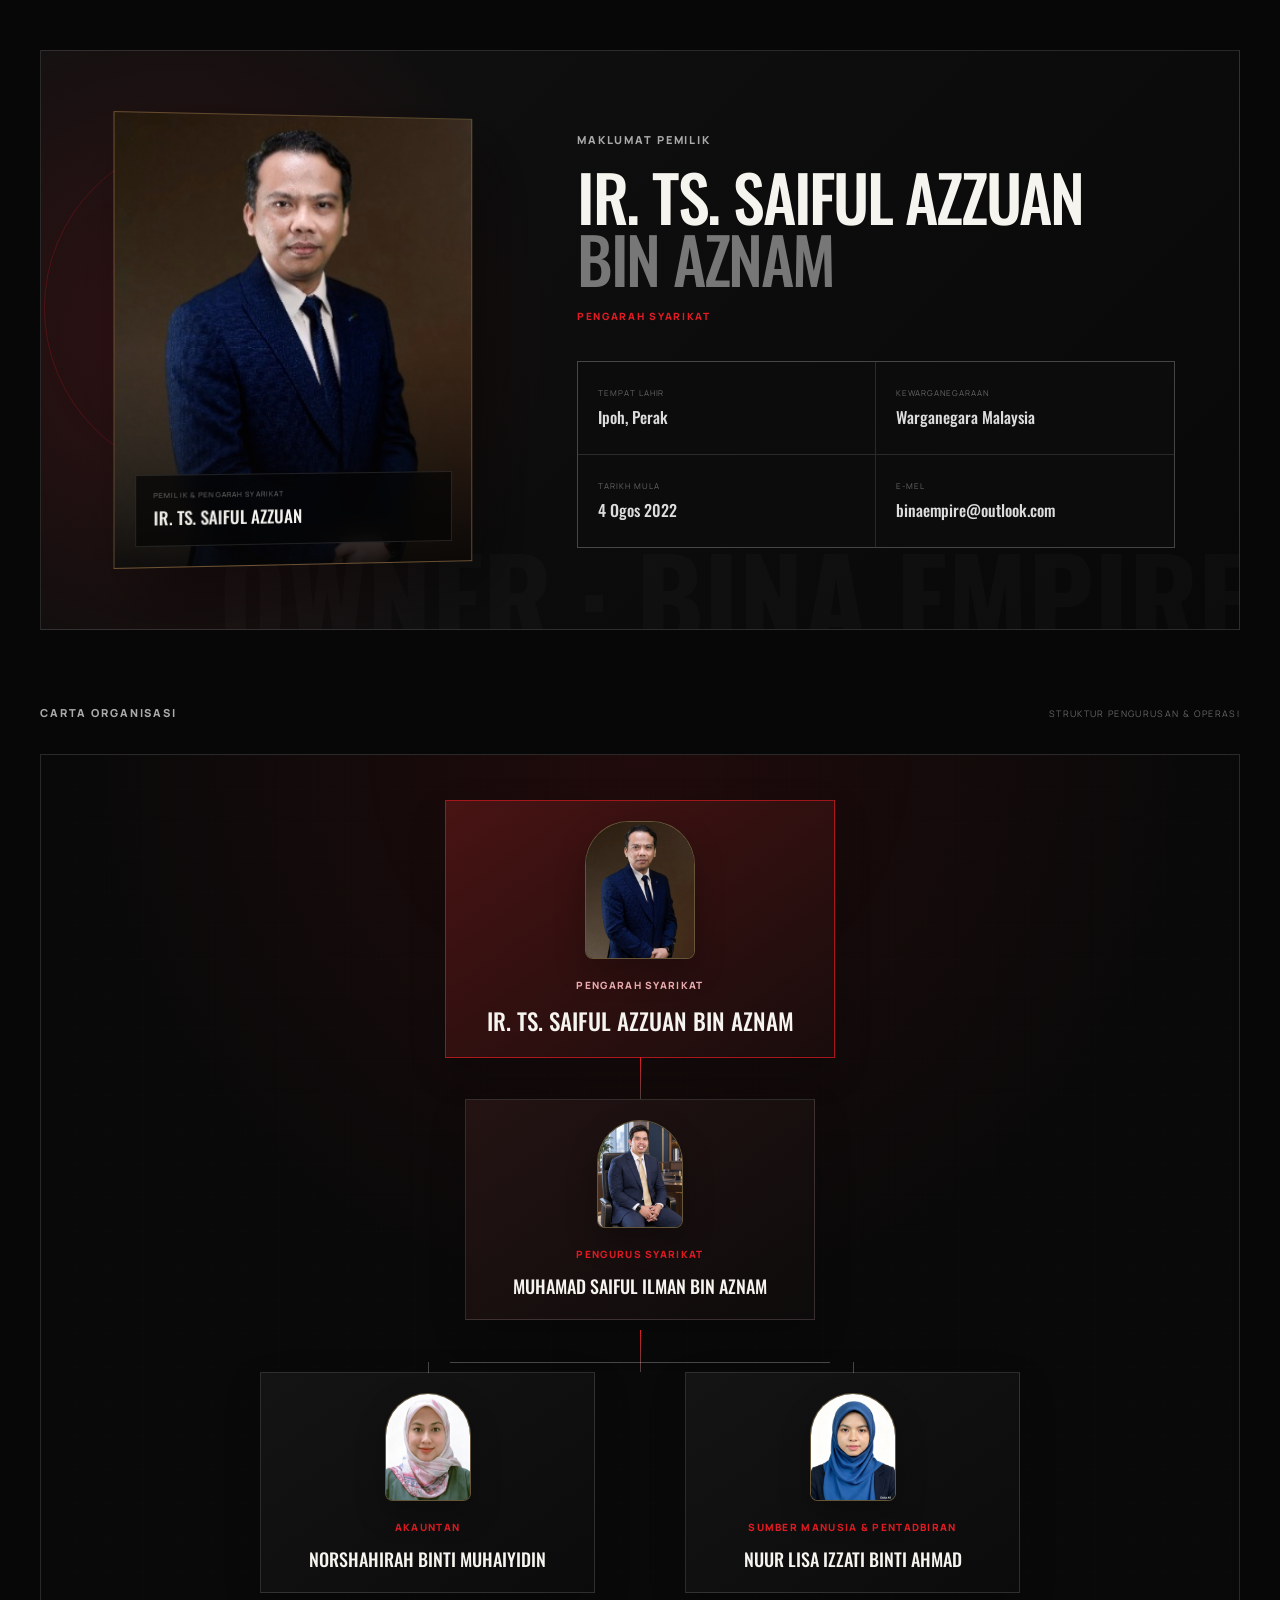
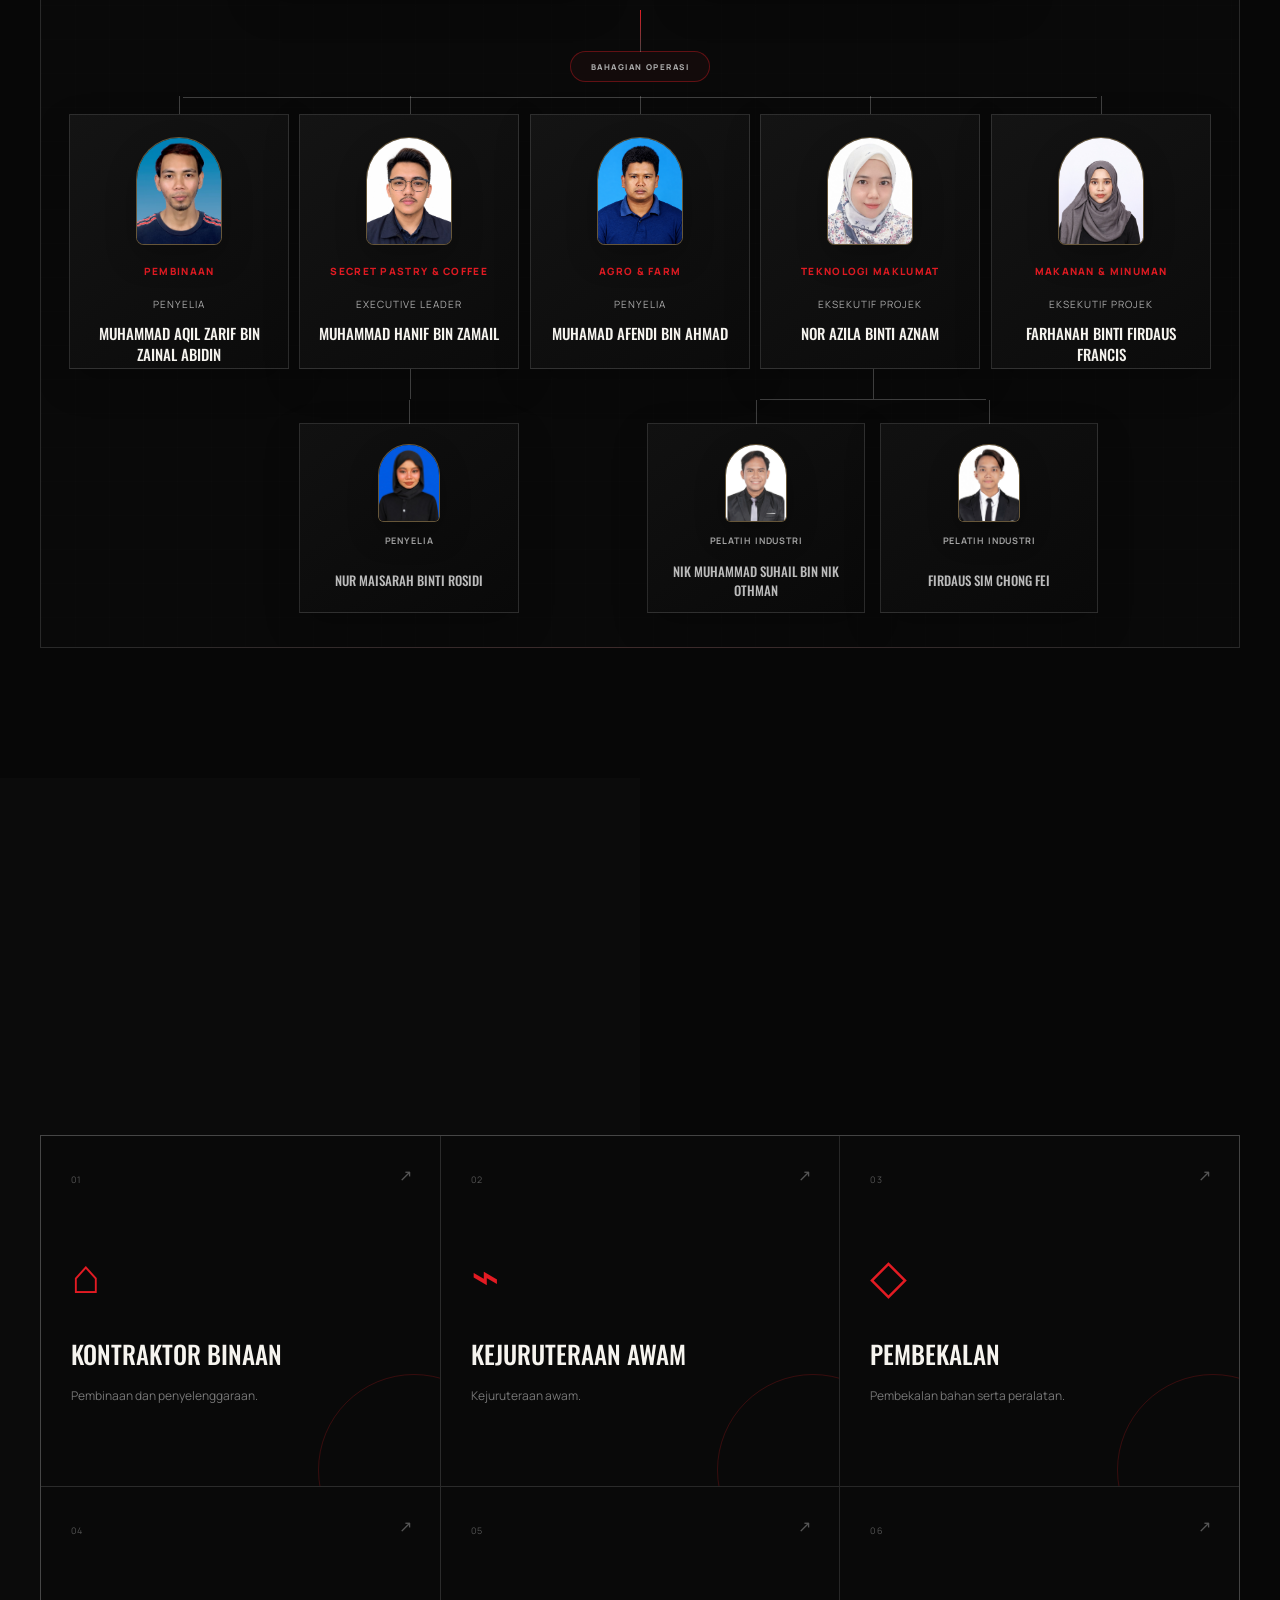
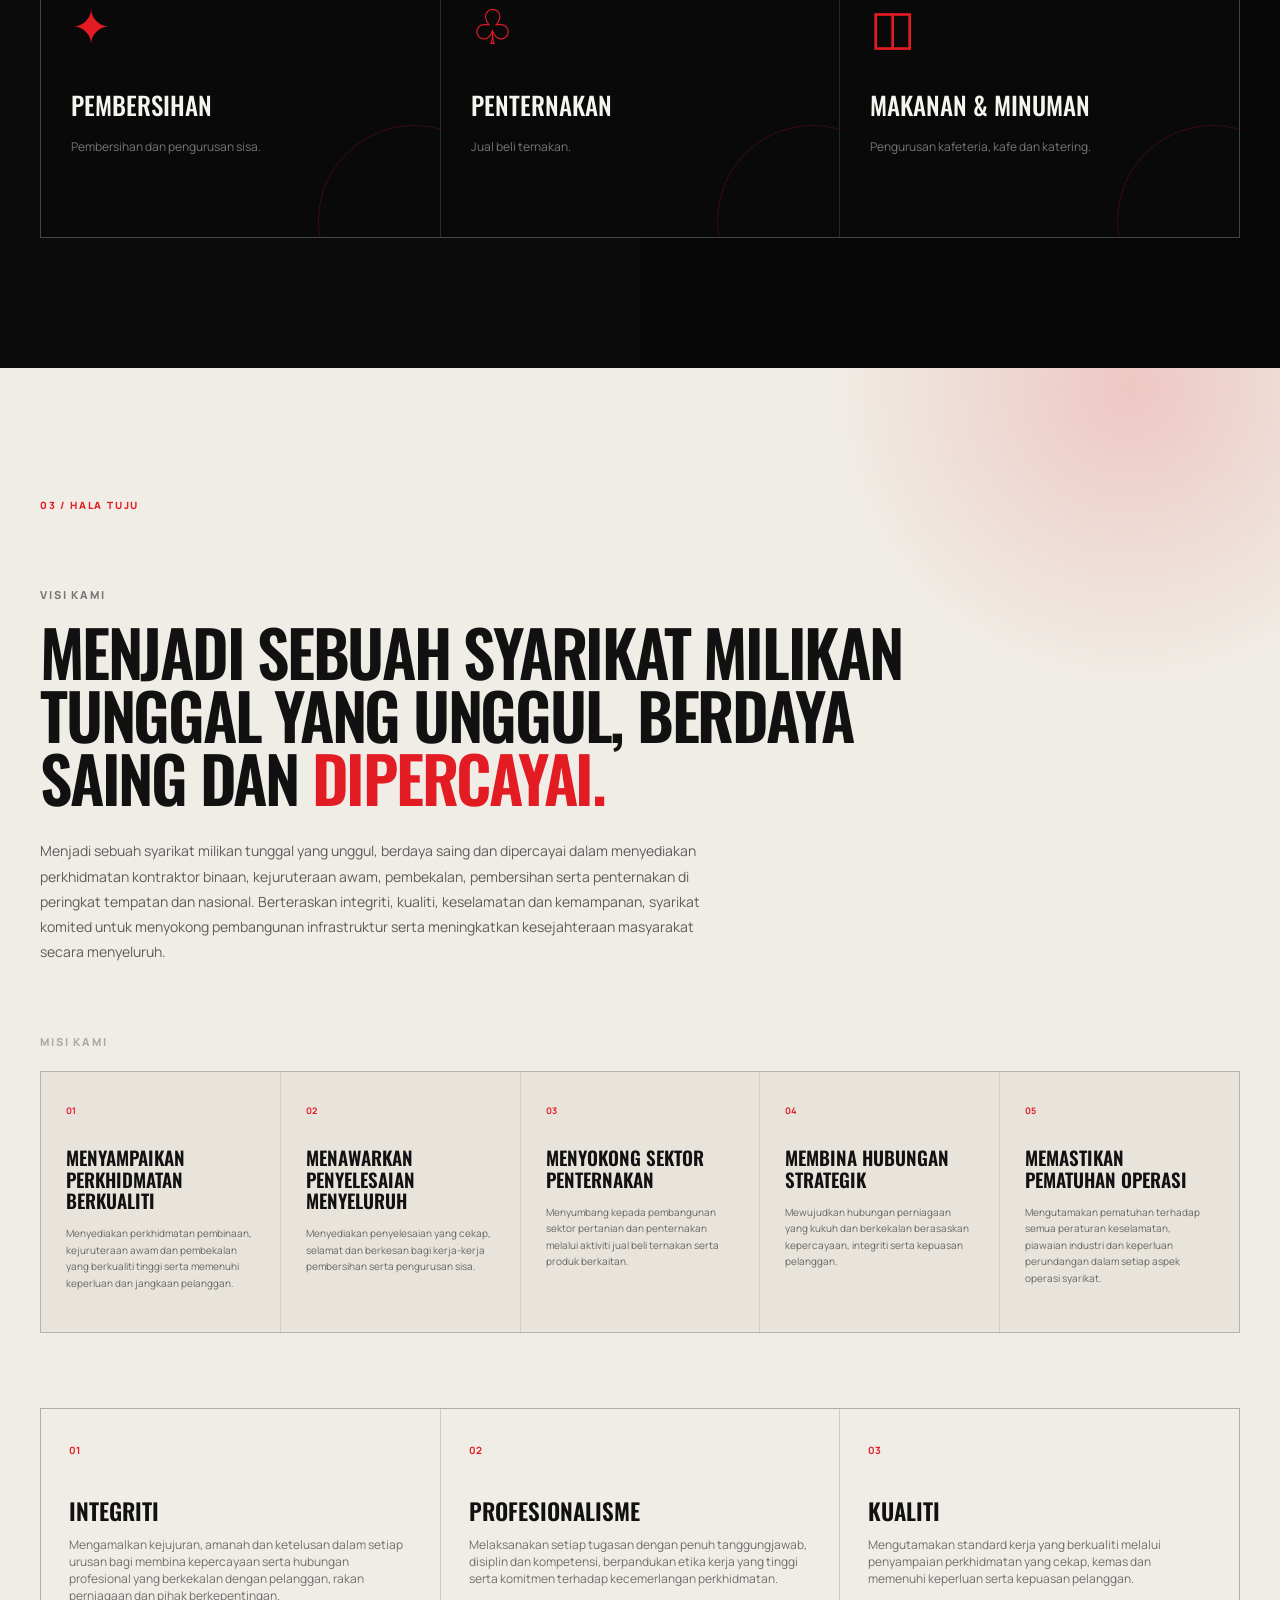
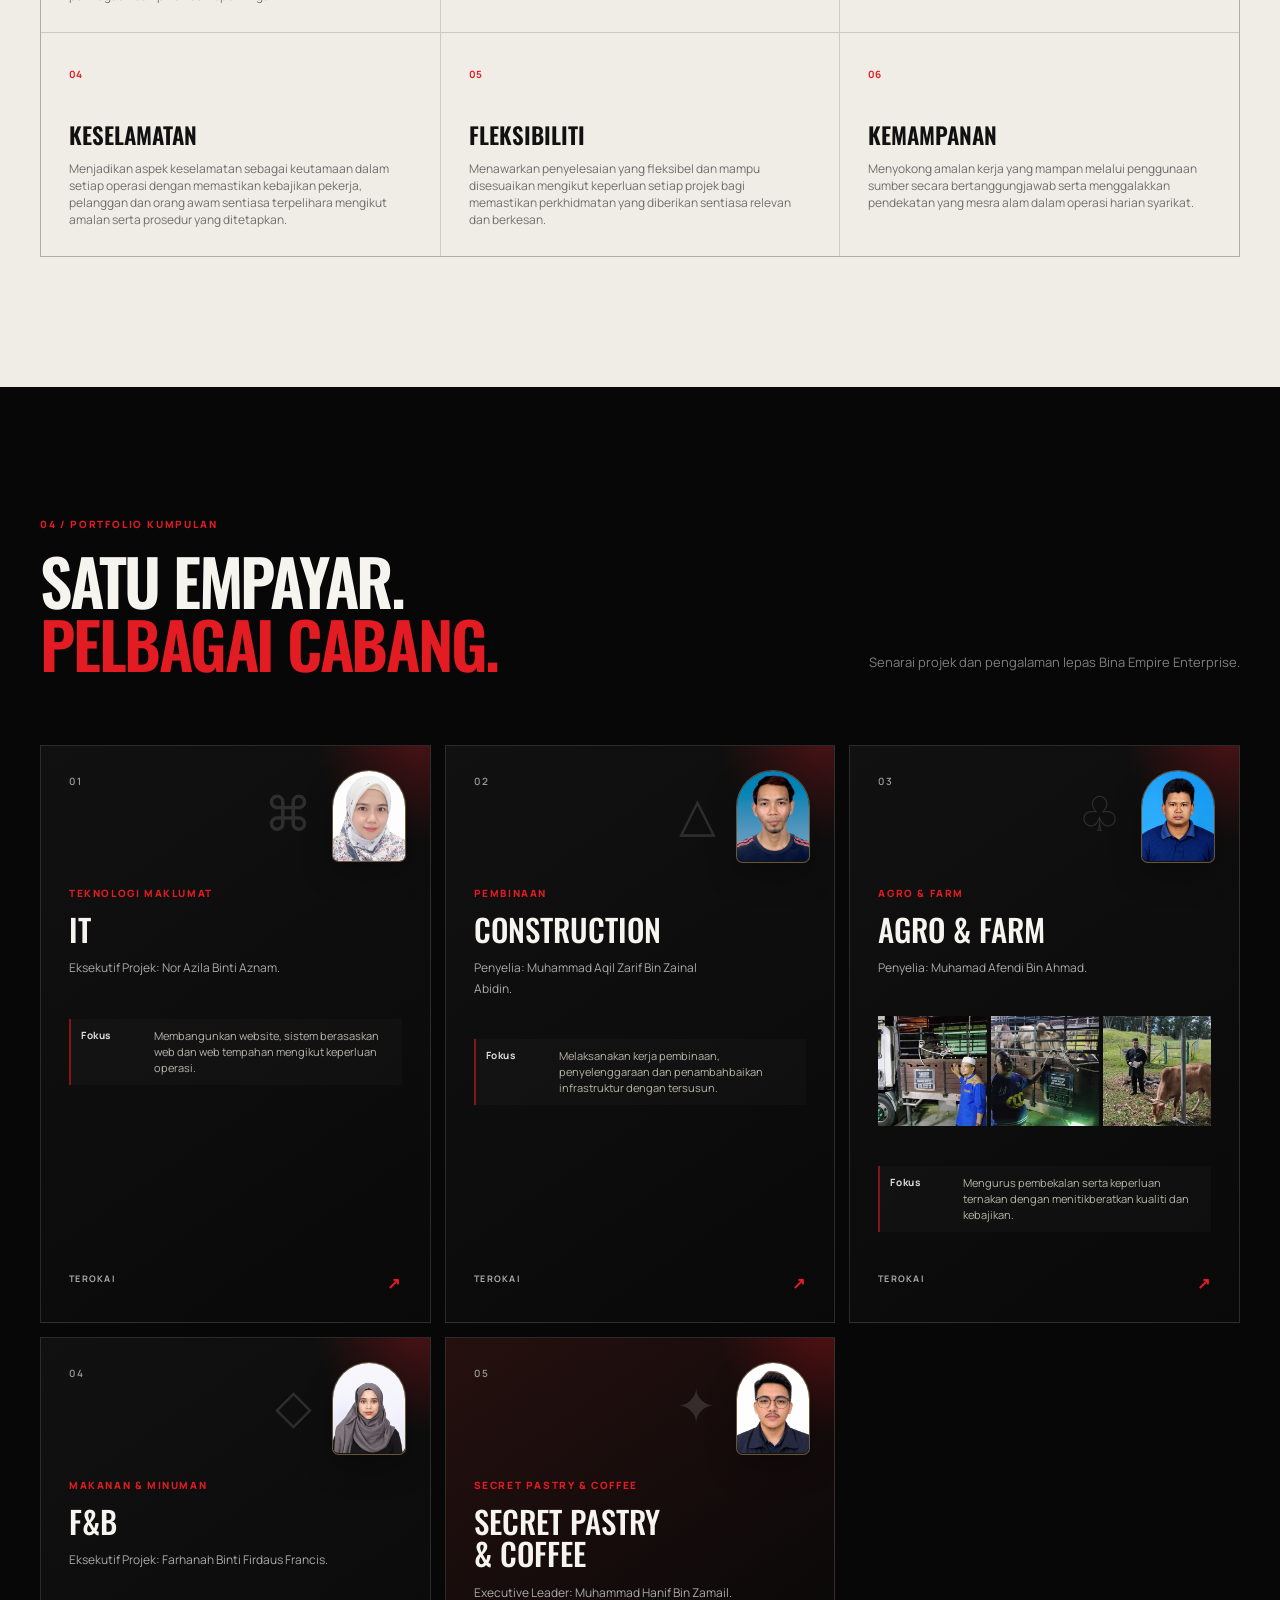
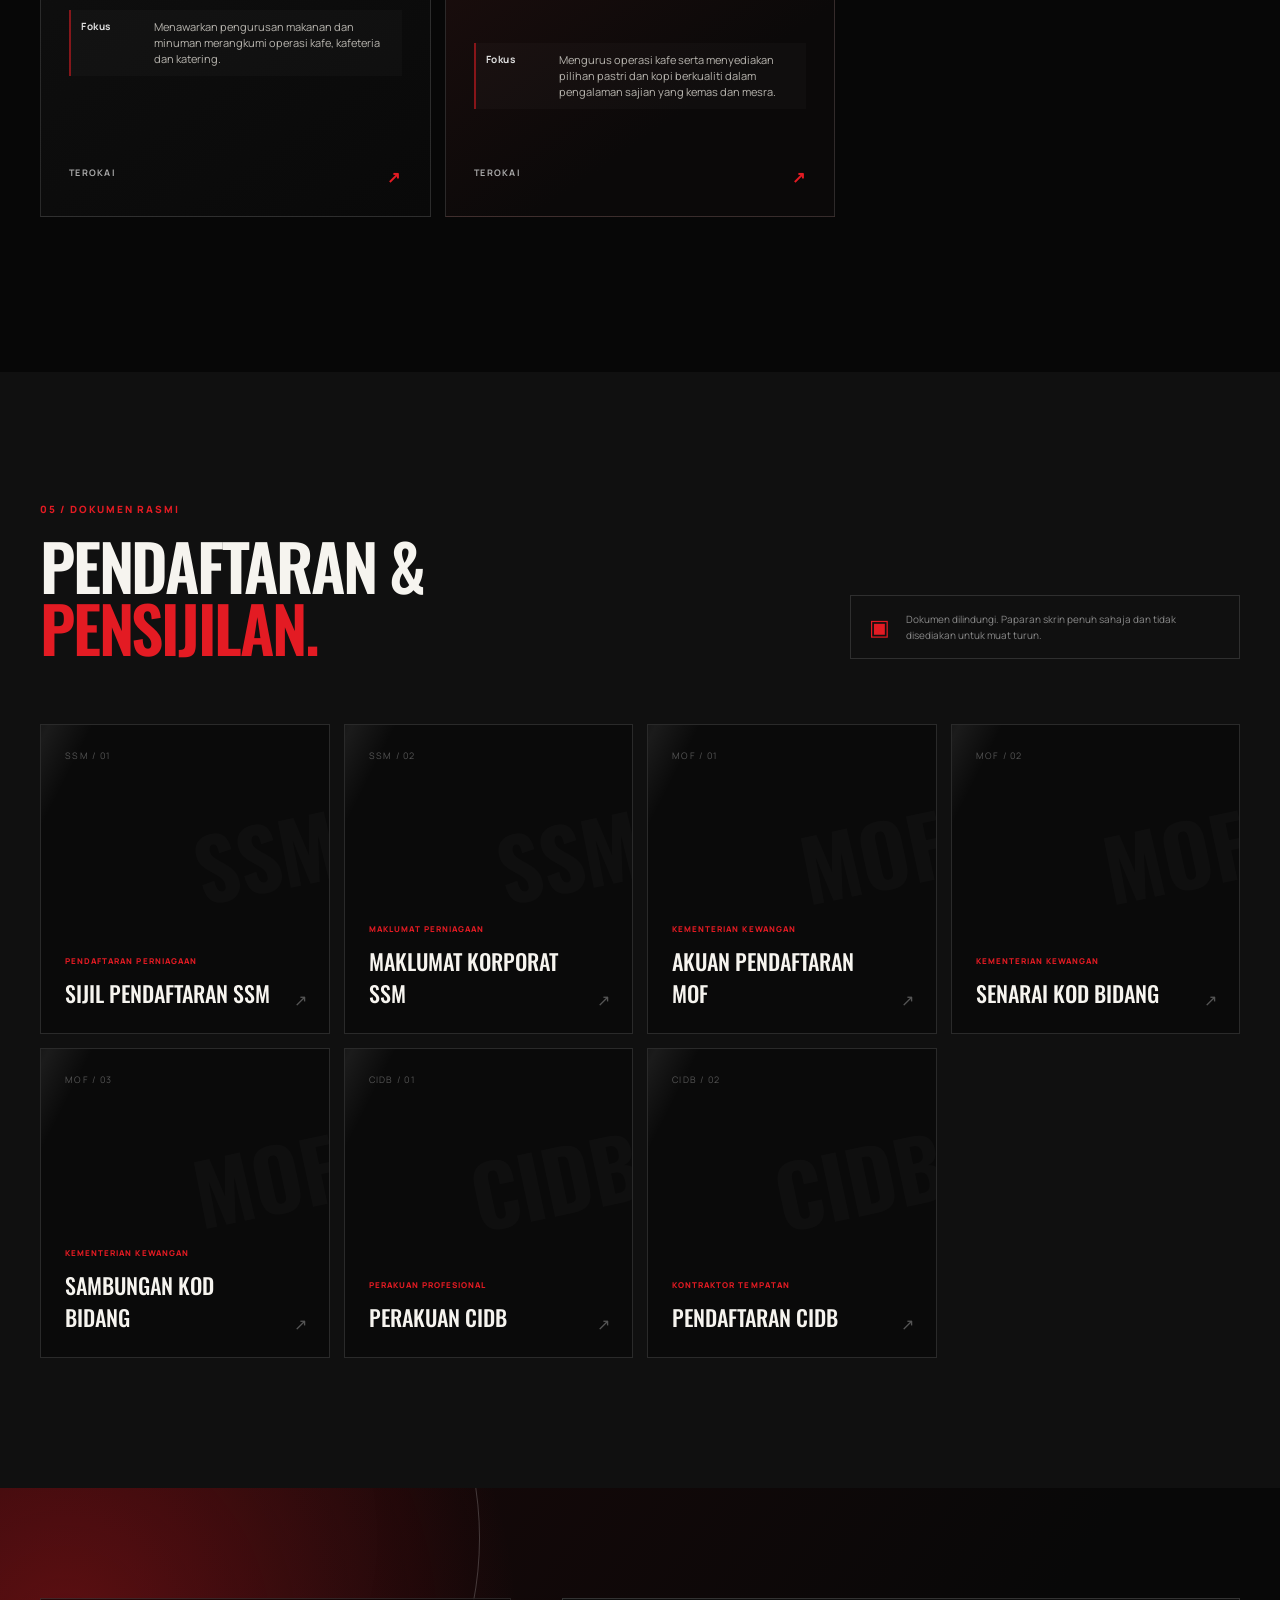
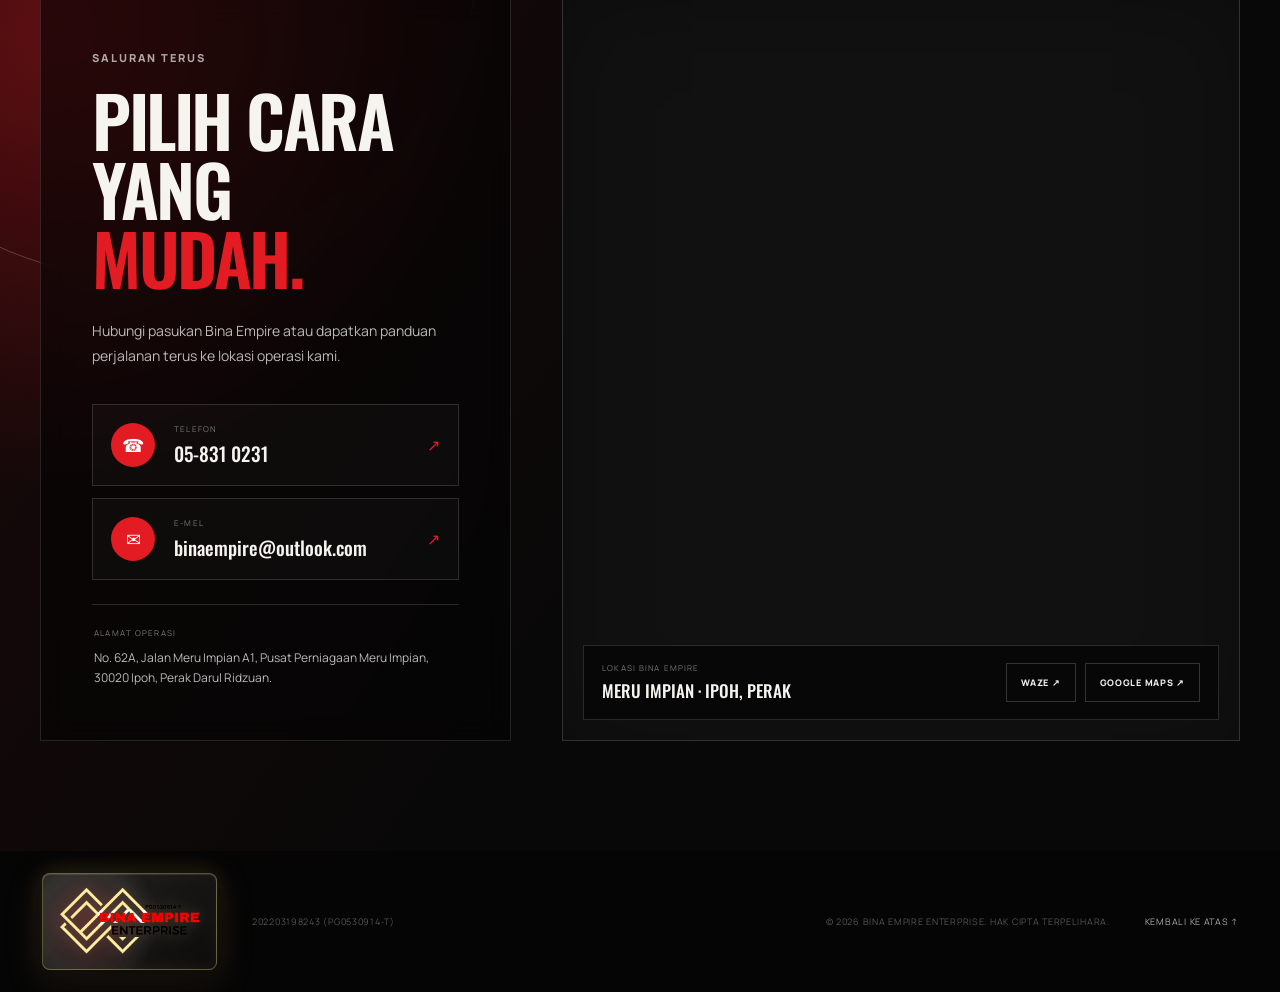
==== commit 67f0c32d: "Add contact channels and location map" ====
--- a/index.html
+++ b/index.html
@@ -30,7 +30,7 @@
         rel="stylesheet">
 
     <!-- Fail gaya utama -->
-    <link rel="stylesheet" href="styles.css?v=20260929-21">
+    <link rel="stylesheet" href="styles.css?v=20260930-22">
 </head>
 
 <body>
@@ -548,17 +548,39 @@
         <!-- Maklumat hubungan -->
         <section class="contact" id="hubungi">
             <div class="contact-orb" aria-hidden="true"></div>
-            <div class="contact-content reveal">
-                <p class="kicker">Mulakan bersama kami</p>
-                <h2>Ada projek dalam<br><span>perancangan?</span></h2>
-                <p>Mari berbincang tentang penyelesaian yang sesuai dengan keperluan organisasi anda.</p>
-                <a class="button button-light magnetic" href="mailto:binaempire@outlook.com">Hubungi Bina Empire <span>↗</span></a>
-            </div>
-
-            <div class="contact-details reveal" data-delay="120">
-                <div><small>Telefon</small><a href="tel:+6058310231">05-831 0231</a></div>
-                <div><small>E-mel</small><a href="mailto:binaempire@outlook.com">binaempire@outlook.com</a></div>
-                <div><small>Alamat</small><p>No. 62A, Jalan Meru Impian A1,<br>Pusat Perniagaan Meru Impian,<br>30020 Ipoh, Perak Darul Ridzuan.</p></div>
+            <div class="contact-panel reveal">
+                <div class="contact-content">
+                    <p class="kicker">Saluran terus</p>
+                    <h2>Pilih cara yang<br><span>mudah.</span></h2>
+                    <p>Hubungi pasukan Bina Empire atau dapatkan panduan perjalanan terus ke lokasi operasi kami.</p>
+                </div>
+                <div class="contact-channels">
+                    <a class="contact-channel" href="tel:+6058310231">
+                        <span class="contact-channel-icon" aria-hidden="true">☎</span>
+                        <span><small>Telefon</small><strong>05-831 0231</strong></span><i>↗</i>
+                    </a>
+                    <a class="contact-channel" href="mailto:binaempire@outlook.com">
+                        <span class="contact-channel-icon" aria-hidden="true">✉</span>
+                        <span><small>E-mel</small><strong>binaempire@outlook.com</strong></span><i>↗</i>
+                    </a>
+                </div>
+                <div class="contact-address">
+                    <small>Alamat operasi</small>
+                    <p>No. 62A, Jalan Meru Impian A1, Pusat Perniagaan Meru Impian,<br>30020 Ipoh, Perak Darul Ridzuan.</p>
+                </div>
+            </div>
+
+            <div class="contact-map reveal" data-delay="120">
+                <iframe title="Peta lokasi Bina Empire Enterprise"
+                    src="https://www.google.com/maps?q=No.%2062A%2C%20Jalan%20Meru%20Impian%20A1%2C%20Pusat%20Perniagaan%20Meru%20Impian%2C%2030020%20Ipoh%2C%20Perak&amp;output=embed"
+                    loading="lazy" referrerpolicy="no-referrer-when-downgrade" allowfullscreen></iframe>
+                <div class="contact-map-bar">
+                    <div><small>Lokasi Bina Empire</small><strong>Meru Impian · Ipoh, Perak</strong></div>
+                    <div class="contact-map-actions">
+                        <a href="https://www.waze.com/ul?q=No.%2062A%2C%20Jalan%20Meru%20Impian%20A1%2C%20Pusat%20Perniagaan%20Meru%20Impian%2C%2030020%20Ipoh%2C%20Perak&amp;navigate=yes" target="_blank" rel="noopener noreferrer">Waze <span>↗</span></a>
+                        <a href="https://www.google.com/maps/dir/?api=1&amp;destination=No.%2062A%2C%20Jalan%20Meru%20Impian%20A1%2C%20Pusat%20Perniagaan%20Meru%20Impian%2C%2030020%20Ipoh%2C%20Perak" target="_blank" rel="noopener noreferrer">Google Maps <span>↗</span></a>
+                    </div>
+                </div>
             </div>
         </section>
     </main>
--- a/styles.css
+++ b/styles.css
@@ -1611,14 +1611,14 @@
    ========================================================== */
 .contact {
     position: relative;
-    min-height: 720px;
+    min-height: 760px;
     display: grid;
-    grid-template-columns: 1fr .7fr;
-    align-items: center;
-    gap: 10vw;
-    padding: 120px max(40px, calc((100vw - 1280px) / 2));
+    grid-template-columns: .82fr 1.18fr;
+    align-items: stretch;
+    gap: clamp(24px, 4vw, 64px);
+    padding: 110px max(40px, calc((100vw - 1420px) / 2));
     overflow: hidden;
-    background: var(--merah);
+    background: radial-gradient(circle at 5% 15%,rgba(227,27,35,.34),transparent 31%),linear-gradient(125deg,#1b0809,#080808 58%);
 }
 
 .contact-orb {
@@ -1632,20 +1632,30 @@
     box-shadow: inset 0 0 120px rgba(0,0,0,.08);
 }
 
-.contact-content,
-.contact-details { position: relative; z-index: 2; }
+.contact-panel,
+.contact-map { position: relative; z-index: 2; }
+.contact-panel { display: flex; flex-direction: column; justify-content: center; padding: clamp(28px,4vw,58px); border: 1px solid rgba(255,255,255,.12); background: rgba(5,5,5,.58); backdrop-filter: blur(14px); }
 .contact .kicker { color: rgba(255,255,255,.65); }
-.contact h2 { margin-top: 20px; font-size: clamp(56px, 6vw, 92px); }
-.contact h2 span { color: #1a0a0a; }
+.contact h2 { margin-top: 20px; font-size: clamp(54px, 5.5vw, 86px); }
+.contact h2 span { color: var(--merah); }
 .contact-content > p:nth-of-type(2) { max-width: 580px; margin-top: 27px; color: rgba(255,255,255,.72); font-size: 14px; line-height: 1.75; }
-.button-light { margin-top: 38px; background: white; color: #111; }
-.button-light:hover { background: #111; color: white; }
-
-.contact-details { border-top: 1px solid rgba(255,255,255,.28); }
-.contact-details > div { padding: 27px 0; border-bottom: 1px solid rgba(255,255,255,.28); }
-.contact-details small { display: block; margin-bottom: 9px; color: rgba(255,255,255,.55); font-size: 9px; letter-spacing: .14em; text-transform: uppercase; }
-.contact-details a { font: 500 22px var(--font-tajuk); }
-.contact-details p { font-size: 12px; line-height: 1.65; }
+.contact-channels { display: grid; gap: 12px; margin-top: 36px; }
+.contact-channel { display: grid; grid-template-columns: 48px 1fr auto; align-items: center; gap: 15px; min-height: 82px; padding: 14px 18px; border: 1px solid rgba(255,255,255,.14); background: rgba(255,255,255,.025); transition: border-color .3s ease,background .3s ease,transform .3s ease; }
+.contact-channel:hover { border-color: rgba(227,27,35,.7); background: rgba(227,27,35,.09); transform: translateX(5px); }
+.contact-channel-icon { width: 44px; height: 44px; display: grid; place-items: center; border-radius: 50%; background: var(--merah); color: white; font-size: 18px; }
+.contact-channel small,.contact-address small,.contact-map-bar small { display: block; color: #777; font-size: 8px; letter-spacing: .14em; text-transform: uppercase; }
+.contact-channel strong { display: block; margin-top: 5px; font: 500 clamp(16px,1.5vw,21px) var(--font-tajuk); overflow-wrap: anywhere; }
+.contact-channel i { color: var(--merah); font-style: normal; }
+.contact-address { margin-top: 24px; padding: 22px 2px 0; border-top: 1px solid rgba(255,255,255,.14); }
+.contact-address p { margin-top: 10px; color: #bbb; font-size: 12px; line-height: 1.7; }
+.contact-map { min-height: 560px; overflow: hidden; border: 1px solid rgba(255,255,255,.14); background: #111; }
+.contact-map iframe { width: 100%; height: 100%; min-height: 560px; border: 0; filter: grayscale(.18) contrast(1.04); }
+.contact-map::after { content: ""; position: absolute; inset: 0; pointer-events: none; box-shadow: inset 0 0 90px rgba(0,0,0,.28); }
+.contact-map-bar { position: absolute; z-index: 2; left: 20px; right: 20px; bottom: 20px; display: flex; align-items: center; justify-content: space-between; gap: 18px; padding: 16px 18px; border: 1px solid rgba(255,255,255,.14); background: rgba(7,7,7,.9); backdrop-filter: blur(12px); }
+.contact-map-bar strong { display: block; margin-top: 5px; font: 500 17px var(--font-tajuk); text-transform: uppercase; }
+.contact-map-actions { display: flex; gap: 9px; }
+.contact-map-actions a { padding: 12px 14px; border: 1px solid rgba(255,255,255,.18); color: #eee; font-size: 9px; font-weight: 800; letter-spacing: .08em; text-transform: uppercase; transition: background .25s ease,border-color .25s ease; }
+.contact-map-actions a:hover { border-color: var(--merah); background: var(--merah); }
 
 /* ==========================================================
    11. KAKI LAMAN
@@ -1800,6 +1810,7 @@
     .project-collage { min-height: 570px; }
     .project-modal-content { padding: 65px 35px 40px; }
     .contact { padding-inline: 28px; }
+    .contact-map { min-height: 520px; }
     .modal-toolbar h2 { max-width: 60vw; }
 }
 
@@ -1864,6 +1875,12 @@
     .document-card { min-height: 230px; }
     .contact { min-height: auto; padding: 90px max(20px, env(safe-area-inset-right)) calc(90px + env(safe-area-inset-bottom)) max(20px, env(safe-area-inset-left)); }
     .contact h2 { font-size: clamp(50px,15vw,72px); }
+    .contact-panel { padding: 28px 20px; }
+    .contact-map { min-height: 470px; }
+    .contact-map iframe { min-height: 470px; }
+    .contact-map-bar { left: 10px; right: 10px; bottom: 10px; align-items: stretch; flex-direction: column; }
+    .contact-map-actions { display: grid; grid-template-columns: 1fr 1fr; }
+    .contact-map-actions a { text-align: center; }
     .footer { grid-template-columns: 1fr; gap: 15px; padding: 35px 20px; }
     .footer img { width: 165px; }
     .modal-toolbar { padding: 12px; }
